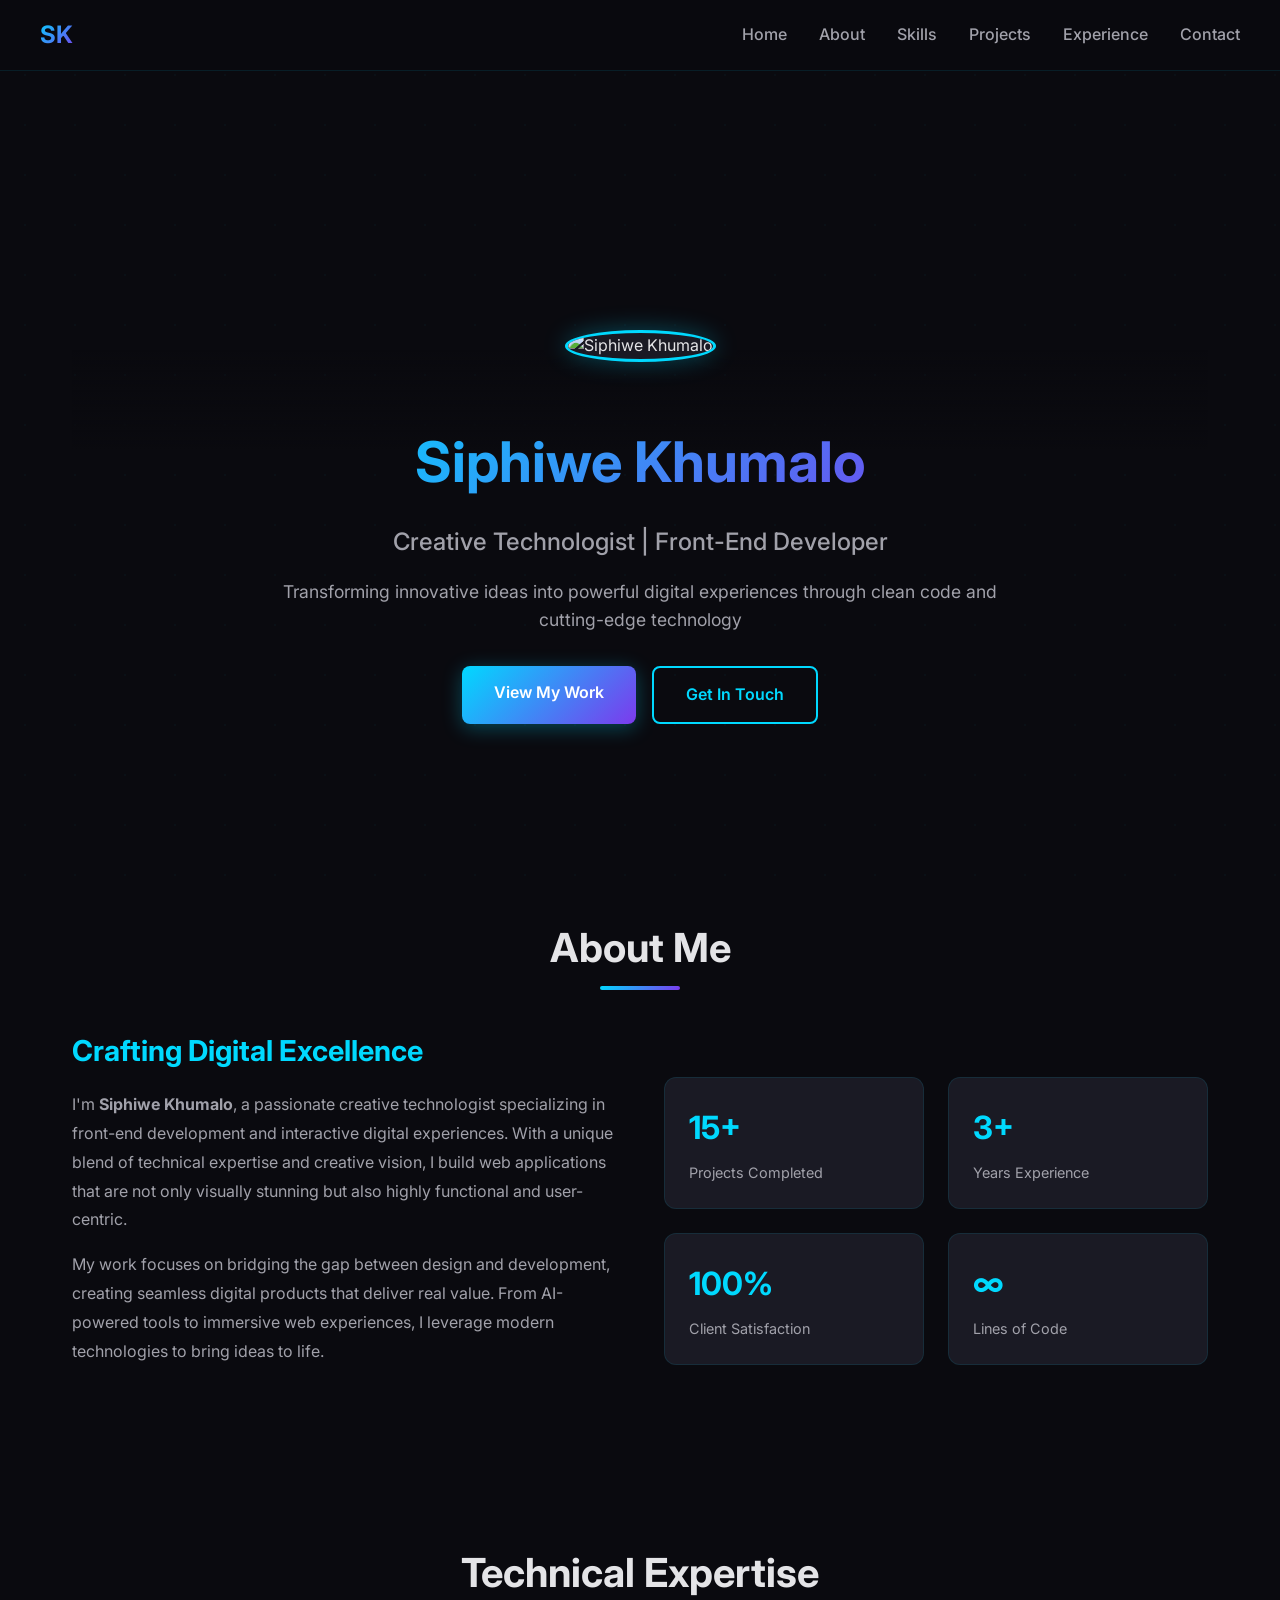
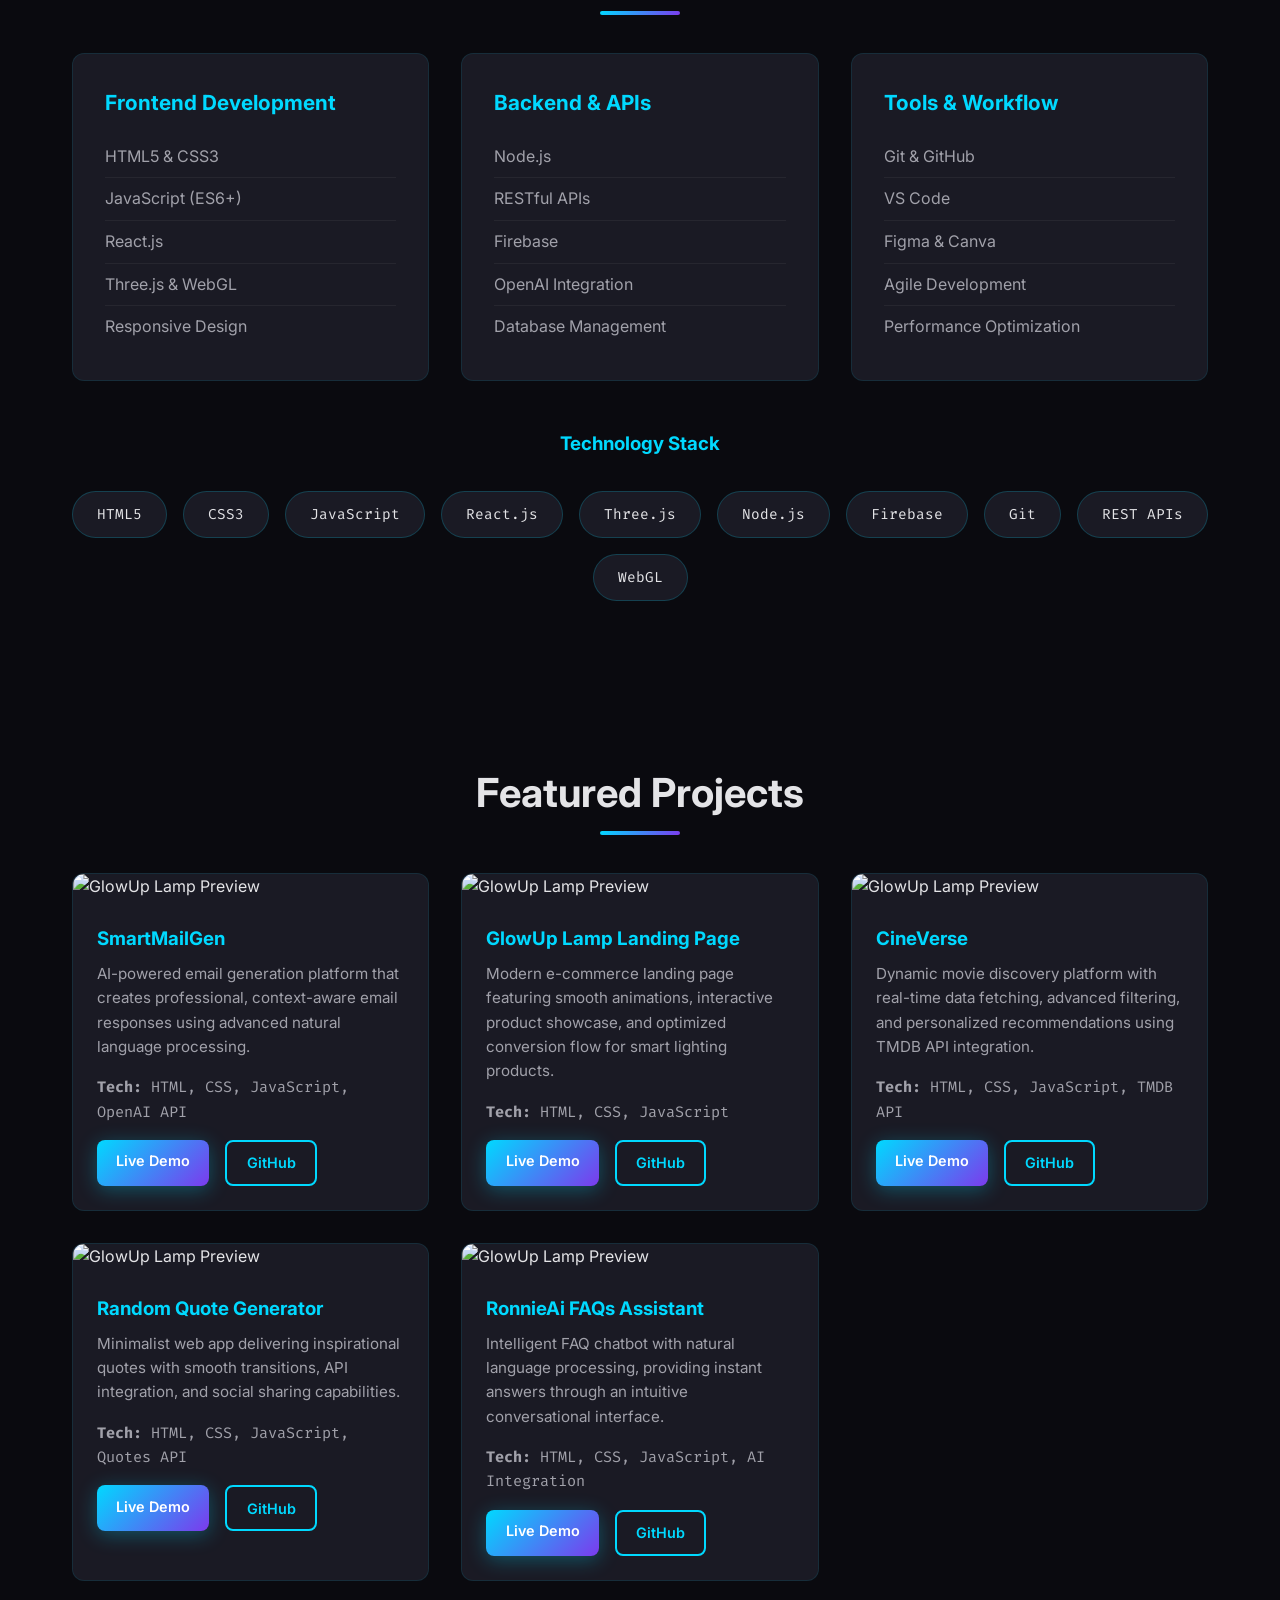
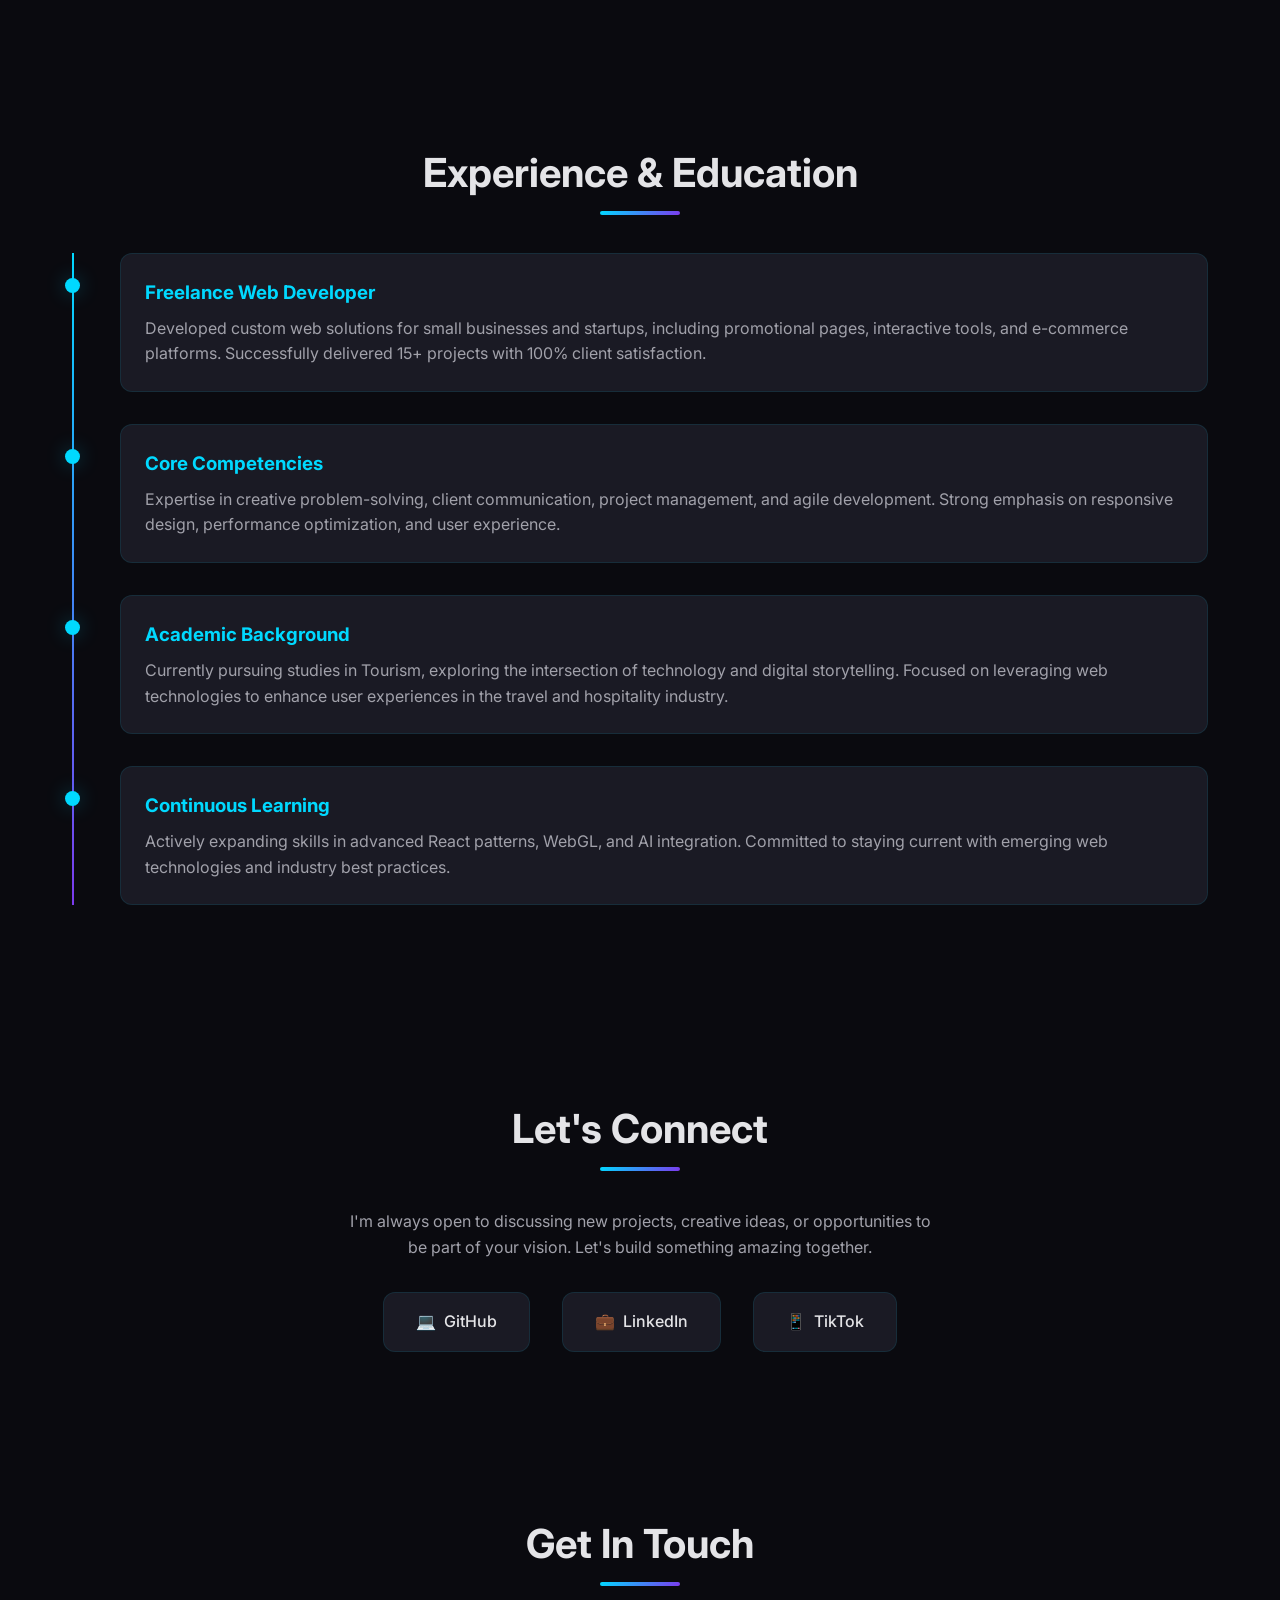
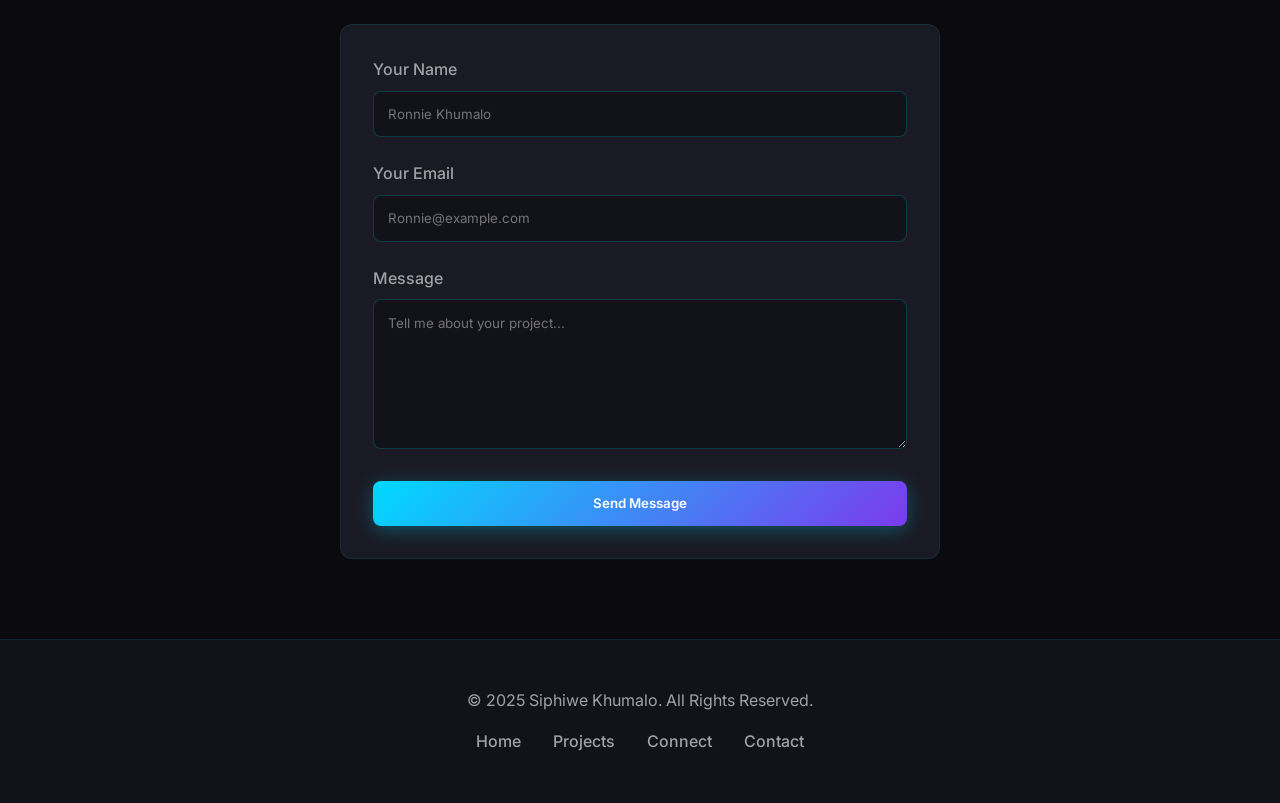
==== index.html @ 6e62359a "Add files via upload" ====
<!DOCTYPE html>
<html lang="en">
<head>
  <meta charset="UTF-8" />
  <meta name="viewport" content="width=device-width, initial-scale=1.0" />
  <title>Siphiwe Khumalo | Creative Technologist</title>
  <style>
    @import url('https://fonts.googleapis.com/css2?family=Inter:wght@300;400;500;600;700&family=Fira+Code:wght@400;500&display=swap');

    :root {
      --primary-bg: #0a0a0f;
      --secondary-bg: #12121a;
      --card-bg: #1a1a24;
      --accent: #00d9ff;
      --accent-glow: rgba(0, 217, 255, 0.3);
      --secondary-accent: #7c3aed;
      --text-primary: #e4e4e7;
      --text-secondary: #a1a1aa;
      --gradient: linear-gradient(135deg, #667eea 0%, #764ba2 100%);
      --tech-gradient: linear-gradient(135deg, #00d9ff 0%, #7c3aed 100%);
    }

    * {
      margin: 0;
      padding: 0;
      box-sizing: border-box;
    }

    body {
      font-family: 'Inter', sans-serif;
      background: var(--primary-bg);
      color: var(--text-primary);
      line-height: 1.6;
      overflow-x: hidden;
    }

    /* Animated Background */
    .bg-animation {
      position: fixed;
      top: 0;
      left: 0;
      width: 100%;
      height: 100%;
      z-index: -1;
      background: var(--primary-bg);
      overflow: hidden;
    }

    .bg-animation::before {
      content: '';
      position: absolute;
      width: 200%;
      height: 200%;
      background: radial-gradient(circle, var(--accent-glow) 1px, transparent 1px);
      background-size: 50px 50px;
      animation: moveGrid 20s linear infinite;
      opacity: 0.1;
    }

    @keyframes moveGrid {
      0% { transform: translate(0, 0); }
      100% { transform: translate(50px, 50px); }
    }

    /* Navigation */
    nav {
      position: fixed;
      top: 0;
      width: 100%;
      background: rgba(10, 10, 15, 0.95);
      backdrop-filter: blur(10px);
      padding: 1rem 2rem;
      z-index: 1000;
      border-bottom: 1px solid rgba(0, 217, 255, 0.1);
    }

    nav .nav-content {
      max-width: 1200px;
      margin: 0 auto;
      display: flex;
      justify-content: space-between;
      align-items: center;
    }

    nav .logo {
      font-size: 1.5rem;
      font-weight: 700;
      background: var(--tech-gradient);
      -webkit-background-clip: text;
      -webkit-text-fill-color: transparent;
      background-clip: text;
    }

    nav ul {
      display: flex;
      list-style: none;
      gap: 2rem;
    }

    nav a {
      color: var(--text-secondary);
      text-decoration: none;
      transition: color 0.3s;
      font-weight: 500;
    }

    nav a:hover {
      color: var(--accent);
    }

    /* Hero Section with Banner */
    .hero-banner {
      width: 100%;
      height: 300px;
      background: url('images/banner.jpg') center/cover no-repeat;
      position: relative;
      overflow: hidden;
    }

    .hero-banner::after {
      content: '';
      position: absolute;
      bottom: 0;
      left: 0;
      right: 0;
      height: 100px;
      background: linear-gradient(to bottom, transparent, var(--primary-bg));
    }

    #hero {
      margin-top: 70px;
      text-align: center;
      position: relative;
    }

    .profile-section {
      margin-top: -120px;
      position: relative;
      z-index: 10;
    }

    .profile-image {
      width: 120px;
      height: 120px;
      border-radius: 50%;
      border: 3px solid var(--accent);
      box-shadow: 0 0 25px var(--accent-glow);
      margin: 0 auto 1.5rem;
      object-fit: cover;
      background: var(--card-bg);
    }

    .hero-content {
      max-width: 800px;
      margin: 0 auto;
      padding: 2rem;
    }

    .hero-content h1 {
      font-size: 3.5rem;
      font-weight: 700;
      margin-bottom: 1rem;
      background: var(--tech-gradient);
      -webkit-background-clip: text;
      -webkit-text-fill-color: transparent;
      background-clip: text;
    }

    .hero-content .subtitle {
      font-size: 1.5rem;
      color: var(--text-secondary);
      margin-bottom: 1rem;
      font-weight: 500;
    }

    .hero-content .tagline {
      font-size: 1.1rem;
      color: var(--text-secondary);
      margin-bottom: 2rem;
    }

    .cta-buttons {
      display: flex;
      gap: 1rem;
      justify-content: center;
      margin-top: 2rem;
    }

    .btn {
      padding: 0.9rem 2rem;
      border: none;
      border-radius: 8px;
      font-weight: 600;
      cursor: pointer;
      transition: all 0.3s;
      text-decoration: none;
      display: inline-block;
      font-family: 'Inter', sans-serif;
    }

    .btn-primary {
      background: var(--tech-gradient);
      color: white;
      box-shadow: 0 4px 20px var(--accent-glow);
    }

    .btn-primary:hover {
      transform: translateY(-2px);
      box-shadow: 0 6px 30px var(--accent-glow);
    }

    .btn-secondary {
      background: transparent;
      color: var(--accent);
      border: 2px solid var(--accent);
    }

    .btn-secondary:hover {
      background: var(--accent);
      color: var(--primary-bg);
    }

    /* Sections */
    section {
      max-width: 1200px;
      margin: 0 auto;
      padding: 5rem 2rem;
    }

    h2 {
      font-size: 2.5rem;
      margin-bottom: 3rem;
      text-align: center;
      position: relative;
    }

    h2::after {
      content: '';
      position: absolute;
      bottom: -10px;
      left: 50%;
      transform: translateX(-50%);
      width: 80px;
      height: 4px;
      background: var(--tech-gradient);
      border-radius: 2px;
    }

    /* About Section */
    .about-grid {
      display: grid;
      grid-template-columns: 1fr 1fr;
      gap: 3rem;
      align-items: center;
    }

    .about-content h3 {
      font-size: 1.8rem;
      margin-bottom: 1rem;
      color: var(--accent);
    }

    .about-content p {
      color: var(--text-secondary);
      margin-bottom: 1rem;
      line-height: 1.8;
    }

    .stats-grid {
      display: grid;
      grid-template-columns: repeat(2, 1fr);
      gap: 1.5rem;
      margin-top: 2rem;
    }

    .stat-card {
      background: var(--card-bg);
      padding: 1.5rem;
      border-radius: 12px;
      border: 1px solid rgba(0, 217, 255, 0.1);
      transition: all 0.3s;
    }

    .stat-card:hover {
      border-color: var(--accent);
      transform: translateY(-5px);
    }

    .stat-card h4 {
      font-size: 2rem;
      color: var(--accent);
      margin-bottom: 0.5rem;
    }

    .stat-card p {
      color: var(--text-secondary);
      font-size: 0.9rem;
    }

    /* Skills Section */
    .skills-container {
      display: grid;
      grid-template-columns: repeat(auto-fit, minmax(250px, 1fr));
      gap: 2rem;
    }

    .skill-card {
      background: var(--card-bg);
      padding: 2rem;
      border-radius: 12px;
      border: 1px solid rgba(0, 217, 255, 0.1);
      transition: all 0.3s;
    }

    .skill-card:hover {
      border-color: var(--accent);
      box-shadow: 0 8px 30px var(--accent-glow);
      transform: translateY(-5px);
    }

    .skill-card h3 {
      color: var(--accent);
      margin-bottom: 1rem;
      font-size: 1.3rem;
    }

    .skill-card ul {
      list-style: none;
    }

    .skill-card li {
      padding: 0.5rem 0;
      color: var(--text-secondary);
      border-bottom: 1px solid rgba(255, 255, 255, 0.05);
    }

    .skill-card li:last-child {
      border-bottom: none;
    }

    .tech-stack {
      margin-top: 3rem;
    }

    .tech-badges {
      display: flex;
      flex-wrap: wrap;
      gap: 1rem;
      justify-content: center;
      margin-top: 2rem;
    }

    .tech-badge {
      background: var(--card-bg);
      padding: 0.7rem 1.5rem;
      border-radius: 25px;
      border: 1px solid rgba(0, 217, 255, 0.2);
      color: var(--text-primary);
      font-family: 'Fira Code', monospace;
      font-size: 0.9rem;
      transition: all 0.3s;
    }

    .tech-badge:hover {
      background: var(--accent);
      color: var(--primary-bg);
      transform: scale(1.05);
    }

    /* Projects Section */
    .projects-grid {
      display: grid;
      grid-template-columns: repeat(auto-fit, minmax(350px, 1fr));
      gap: 2rem;
    }

    .project-card {
      background: var(--card-bg);
      border-radius: 12px;
      overflow: hidden;
      border: 1px solid rgba(0, 217, 255, 0.1);
      transition: all 0.3s;
    }

    .project-card:hover {
      transform: translateY(-10px);
      border-color: var(--accent);
      box-shadow: 0 10px 40px var(--accent-glow);
    }

    .project-image {
      width: 100%;
      height: 200px;
      background: var(--gradient);
      display: flex;
      align-items: center;
      justify-content: center;
      font-size: 3rem;
      position: relative;
      overflow: hidden;
    }

    .project-image::after {
      content: '';
      position: absolute;
      top: 0;
      left: 0;
      right: 0;
      bottom: 0;
      background: linear-gradient(to bottom, transparent, var(--card-bg));
    }

    .project-info {
      padding: 1.5rem;
    }

    .project-info h3 {
      color: var(--accent);
      margin-bottom: 0.5rem;
    }

    .project-info p {
      color: var(--text-secondary);
      margin-bottom: 1rem;
      font-size: 0.95rem;
    }

    .tech-used {
      font-family: 'Fira Code', monospace;
      color: var(--text-secondary);
      font-size: 0.85rem;
      margin-bottom: 1rem;
    }

    .project-links {
      display: flex;
      gap: 1rem;
    }

    .project-links .btn {
      padding: 0.6rem 1.2rem;
      font-size: 0.9rem;
    }

    /* Experience Section */
    .timeline {
      position: relative;
      padding-left: 3rem;
    }

    .timeline::before {
      content: '';
      position: absolute;
      left: 0;
      top: 0;
      bottom: 0;
      width: 2px;
      background: var(--tech-gradient);
    }

    .timeline-item {
      position: relative;
      margin-bottom: 2rem;
      background: var(--card-bg);
      padding: 1.5rem;
      border-radius: 12px;
      border: 1px solid rgba(0, 217, 255, 0.1);
    }

    .timeline-item::before {
      content: '';
      position: absolute;
      left: -3.5rem;
      top: 1.5rem;
      width: 15px;
      height: 15px;
      border-radius: 50%;
      background: var(--accent);
      box-shadow: 0 0 20px var(--accent-glow);
    }

    .timeline-item h3 {
      color: var(--accent);
      margin-bottom: 0.5rem;
    }

    .timeline-item p {
      color: var(--text-secondary);
    }

    /* Connect Section */
    .social-grid {
      display: flex;
      justify-content: center;
      gap: 2rem;
      margin-top: 2rem;
    }

    .social-link {
      display: flex;
      align-items: center;
      gap: 0.5rem;
      padding: 1rem 2rem;
      background: var(--card-bg);
      border: 1px solid rgba(0, 217, 255, 0.1);
      border-radius: 12px;
      color: var(--text-primary);
      text-decoration: none;
      transition: all 0.3s;
      font-weight: 500;
    }

    .social-link:hover {
      border-color: var(--accent);
      background: var(--accent);
      color: var(--primary-bg);
      transform: translateY(-5px);
    }

    /* Contact Section */
    .contact-container {
      max-width: 600px;
      margin: 0 auto;
    }

    .contact-form {
      background: var(--card-bg);
      padding: 2rem;
      border-radius: 12px;
      border: 1px solid rgba(0, 217, 255, 0.1);
    }

    .form-group {
      margin-bottom: 1.5rem;
    }

    .form-group label {
      display: block;
      margin-bottom: 0.5rem;
      color: var(--text-secondary);
      font-weight: 500;
    }

    .form-group input,
    .form-group textarea {
      width: 100%;
      padding: 0.9rem;
      background: var(--secondary-bg);
      border: 1px solid rgba(0, 217, 255, 0.2);
      border-radius: 8px;
      color: var(--text-primary);
      font-family: 'Inter', sans-serif;
      transition: all 0.3s;
    }

    .form-group input:focus,
    .form-group textarea:focus {
      outline: none;
      border-color: var(--accent);
      box-shadow: 0 0 20px var(--accent-glow);
    }

    .form-group textarea {
      min-height: 150px;
      resize: vertical;
    }

    /* Footer */
    footer {
      background: var(--secondary-bg);
      padding: 3rem 2rem;
      text-align: center;
      border-top: 1px solid rgba(0, 217, 255, 0.1);
    }

    footer p {
      color: var(--text-secondary);
      margin-bottom: 1rem;
    }

    footer nav {
      position: static;
      background: transparent;
      backdrop-filter: none;
      padding: 0;
      border: none;
    }

    footer nav ul {
      justify-content: center;
    }

    /* Responsive */
    @media (max-width: 768px) {
      nav ul {
        display: none;
      }

      .hero-content h1 {
        font-size: 2.5rem;
      }

      .about-grid {
        grid-template-columns: 1fr;
      }

      .stats-grid {
        grid-template-columns: 1fr;
      }

      .projects-grid {
        grid-template-columns: 1fr;
      }

      .social-grid {
        flex-direction: column;
      }

      .cta-buttons {
        flex-direction: column;
      }
    }
  </style>
</head>
<body>
  <div class="bg-animation"></div>

  <nav>
    <div class="nav-content">
      <div class="logo">SK</div>
      <ul>
        <li><a href="#hero">Home</a></li>
        <li><a href="#about">About</a></li>
        <li><a href="#skills">Skills</a></li>
        <li><a href="#projects">Projects</a></li>
        <li><a href="#experience">Experience</a></li>
        <li><a href="#contact">Contact</a></li>
      </ul>
    </div>
  </nav>

  <section id="hero">
    <div class="hero-banner"></div>
    <div class="profile-section">
      <img src="images/image.png" alt="Siphiwe Khumalo" class="profile-image" />
      <div class="hero-content">
        <h1>Siphiwe Khumalo</h1>
        <p class="subtitle">Creative Technologist | Front-End Developer</p>
        <p class="tagline">Transforming innovative ideas into powerful digital experiences through clean code and cutting-edge technology</p>
        <div class="cta-buttons">
          <a href="#projects" class="btn btn-primary">View My Work</a>
          <a href="#contact" class="btn btn-secondary">Get In Touch</a>
        </div>
      </div>
    </div>
  </section>

  <section id="about">
    <h2>About Me</h2>
    <div class="about-grid">
      <div class="about-content">
        <h3>Crafting Digital Excellence</h3>
        <p>I'm <strong>Siphiwe Khumalo</strong>, a passionate creative technologist specializing in front-end development and interactive digital experiences. With a unique blend of technical expertise and creative vision, I build web applications that are not only visually stunning but also highly functional and user-centric.</p>
        <p>My work focuses on bridging the gap between design and development, creating seamless digital products that deliver real value. From AI-powered tools to immersive web experiences, I leverage modern technologies to bring ideas to life.</p>
        
      </div>
      <div class="stats-grid">
        <div class="stat-card">
          <h4>15+</h4>
          <p>Projects Completed</p>
        </div>
        <div class="stat-card">
          <h4>3+</h4>
          <p>Years Experience</p>
        </div>
        <div class="stat-card">
          <h4>100%</h4>
          <p>Client Satisfaction</p>
        </div>
        <div class="stat-card">
          <h4>∞</h4>
          <p>Lines of Code</p>
        </div>
      </div>
    </div>
  </section>

  <section id="skills">
    <h2>Technical Expertise</h2>
    <div class="skills-container">
      <div class="skill-card">
        <h3>Frontend Development</h3>
        <ul>
          <li>HTML5 & CSS3</li>
          <li>JavaScript (ES6+)</li>
          <li>React.js</li>
          <li>Three.js & WebGL</li>
          <li>Responsive Design</li>
        </ul>
      </div>
      <div class="skill-card">
        <h3>Backend & APIs</h3>
        <ul>
          <li>Node.js</li>
          <li>RESTful APIs</li>
          <li>Firebase</li>
          <li>OpenAI Integration</li>
          <li>Database Management</li>
        </ul>
      </div>
      <div class="skill-card">
        <h3>Tools & Workflow</h3>
        <ul>
          <li>Git & GitHub</li>
          <li>VS Code</li>
          <li>Figma & Canva</li>
          <li>Agile Development</li>
          <li>Performance Optimization</li>
        </ul>
      </div>
    </div>

    <div class="tech-stack">
      <h3 style="text-align: center; color: var(--accent);">Technology Stack</h3>
      <div class="tech-badges">
        <span class="tech-badge">HTML5</span>
        <span class="tech-badge">CSS3</span>
        <span class="tech-badge">JavaScript</span>
        <span class="tech-badge">React.js</span>
        <span class="tech-badge">Three.js</span>
        <span class="tech-badge">Node.js</span>
        <span class="tech-badge">Firebase</span>
        <span class="tech-badge">Git</span>
        <span class="tech-badge">REST APIs</span>
        <span class="tech-badge">WebGL</span>
      </div>
    </div>
  </section>

  <section id="projects">
    <h2>Featured Projects</h2>
    <div class="projects-grid">
      <div class="project-card">
        <img src="images/smart.jpg" alt="GlowUp Lamp Preview" style="width: 100%; height: 200px; object-fit: cover;" />
        <div class="project-info">
          <h3>SmartMailGen</h3>
          <p>AI-powered email generation platform that creates professional, context-aware email responses using advanced natural language processing.</p>
          <p class="tech-used"><strong>Tech:</strong> HTML, CSS, JavaScript, OpenAI API</p>
          <div class="project-links">
            <a href="https://siphiwe-khumalo.github.io/Smart-Email-Generator/" class="btn btn-primary">Live Demo</a>
            <a href="https://github.com/Siphiwe-Khumalo/Smart-Email-Generator" class="btn btn-secondary">GitHub</a>
          </div>
        </div>
      </div>

      <div class="project-card">
        <img src="images/glowup.jpg" alt="GlowUp Lamp Preview" style="width: 100%; height: 200px; object-fit: cover;" />
        <div class="project-info">
          <h3>GlowUp Lamp Landing Page</h3>
          <p>Modern e-commerce landing page featuring smooth animations, interactive product showcase, and optimized conversion flow for smart lighting products.</p>
          <p class="tech-used"><strong>Tech:</strong> HTML, CSS, JavaScript</p>
          <div class="project-links">
            <a href="https://siphiwe-khumalo.github.io/Glowup-Product-Landing-Page-/" class="btn btn-primary">Live Demo</a>
            <a href="https://github.com/Siphiwe-Khumalo/Glowup-Product-Landing-Page-" class="btn btn-secondary">GitHub</a>
          </div>
        </div>
      </div>

      <div class="project-card">
       <img src="images/verse.jpg" alt="GlowUp Lamp Preview" style="width: 100%; height: 200px; object-fit: cover;" />
        <div class="project-info">
          <h3>CineVerse</h3>
          <p>Dynamic movie discovery platform with real-time data fetching, advanced filtering, and personalized recommendations using TMDB API integration.</p>
          <p class="tech-used"><strong>Tech:</strong> HTML, CSS, JavaScript, TMDB API</p>
          <div class="project-links">
            <a href="https://siphiwe-khumalo.github.io/CineVerse.html/" class="btn btn-primary">Live Demo</a>
            <a href="https://github.com/Siphiwe-Khumalo/CineVerse.html" class="btn btn-secondary">GitHub</a>
          </div>
        </div>
      </div>

      <div class="project-card">
        <img src="images/qoute.jpg" alt="GlowUp Lamp Preview" style="width: 100%; height: 200px; object-fit: cover;" />
        <div class="project-info">
          <h3>Random Quote Generator</h3>
          <p>Minimalist web app delivering inspirational quotes with smooth transitions, API integration, and social sharing capabilities.</p>
          <p class="tech-used"><strong>Tech:</strong> HTML, CSS, JavaScript, Quotes API</p>
          <div class="project-links">
            <a href="https://siphiwe-khumalo.github.io/Random-Quote-Generator-/" class="btn btn-primary">Live Demo</a>
            <a href="https://github.com/Siphiwe-Khumalo/Random-Quote-Generator-" class="btn btn-secondary">GitHub</a>
          </div>
        </div>
      </div>

      <div class="project-card">
       <img src="images/ronnie.jpg" alt="GlowUp Lamp Preview" style="width: 100%; height: 200px; object-fit: cover;" />
        <div class="project-info">
          <h3>RonnieAi FAQs Assistant</h3>
          <p>Intelligent FAQ chatbot with natural language processing, providing instant answers through an intuitive conversational interface.</p>
          <p class="tech-used"><strong>Tech:</strong> HTML, CSS, JavaScript, AI Integration</p>
          <div class="project-links">
            <a href="https://siphiwe-khumalo.github.io/not-so-Smart-Ai-FAQs-Assistant/" class="btn btn-primary">Live Demo</a>
            <a href="https://github.com/Siphiwe-Khumalo/not-so-Smart-Ai-FAQs-Assistant" class="btn btn-secondary">GitHub</a>
          </div>
        </div>
      </div>
    </div>
  </section>

  <section id="experience">
    <h2>Experience & Education</h2>
    <div class="timeline">
      <div class="timeline-item">
        <h3>Freelance Web Developer</h3>
        <p>Developed custom web solutions for small businesses and startups, including promotional pages, interactive tools, and e-commerce platforms. Successfully delivered 15+ projects with 100% client satisfaction.</p>
      </div>
      <div class="timeline-item">
        <h3>Core Competencies</h3>
        <p>Expertise in creative problem-solving, client communication, project management, and agile development. Strong emphasis on responsive design, performance optimization, and user experience.</p>
      </div>
      <div class="timeline-item">
        <h3>Academic Background</h3>
        <p>Currently pursuing studies in Tourism, exploring the intersection of technology and digital storytelling. Focused on leveraging web technologies to enhance user experiences in the travel and hospitality industry.</p>
      </div>
      <div class="timeline-item">
        <h3>Continuous Learning</h3>
        <p>Actively expanding skills in advanced React patterns, WebGL, and AI integration. Committed to staying current with emerging web technologies and industry best practices.</p>
      </div>
    </div>
  </section>

  <section id="connect">
    <h2>Let's Connect</h2>
    <p style="text-align:center; color: var(--text-secondary); max-width: 600px; margin: 0 auto 2rem;">I'm always open to discussing new projects, creative ideas, or opportunities to be part of your vision. Let's build something amazing together.</p>
    <div class="social-grid">
      <a href="https://github.com/Siphiwe-Khumalo" class="social-link" target="_blank">
        <span>💻</span> GitHub
      </a>
      <a href="https://www.linkedin.com/in/siphiwe-khumalo-97a0aa306/" class="social-link" target="_blank">
        <span>💼</span> LinkedIn
      </a>
      <a href="https://vm.tiktok.com/ZSHcW9qoNontj-JoXkq/" class="social-link" target="_blank">
        <span>📱</span> TikTok
      </a>
    </div>
  </section>

  <section id="contact">
    <h2>Get In Touch</h2>
    <div class="contact-container">
      <form class="contact-form">
        <div class="form-group">
          <label>Your Name</label>
          <input type="text" placeholder="Ronnie Khumalo" required />
        </div>
        <div class="form-group">
          <label>Your Email</label>
          <input type="email" placeholder="Ronnie@example.com" required />
        </div>
        <div class="form-group">
          <label>Message</label>
          <textarea placeholder="Tell me about your project..." required></textarea>
        </div>
        <button type="submit" class="btn btn-primary" style="width: 100%;">Send Message</button>
      </form>
    </div>
  </section>

  <footer>
    <p>&copy; 2025 Siphiwe Khumalo. All Rights Reserved.</p>
    <nav>
      <ul>
        <li><a href="#hero">Home</a></li>
        <li><a href="#projects">Projects</a></li>
        <li><a href="#connect">Connect</a></li>
        <li><a href="#contact">Contact</a></li>
      </ul>
    </nav>
  </footer>

  <script>
    document.querySelectorAll('a[href^="#"]').forEach(anchor => {
      anchor.addEventListener('click', function(e) {
        e.preventDefault();
        const target = document.querySelector(this.getAttribute('href'));
        if (target) {
          target.scrollIntoView({ behavior: 'smooth', block: 'start' });
        }
      });
    });

    document.querySelector('.contact-form').addEventListener('submit', function(e) {
      e.preventDefault();
      alert('Message sent! (This is a demo - connect your actual form handler)');
    });
  </script>
</body>
</html>
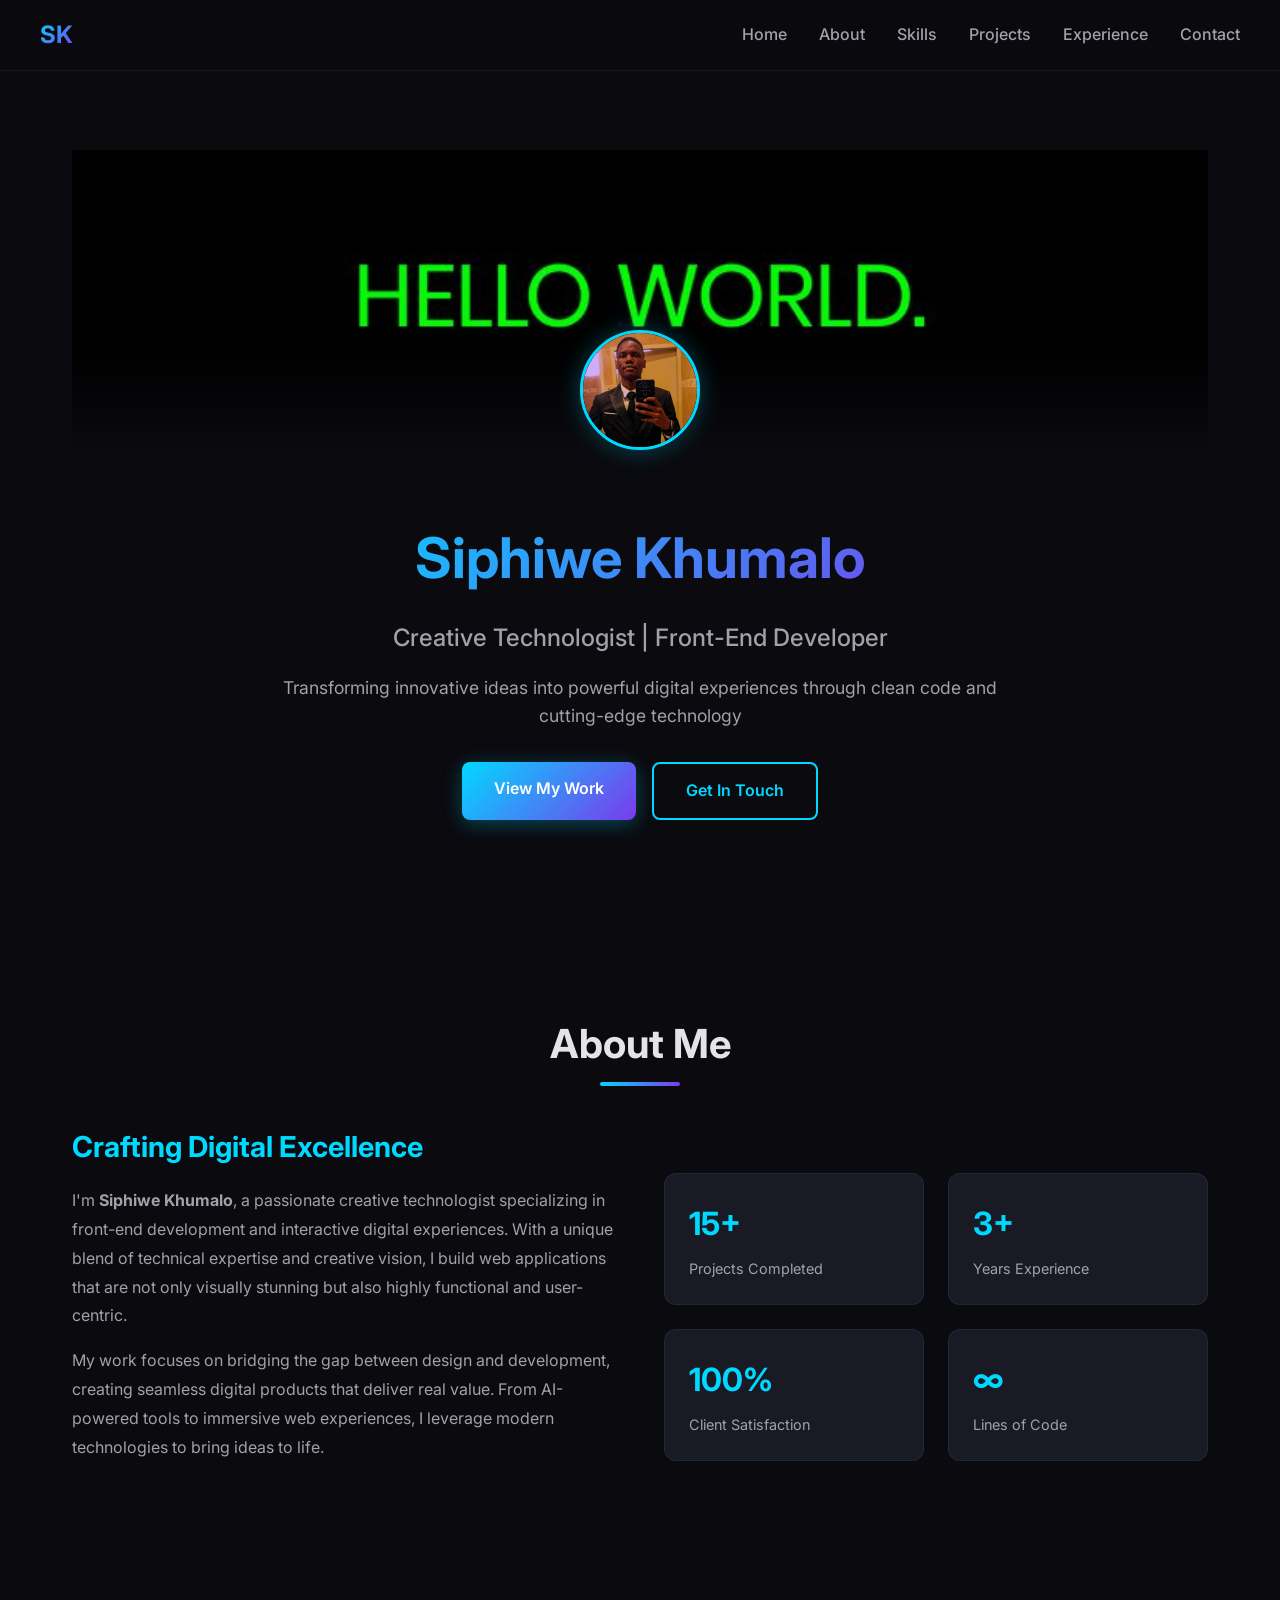
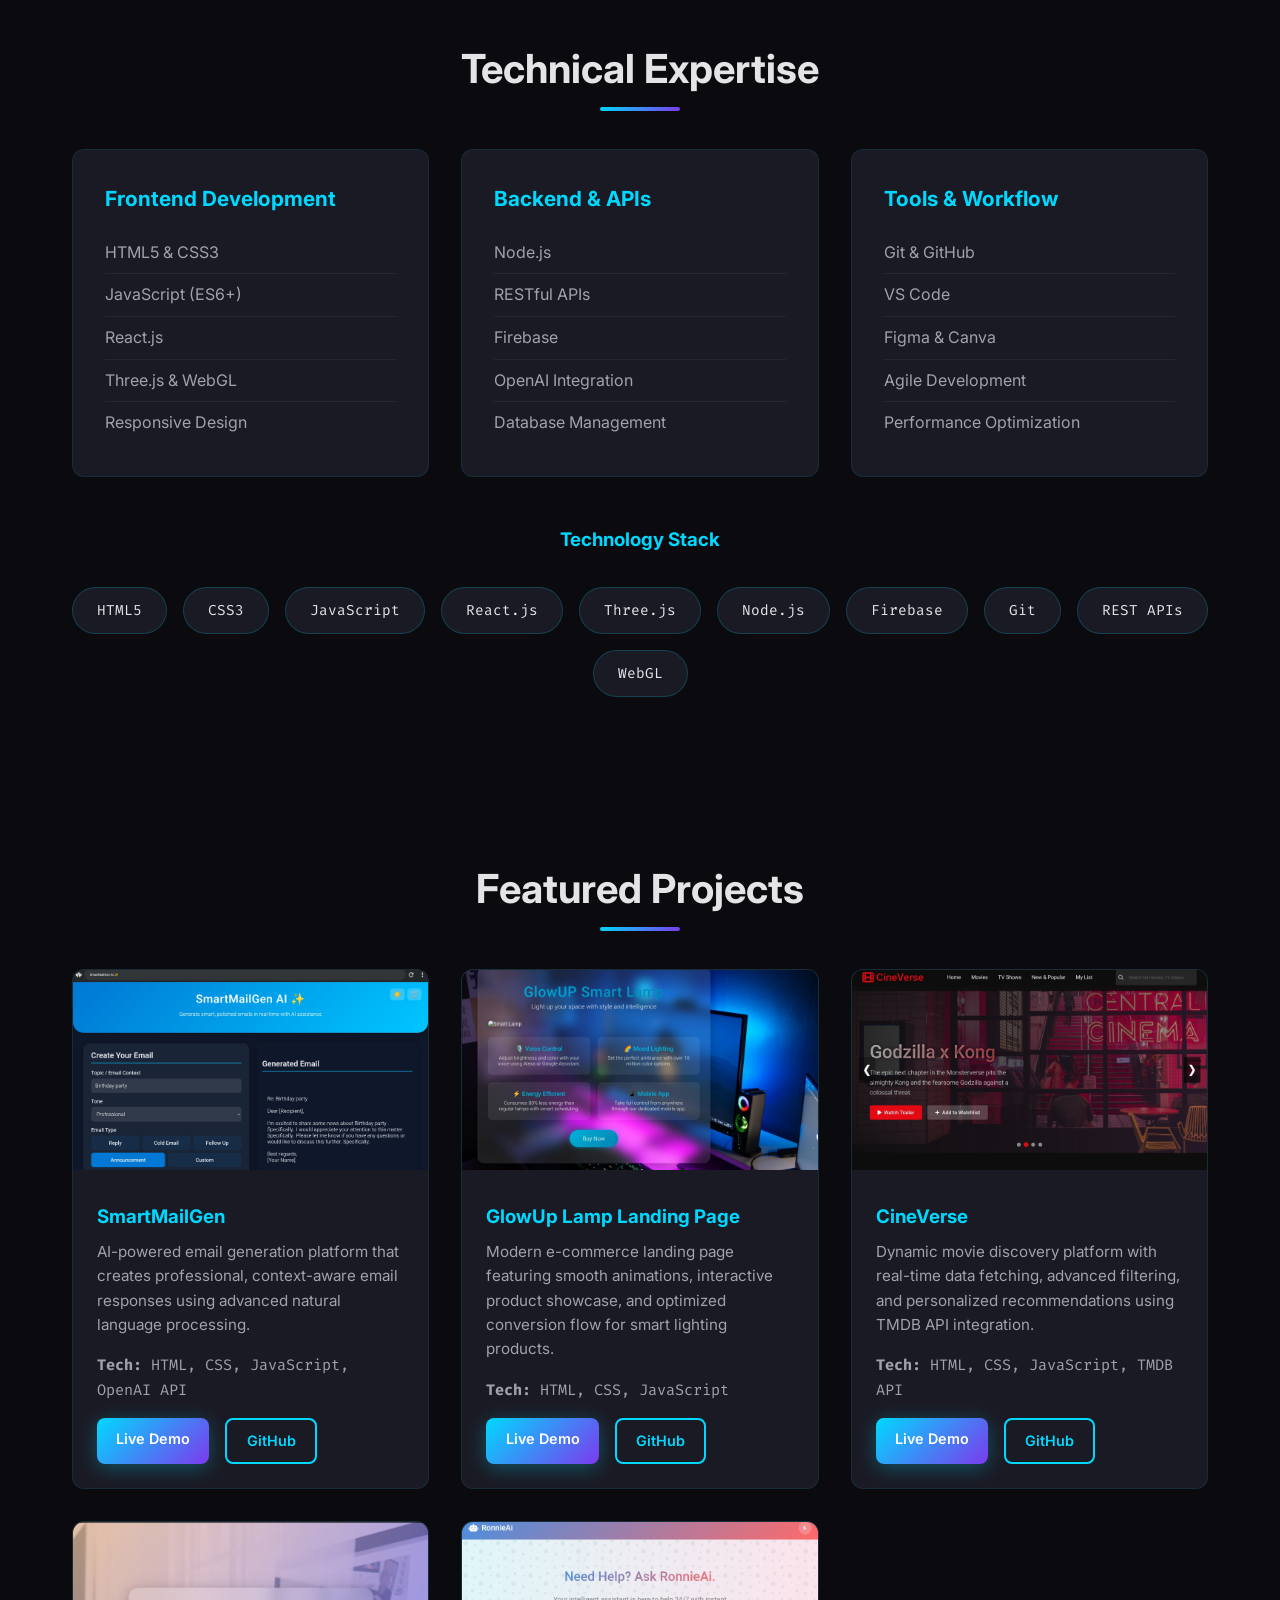
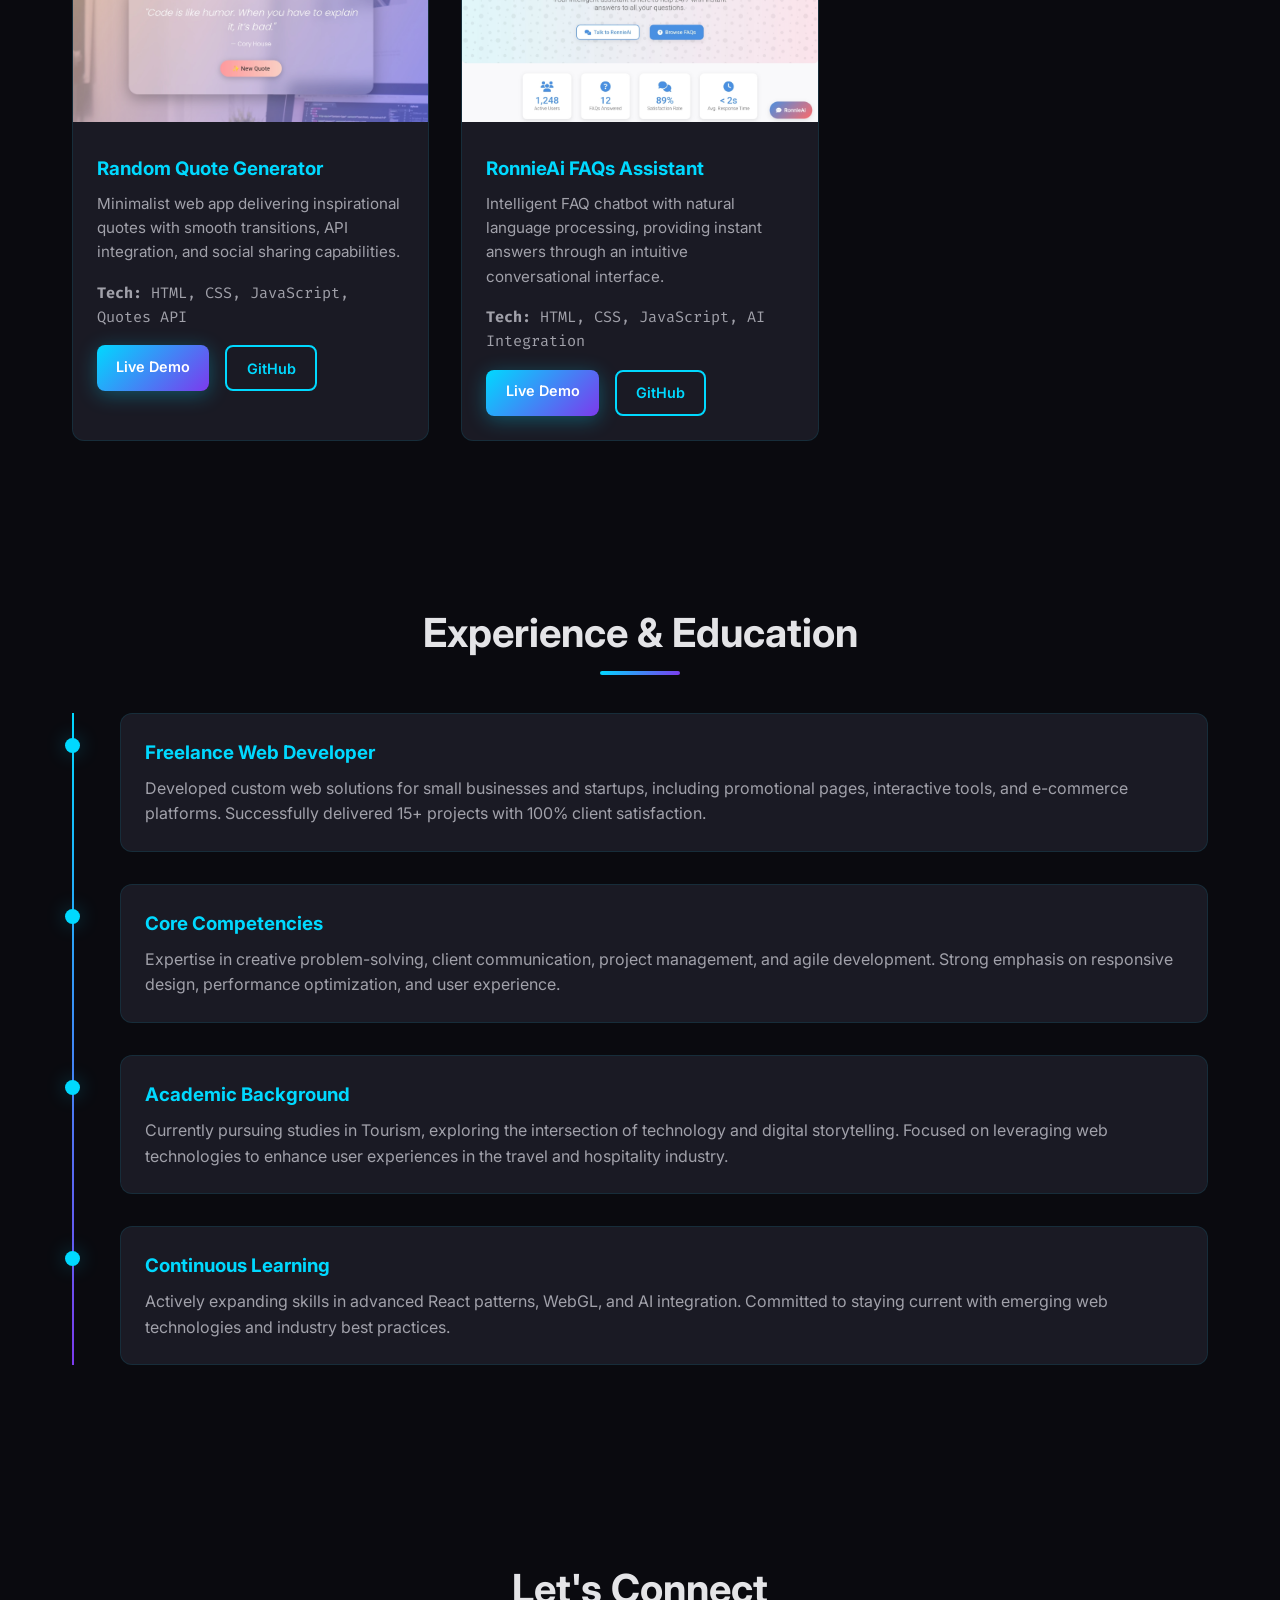
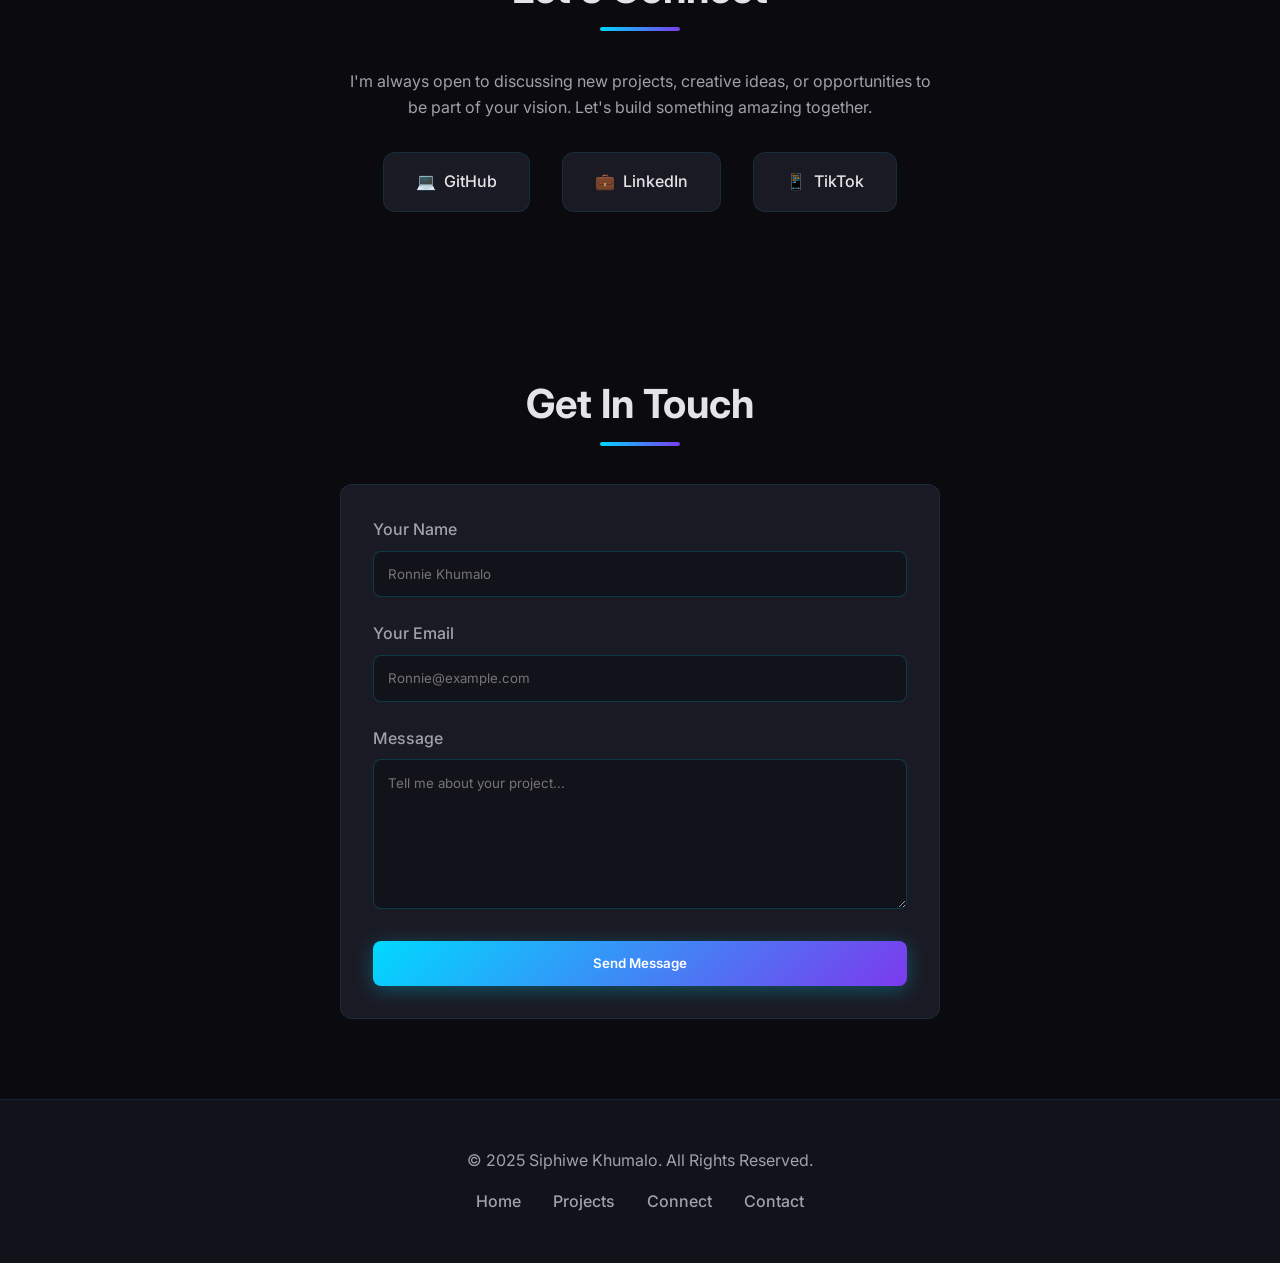
==== commit b425850b: "Add files via upload" ====
--- a/index.html
+++ b/index.html
@@ -112,7 +112,7 @@
     .hero-banner {
       width: 100%;
       height: 300px;
-      background: url('images/banner.jpg') center/cover no-repeat;
+      background: url('banner.jpg') center/cover no-repeat;
       position: relative;
       overflow: hidden;
     }
@@ -642,7 +642,7 @@
   <section id="hero">
     <div class="hero-banner"></div>
     <div class="profile-section">
-      <img src="images/image.png" alt="Siphiwe Khumalo" class="profile-image" />
+      <img src="image.png" alt="Siphiwe Khumalo" class="profile-image" />
       <div class="hero-content">
         <h1>Siphiwe Khumalo</h1>
         <p class="subtitle">Creative Technologist | Front-End Developer</p>
@@ -741,7 +741,7 @@
     <h2>Featured Projects</h2>
     <div class="projects-grid">
       <div class="project-card">
-        <img src="images/smart.jpg" alt="GlowUp Lamp Preview" style="width: 100%; height: 200px; object-fit: cover;" />
+        <img src="smart.jpg" alt="GlowUp Lamp Preview" style="width: 100%; height: 200px; object-fit: cover;" />
         <div class="project-info">
           <h3>SmartMailGen</h3>
           <p>AI-powered email generation platform that creates professional, context-aware email responses using advanced natural language processing.</p>
@@ -754,7 +754,7 @@
       </div>
 
       <div class="project-card">
-        <img src="images/glowup.jpg" alt="GlowUp Lamp Preview" style="width: 100%; height: 200px; object-fit: cover;" />
+        <img src="glowup.jpg" alt="GlowUp Lamp Preview" style="width: 100%; height: 200px; object-fit: cover;" />
         <div class="project-info">
           <h3>GlowUp Lamp Landing Page</h3>
           <p>Modern e-commerce landing page featuring smooth animations, interactive product showcase, and optimized conversion flow for smart lighting products.</p>
@@ -767,7 +767,7 @@
       </div>
 
       <div class="project-card">
-       <img src="images/verse.jpg" alt="GlowUp Lamp Preview" style="width: 100%; height: 200px; object-fit: cover;" />
+       <img src="verse.jpg" alt="GlowUp Lamp Preview" style="width: 100%; height: 200px; object-fit: cover;" />
         <div class="project-info">
           <h3>CineVerse</h3>
           <p>Dynamic movie discovery platform with real-time data fetching, advanced filtering, and personalized recommendations using TMDB API integration.</p>
@@ -780,7 +780,7 @@
       </div>
 
       <div class="project-card">
-        <img src="images/qoute.jpg" alt="GlowUp Lamp Preview" style="width: 100%; height: 200px; object-fit: cover;" />
+        <img src="qoute.jpg" alt="GlowUp Lamp Preview" style="width: 100%; height: 200px; object-fit: cover;" />
         <div class="project-info">
           <h3>Random Quote Generator</h3>
           <p>Minimalist web app delivering inspirational quotes with smooth transitions, API integration, and social sharing capabilities.</p>
@@ -793,7 +793,7 @@
       </div>
 
       <div class="project-card">
-       <img src="images/ronnie.jpg" alt="GlowUp Lamp Preview" style="width: 100%; height: 200px; object-fit: cover;" />
+       <img src="ronnie.jpg" alt="GlowUp Lamp Preview" style="width: 100%; height: 200px; object-fit: cover;" />
         <div class="project-info">
           <h3>RonnieAi FAQs Assistant</h3>
           <p>Intelligent FAQ chatbot with natural language processing, providing instant answers through an intuitive conversational interface.</p>
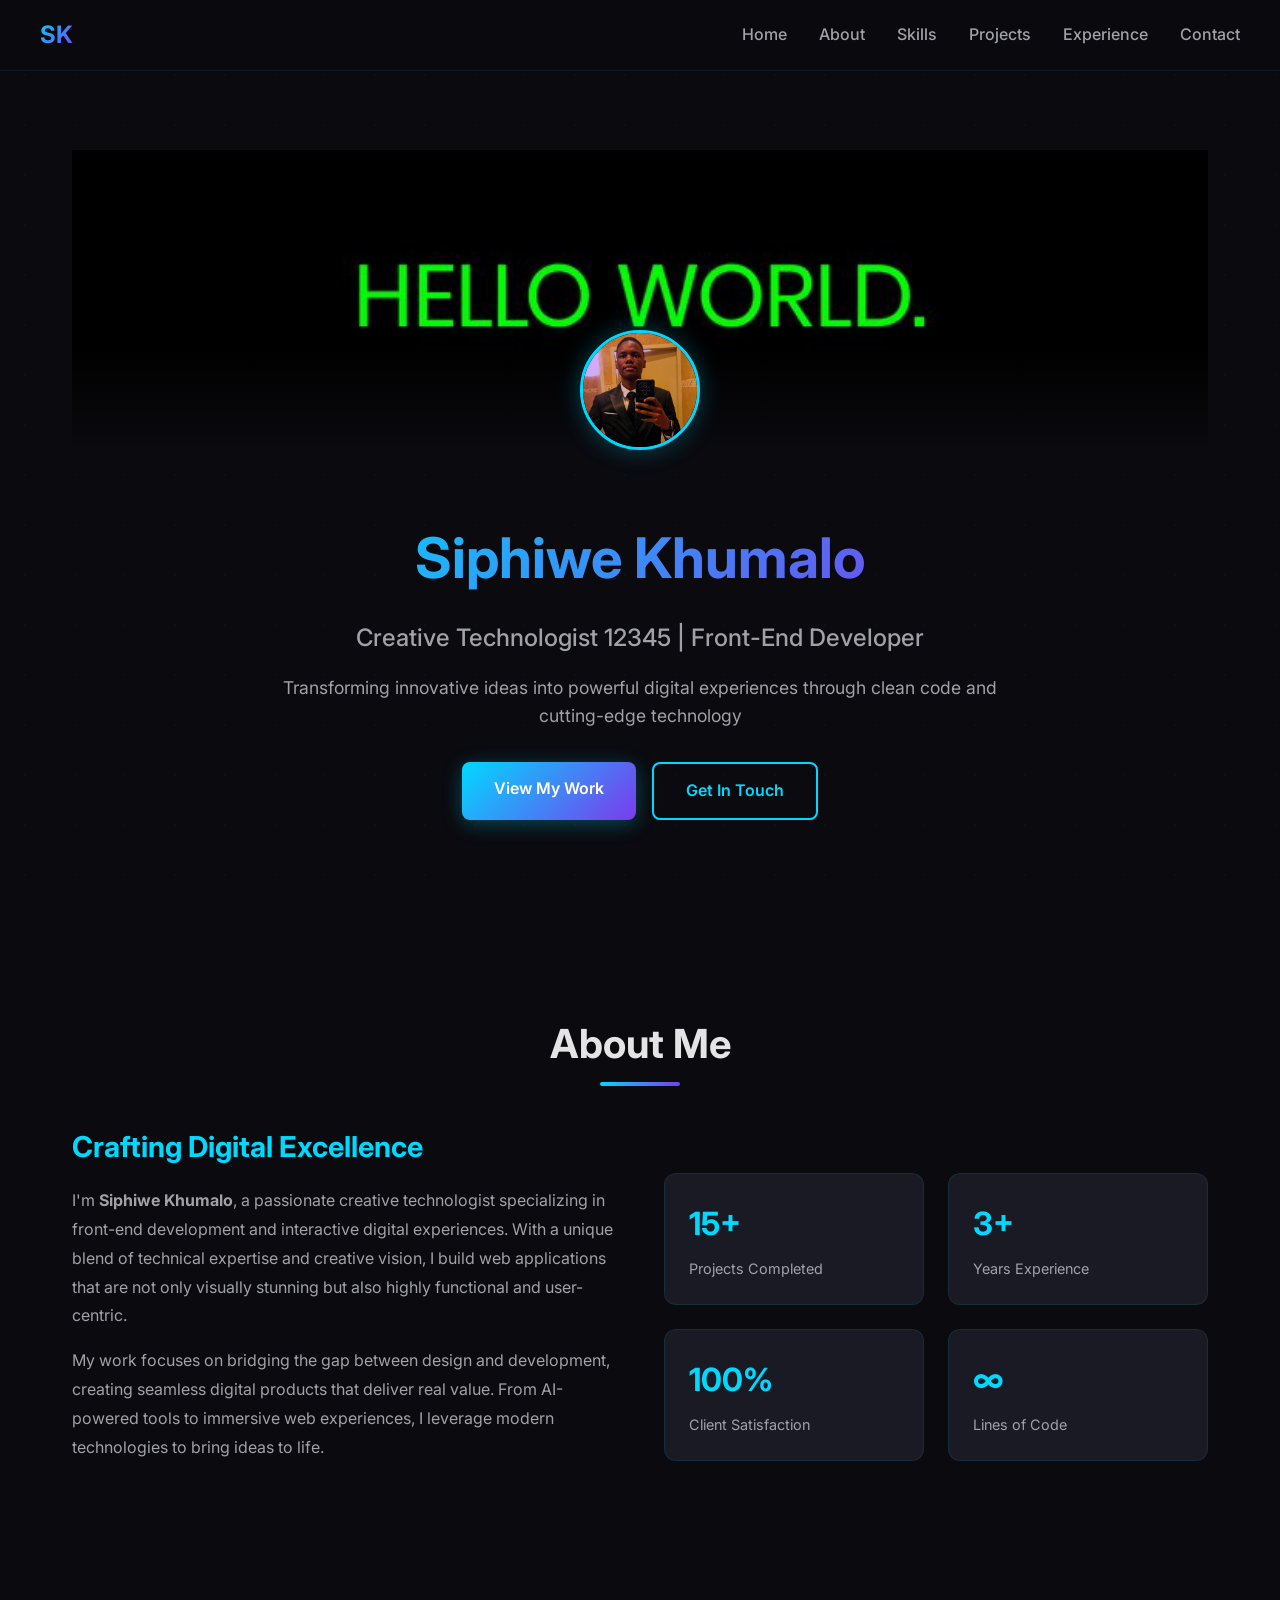
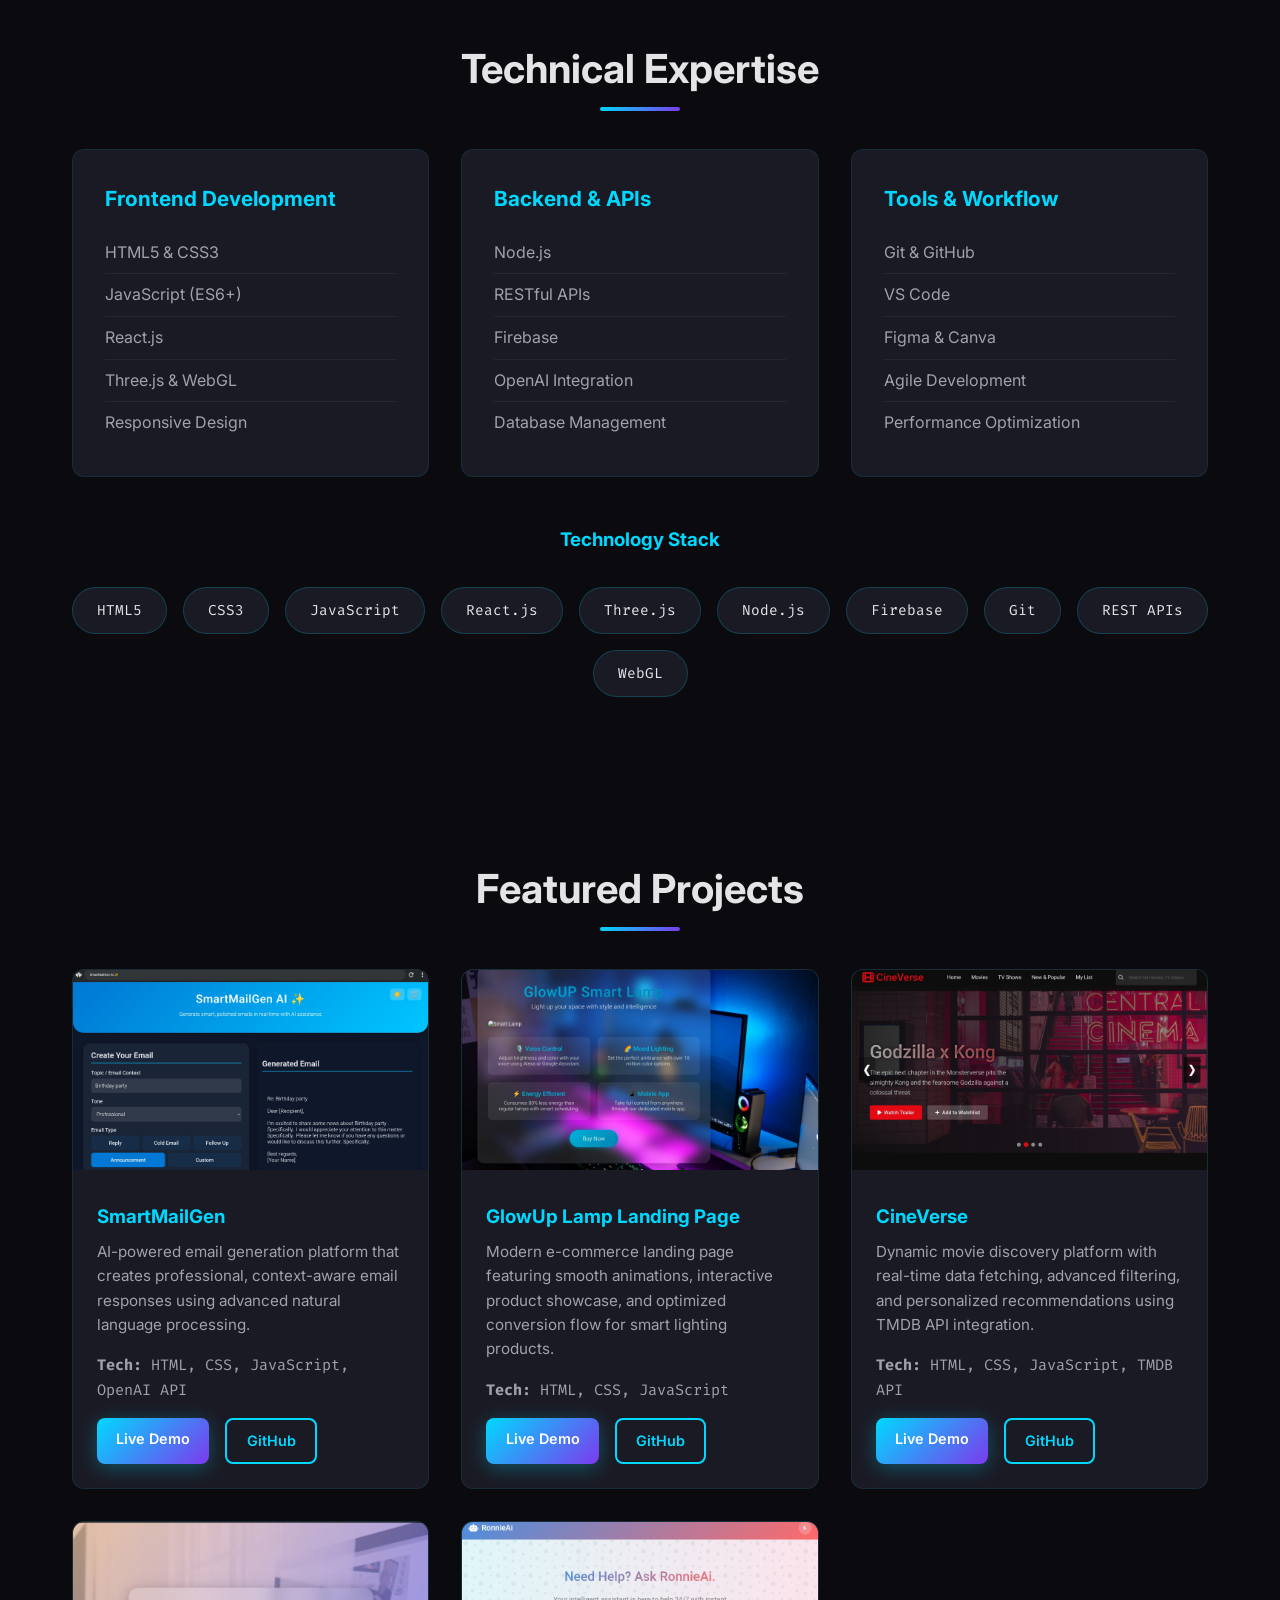
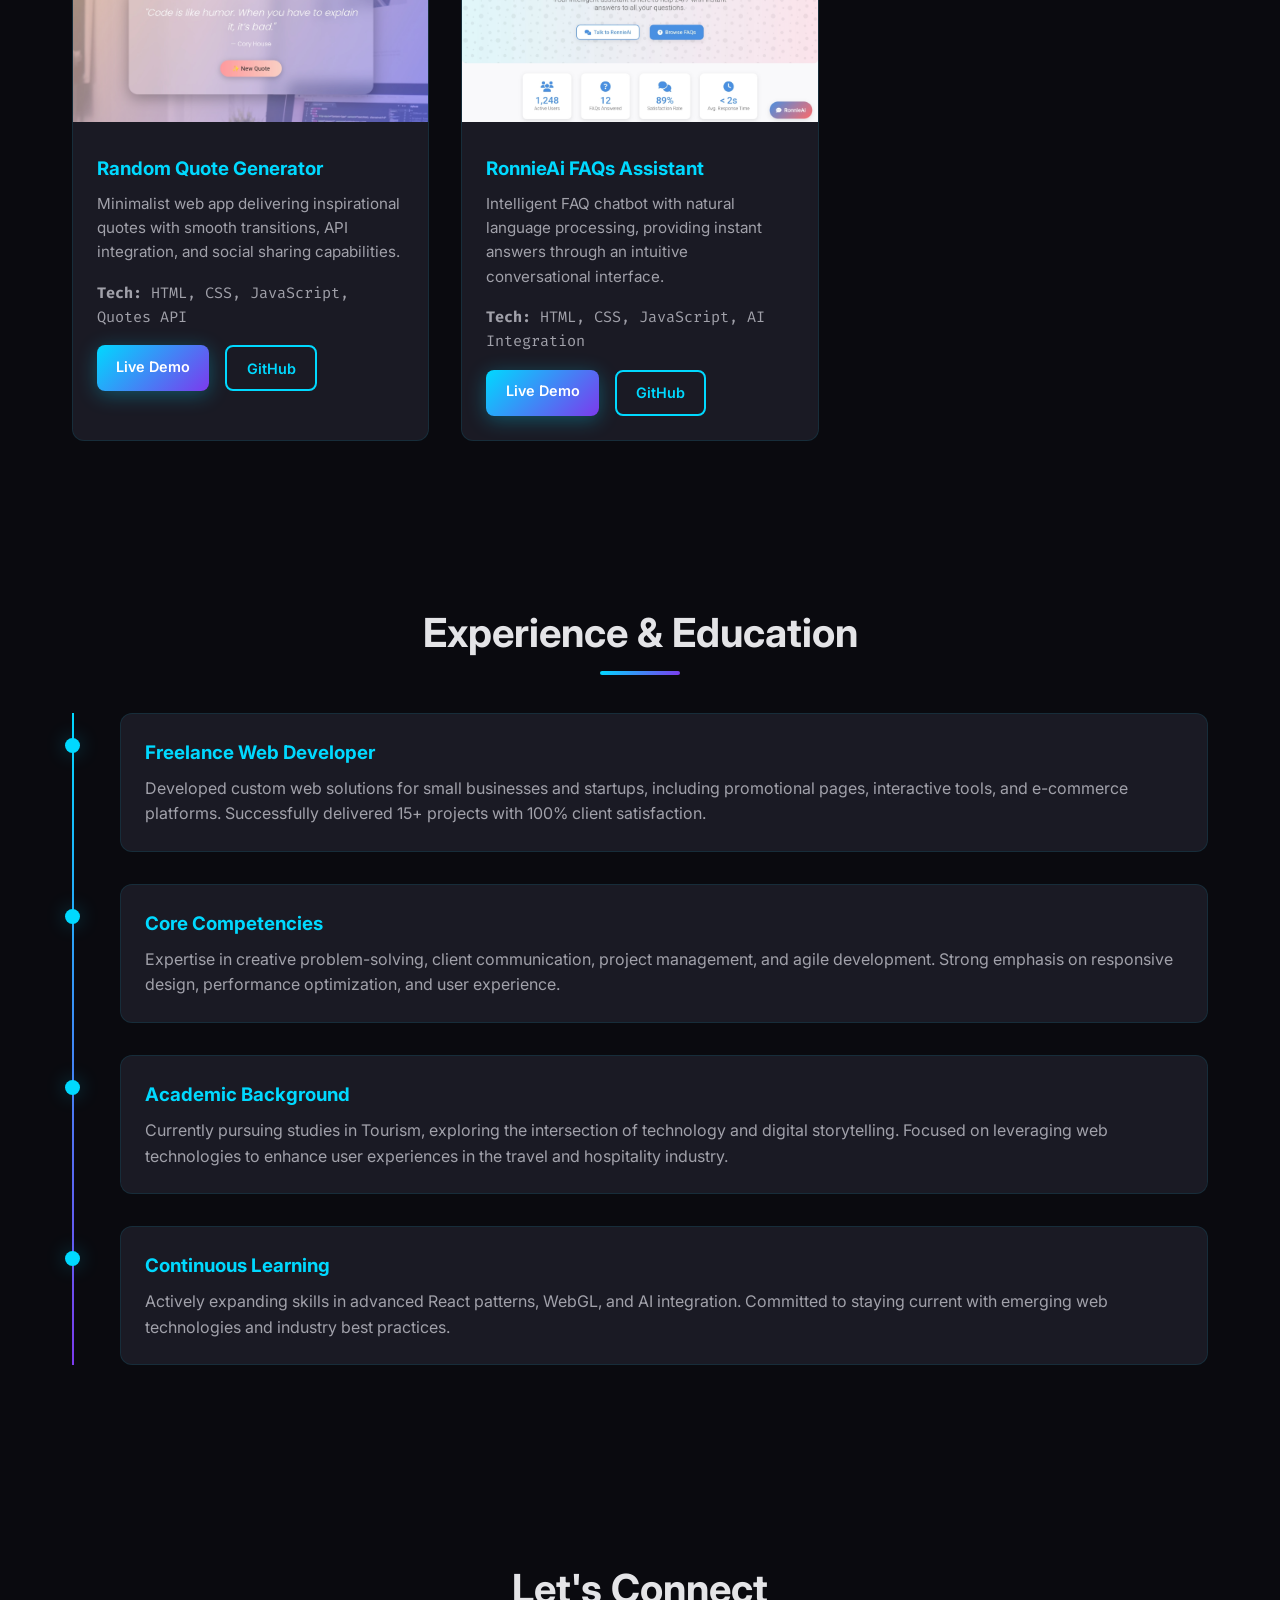
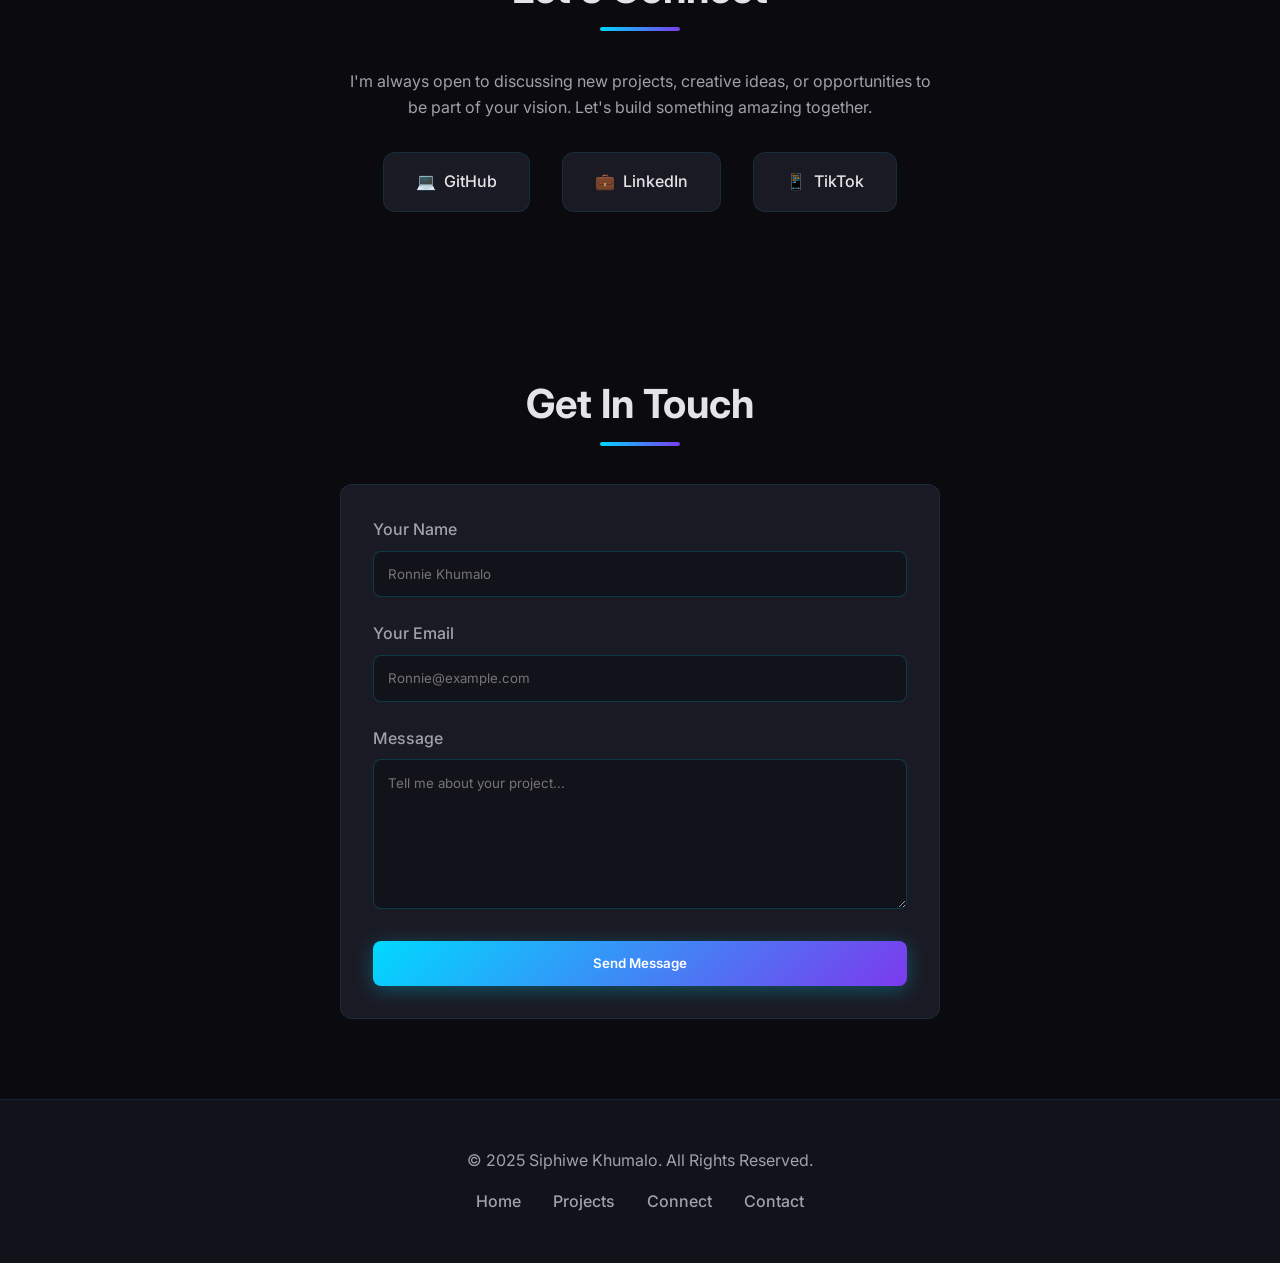
==== commit 2fa53640: "Revise title and subtitle in index.html Updated the title and subtitle in the HTML file." ====
--- a/index.html
+++ b/index.html
@@ -645,7 +645,7 @@
       <img src="image.png" alt="Siphiwe Khumalo" class="profile-image" />
       <div class="hero-content">
         <h1>Siphiwe Khumalo</h1>
-        <p class="subtitle">Creative Technologist | Front-End Developer</p>
+        <p class="subtitle">Creative Technologist 12345 | Front-End Developer</p>
         <p class="tagline">Transforming innovative ideas into powerful digital experiences through clean code and cutting-edge technology</p>
         <div class="cta-buttons">
           <a href="#projects" class="btn btn-primary">View My Work</a>
@@ -895,4 +895,4 @@
     });
   </script>
 </body>
-</html>+</html>
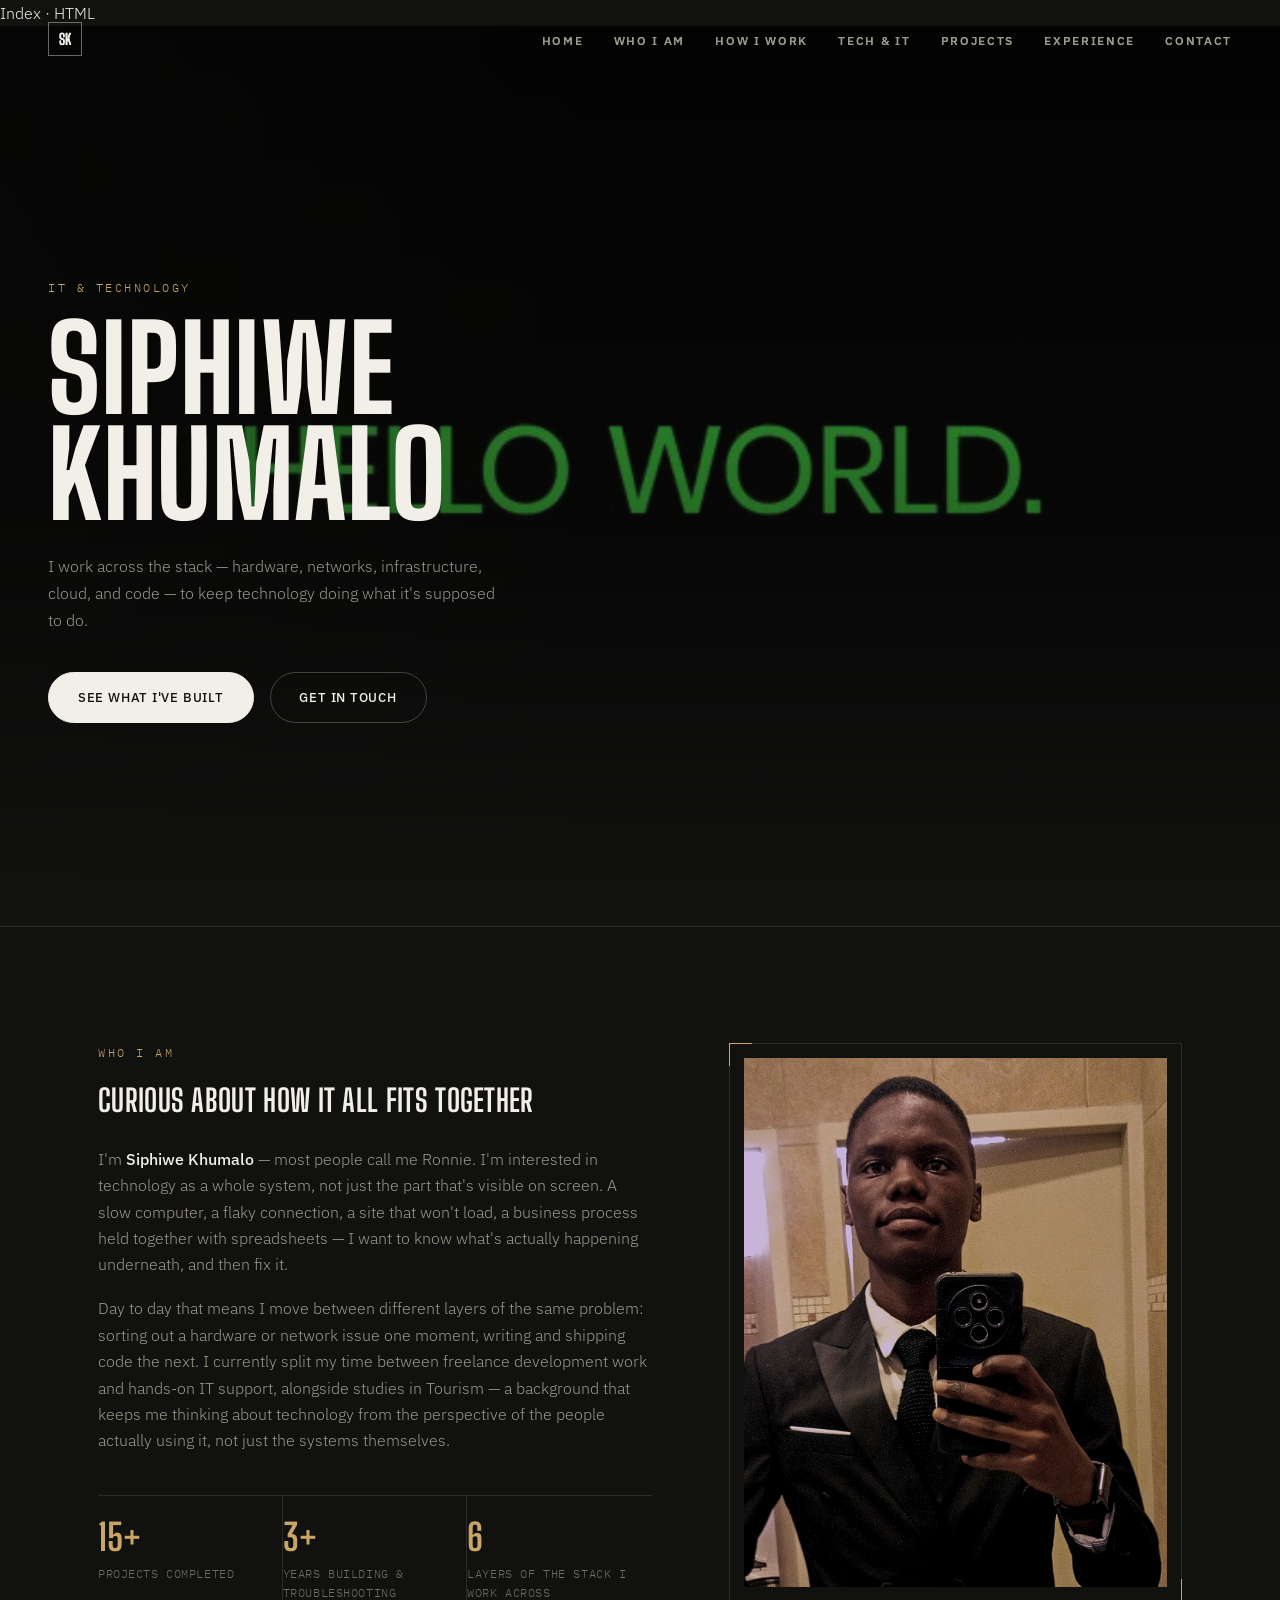
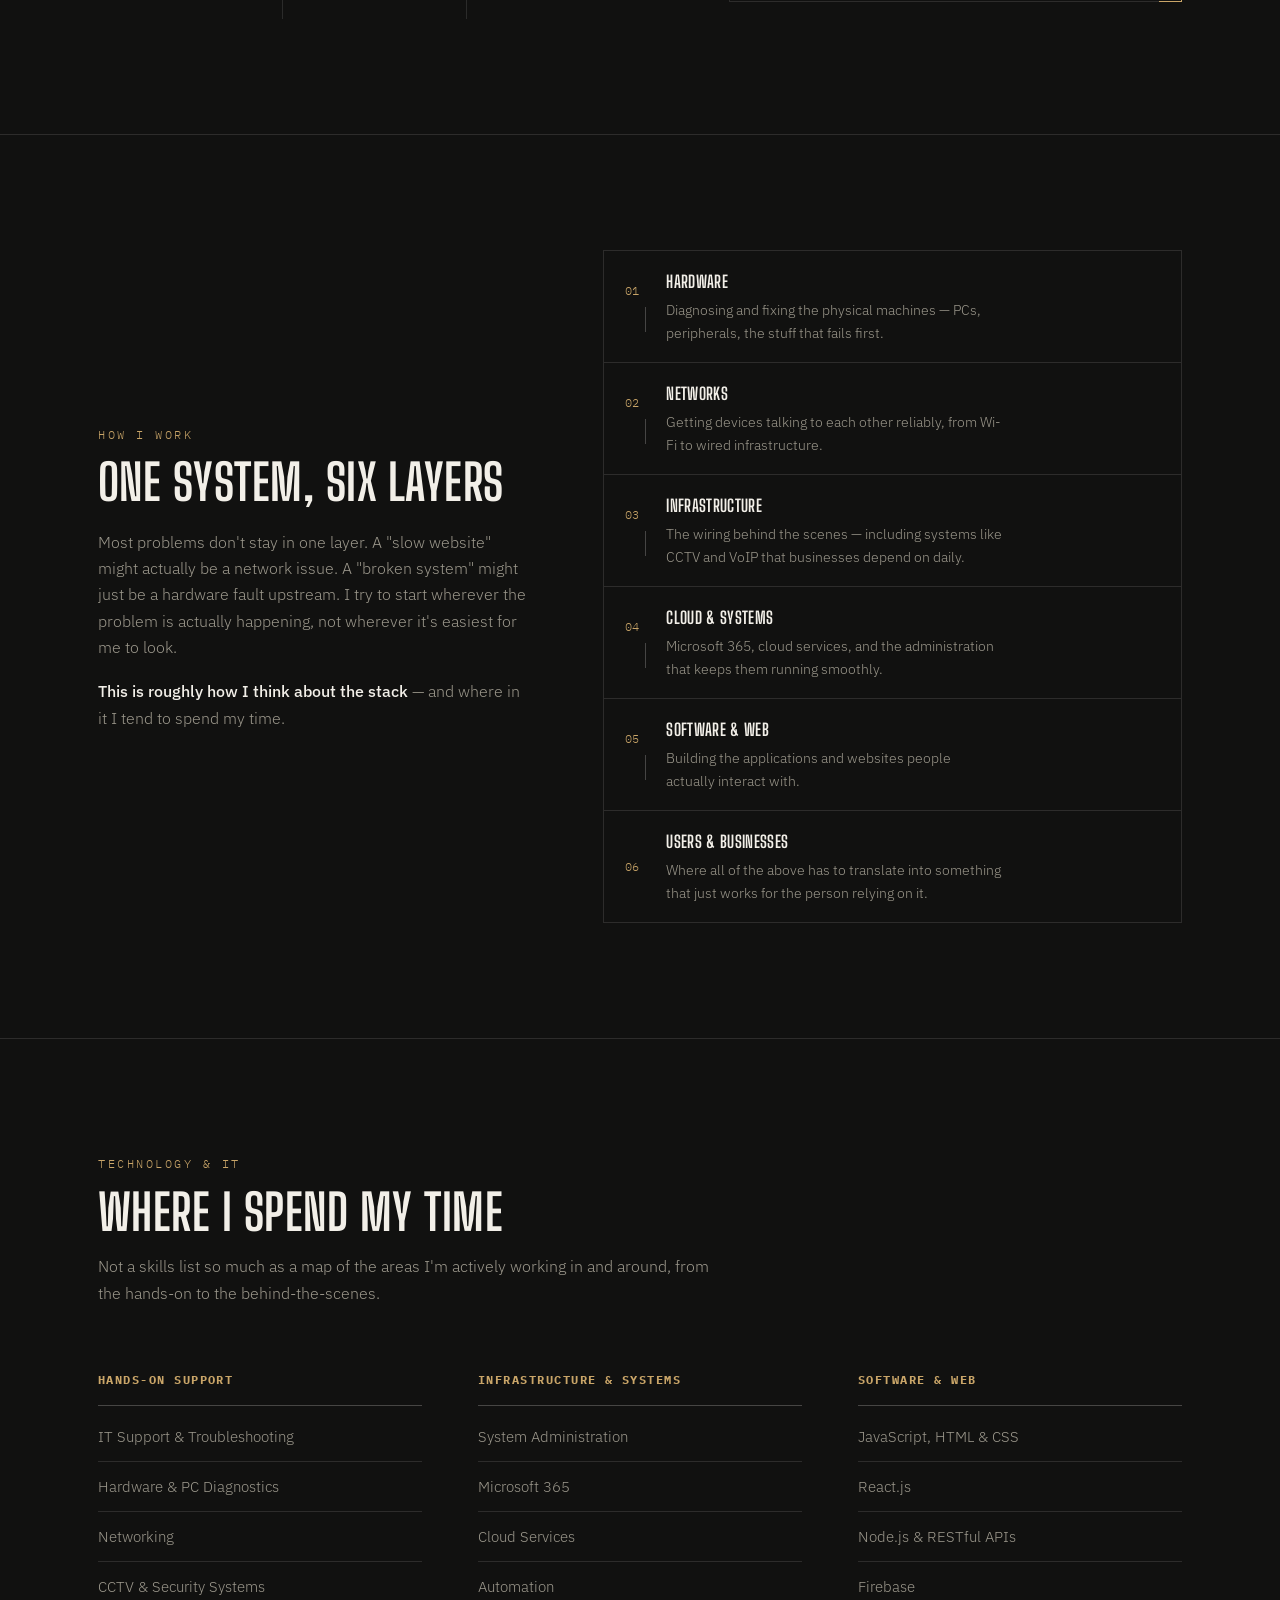
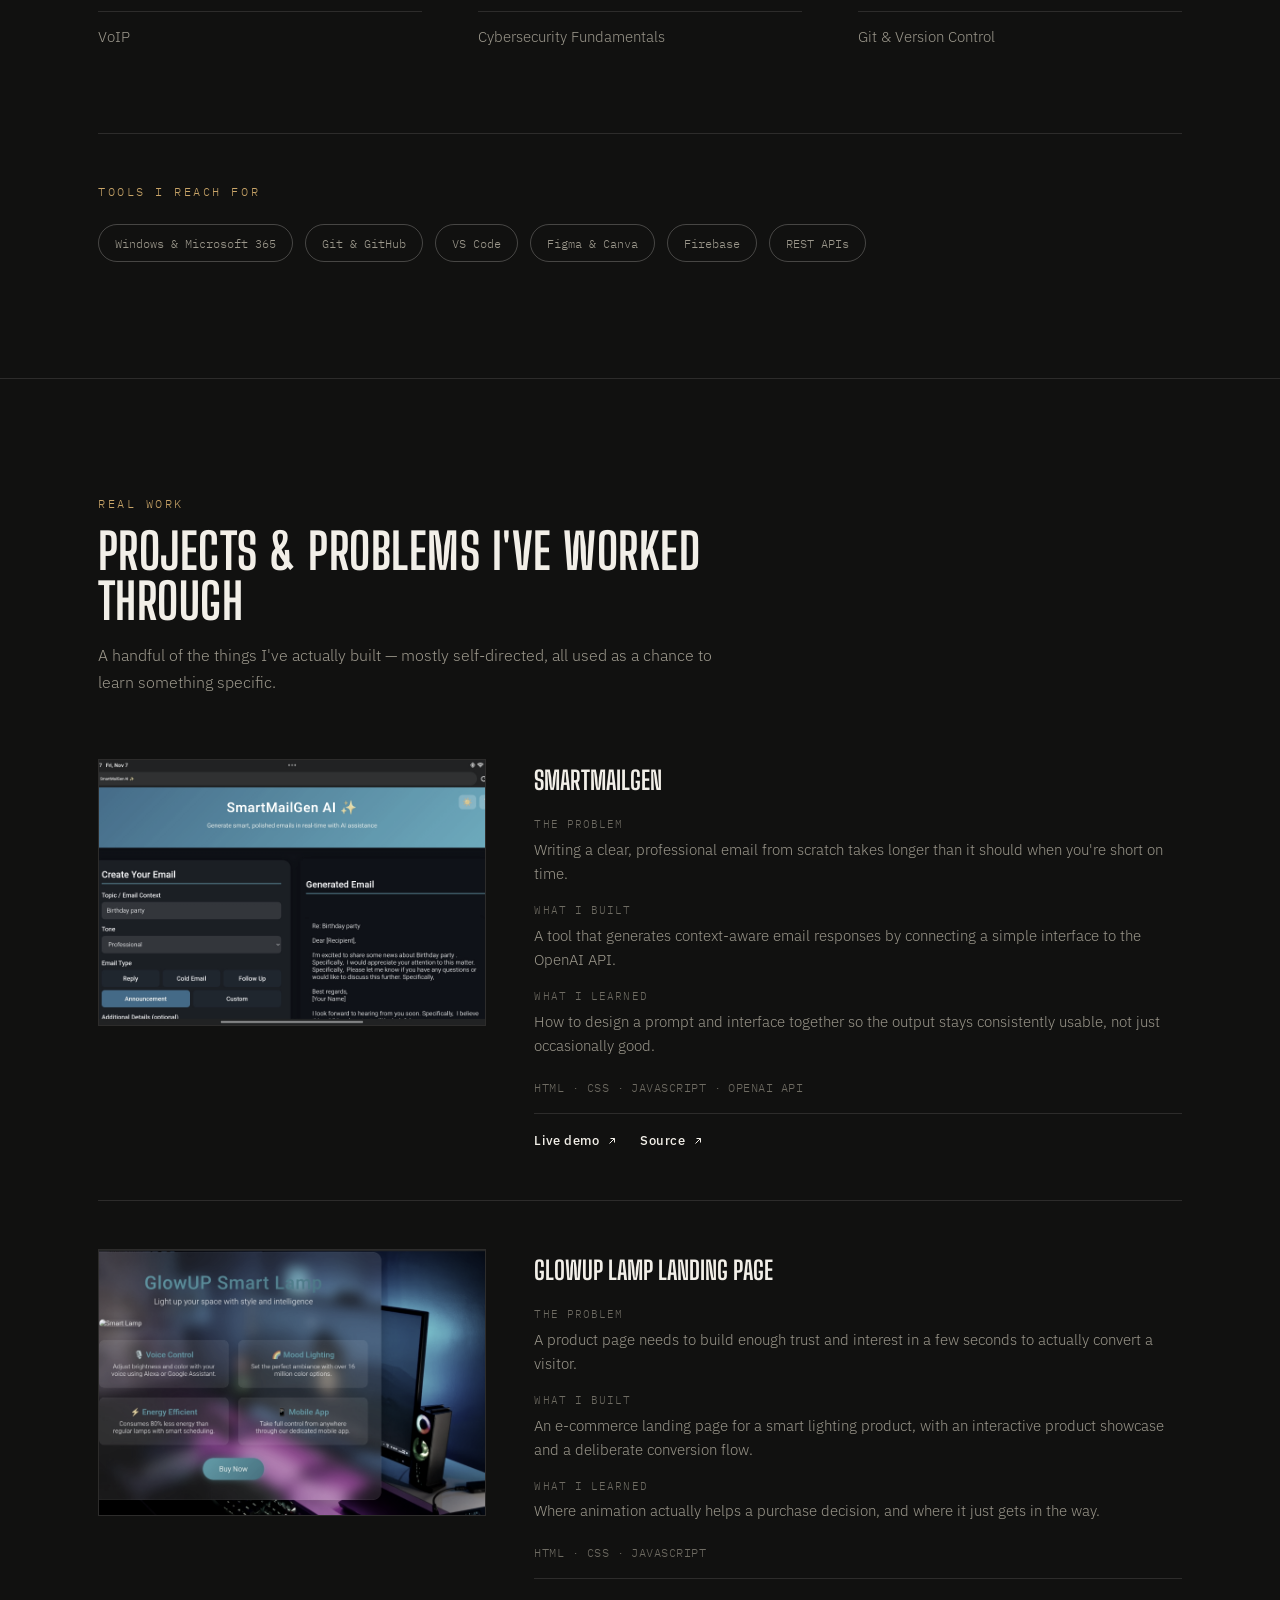
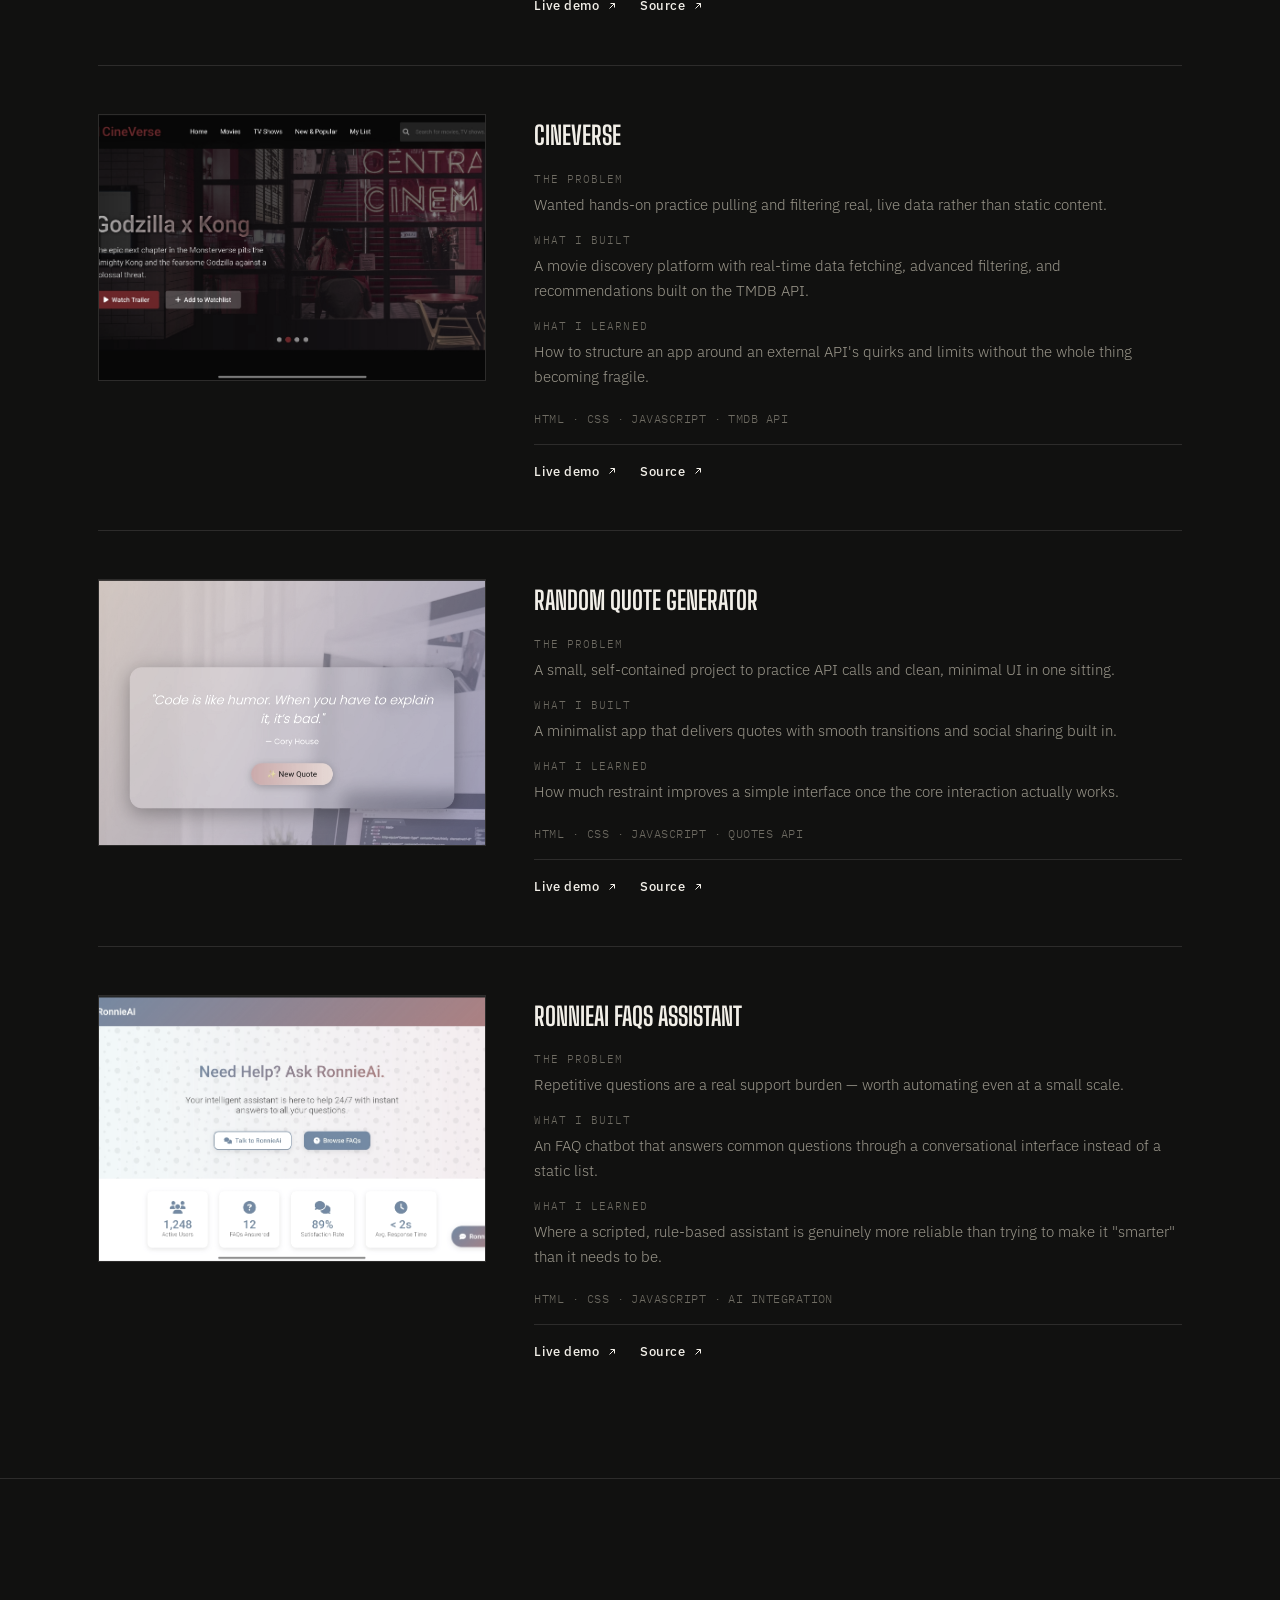
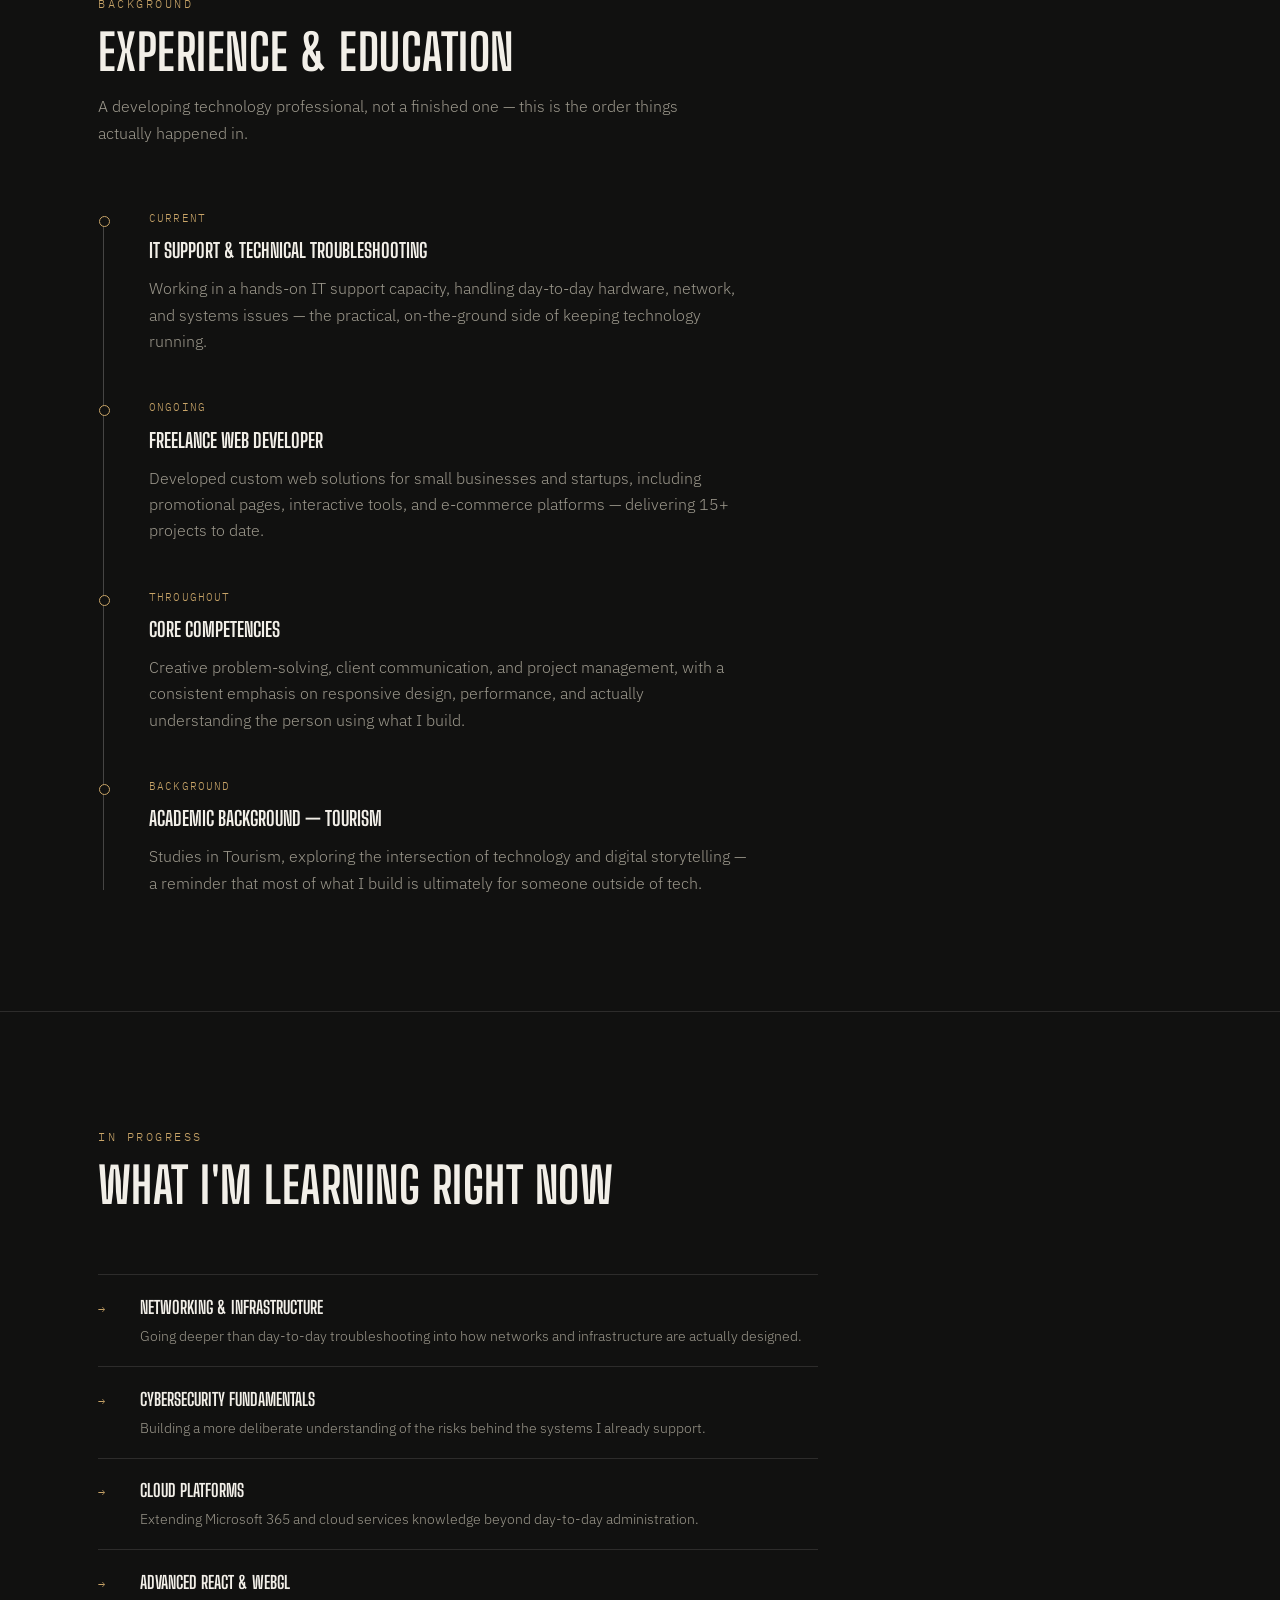
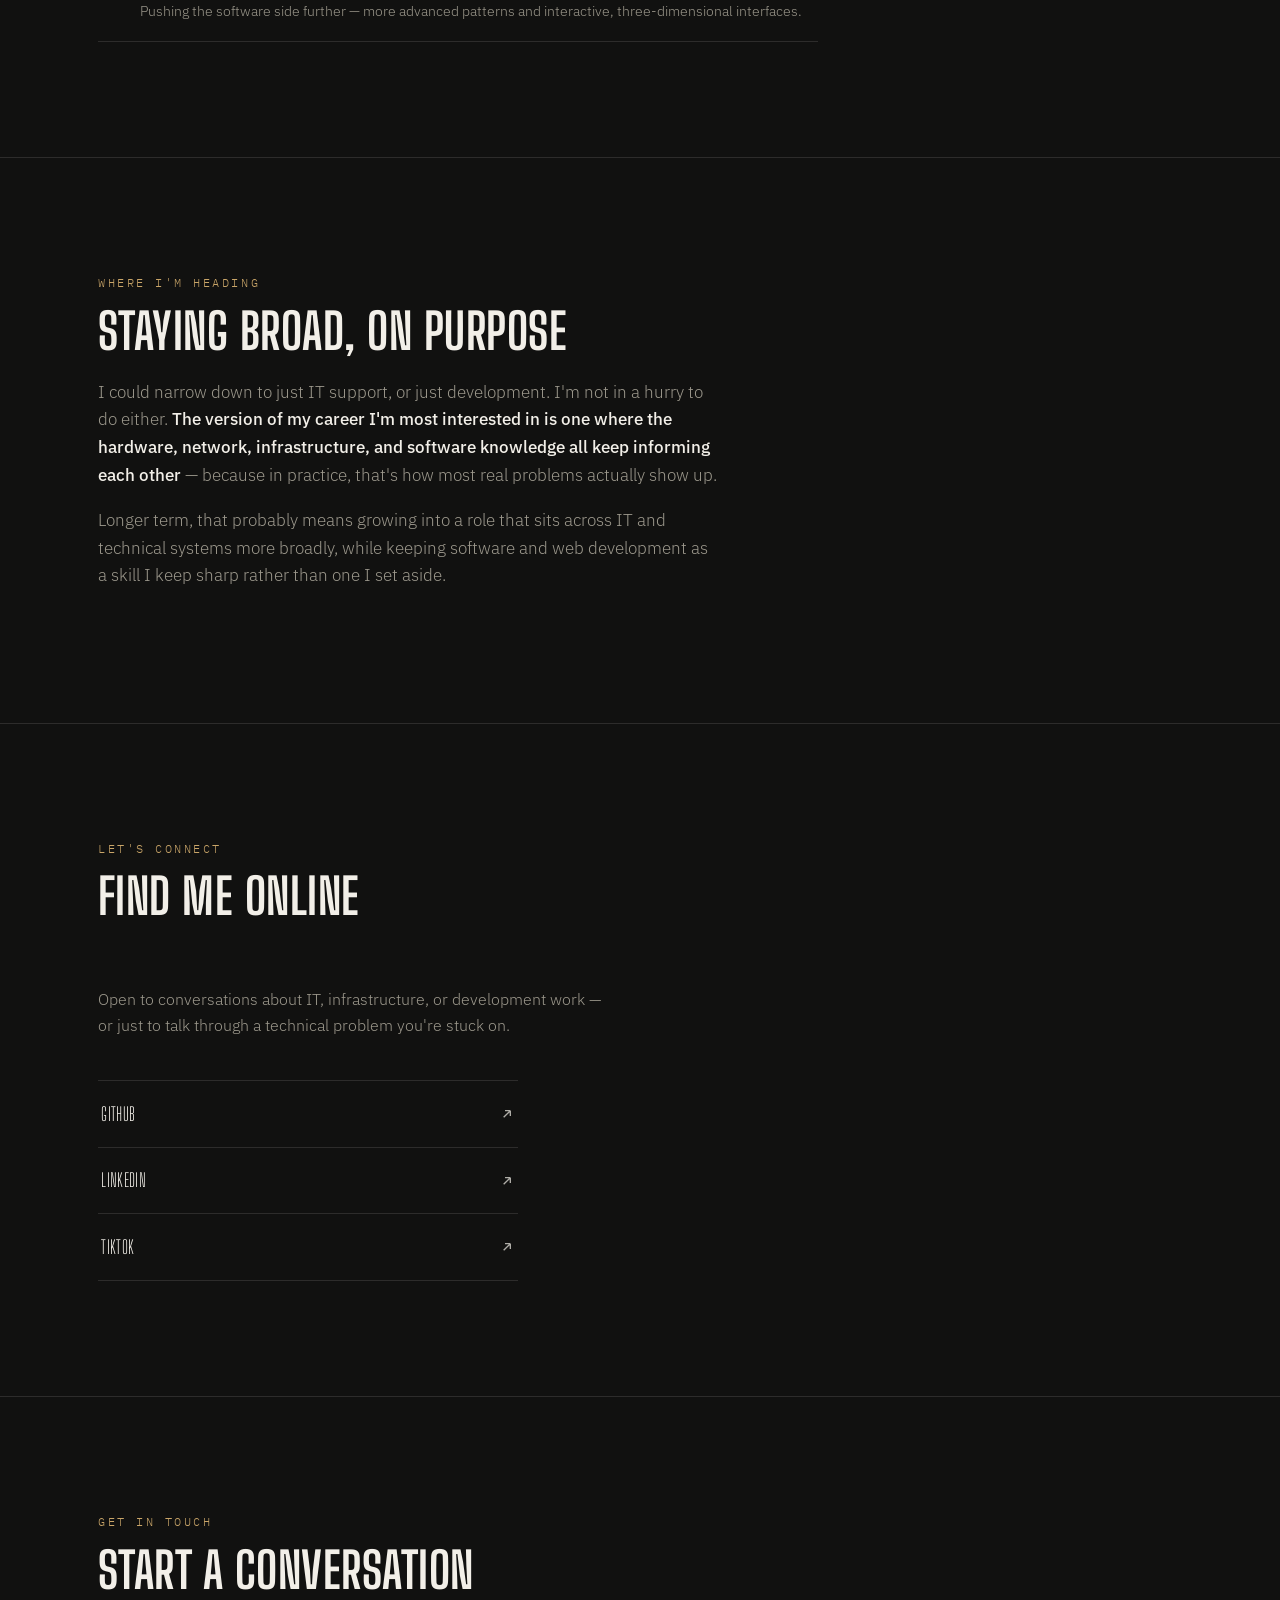
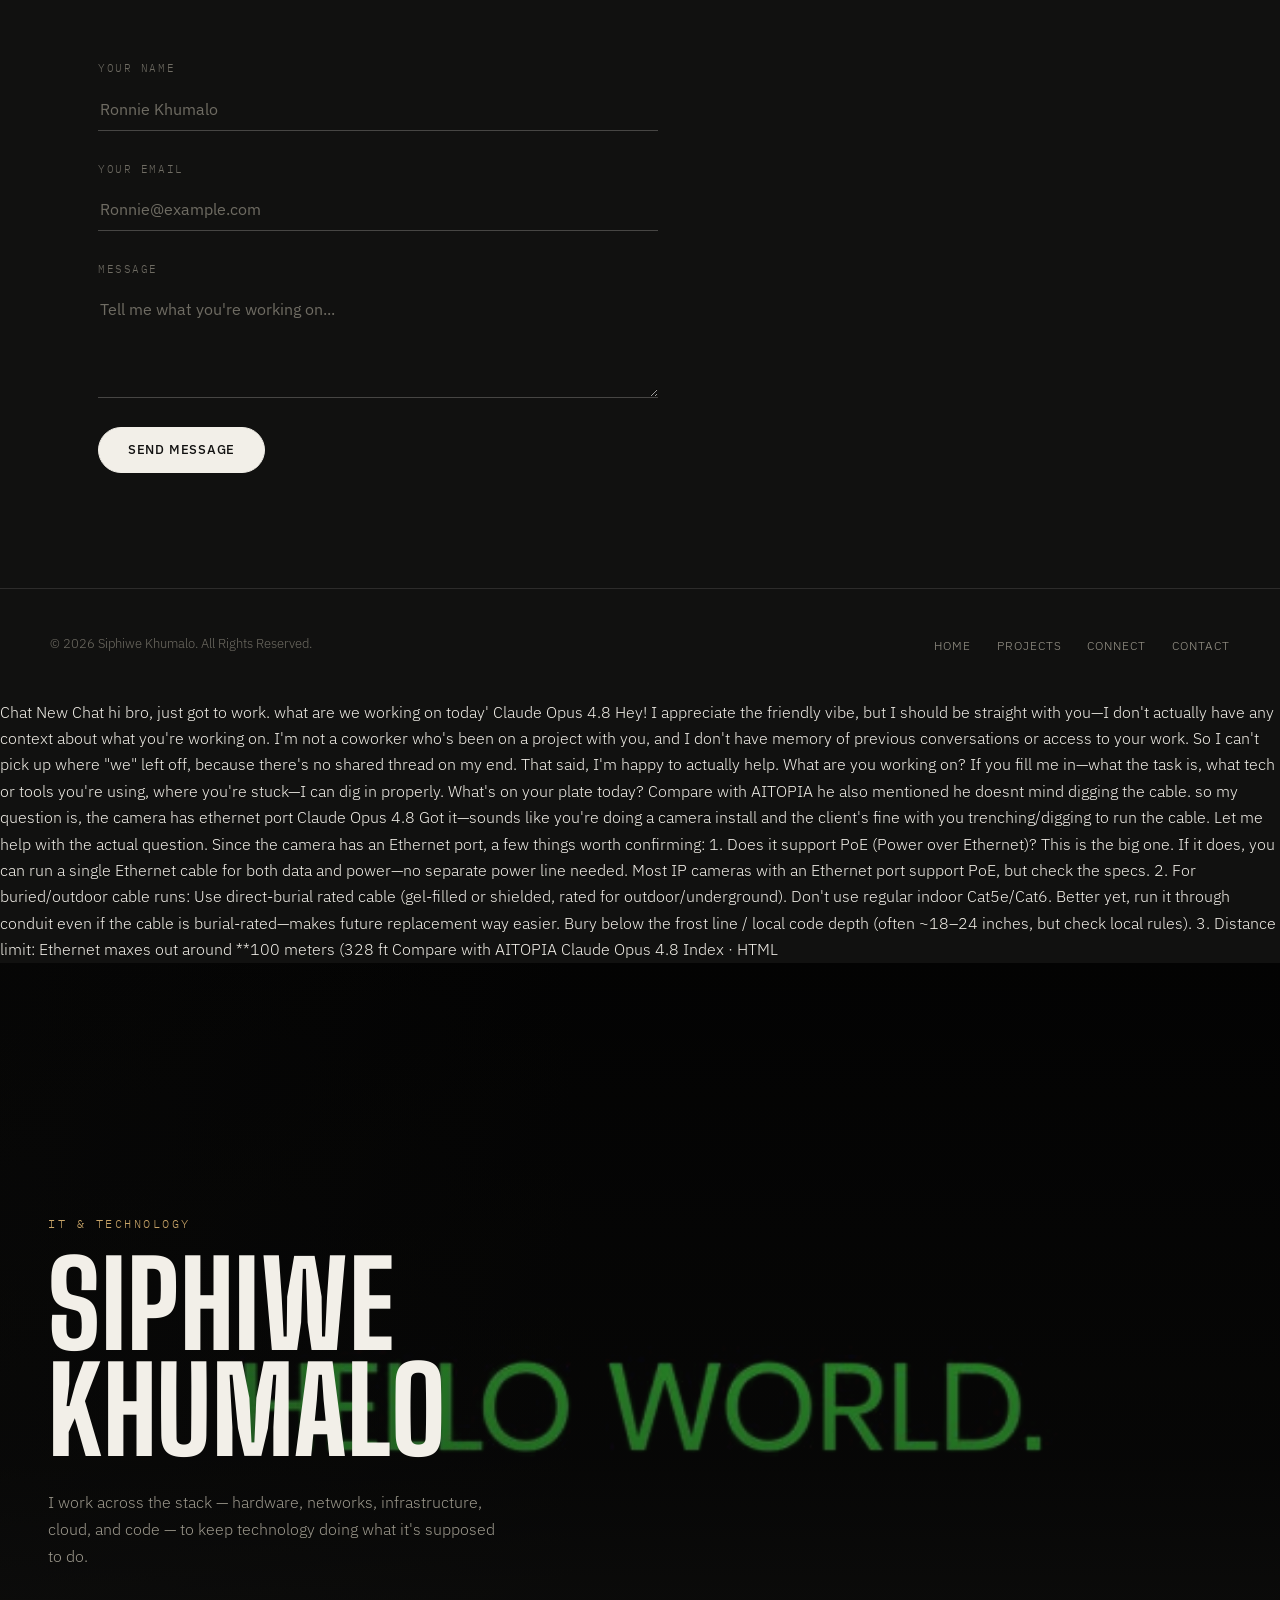
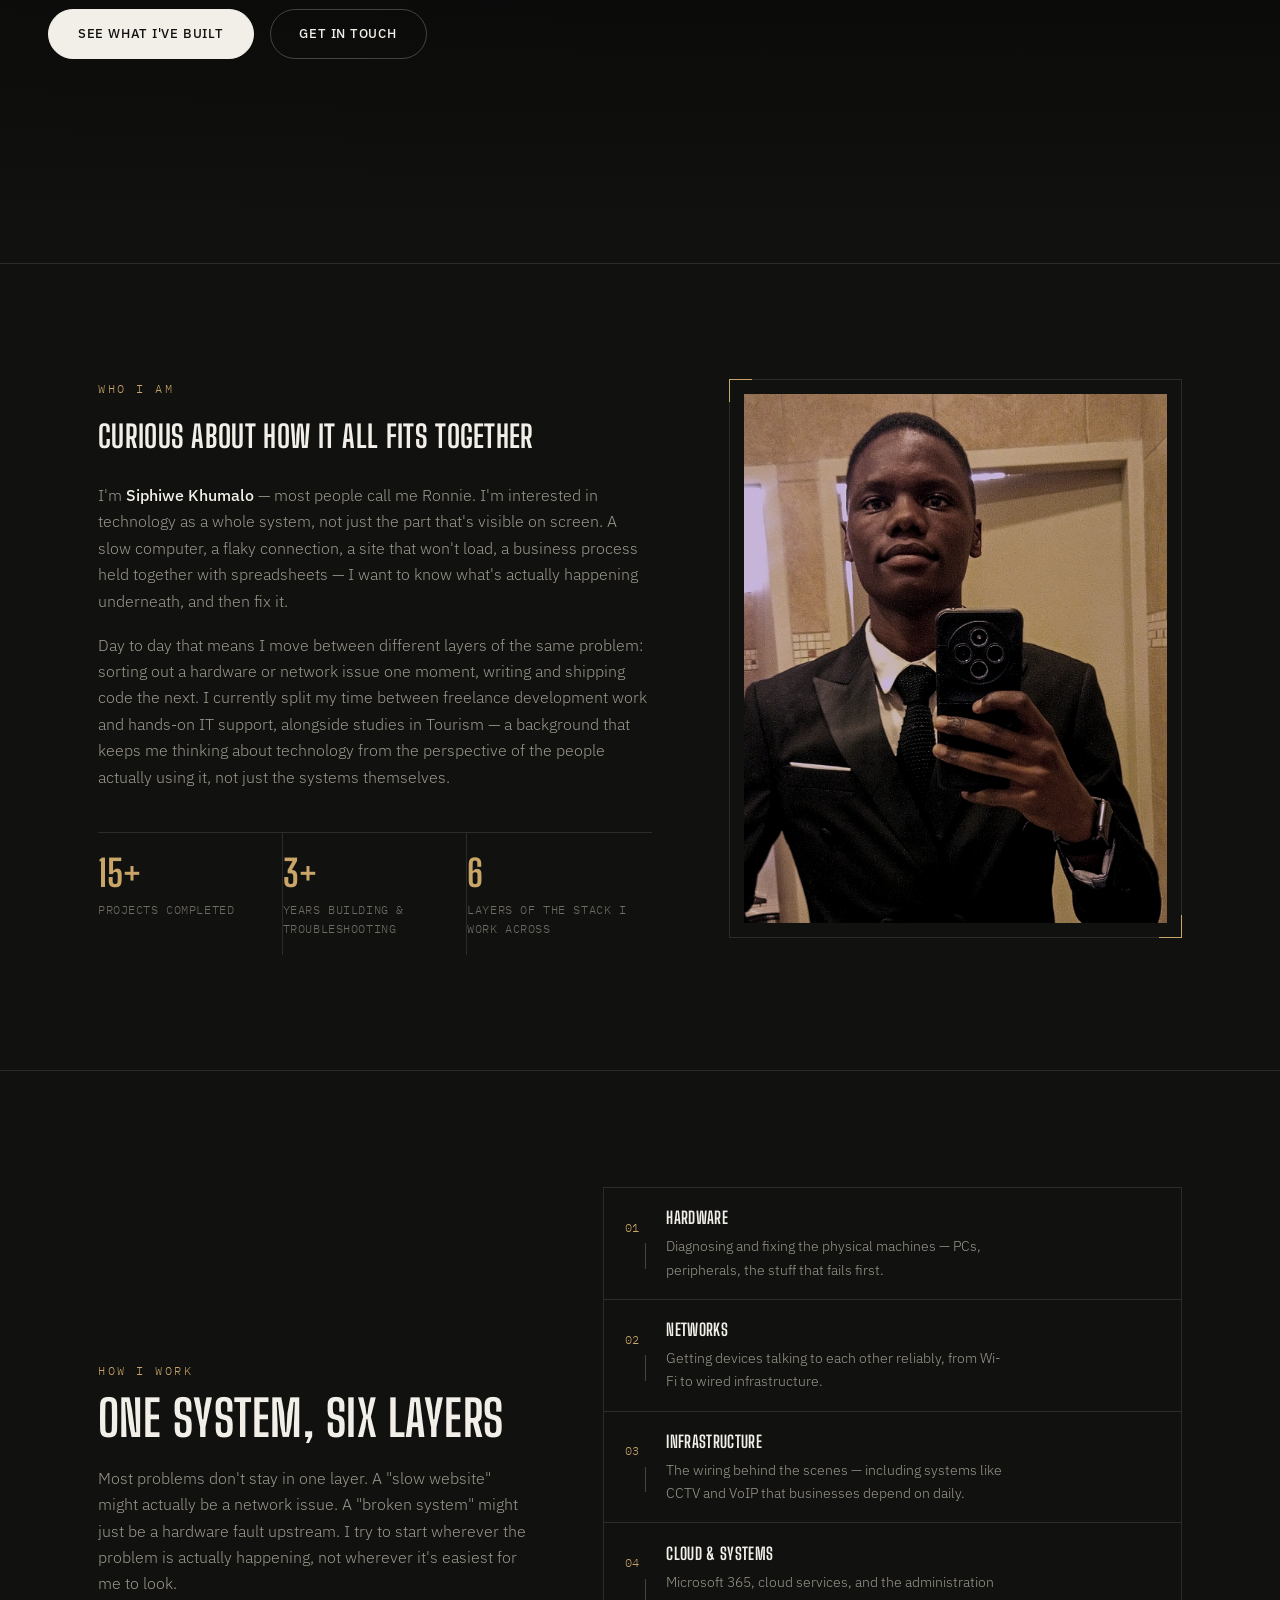
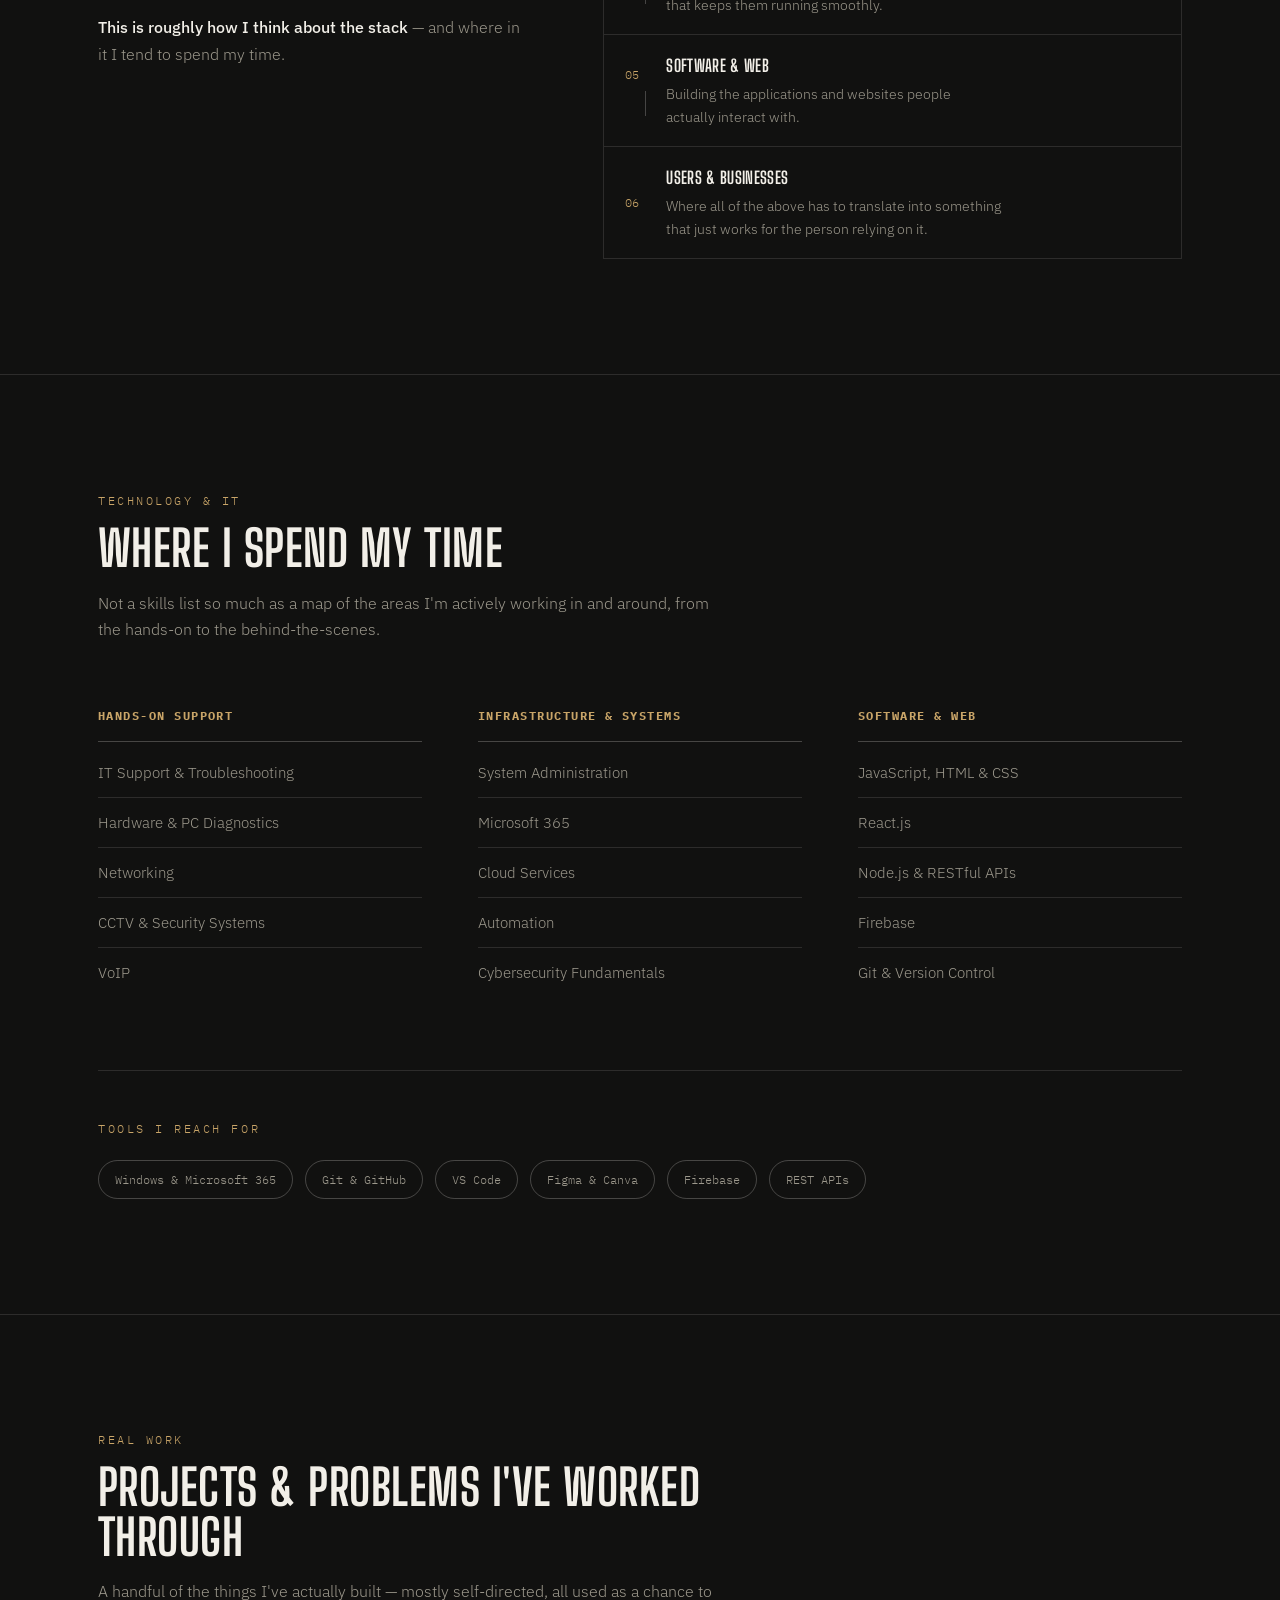
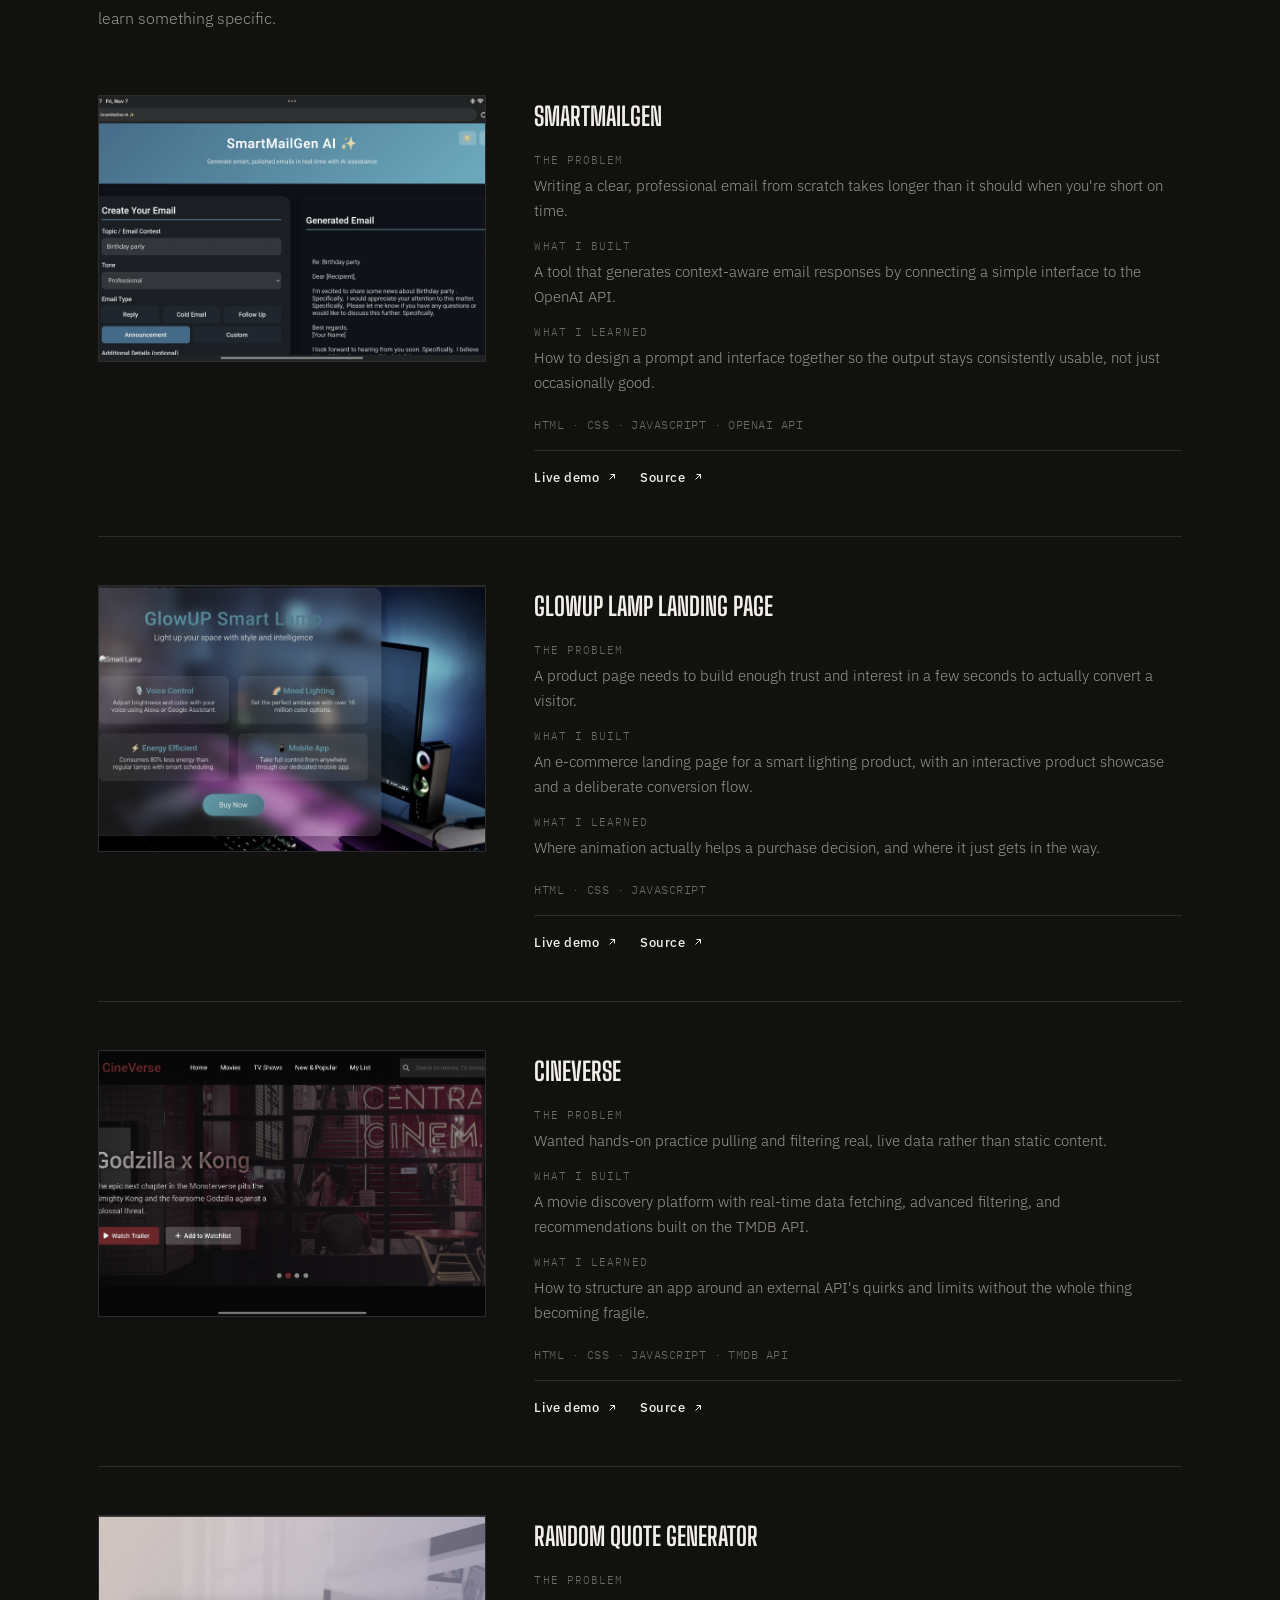
==== commit e5cdff5a: "updated styles and added sheet script" ====
--- a/index.html
+++ b/index.html
@@ -1,898 +1,1708 @@
+
+
+Index · HTML
 <!DOCTYPE html>
 <html lang="en">
 <head>
-  <meta charset="UTF-8" />
-  <meta name="viewport" content="width=device-width, initial-scale=1.0" />
-  <title>Siphiwe Khumalo | Creative Technologist</title>
-  <style>
-    @import url('https://fonts.googleapis.com/css2?family=Inter:wght@300;400;500;600;700&family=Fira+Code:wght@400;500&display=swap');
-
-    :root {
-      --primary-bg: #0a0a0f;
-      --secondary-bg: #12121a;
-      --card-bg: #1a1a24;
-      --accent: #00d9ff;
-      --accent-glow: rgba(0, 217, 255, 0.3);
-      --secondary-accent: #7c3aed;
-      --text-primary: #e4e4e7;
-      --text-secondary: #a1a1aa;
-      --gradient: linear-gradient(135deg, #667eea 0%, #764ba2 100%);
-      --tech-gradient: linear-gradient(135deg, #00d9ff 0%, #7c3aed 100%);
+<meta charset="UTF-8" />
+<meta name="viewport" content="width=device-width, initial-scale=1.0" />
+<title>Siphiwe Khumalo | IT & Technology</title>
+<meta name="description" content="Siphiwe Khumalo — technology professional working across hardware, networks, infrastructure, cloud and software. Portfolio, projects, and contact." />
+<style>
+  @import url('https://fonts.googleapis.com/css2?family=Big+Shoulders+Display:wght@600;700;800&family=IBM+Plex+Sans:wght@300;400;500;600&family=IBM+Plex+Mono:wght@400;500&display=swap');
+ 
+  :root {
+    --bg: #111110;
+    --text: #f2efe8;
+    --text-muted: #9c988c;
+    --text-faint: #6f6c63;
+    --accent: #c9a568;
+    --accent-soft: rgba(201, 165, 104, 0.35);
+    --border: rgba(242, 239, 232, 0.12);
+    --border-strong: rgba(242, 239, 232, 0.24);
+    --max: 1180px;
+    --gap: clamp(1.5rem, 4vw, 3rem);
+    --ease: cubic-bezier(0.4, 0, 0.2, 1);
+  }
+ 
+  * { margin: 0; padding: 0; box-sizing: border-box; }
+  html { scroll-behavior: smooth; }
+ 
+  body {
+    background: var(--bg);
+    color: var(--text);
+    font-family: 'IBM Plex Sans', sans-serif;
+    font-weight: 300;
+    line-height: 1.65;
+    -webkit-font-smoothing: antialiased;
+  }
+ 
+  img { display: block; max-width: 100%; }
+  a { color: inherit; }
+  ::selection { background: var(--accent-soft); color: var(--text); }
+ 
+  a:focus-visible, button:focus-visible, input:focus-visible, textarea:focus-visible {
+    outline: 1px solid var(--accent);
+    outline-offset: 3px;
+  }
+ 
+  .wrap { max-width: var(--max); margin: 0 auto; padding-left: var(--gap); padding-right: var(--gap); }
+ 
+  .eyebrow {
+    font-family: 'IBM Plex Mono', monospace;
+    font-size: 0.72rem;
+    letter-spacing: 0.22em;
+    text-transform: uppercase;
+    color: var(--accent);
+    display: inline-block;
+    margin-bottom: 0.9rem;
+  }
+ 
+  h2 {
+    font-family: 'Big Shoulders Display', sans-serif;
+    font-weight: 700;
+    text-transform: uppercase;
+    font-size: clamp(2rem, 4.2vw, 3.1rem);
+    letter-spacing: 0.01em;
+    line-height: 1;
+  }
+ 
+  section { padding: clamp(4.5rem, 9vw, 7.5rem) 0; }
+  section + section { border-top: 1px solid var(--border); }
+  .section-head { margin-bottom: clamp(2.5rem, 6vw, 4rem); max-width: 62ch; }
+  .section-head p.lede { color: var(--text-muted); margin-top: 1rem; font-size: 1rem; }
+ 
+  /* ---------- Nav ---------- */
+  header.site-nav {
+    position: fixed; top: 0; left: 0; right: 0; z-index: 1000;
+    padding: 1.4rem var(--gap);
+    display: flex; align-items: center; justify-content: space-between;
+    transition: background-color 0.35s var(--ease), border-color 0.35s var(--ease), padding 0.35s var(--ease);
+    border-bottom: 1px solid transparent;
+  }
+  header.site-nav.scrolled {
+    background: rgba(17, 17, 16, 0.92);
+    backdrop-filter: blur(6px);
+    border-bottom-color: var(--border);
+    padding-top: 1rem; padding-bottom: 1rem;
+  }
+  .nav-mark {
+    width: 34px; height: 34px;
+    border: 1px solid var(--border-strong);
+    display: flex; align-items: center; justify-content: center;
+    font-family: 'Big Shoulders Display', sans-serif;
+    font-weight: 700; font-size: 0.95rem; letter-spacing: 0.02em;
+    color: var(--text); text-decoration: none; flex-shrink: 0;
+  }
+  .nav-links { display: flex; gap: 1.9rem; list-style: none; }
+  .nav-links a {
+    text-decoration: none; font-size: 0.74rem; letter-spacing: 0.14em;
+    text-transform: uppercase; color: var(--text-muted); font-weight: 500;
+    position: relative; padding-bottom: 4px;
+  }
+  .nav-links a::after {
+    content: ''; position: absolute; left: 0; bottom: 0; width: 0; height: 1px;
+    background: var(--accent); transition: width 0.25s var(--ease);
+  }
+  .nav-links a:hover { color: var(--text); }
+  .nav-links a:hover::after { width: 100%; }
+ 
+  .nav-toggle {
+    display: none; background: none; border: 1px solid var(--border-strong);
+    width: 40px; height: 40px; align-items: center; justify-content: center;
+    cursor: pointer; flex-direction: column; gap: 5px;
+  }
+  .nav-toggle span { display: block; width: 18px; height: 1px; background: var(--text); transition: transform 0.25s var(--ease), opacity 0.25s var(--ease); }
+  .nav-toggle[aria-expanded="true"] span:nth-child(1) { transform: translateY(6px) rotate(45deg); }
+  .nav-toggle[aria-expanded="true"] span:nth-child(2) { opacity: 0; }
+  .nav-toggle[aria-expanded="true"] span:nth-child(3) { transform: translateY(-6px) rotate(-45deg); }
+ 
+  /* ---------- Hero ---------- */
+  #hero { position: relative; min-height: 100vh; display: flex; align-items: flex-end; background: #0c0c0b; }
+  .hero-media { position: absolute; inset: 0; overflow: hidden; }
+  .hero-media img { width: 100%; height: 100%; object-fit: cover; filter: grayscale(35%) contrast(1.04); }
+  .hero-media::after {
+    content: ''; position: absolute; inset: 0;
+    background: linear-gradient(to bottom, rgba(12,12,11,0.25) 0%, rgba(12,12,11,0.55) 55%, var(--bg) 96%),
+                linear-gradient(to right, rgba(12,12,11,0.35) 0%, transparent 45%);
+  }
+  .hero-content { position: relative; width: 100%; padding: 0 var(--gap) clamp(3rem, 8vw, 5.5rem); }
+  .hero-content .eyebrow { margin-bottom: 1.1rem; }
+  .hero-content h1 {
+    font-family: 'Big Shoulders Display', sans-serif; font-weight: 800; text-transform: uppercase;
+    font-size: clamp(3.1rem, 10vw, 7.4rem); line-height: 0.9; letter-spacing: 0.005em; max-width: 16ch;
+  }
+  .hero-tagline { margin-top: 1.6rem; max-width: 46ch; color: var(--text-muted); font-size: 1.02rem; font-weight: 300; }
+  .hero-cta { display: flex; flex-wrap: wrap; gap: 1rem; margin-top: 2.4rem; }
+ 
+  .btn {
+    display: inline-flex; align-items: center; gap: 0.5rem; padding: 0.85rem 1.8rem;
+    border: 1px solid var(--border-strong); border-radius: 999px;
+    font-family: 'IBM Plex Sans', sans-serif; font-size: 0.82rem; letter-spacing: 0.06em;
+    text-transform: uppercase; font-weight: 500; text-decoration: none; color: var(--text);
+    background: transparent; cursor: pointer; transition: border-color 0.25s var(--ease), color 0.25s var(--ease);
+  }
+  .btn:hover { border-color: var(--accent); color: var(--accent); }
+  .btn-fill { background: var(--text); color: var(--bg); border-color: var(--text); }
+  .btn-fill:hover { background: var(--accent); border-color: var(--accent); color: var(--bg); }
+ 
+  /* ---------- About ---------- */
+  .about-grid { display: grid; grid-template-columns: 1.1fr 0.9fr; gap: clamp(2.5rem, 6vw, 5rem); align-items: start; }
+  .about-copy h3 {
+    font-family: 'Big Shoulders Display', sans-serif; font-size: clamp(1.5rem, 2.4vw, 2rem);
+    text-transform: uppercase; font-weight: 700; margin-bottom: 1.2rem; letter-spacing: 0.01em;
+  }
+  .about-copy p { color: var(--text-muted); margin-bottom: 1.1rem; max-width: 58ch; }
+  .about-copy p strong { color: var(--text); font-weight: 500; }
+ 
+  .stat-row { display: grid; grid-template-columns: repeat(3, 1fr); margin-top: 2.6rem; border-top: 1px solid var(--border); }
+  .stat-row div { padding: 1.4rem 1.2rem 0 0; border-right: 1px solid var(--border); }
+  .stat-row div:last-child { border-right: none; padding-right: 0; }
+  .stat-row h4 {
+    font-family: 'Big Shoulders Display', sans-serif; font-size: clamp(1.6rem, 3vw, 2.3rem);
+    color: var(--accent); font-weight: 700; line-height: 1;
+  }
+  .stat-row p { font-size: 0.72rem; letter-spacing: 0.05em; text-transform: uppercase; color: var(--text-faint); margin-top: 0.5rem; font-family: 'IBM Plex Mono', monospace; }
+ 
+  .about-portrait { position: relative; border: 1px solid var(--border); padding: 14px; }
+  .about-portrait img { width: 100%; aspect-ratio: 4 / 5; object-fit: cover; filter: grayscale(55%) contrast(1.05); }
+  .about-portrait::before, .about-portrait::after { content: ''; position: absolute; width: 22px; height: 22px; border: 1px solid var(--accent); }
+  .about-portrait::before { top: -1px; left: -1px; border-right: none; border-bottom: none; }
+  .about-portrait::after { bottom: -1px; right: -1px; border-left: none; border-top: none; }
+ 
+  /* ---------- How I Work / Stack diagram (signature element) ---------- */
+  .work-grid { display: grid; grid-template-columns: 0.85fr 1.15fr; gap: clamp(2.5rem, 6vw, 5rem); align-items: center; }
+  .work-copy p { color: var(--text-muted); margin-bottom: 1.1rem; max-width: 52ch; }
+  .work-copy p strong { color: var(--text); font-weight: 500; }
+ 
+  .stack {
+    display: flex; flex-direction: column; border: 1px solid var(--border);
+  }
+  .stack-layer {
+    display: grid; grid-template-columns: 2.6rem 1fr; align-items: center;
+    padding: 1.05rem 1.3rem;
+    border-bottom: 1px solid var(--border);
+    position: relative;
+    transition: background-color 0.25s var(--ease), padding-left 0.25s var(--ease);
+  }
+  .stack-layer:last-child { border-bottom: none; }
+  .stack-layer:hover { background: rgba(242,239,232,0.03); padding-left: 1.7rem; }
+  .stack-layer .idx {
+    font-family: 'IBM Plex Mono', monospace; font-size: 0.72rem; color: var(--accent);
+  }
+  .stack-layer h4 {
+    font-family: 'Big Shoulders Display', sans-serif; font-size: 1.05rem; text-transform: uppercase;
+    font-weight: 700; letter-spacing: 0.02em; margin-bottom: 0.2rem;
+  }
+  .stack-layer p { color: var(--text-muted); font-size: 0.88rem; max-width: 42ch; }
+  .stack-layer .idx::after {
+    content: ''; display: block; width: 1px; height: 1.6rem; background: var(--border-strong);
+    margin: 0.4rem auto 0;
+  }
+  .stack-layer:last-child .idx::after { display: none; }
+ 
+  /* ---------- Skills / Tech & IT ---------- */
+  .skills-grid { display: grid; grid-template-columns: repeat(3, 1fr); gap: clamp(2rem, 5vw, 3.5rem); }
+  .skill-col h3 {
+    font-family: 'IBM Plex Mono', monospace; font-size: 0.76rem; letter-spacing: 0.12em; text-transform: uppercase;
+    color: var(--accent); padding-bottom: 0.9rem; border-bottom: 1px solid var(--border-strong); margin-bottom: 0.4rem;
+  }
+  .skill-col p.col-note { color: var(--text-faint); font-size: 0.82rem; margin: 0.7rem 0 0.3rem; }
+  .skill-col ul { list-style: none; }
+  .skill-col li { padding: 0.75rem 0; border-bottom: 1px solid var(--border); color: var(--text-muted); font-size: 0.95rem; }
+  .skill-col li:last-child { border-bottom: none; }
+ 
+  .tools-row { margin-top: clamp(3rem, 6vw, 4.5rem); padding-top: clamp(2rem, 4vw, 3rem); border-top: 1px solid var(--border); }
+  .tools-row .eyebrow { display: block; margin-bottom: 1.4rem; }
+  .tool-badges { display: flex; flex-wrap: wrap; gap: 0.75rem; }
+  .tool-badge {
+    font-family: 'IBM Plex Mono', monospace; font-size: 0.78rem; padding: 0.5rem 1rem;
+    border: 1px solid var(--border-strong); border-radius: 999px; color: var(--text-muted);
+    transition: border-color 0.25s var(--ease), color 0.25s var(--ease);
+  }
+  .tool-badge:hover { border-color: var(--accent); color: var(--accent); }
+ 
+  /* ---------- Projects ---------- */
+  .projects-list { display: flex; flex-direction: column; }
+  .project-row {
+    display: grid; grid-template-columns: 0.9fr 1.5fr; gap: clamp(1.6rem, 4vw, 3rem);
+    padding: clamp(2rem, 4vw, 3rem) 0; border-bottom: 1px solid var(--border); align-items: start;
+  }
+  .project-row:first-child { padding-top: 0; }
+  .project-row:last-child { border-bottom: none; padding-bottom: 0; }
+ 
+  .project-image { position: relative; overflow: hidden; aspect-ratio: 16 / 11; border: 1px solid var(--border); }
+  .project-image img { width: 100%; height: 100%; object-fit: cover; filter: grayscale(70%) contrast(1.05); transition: filter 0.4s var(--ease), transform 0.5s var(--ease); }
+  .project-row:hover .project-image img { filter: grayscale(0%) contrast(1.05); transform: scale(1.03); }
+ 
+  .project-info h3 { font-family: 'Big Shoulders Display', sans-serif; font-size: 1.6rem; text-transform: uppercase; font-weight: 700; margin-bottom: 0.9rem; }
+  .project-info .story dt {
+    font-family: 'IBM Plex Mono', monospace; font-size: 0.68rem; letter-spacing: 0.1em; text-transform: uppercase;
+    color: var(--text-faint); margin-top: 0.9rem;
+  }
+  .project-info .story dt:first-child { margin-top: 0; }
+  .project-info .story dd { color: var(--text-muted); font-size: 0.94rem; margin-top: 0.25rem; }
+ 
+  .tech-used {
+    font-family: 'IBM Plex Mono', monospace; font-size: 0.72rem; letter-spacing: 0.04em; color: var(--text-faint);
+    text-transform: uppercase; margin-top: 1.2rem;
+  }
+  .project-links { display: flex; gap: 1.4rem; padding-top: 1rem; margin-top: 1rem; border-top: 1px solid var(--border); }
+  .project-links a {
+    text-decoration: none; font-size: 0.82rem; letter-spacing: 0.04em; color: var(--text); font-weight: 500;
+    display: inline-flex; align-items: center; gap: 0.4rem; transition: color 0.25s var(--ease);
+  }
+  .project-links a:hover { color: var(--accent); }
+  .project-links a svg { width: 12px; height: 12px; transition: transform 0.25s var(--ease); }
+  .project-links a:hover svg { transform: translate(2px, -2px); }
+ 
+  /* ---------- Experience ---------- */
+  .timeline { position: relative; padding-left: clamp(2rem, 5vw, 3.2rem); max-width: 760px; }
+  .timeline::before { content: ''; position: absolute; left: 5px; top: 6px; bottom: 6px; width: 1px; background: var(--border-strong); }
+  .timeline-item { position: relative; padding-bottom: clamp(2rem, 4vw, 2.8rem); }
+  .timeline-item:last-child { padding-bottom: 0; }
+  .timeline-item::before {
+    content: ''; position: absolute; left: calc(-1 * clamp(2rem, 5vw, 3.2rem) + 1px); top: 6px;
+    width: 9px; height: 9px; border-radius: 50%; background: var(--bg); border: 1px solid var(--accent);
+  }
+  .timeline-item .tag {
+    font-family: 'IBM Plex Mono', monospace; font-size: 0.68rem; letter-spacing: 0.1em; text-transform: uppercase;
+    color: var(--accent); display: block; margin-bottom: 0.4rem;
+  }
+  .timeline-item h3 { font-family: 'Big Shoulders Display', sans-serif; font-size: 1.25rem; text-transform: uppercase; font-weight: 700; margin-bottom: 0.5rem; }
+  .timeline-item p { color: var(--text-muted); max-width: 60ch; }
+ 
+  /* ---------- Learning ---------- */
+  .learning-list { list-style: none; max-width: 720px; }
+  .learning-list li {
+    display: flex; align-items: baseline; gap: 1.2rem; padding: 1.1rem 0; border-bottom: 1px solid var(--border);
+  }
+  .learning-list li:first-child { border-top: 1px solid var(--border); }
+  .learning-list .mark { font-family: 'IBM Plex Mono', monospace; font-size: 0.78rem; color: var(--accent); flex-shrink: 0; width: 1.4rem; }
+  .learning-list .label { font-family: 'Big Shoulders Display', sans-serif; font-size: 1.1rem; text-transform: uppercase; font-weight: 700; }
+  .learning-list .note { color: var(--text-muted); font-size: 0.88rem; margin-top: 0.2rem; }
+ 
+  /* ---------- Heading (where I'm heading) ---------- */
+  .heading-copy { max-width: 62ch; }
+  .heading-copy p { color: var(--text-muted); font-size: 1.05rem; margin-bottom: 1.1rem; }
+  .heading-copy p strong { color: var(--text); font-weight: 500; }
+ 
+  /* ---------- Connect / Contact ---------- */
+  .connect-lead { max-width: 52ch; color: var(--text-muted); margin-bottom: 2.6rem; }
+  .social-list { list-style: none; display: flex; flex-direction: column; max-width: 420px; }
+  .social-list li { border-bottom: 1px solid var(--border); }
+  .social-list li:first-child { border-top: 1px solid var(--border); }
+  .social-list a {
+    display: flex; align-items: center; justify-content: space-between; padding: 1.1rem 0.2rem;
+    text-decoration: none; color: var(--text); font-family: 'Big Shoulders Display', sans-serif;
+    text-transform: uppercase; font-size: 1.15rem; letter-spacing: 0.02em;
+    transition: color 0.25s var(--ease), padding-left 0.25s var(--ease);
+  }
+  .social-list a:hover { color: var(--accent); padding-left: 0.6rem; }
+  .social-list a svg { width: 16px; height: 16px; opacity: 0.7; }
+ 
+  .contact-form { max-width: 560px; }
+  .form-group { margin-bottom: 1.8rem; }
+  .form-group label {
+    display: block; font-family: 'IBM Plex Mono', monospace; font-size: 0.7rem; letter-spacing: 0.14em;
+    text-transform: uppercase; color: var(--text-faint); margin-bottom: 0.6rem;
+  }
+  .form-group input, .form-group textarea {
+    width: 100%; background: transparent; border: none; border-bottom: 1px solid var(--border-strong);
+    padding: 0.7rem 0.1rem; color: var(--text); font-family: 'IBM Plex Sans', sans-serif; font-size: 1rem;
+    transition: border-color 0.25s var(--ease);
+  }
+  .form-group input::placeholder, .form-group textarea::placeholder { color: var(--text-faint); }
+  .form-group input:focus, .form-group textarea:focus { outline: none; border-color: var(--accent); }
+  .form-group textarea { min-height: 110px; resize: vertical; }
+ 
+  /* ---------- Footer ---------- */
+  footer { border-top: 1px solid var(--border); padding: 2.6rem var(--gap); }
+  .footer-inner { max-width: var(--max); margin: 0 auto; display: flex; flex-wrap: wrap; align-items: center; justify-content: space-between; gap: 1.2rem; }
+  footer p { color: var(--text-faint); font-size: 0.82rem; }
+  footer ul { list-style: none; display: flex; gap: 1.6rem; }
+  footer a { text-decoration: none; color: var(--text-muted); font-size: 0.78rem; letter-spacing: 0.08em; text-transform: uppercase; }
+  footer a:hover { color: var(--accent); }
+ 
+  /* ---------- Responsive ---------- */
+  @media (max-width: 860px) {
+    .about-grid, .work-grid { grid-template-columns: 1fr; }
+    .about-portrait { max-width: 340px; }
+    .skills-grid { grid-template-columns: 1fr 1fr; }
+    .project-row { grid-template-columns: 1fr; }
+  }
+ 
+  @media (max-width: 720px) {
+    .nav-links {
+      position: fixed; inset: 0; top: 0; flex-direction: column; justify-content: center; align-items: center;
+      gap: 2.2rem; background: var(--bg); transform: translateX(100%); transition: transform 0.35s var(--ease);
     }
-
-    * {
-      margin: 0;
-      padding: 0;
-      box-sizing: border-box;
-    }
-
-    body {
-      font-family: 'Inter', sans-serif;
-      background: var(--primary-bg);
-      color: var(--text-primary);
-      line-height: 1.6;
-      overflow-x: hidden;
-    }
-
-    /* Animated Background */
-    .bg-animation {
-      position: fixed;
-      top: 0;
-      left: 0;
-      width: 100%;
-      height: 100%;
-      z-index: -1;
-      background: var(--primary-bg);
-      overflow: hidden;
-    }
-
-    .bg-animation::before {
-      content: '';
-      position: absolute;
-      width: 200%;
-      height: 200%;
-      background: radial-gradient(circle, var(--accent-glow) 1px, transparent 1px);
-      background-size: 50px 50px;
-      animation: moveGrid 20s linear infinite;
-      opacity: 0.1;
-    }
-
-    @keyframes moveGrid {
-      0% { transform: translate(0, 0); }
-      100% { transform: translate(50px, 50px); }
-    }
-
-    /* Navigation */
-    nav {
-      position: fixed;
-      top: 0;
-      width: 100%;
-      background: rgba(10, 10, 15, 0.95);
-      backdrop-filter: blur(10px);
-      padding: 1rem 2rem;
-      z-index: 1000;
-      border-bottom: 1px solid rgba(0, 217, 255, 0.1);
-    }
-
-    nav .nav-content {
-      max-width: 1200px;
-      margin: 0 auto;
-      display: flex;
-      justify-content: space-between;
-      align-items: center;
-    }
-
-    nav .logo {
-      font-size: 1.5rem;
-      font-weight: 700;
-      background: var(--tech-gradient);
-      -webkit-background-clip: text;
-      -webkit-text-fill-color: transparent;
-      background-clip: text;
-    }
-
-    nav ul {
-      display: flex;
-      list-style: none;
-      gap: 2rem;
-    }
-
-    nav a {
-      color: var(--text-secondary);
-      text-decoration: none;
-      transition: color 0.3s;
-      font-weight: 500;
-    }
-
-    nav a:hover {
-      color: var(--accent);
-    }
-
-    /* Hero Section with Banner */
-    .hero-banner {
-      width: 100%;
-      height: 300px;
-      background: url('banner.jpg') center/cover no-repeat;
-      position: relative;
-      overflow: hidden;
-    }
-
-    .hero-banner::after {
-      content: '';
-      position: absolute;
-      bottom: 0;
-      left: 0;
-      right: 0;
-      height: 100px;
-      background: linear-gradient(to bottom, transparent, var(--primary-bg));
-    }
-
-    #hero {
-      margin-top: 70px;
-      text-align: center;
-      position: relative;
-    }
-
-    .profile-section {
-      margin-top: -120px;
-      position: relative;
-      z-index: 10;
-    }
-
-    .profile-image {
-      width: 120px;
-      height: 120px;
-      border-radius: 50%;
-      border: 3px solid var(--accent);
-      box-shadow: 0 0 25px var(--accent-glow);
-      margin: 0 auto 1.5rem;
-      object-fit: cover;
-      background: var(--card-bg);
-    }
-
-    .hero-content {
-      max-width: 800px;
-      margin: 0 auto;
-      padding: 2rem;
-    }
-
-    .hero-content h1 {
-      font-size: 3.5rem;
-      font-weight: 700;
-      margin-bottom: 1rem;
-      background: var(--tech-gradient);
-      -webkit-background-clip: text;
-      -webkit-text-fill-color: transparent;
-      background-clip: text;
-    }
-
-    .hero-content .subtitle {
-      font-size: 1.5rem;
-      color: var(--text-secondary);
-      margin-bottom: 1rem;
-      font-weight: 500;
-    }
-
-    .hero-content .tagline {
-      font-size: 1.1rem;
-      color: var(--text-secondary);
-      margin-bottom: 2rem;
-    }
-
-    .cta-buttons {
-      display: flex;
-      gap: 1rem;
-      justify-content: center;
-      margin-top: 2rem;
-    }
-
-    .btn {
-      padding: 0.9rem 2rem;
-      border: none;
-      border-radius: 8px;
-      font-weight: 600;
-      cursor: pointer;
-      transition: all 0.3s;
-      text-decoration: none;
-      display: inline-block;
-      font-family: 'Inter', sans-serif;
-    }
-
-    .btn-primary {
-      background: var(--tech-gradient);
-      color: white;
-      box-shadow: 0 4px 20px var(--accent-glow);
-    }
-
-    .btn-primary:hover {
-      transform: translateY(-2px);
-      box-shadow: 0 6px 30px var(--accent-glow);
-    }
-
-    .btn-secondary {
-      background: transparent;
-      color: var(--accent);
-      border: 2px solid var(--accent);
-    }
-
-    .btn-secondary:hover {
-      background: var(--accent);
-      color: var(--primary-bg);
-    }
-
-    /* Sections */
-    section {
-      max-width: 1200px;
-      margin: 0 auto;
-      padding: 5rem 2rem;
-    }
-
-    h2 {
-      font-size: 2.5rem;
-      margin-bottom: 3rem;
-      text-align: center;
-      position: relative;
-    }
-
-    h2::after {
-      content: '';
-      position: absolute;
-      bottom: -10px;
-      left: 50%;
-      transform: translateX(-50%);
-      width: 80px;
-      height: 4px;
-      background: var(--tech-gradient);
-      border-radius: 2px;
-    }
-
-    /* About Section */
-    .about-grid {
-      display: grid;
-      grid-template-columns: 1fr 1fr;
-      gap: 3rem;
-      align-items: center;
-    }
-
-    .about-content h3 {
-      font-size: 1.8rem;
-      margin-bottom: 1rem;
-      color: var(--accent);
-    }
-
-    .about-content p {
-      color: var(--text-secondary);
-      margin-bottom: 1rem;
-      line-height: 1.8;
-    }
-
-    .stats-grid {
-      display: grid;
-      grid-template-columns: repeat(2, 1fr);
-      gap: 1.5rem;
-      margin-top: 2rem;
-    }
-
-    .stat-card {
-      background: var(--card-bg);
-      padding: 1.5rem;
-      border-radius: 12px;
-      border: 1px solid rgba(0, 217, 255, 0.1);
-      transition: all 0.3s;
-    }
-
-    .stat-card:hover {
-      border-color: var(--accent);
-      transform: translateY(-5px);
-    }
-
-    .stat-card h4 {
-      font-size: 2rem;
-      color: var(--accent);
-      margin-bottom: 0.5rem;
-    }
-
-    .stat-card p {
-      color: var(--text-secondary);
-      font-size: 0.9rem;
-    }
-
-    /* Skills Section */
-    .skills-container {
-      display: grid;
-      grid-template-columns: repeat(auto-fit, minmax(250px, 1fr));
-      gap: 2rem;
-    }
-
-    .skill-card {
-      background: var(--card-bg);
-      padding: 2rem;
-      border-radius: 12px;
-      border: 1px solid rgba(0, 217, 255, 0.1);
-      transition: all 0.3s;
-    }
-
-    .skill-card:hover {
-      border-color: var(--accent);
-      box-shadow: 0 8px 30px var(--accent-glow);
-      transform: translateY(-5px);
-    }
-
-    .skill-card h3 {
-      color: var(--accent);
-      margin-bottom: 1rem;
-      font-size: 1.3rem;
-    }
-
-    .skill-card ul {
-      list-style: none;
-    }
-
-    .skill-card li {
-      padding: 0.5rem 0;
-      color: var(--text-secondary);
-      border-bottom: 1px solid rgba(255, 255, 255, 0.05);
-    }
-
-    .skill-card li:last-child {
-      border-bottom: none;
-    }
-
-    .tech-stack {
-      margin-top: 3rem;
-    }
-
-    .tech-badges {
-      display: flex;
-      flex-wrap: wrap;
-      gap: 1rem;
-      justify-content: center;
-      margin-top: 2rem;
-    }
-
-    .tech-badge {
-      background: var(--card-bg);
-      padding: 0.7rem 1.5rem;
-      border-radius: 25px;
-      border: 1px solid rgba(0, 217, 255, 0.2);
-      color: var(--text-primary);
-      font-family: 'Fira Code', monospace;
-      font-size: 0.9rem;
-      transition: all 0.3s;
-    }
-
-    .tech-badge:hover {
-      background: var(--accent);
-      color: var(--primary-bg);
-      transform: scale(1.05);
-    }
-
-    /* Projects Section */
-    .projects-grid {
-      display: grid;
-      grid-template-columns: repeat(auto-fit, minmax(350px, 1fr));
-      gap: 2rem;
-    }
-
-    .project-card {
-      background: var(--card-bg);
-      border-radius: 12px;
-      overflow: hidden;
-      border: 1px solid rgba(0, 217, 255, 0.1);
-      transition: all 0.3s;
-    }
-
-    .project-card:hover {
-      transform: translateY(-10px);
-      border-color: var(--accent);
-      box-shadow: 0 10px 40px var(--accent-glow);
-    }
-
-    .project-image {
-      width: 100%;
-      height: 200px;
-      background: var(--gradient);
-      display: flex;
-      align-items: center;
-      justify-content: center;
-      font-size: 3rem;
-      position: relative;
-      overflow: hidden;
-    }
-
-    .project-image::after {
-      content: '';
-      position: absolute;
-      top: 0;
-      left: 0;
-      right: 0;
-      bottom: 0;
-      background: linear-gradient(to bottom, transparent, var(--card-bg));
-    }
-
-    .project-info {
-      padding: 1.5rem;
-    }
-
-    .project-info h3 {
-      color: var(--accent);
-      margin-bottom: 0.5rem;
-    }
-
-    .project-info p {
-      color: var(--text-secondary);
-      margin-bottom: 1rem;
-      font-size: 0.95rem;
-    }
-
-    .tech-used {
-      font-family: 'Fira Code', monospace;
-      color: var(--text-secondary);
-      font-size: 0.85rem;
-      margin-bottom: 1rem;
-    }
-
-    .project-links {
-      display: flex;
-      gap: 1rem;
-    }
-
-    .project-links .btn {
-      padding: 0.6rem 1.2rem;
-      font-size: 0.9rem;
-    }
-
-    /* Experience Section */
-    .timeline {
-      position: relative;
-      padding-left: 3rem;
-    }
-
-    .timeline::before {
-      content: '';
-      position: absolute;
-      left: 0;
-      top: 0;
-      bottom: 0;
-      width: 2px;
-      background: var(--tech-gradient);
-    }
-
-    .timeline-item {
-      position: relative;
-      margin-bottom: 2rem;
-      background: var(--card-bg);
-      padding: 1.5rem;
-      border-radius: 12px;
-      border: 1px solid rgba(0, 217, 255, 0.1);
-    }
-
-    .timeline-item::before {
-      content: '';
-      position: absolute;
-      left: -3.5rem;
-      top: 1.5rem;
-      width: 15px;
-      height: 15px;
-      border-radius: 50%;
-      background: var(--accent);
-      box-shadow: 0 0 20px var(--accent-glow);
-    }
-
-    .timeline-item h3 {
-      color: var(--accent);
-      margin-bottom: 0.5rem;
-    }
-
-    .timeline-item p {
-      color: var(--text-secondary);
-    }
-
-    /* Connect Section */
-    .social-grid {
-      display: flex;
-      justify-content: center;
-      gap: 2rem;
-      margin-top: 2rem;
-    }
-
-    .social-link {
-      display: flex;
-      align-items: center;
-      gap: 0.5rem;
-      padding: 1rem 2rem;
-      background: var(--card-bg);
-      border: 1px solid rgba(0, 217, 255, 0.1);
-      border-radius: 12px;
-      color: var(--text-primary);
-      text-decoration: none;
-      transition: all 0.3s;
-      font-weight: 500;
-    }
-
-    .social-link:hover {
-      border-color: var(--accent);
-      background: var(--accent);
-      color: var(--primary-bg);
-      transform: translateY(-5px);
-    }
-
-    /* Contact Section */
-    .contact-container {
-      max-width: 600px;
-      margin: 0 auto;
-    }
-
-    .contact-form {
-      background: var(--card-bg);
-      padding: 2rem;
-      border-radius: 12px;
-      border: 1px solid rgba(0, 217, 255, 0.1);
-    }
-
-    .form-group {
-      margin-bottom: 1.5rem;
-    }
-
-    .form-group label {
-      display: block;
-      margin-bottom: 0.5rem;
-      color: var(--text-secondary);
-      font-weight: 500;
-    }
-
-    .form-group input,
-    .form-group textarea {
-      width: 100%;
-      padding: 0.9rem;
-      background: var(--secondary-bg);
-      border: 1px solid rgba(0, 217, 255, 0.2);
-      border-radius: 8px;
-      color: var(--text-primary);
-      font-family: 'Inter', sans-serif;
-      transition: all 0.3s;
-    }
-
-    .form-group input:focus,
-    .form-group textarea:focus {
-      outline: none;
-      border-color: var(--accent);
-      box-shadow: 0 0 20px var(--accent-glow);
-    }
-
-    .form-group textarea {
-      min-height: 150px;
-      resize: vertical;
-    }
-
-    /* Footer */
-    footer {
-      background: var(--secondary-bg);
-      padding: 3rem 2rem;
-      text-align: center;
-      border-top: 1px solid rgba(0, 217, 255, 0.1);
-    }
-
-    footer p {
-      color: var(--text-secondary);
-      margin-bottom: 1rem;
-    }
-
-    footer nav {
-      position: static;
-      background: transparent;
-      backdrop-filter: none;
-      padding: 0;
-      border: none;
-    }
-
-    footer nav ul {
-      justify-content: center;
-    }
-
-    /* Responsive */
-    @media (max-width: 768px) {
-      nav ul {
-        display: none;
-      }
-
-      .hero-content h1 {
-        font-size: 2.5rem;
-      }
-
-      .about-grid {
-        grid-template-columns: 1fr;
-      }
-
-      .stats-grid {
-        grid-template-columns: 1fr;
-      }
-
-      .projects-grid {
-        grid-template-columns: 1fr;
-      }
-
-      .social-grid {
-        flex-direction: column;
-      }
-
-      .cta-buttons {
-        flex-direction: column;
-      }
-    }
-  </style>
+    .nav-links.open { transform: translateX(0); }
+    .nav-links a { font-size: 1rem; }
+    .nav-toggle { display: flex; }
+ 
+    .stat-row { grid-template-columns: 1fr 1fr; row-gap: 1.6rem; }
+    .stat-row div:nth-child(2n) { border-right: none; }
+ 
+    .skills-grid { grid-template-columns: 1fr; }
+    .about-portrait { max-width: 100%; }
+    .stack-layer { grid-template-columns: 2rem 1fr; padding: 0.9rem 1rem; }
+  }
+ 
+  @media (max-width: 480px) {
+    .hero-content h1 { font-size: clamp(2.6rem, 14vw, 3.4rem); }
+    section { padding: 3.5rem 0; }
+  }
+ 
+  @media (prefers-reduced-motion: reduce) {
+    * { transition: none !important; animation: none !important; scroll-behavior: auto !important; }
+  }
+</style>
 </head>
 <body>
-  <div class="bg-animation"></div>
-
-  <nav>
-    <div class="nav-content">
-      <div class="logo">SK</div>
-      <ul>
-        <li><a href="#hero">Home</a></li>
-        <li><a href="#about">About</a></li>
-        <li><a href="#skills">Skills</a></li>
-        <li><a href="#projects">Projects</a></li>
-        <li><a href="#experience">Experience</a></li>
-        <li><a href="#contact">Contact</a></li>
+ 
+  <header class="site-nav" id="siteNav">
+    <a href="#hero" class="nav-mark" aria-label="Back to top">SK</a>
+    <ul class="nav-links" id="navLinks">
+      <li><a href="#hero">Home</a></li>
+      <li><a href="#about">Who I Am</a></li>
+      <li><a href="#how-i-work">How I Work</a></li>
+      <li><a href="#tech">Tech &amp; IT</a></li>
+      <li><a href="#projects">Projects</a></li>
+      <li><a href="#experience">Experience</a></li>
+      <li><a href="#contact">Contact</a></li>
+    </ul>
+    <button class="nav-toggle" id="navToggle" aria-label="Toggle navigation menu" aria-expanded="false" aria-controls="navLinks">
+      <span></span><span></span><span></span>
+    </button>
+  </header>
+ 
+  <!-- ================= HERO ================= -->
+  <section id="hero">
+    <div class="hero-media">
+      <img src="banner.jpg" alt="" role="presentation" />
+    </div>
+    <div class="hero-content">
+      <span class="eyebrow">IT &amp; Technology</span>
+      <h1>Siphiwe<br />Khumalo</h1>
+      <p class="hero-tagline">I work across the stack — hardware, networks, infrastructure, cloud, and code — to keep technology doing what it's supposed to do.</p>
+      <div class="hero-cta">
+        <a href="#projects" class="btn btn-fill">See what I've built</a>
+        <a href="#contact" class="btn">Get in touch</a>
+      </div>
+    </div>
+  </section>
+ 
+  <!-- ================= WHO I AM ================= -->
+  <section id="about">
+    <div class="wrap">
+      <div class="about-grid">
+        <div class="about-copy">
+          <span class="eyebrow">Who I Am</span>
+          <h3>Curious about how it all fits together</h3>
+          <p>I'm <strong>Siphiwe Khumalo</strong> — most people call me Ronnie. I'm interested in technology as a whole system, not just the part that's visible on screen. A slow computer, a flaky connection, a site that won't load, a business process held together with spreadsheets — I want to know what's actually happening underneath, and then fix it.</p>
+          <p>Day to day that means I move between different layers of the same problem: sorting out a hardware or network issue one moment, writing and shipping code the next. I currently split my time between freelance development work and hands-on IT support, alongside studies in Tourism — a background that keeps me thinking about technology from the perspective of the people actually using it, not just the systems themselves.</p>
+ 
+          <div class="stat-row">
+            <div><h4>15+</h4><p>Projects completed</p></div>
+            <div><h4>3+</h4><p>Years building &amp; troubleshooting</p></div>
+            <div><h4>6</h4><p>Layers of the stack I work across</p></div>
+          </div>
+        </div>
+ 
+        <div class="about-portrait">
+          <img src="image.png" alt="Siphiwe Khumalo" />
+        </div>
+      </div>
+    </div>
+  </section>
+ 
+  <!-- ================= HOW I WORK ================= -->
+  <section id="how-i-work">
+    <div class="wrap">
+      <div class="work-grid">
+        <div class="work-copy">
+          <span class="eyebrow">How I Work</span>
+          <h2 style="margin-bottom:1.3rem;">One system, six layers</h2>
+          <p>Most problems don't stay in one layer. A "slow website" might actually be a network issue. A "broken system" might just be a hardware fault upstream. I try to start wherever the problem is actually happening, not wherever it's easiest for me to look.</p>
+          <p><strong>This is roughly how I think about the stack</strong> — and where in it I tend to spend my time.</p>
+        </div>
+ 
+        <div class="stack">
+          <div class="stack-layer">
+            <span class="idx">01</span>
+            <div><h4>Hardware</h4><p>Diagnosing and fixing the physical machines — PCs, peripherals, the stuff that fails first.</p></div>
+          </div>
+          <div class="stack-layer">
+            <span class="idx">02</span>
+            <div><h4>Networks</h4><p>Getting devices talking to each other reliably, from Wi-Fi to wired infrastructure.</p></div>
+          </div>
+          <div class="stack-layer">
+            <span class="idx">03</span>
+            <div><h4>Infrastructure</h4><p>The wiring behind the scenes — including systems like CCTV and VoIP that businesses depend on daily.</p></div>
+          </div>
+          <div class="stack-layer">
+            <span class="idx">04</span>
+            <div><h4>Cloud &amp; Systems</h4><p>Microsoft 365, cloud services, and the administration that keeps them running smoothly.</p></div>
+          </div>
+          <div class="stack-layer">
+            <span class="idx">05</span>
+            <div><h4>Software &amp; Web</h4><p>Building the applications and websites people actually interact with.</p></div>
+          </div>
+          <div class="stack-layer">
+            <span class="idx">06</span>
+            <div><h4>Users &amp; Businesses</h4><p>Where all of the above has to translate into something that just works for the person relying on it.</p></div>
+          </div>
+        </div>
+      </div>
+    </div>
+  </section>
+ 
+  <!-- ================= TECH & IT ================= -->
+  <section id="tech">
+    <div class="wrap">
+      <div class="section-head">
+        <span class="eyebrow">Technology &amp; IT</span>
+        <h2>Where I Spend My Time</h2>
+        <p class="lede">Not a skills list so much as a map of the areas I'm actively working in and around, from the hands-on to the behind-the-scenes.</p>
+      </div>
+ 
+      <div class="skills-grid">
+        <div class="skill-col">
+          <h3>Hands-On Support</h3>
+          <ul>
+            <li>IT Support &amp; Troubleshooting</li>
+            <li>Hardware &amp; PC Diagnostics</li>
+            <li>Networking</li>
+            <li>CCTV &amp; Security Systems</li>
+            <li>VoIP</li>
+          </ul>
+        </div>
+        <div class="skill-col">
+          <h3>Infrastructure &amp; Systems</h3>
+          <ul>
+            <li>System Administration</li>
+            <li>Microsoft 365</li>
+            <li>Cloud Services</li>
+            <li>Automation</li>
+            <li>Cybersecurity Fundamentals</li>
+          </ul>
+        </div>
+        <div class="skill-col">
+          <h3>Software &amp; Web</h3>
+          <ul>
+            <li>JavaScript, HTML &amp; CSS</li>
+            <li>React.js</li>
+            <li>Node.js &amp; RESTful APIs</li>
+            <li>Firebase</li>
+            <li>Git &amp; Version Control</li>
+          </ul>
+        </div>
+      </div>
+ 
+      <div class="tools-row">
+        <span class="eyebrow">Tools I Reach For</span>
+        <div class="tool-badges">
+          <span class="tool-badge">Windows &amp; Microsoft 365</span>
+          <span class="tool-badge">Git &amp; GitHub</span>
+          <span class="tool-badge">VS Code</span>
+          <span class="tool-badge">Figma &amp; Canva</span>
+          <span class="tool-badge">Firebase</span>
+          <span class="tool-badge">REST APIs</span>
+        </div>
+      </div>
+    </div>
+  </section>
+ 
+  <!-- ================= PROJECTS ================= -->
+  <section id="projects">
+    <div class="wrap">
+      <div class="section-head">
+        <span class="eyebrow">Real Work</span>
+        <h2>Projects &amp; Problems I've Worked Through</h2>
+        <p class="lede">A handful of the things I've actually built — mostly self-directed, all used as a chance to learn something specific.</p>
+      </div>
+ 
+      <div class="projects-list">
+ 
+        <div class="project-row">
+          <div class="project-image"><img src="smart.jpg" alt="SmartMailGen preview" /></div>
+          <div class="project-info">
+            <h3>SmartMailGen</h3>
+            <dl class="story">
+              <dt>The problem</dt>
+              <dd>Writing a clear, professional email from scratch takes longer than it should when you're short on time.</dd>
+              <dt>What I built</dt>
+              <dd>A tool that generates context-aware email responses by connecting a simple interface to the OpenAI API.</dd>
+              <dt>What I learned</dt>
+              <dd>How to design a prompt and interface together so the output stays consistently usable, not just occasionally good.</dd>
+            </dl>
+            <p class="tech-used">HTML · CSS · JavaScript · OpenAI API</p>
+            <div class="project-links">
+              <a href="https://siphiwe-khumalo.github.io/Smart-Email-Generator/" target="_blank" rel="noopener">Live demo <svg viewBox="0 0 24 24" fill="none" stroke="currentColor" stroke-width="2"><path d="M7 17L17 7M17 7H9M17 7v8"/></svg></a>
+              <a href="https://github.com/Siphiwe-Khumalo/Smart-Email-Generator" target="_blank" rel="noopener">Source <svg viewBox="0 0 24 24" fill="none" stroke="currentColor" stroke-width="2"><path d="M7 17L17 7M17 7H9M17 7v8"/></svg></a>
+            </div>
+          </div>
+        </div>
+ 
+        <div class="project-row">
+          <div class="project-image"><img src="glowup.jpg" alt="GlowUp Lamp landing page preview" /></div>
+          <div class="project-info">
+            <h3>GlowUp Lamp Landing Page</h3>
+            <dl class="story">
+              <dt>The problem</dt>
+              <dd>A product page needs to build enough trust and interest in a few seconds to actually convert a visitor.</dd>
+              <dt>What I built</dt>
+              <dd>An e-commerce landing page for a smart lighting product, with an interactive product showcase and a deliberate conversion flow.</dd>
+              <dt>What I learned</dt>
+              <dd>Where animation actually helps a purchase decision, and where it just gets in the way.</dd>
+            </dl>
+            <p class="tech-used">HTML · CSS · JavaScript</p>
+            <div class="project-links">
+              <a href="https://siphiwe-khumalo.github.io/Glowup-Product-Landing-Page-/" target="_blank" rel="noopener">Live demo <svg viewBox="0 0 24 24" fill="none" stroke="currentColor" stroke-width="2"><path d="M7 17L17 7M17 7H9M17 7v8"/></svg></a>
+              <a href="https://github.com/Siphiwe-Khumalo/Glowup-Product-Landing-Page-" target="_blank" rel="noopener">Source <svg viewBox="0 0 24 24" fill="none" stroke="currentColor" stroke-width="2"><path d="M7 17L17 7M17 7H9M17 7v8"/></svg></a>
+            </div>
+          </div>
+        </div>
+ 
+        <div class="project-row">
+          <div class="project-image"><img src="verse.jpg" alt="CineVerse preview" /></div>
+          <div class="project-info">
+            <h3>CineVerse</h3>
+            <dl class="story">
+              <dt>The problem</dt>
+              <dd>Wanted hands-on practice pulling and filtering real, live data rather than static content.</dd>
+              <dt>What I built</dt>
+              <dd>A movie discovery platform with real-time data fetching, advanced filtering, and recommendations built on the TMDB API.</dd>
+              <dt>What I learned</dt>
+              <dd>How to structure an app around an external API's quirks and limits without the whole thing becoming fragile.</dd>
+            </dl>
+            <p class="tech-used">HTML · CSS · JavaScript · TMDB API</p>
+            <div class="project-links">
+              <a href="https://siphiwe-khumalo.github.io/CineVerse.html/" target="_blank" rel="noopener">Live demo <svg viewBox="0 0 24 24" fill="none" stroke="currentColor" stroke-width="2"><path d="M7 17L17 7M17 7H9M17 7v8"/></svg></a>
+              <a href="https://github.com/Siphiwe-Khumalo/CineVerse.html" target="_blank" rel="noopener">Source <svg viewBox="0 0 24 24" fill="none" stroke="currentColor" stroke-width="2"><path d="M7 17L17 7M17 7H9M17 7v8"/></svg></a>
+            </div>
+          </div>
+        </div>
+ 
+        <div class="project-row">
+          <div class="project-image"><img src="qoute.jpg" alt="Random Quote Generator preview" /></div>
+          <div class="project-info">
+            <h3>Random Quote Generator</h3>
+            <dl class="story">
+              <dt>The problem</dt>
+              <dd>A small, self-contained project to practice API calls and clean, minimal UI in one sitting.</dd>
+              <dt>What I built</dt>
+              <dd>A minimalist app that delivers quotes with smooth transitions and social sharing built in.</dd>
+              <dt>What I learned</dt>
+              <dd>How much restraint improves a simple interface once the core interaction actually works.</dd>
+            </dl>
+            <p class="tech-used">HTML · CSS · JavaScript · Quotes API</p>
+            <div class="project-links">
+              <a href="https://siphiwe-khumalo.github.io/Random-Quote-Generator-/" target="_blank" rel="noopener">Live demo <svg viewBox="0 0 24 24" fill="none" stroke="currentColor" stroke-width="2"><path d="M7 17L17 7M17 7H9M17 7v8"/></svg></a>
+              <a href="https://github.com/Siphiwe-Khumalo/Random-Quote-Generator-" target="_blank" rel="noopener">Source <svg viewBox="0 0 24 24" fill="none" stroke="currentColor" stroke-width="2"><path d="M7 17L17 7M17 7H9M17 7v8"/></svg></a>
+            </div>
+          </div>
+        </div>
+ 
+        <div class="project-row">
+          <div class="project-image"><img src="ronnie.jpg" alt="RonnieAi FAQs Assistant preview" /></div>
+          <div class="project-info">
+            <h3>RonnieAi FAQs Assistant</h3>
+            <dl class="story">
+              <dt>The problem</dt>
+              <dd>Repetitive questions are a real support burden — worth automating even at a small scale.</dd>
+              <dt>What I built</dt>
+              <dd>An FAQ chatbot that answers common questions through a conversational interface instead of a static list.</dd>
+              <dt>What I learned</dt>
+              <dd>Where a scripted, rule-based assistant is genuinely more reliable than trying to make it "smarter" than it needs to be.</dd>
+            </dl>
+            <p class="tech-used">HTML · CSS · JavaScript · AI Integration</p>
+            <div class="project-links">
+              <a href="https://siphiwe-khumalo.github.io/not-so-Smart-Ai-FAQs-Assistant/" target="_blank" rel="noopener">Live demo <svg viewBox="0 0 24 24" fill="none" stroke="currentColor" stroke-width="2"><path d="M7 17L17 7M17 7H9M17 7v8"/></svg></a>
+              <a href="https://github.com/Siphiwe-Khumalo/not-so-Smart-Ai-FAQs-Assistant" target="_blank" rel="noopener">Source <svg viewBox="0 0 24 24" fill="none" stroke="currentColor" stroke-width="2"><path d="M7 17L17 7M17 7H9M17 7v8"/></svg></a>
+            </div>
+          </div>
+        </div>
+ 
+      </div>
+    </div>
+  </section>
+ 
+  <!-- ================= EXPERIENCE ================= -->
+  <section id="experience">
+    <div class="wrap">
+      <div class="section-head">
+        <span class="eyebrow">Background</span>
+        <h2>Experience &amp; Education</h2>
+        <p class="lede">A developing technology professional, not a finished one — this is the order things actually happened in.</p>
+      </div>
+ 
+      <div class="timeline">
+        <div class="timeline-item">
+          <span class="tag">Current</span>
+          <h3>IT Support &amp; Technical Troubleshooting</h3>
+          <p>Working in a hands-on IT support capacity, handling day-to-day hardware, network, and systems issues — the practical, on-the-ground side of keeping technology running.</p>
+        </div>
+        <div class="timeline-item">
+          <span class="tag">Ongoing</span>
+          <h3>Freelance Web Developer</h3>
+          <p>Developed custom web solutions for small businesses and startups, including promotional pages, interactive tools, and e-commerce platforms — delivering 15+ projects to date.</p>
+        </div>
+        <div class="timeline-item">
+          <span class="tag">Throughout</span>
+          <h3>Core Competencies</h3>
+          <p>Creative problem-solving, client communication, and project management, with a consistent emphasis on responsive design, performance, and actually understanding the person using what I build.</p>
+        </div>
+        <div class="timeline-item">
+          <span class="tag">Background</span>
+          <h3>Academic Background — Tourism</h3>
+          <p>Studies in Tourism, exploring the intersection of technology and digital storytelling — a reminder that most of what I build is ultimately for someone outside of tech.</p>
+        </div>
+      </div>
+    </div>
+  </section>
+ 
+  <!-- ================= CURRENTLY LEARNING ================= -->
+  <section id="learning">
+    <div class="wrap">
+      <div class="section-head">
+        <span class="eyebrow">In Progress</span>
+        <h2>What I'm Learning Right Now</h2>
+      </div>
+ 
+      <ul class="learning-list">
+        <li>
+          <span class="mark">→</span>
+          <div><span class="label">Networking &amp; Infrastructure</span><p class="note">Going deeper than day-to-day troubleshooting into how networks and infrastructure are actually designed.</p></div>
+        </li>
+        <li>
+          <span class="mark">→</span>
+          <div><span class="label">Cybersecurity Fundamentals</span><p class="note">Building a more deliberate understanding of the risks behind the systems I already support.</p></div>
+        </li>
+        <li>
+          <span class="mark">→</span>
+          <div><span class="label">Cloud Platforms</span><p class="note">Extending Microsoft 365 and cloud services knowledge beyond day-to-day administration.</p></div>
+        </li>
+        <li>
+          <span class="mark">→</span>
+          <div><span class="label">Advanced React &amp; WebGL</span><p class="note">Pushing the software side further — more advanced patterns and interactive, three-dimensional interfaces.</p></div>
+        </li>
       </ul>
     </div>
-  </nav>
-
-  <section id="hero">
-    <div class="hero-banner"></div>
-    <div class="profile-section">
-      <img src="image.png" alt="Siphiwe Khumalo" class="profile-image" />
-      <div class="hero-content">
-        <h1>Siphiwe Khumalo</h1>
-        <p class="subtitle">Creative Technologist 12345 | Front-End Developer</p>
-        <p class="tagline">Transforming innovative ideas into powerful digital experiences through clean code and cutting-edge technology</p>
-        <div class="cta-buttons">
-          <a href="#projects" class="btn btn-primary">View My Work</a>
-          <a href="#contact" class="btn btn-secondary">Get In Touch</a>
-        </div>
-      </div>
-    </div>
-  </section>
-
-  <section id="about">
-    <h2>About Me</h2>
-    <div class="about-grid">
-      <div class="about-content">
-        <h3>Crafting Digital Excellence</h3>
-        <p>I'm <strong>Siphiwe Khumalo</strong>, a passionate creative technologist specializing in front-end development and interactive digital experiences. With a unique blend of technical expertise and creative vision, I build web applications that are not only visually stunning but also highly functional and user-centric.</p>
-        <p>My work focuses on bridging the gap between design and development, creating seamless digital products that deliver real value. From AI-powered tools to immersive web experiences, I leverage modern technologies to bring ideas to life.</p>
-        
-      </div>
-      <div class="stats-grid">
-        <div class="stat-card">
-          <h4>15+</h4>
-          <p>Projects Completed</p>
-        </div>
-        <div class="stat-card">
-          <h4>3+</h4>
-          <p>Years Experience</p>
-        </div>
-        <div class="stat-card">
-          <h4>100%</h4>
-          <p>Client Satisfaction</p>
-        </div>
-        <div class="stat-card">
-          <h4>∞</h4>
-          <p>Lines of Code</p>
-        </div>
-      </div>
-    </div>
-  </section>
-
-  <section id="skills">
-    <h2>Technical Expertise</h2>
-    <div class="skills-container">
-      <div class="skill-card">
-        <h3>Frontend Development</h3>
-        <ul>
-          <li>HTML5 & CSS3</li>
-          <li>JavaScript (ES6+)</li>
-          <li>React.js</li>
-          <li>Three.js & WebGL</li>
-          <li>Responsive Design</li>
-        </ul>
-      </div>
-      <div class="skill-card">
-        <h3>Backend & APIs</h3>
-        <ul>
-          <li>Node.js</li>
-          <li>RESTful APIs</li>
-          <li>Firebase</li>
-          <li>OpenAI Integration</li>
-          <li>Database Management</li>
-        </ul>
-      </div>
-      <div class="skill-card">
-        <h3>Tools & Workflow</h3>
-        <ul>
-          <li>Git & GitHub</li>
-          <li>VS Code</li>
-          <li>Figma & Canva</li>
-          <li>Agile Development</li>
-          <li>Performance Optimization</li>
-        </ul>
-      </div>
-    </div>
-
-    <div class="tech-stack">
-      <h3 style="text-align: center; color: var(--accent);">Technology Stack</h3>
-      <div class="tech-badges">
-        <span class="tech-badge">HTML5</span>
-        <span class="tech-badge">CSS3</span>
-        <span class="tech-badge">JavaScript</span>
-        <span class="tech-badge">React.js</span>
-        <span class="tech-badge">Three.js</span>
-        <span class="tech-badge">Node.js</span>
-        <span class="tech-badge">Firebase</span>
-        <span class="tech-badge">Git</span>
-        <span class="tech-badge">REST APIs</span>
-        <span class="tech-badge">WebGL</span>
-      </div>
-    </div>
-  </section>
-
-  <section id="projects">
-    <h2>Featured Projects</h2>
-    <div class="projects-grid">
-      <div class="project-card">
-        <img src="smart.jpg" alt="GlowUp Lamp Preview" style="width: 100%; height: 200px; object-fit: cover;" />
-        <div class="project-info">
-          <h3>SmartMailGen</h3>
-          <p>AI-powered email generation platform that creates professional, context-aware email responses using advanced natural language processing.</p>
-          <p class="tech-used"><strong>Tech:</strong> HTML, CSS, JavaScript, OpenAI API</p>
-          <div class="project-links">
-            <a href="https://siphiwe-khumalo.github.io/Smart-Email-Generator/" class="btn btn-primary">Live Demo</a>
-            <a href="https://github.com/Siphiwe-Khumalo/Smart-Email-Generator" class="btn btn-secondary">GitHub</a>
-          </div>
-        </div>
-      </div>
-
-      <div class="project-card">
-        <img src="glowup.jpg" alt="GlowUp Lamp Preview" style="width: 100%; height: 200px; object-fit: cover;" />
-        <div class="project-info">
-          <h3>GlowUp Lamp Landing Page</h3>
-          <p>Modern e-commerce landing page featuring smooth animations, interactive product showcase, and optimized conversion flow for smart lighting products.</p>
-          <p class="tech-used"><strong>Tech:</strong> HTML, CSS, JavaScript</p>
-          <div class="project-links">
-            <a href="https://siphiwe-khumalo.github.io/Glowup-Product-Landing-Page-/" class="btn btn-primary">Live Demo</a>
-            <a href="https://github.com/Siphiwe-Khumalo/Glowup-Product-Landing-Page-" class="btn btn-secondary">GitHub</a>
-          </div>
-        </div>
-      </div>
-
-      <div class="project-card">
-       <img src="verse.jpg" alt="GlowUp Lamp Preview" style="width: 100%; height: 200px; object-fit: cover;" />
-        <div class="project-info">
-          <h3>CineVerse</h3>
-          <p>Dynamic movie discovery platform with real-time data fetching, advanced filtering, and personalized recommendations using TMDB API integration.</p>
-          <p class="tech-used"><strong>Tech:</strong> HTML, CSS, JavaScript, TMDB API</p>
-          <div class="project-links">
-            <a href="https://siphiwe-khumalo.github.io/CineVerse.html/" class="btn btn-primary">Live Demo</a>
-            <a href="https://github.com/Siphiwe-Khumalo/CineVerse.html" class="btn btn-secondary">GitHub</a>
-          </div>
-        </div>
-      </div>
-
-      <div class="project-card">
-        <img src="qoute.jpg" alt="GlowUp Lamp Preview" style="width: 100%; height: 200px; object-fit: cover;" />
-        <div class="project-info">
-          <h3>Random Quote Generator</h3>
-          <p>Minimalist web app delivering inspirational quotes with smooth transitions, API integration, and social sharing capabilities.</p>
-          <p class="tech-used"><strong>Tech:</strong> HTML, CSS, JavaScript, Quotes API</p>
-          <div class="project-links">
-            <a href="https://siphiwe-khumalo.github.io/Random-Quote-Generator-/" class="btn btn-primary">Live Demo</a>
-            <a href="https://github.com/Siphiwe-Khumalo/Random-Quote-Generator-" class="btn btn-secondary">GitHub</a>
-          </div>
-        </div>
-      </div>
-
-      <div class="project-card">
-       <img src="ronnie.jpg" alt="GlowUp Lamp Preview" style="width: 100%; height: 200px; object-fit: cover;" />
-        <div class="project-info">
-          <h3>RonnieAi FAQs Assistant</h3>
-          <p>Intelligent FAQ chatbot with natural language processing, providing instant answers through an intuitive conversational interface.</p>
-          <p class="tech-used"><strong>Tech:</strong> HTML, CSS, JavaScript, AI Integration</p>
-          <div class="project-links">
-            <a href="https://siphiwe-khumalo.github.io/not-so-Smart-Ai-FAQs-Assistant/" class="btn btn-primary">Live Demo</a>
-            <a href="https://github.com/Siphiwe-Khumalo/not-so-Smart-Ai-FAQs-Assistant" class="btn btn-secondary">GitHub</a>
-          </div>
-        </div>
-      </div>
-    </div>
-  </section>
-
-  <section id="experience">
-    <h2>Experience & Education</h2>
-    <div class="timeline">
-      <div class="timeline-item">
-        <h3>Freelance Web Developer</h3>
-        <p>Developed custom web solutions for small businesses and startups, including promotional pages, interactive tools, and e-commerce platforms. Successfully delivered 15+ projects with 100% client satisfaction.</p>
-      </div>
-      <div class="timeline-item">
-        <h3>Core Competencies</h3>
-        <p>Expertise in creative problem-solving, client communication, project management, and agile development. Strong emphasis on responsive design, performance optimization, and user experience.</p>
-      </div>
-      <div class="timeline-item">
-        <h3>Academic Background</h3>
-        <p>Currently pursuing studies in Tourism, exploring the intersection of technology and digital storytelling. Focused on leveraging web technologies to enhance user experiences in the travel and hospitality industry.</p>
-      </div>
-      <div class="timeline-item">
-        <h3>Continuous Learning</h3>
-        <p>Actively expanding skills in advanced React patterns, WebGL, and AI integration. Committed to staying current with emerging web technologies and industry best practices.</p>
-      </div>
-    </div>
-  </section>
-
+  </section>
+ 
+  <!-- ================= WHERE I'M HEADING ================= -->
+  <section id="heading">
+    <div class="wrap">
+      <div class="heading-copy">
+        <span class="eyebrow">Where I'm Heading</span>
+        <h2 style="margin-bottom:1.4rem;">Staying broad, on purpose</h2>
+        <p>I could narrow down to just IT support, or just development. I'm not in a hurry to do either. <strong>The version of my career I'm most interested in is one where the hardware, network, infrastructure, and software knowledge all keep informing each other</strong> — because in practice, that's how most real problems actually show up.</p>
+        <p>Longer term, that probably means growing into a role that sits across IT and technical systems more broadly, while keeping software and web development as a skill I keep sharp rather than one I set aside.</p>
+      </div>
+    </div>
+  </section>
+ 
+  <!-- ================= CONNECT ================= -->
   <section id="connect">
-    <h2>Let's Connect</h2>
-    <p style="text-align:center; color: var(--text-secondary); max-width: 600px; margin: 0 auto 2rem;">I'm always open to discussing new projects, creative ideas, or opportunities to be part of your vision. Let's build something amazing together.</p>
-    <div class="social-grid">
-      <a href="https://github.com/Siphiwe-Khumalo" class="social-link" target="_blank">
-        <span>💻</span> GitHub
-      </a>
-      <a href="https://www.linkedin.com/in/siphiwe-khumalo-97a0aa306/" class="social-link" target="_blank">
-        <span>💼</span> LinkedIn
-      </a>
-      <a href="https://vm.tiktok.com/ZSHcW9qoNontj-JoXkq/" class="social-link" target="_blank">
-        <span>📱</span> TikTok
-      </a>
-    </div>
-  </section>
-
+    <div class="wrap">
+      <div class="section-head">
+        <span class="eyebrow">Let's Connect</span>
+        <h2>Find Me Online</h2>
+      </div>
+      <p class="connect-lead">Open to conversations about IT, infrastructure, or development work — or just to talk through a technical problem you're stuck on.</p>
+ 
+      <ul class="social-list">
+        <li>
+          <a href="https://github.com/Siphiwe-Khumalo" target="_blank" rel="noopener">
+            GitHub
+            <svg viewBox="0 0 24 24" fill="none" stroke="currentColor" stroke-width="2"><path d="M7 17L17 7M17 7H9M17 7v8"/></svg>
+          </a>
+        </li>
+        <li>
+          <a href="https://www.linkedin.com/in/siphiwe-khumalo-97a0aa306/" target="_blank" rel="noopener">
+            LinkedIn
+            <svg viewBox="0 0 24 24" fill="none" stroke="currentColor" stroke-width="2"><path d="M7 17L17 7M17 7H9M17 7v8"/></svg>
+          </a>
+        </li>
+        <li>
+          <a href="https://vm.tiktok.com/ZSHcW9qoNontj-JoXkq/" target="_blank" rel="noopener">
+            TikTok
+            <svg viewBox="0 0 24 24" fill="none" stroke="currentColor" stroke-width="2"><path d="M7 17L17 7M17 7H9M17 7v8"/></svg>
+          </a>
+        </li>
+      </ul>
+    </div>
+  </section>
+ 
+  <!-- ================= CONTACT ================= -->
   <section id="contact">
-    <h2>Get In Touch</h2>
-    <div class="contact-container">
+    <div class="wrap">
+      <div class="section-head">
+        <span class="eyebrow">Get In Touch</span>
+        <h2>Start a Conversation</h2>
+      </div>
+ 
       <form class="contact-form">
         <div class="form-group">
-          <label>Your Name</label>
-          <input type="text" placeholder="Ronnie Khumalo" required />
+          <label for="name">Your Name</label>
+          <input id="name" type="text" placeholder="Ronnie Khumalo" required />
         </div>
         <div class="form-group">
-          <label>Your Email</label>
-          <input type="email" placeholder="Ronnie@example.com" required />
+          <label for="email">Your Email</label>
+          <input id="email" type="email" placeholder="Ronnie@example.com" required />
         </div>
         <div class="form-group">
-          <label>Message</label>
-          <textarea placeholder="Tell me about your project..." required></textarea>
-        </div>
-        <button type="submit" class="btn btn-primary" style="width: 100%;">Send Message</button>
+          <label for="message">Message</label>
+          <textarea id="message" placeholder="Tell me what you're working on..." required></textarea>
+        </div>
+        <button type="submit" class="btn btn-fill">Send Message</button>
       </form>
     </div>
   </section>
-
+ 
   <footer>
-    <p>&copy; 2025 Siphiwe Khumalo. All Rights Reserved.</p>
-    <nav>
+    <div class="footer-inner">
+      <p>&copy; 2026 Siphiwe Khumalo. All Rights Reserved.</p>
       <ul>
         <li><a href="#hero">Home</a></li>
         <li><a href="#projects">Projects</a></li>
         <li><a href="#connect">Connect</a></li>
         <li><a href="#contact">Contact</a></li>
       </ul>
-    </nav>
+    </div>
   </footer>
-
+ 
   <script>
-    document.querySelectorAll('a[href^="#"]').forEach(anchor => {
-      anchor.addEventListener('click', function(e) {
-        e.preventDefault();
-        const target = document.querySelector(this.getAttribute('href'));
+    // Smooth scroll for in-page anchors
+    document.querySelectorAll('a[href^="#"]').forEach(function (anchor) {
+      anchor.addEventListener('click', function (e) {
+        var target = document.querySelector(this.getAttribute('href'));
         if (target) {
+          e.preventDefault();
           target.scrollIntoView({ behavior: 'smooth', block: 'start' });
+          var navLinks = document.getElementById('navLinks');
+          var navToggle = document.getElementById('navToggle');
+          if (navLinks.classList.contains('open')) {
+            navLinks.classList.remove('open');
+            navToggle.setAttribute('aria-expanded', 'false');
+          }
         }
       });
     });
-
-    document.querySelector('.contact-form').addEventListener('submit', function(e) {
+ 
+    // Contact form (demo behaviour)
+    document.querySelector('.contact-form').addEventListener('submit', function (e) {
       e.preventDefault();
       alert('Message sent! (This is a demo - connect your actual form handler)');
+    });
+ 
+    // Nav background on scroll
+    var nav = document.getElementById('siteNav');
+    var onScroll = function () {
+      if (window.scrollY > 40) nav.classList.add('scrolled');
+      else nav.classList.remove('scrolled');
+    };
+    window.addEventListener('scroll', onScroll, { passive: true });
+    onScroll();
+ 
+    // Mobile nav toggle
+    var navToggle = document.getElementById('navToggle');
+    var navLinks = document.getElementById('navLinks');
+    navToggle.addEventListener('click', function () {
+      var isOpen = navLinks.classList.toggle('open');
+      navToggle.setAttribute('aria-expanded', isOpen ? 'true' : 'false');
     });
   </script>
 </body>
 </html>
+ 
+
+
+
+
+Chat
+
+New Chat
+hi bro, just got to work. what are we working on today'
+
+
+
+
+Claude Opus 4.8
+Hey! I appreciate the friendly vibe, but I should be straight with you—I don't actually have any context about what you're working on. I'm not a coworker who's been on a project with you, and I don't have memory of previous conversations or access to your work.
+So I can't pick up where "we" left off, because there's no shared thread on my end.
+That said, I'm happy to actually help. What are you working on? If you fill me in—what the task is, what tech or tools you're using, where you're stuck—I can dig in properly.
+What's on your plate today?
+Compare with AITOPIA
+
+
+
+
+he also mentioned he doesnt mind digging the cable. so my question is, the camera has ethernet port
+
+
+
+
+Claude Opus 4.8
+Got it—sounds like you're doing a camera install and the client's fine with you trenching/digging to run the cable. Let me help with the actual question.
+Since the camera has an Ethernet port, a few things worth confirming:
+1. Does it support PoE (Power over Ethernet)?
+This is the big one. If it does, you can run a single Ethernet cable for both data and power—no separate power line needed. Most IP cameras with an Ethernet port support PoE, but check the specs.
+2. For buried/outdoor cable runs:
+
+Use direct-burial rated cable (gel-filled or shielded, rated for outdoor/underground). Don't use regular indoor Cat5e/Cat6.
+
+Better yet, run it through conduit even if the cable is burial-rated—makes future replacement way easier.
+
+Bury below the frost line / local code depth (often ~18–24 inches, but check local rules).
+
+
+3. Distance limit:
+Ethernet maxes out around **100 meters (328 ft
+Compare with AITOPIA
+
+
+
+
+
+Claude Opus 4.8
+
+
+
+
+
+
+
+
+
+Index · HTML
+<!DOCTYPE html>
+<html lang="en">
+<head>
+<meta charset="UTF-8" />
+<meta name="viewport" content="width=device-width, initial-scale=1.0" />
+<title>Siphiwe Khumalo | IT & Technology</title>
+<meta name="description" content="Siphiwe Khumalo — technology professional working across hardware, networks, infrastructure, cloud and software. Portfolio, projects, and contact." />
+<style>
+  @import url('https://fonts.googleapis.com/css2?family=Big+Shoulders+Display:wght@600;700;800&family=IBM+Plex+Sans:wght@300;400;500;600&family=IBM+Plex+Mono:wght@400;500&display=swap');
+ 
+  :root {
+    --bg: #111110;
+    --text: #f2efe8;
+    --text-muted: #9c988c;
+    --text-faint: #6f6c63;
+    --accent: #c9a568;
+    --accent-soft: rgba(201, 165, 104, 0.35);
+    --border: rgba(242, 239, 232, 0.12);
+    --border-strong: rgba(242, 239, 232, 0.24);
+    --max: 1180px;
+    --gap: clamp(1.5rem, 4vw, 3rem);
+    --ease: cubic-bezier(0.4, 0, 0.2, 1);
+  }
+ 
+  * { margin: 0; padding: 0; box-sizing: border-box; }
+  html { scroll-behavior: smooth; }
+ 
+  body {
+    background: var(--bg);
+    color: var(--text);
+    font-family: 'IBM Plex Sans', sans-serif;
+    font-weight: 300;
+    line-height: 1.65;
+    -webkit-font-smoothing: antialiased;
+  }
+ 
+  img { display: block; max-width: 100%; }
+  a { color: inherit; }
+  ::selection { background: var(--accent-soft); color: var(--text); }
+ 
+  a:focus-visible, button:focus-visible, input:focus-visible, textarea:focus-visible {
+    outline: 1px solid var(--accent);
+    outline-offset: 3px;
+  }
+ 
+  .wrap { max-width: var(--max); margin: 0 auto; padding-left: var(--gap); padding-right: var(--gap); }
+ 
+  .eyebrow {
+    font-family: 'IBM Plex Mono', monospace;
+    font-size: 0.72rem;
+    letter-spacing: 0.22em;
+    text-transform: uppercase;
+    color: var(--accent);
+    display: inline-block;
+    margin-bottom: 0.9rem;
+  }
+ 
+  h2 {
+    font-family: 'Big Shoulders Display', sans-serif;
+    font-weight: 700;
+    text-transform: uppercase;
+    font-size: clamp(2rem, 4.2vw, 3.1rem);
+    letter-spacing: 0.01em;
+    line-height: 1;
+  }
+ 
+  section { padding: clamp(4.5rem, 9vw, 7.5rem) 0; }
+  section + section { border-top: 1px solid var(--border); }
+  .section-head { margin-bottom: clamp(2.5rem, 6vw, 4rem); max-width: 62ch; }
+  .section-head p.lede { color: var(--text-muted); margin-top: 1rem; font-size: 1rem; }
+ 
+  /* ---------- Nav ---------- */
+  header.site-nav {
+    position: fixed; top: 0; left: 0; right: 0; z-index: 1000;
+    padding: 1.4rem var(--gap);
+    display: flex; align-items: center; justify-content: space-between;
+    transition: background-color 0.35s var(--ease), border-color 0.35s var(--ease), padding 0.35s var(--ease);
+    border-bottom: 1px solid transparent;
+  }
+  header.site-nav.scrolled {
+    background: rgba(17, 17, 16, 0.92);
+    backdrop-filter: blur(6px);
+    border-bottom-color: var(--border);
+    padding-top: 1rem; padding-bottom: 1rem;
+  }
+  .nav-mark {
+    width: 34px; height: 34px;
+    border: 1px solid var(--border-strong);
+    display: flex; align-items: center; justify-content: center;
+    font-family: 'Big Shoulders Display', sans-serif;
+    font-weight: 700; font-size: 0.95rem; letter-spacing: 0.02em;
+    color: var(--text); text-decoration: none; flex-shrink: 0;
+  }
+  .nav-links { display: flex; gap: 1.9rem; list-style: none; }
+  .nav-links a {
+    text-decoration: none; font-size: 0.74rem; letter-spacing: 0.14em;
+    text-transform: uppercase; color: var(--text-muted); font-weight: 500;
+    position: relative; padding-bottom: 4px;
+  }
+  .nav-links a::after {
+    content: ''; position: absolute; left: 0; bottom: 0; width: 0; height: 1px;
+    background: var(--accent); transition: width 0.25s var(--ease);
+  }
+  .nav-links a:hover { color: var(--text); }
+  .nav-links a:hover::after { width: 100%; }
+ 
+  .nav-toggle {
+    display: none; background: none; border: 1px solid var(--border-strong);
+    width: 40px; height: 40px; align-items: center; justify-content: center;
+    cursor: pointer; flex-direction: column; gap: 5px;
+  }
+  .nav-toggle span { display: block; width: 18px; height: 1px; background: var(--text); transition: transform 0.25s var(--ease), opacity 0.25s var(--ease); }
+  .nav-toggle[aria-expanded="true"] span:nth-child(1) { transform: translateY(6px) rotate(45deg); }
+  .nav-toggle[aria-expanded="true"] span:nth-child(2) { opacity: 0; }
+  .nav-toggle[aria-expanded="true"] span:nth-child(3) { transform: translateY(-6px) rotate(-45deg); }
+ 
+  /* ---------- Hero ---------- */
+  #hero { position: relative; min-height: 100vh; display: flex; align-items: flex-end; background: #0c0c0b; }
+  .hero-media { position: absolute; inset: 0; overflow: hidden; }
+  .hero-media img { width: 100%; height: 100%; object-fit: cover; filter: grayscale(35%) contrast(1.04); }
+  .hero-media::after {
+    content: ''; position: absolute; inset: 0;
+    background: linear-gradient(to bottom, rgba(12,12,11,0.25) 0%, rgba(12,12,11,0.55) 55%, var(--bg) 96%),
+                linear-gradient(to right, rgba(12,12,11,0.35) 0%, transparent 45%);
+  }
+  .hero-content { position: relative; width: 100%; padding: 0 var(--gap) clamp(3rem, 8vw, 5.5rem); }
+  .hero-content .eyebrow { margin-bottom: 1.1rem; }
+  .hero-content h1 {
+    font-family: 'Big Shoulders Display', sans-serif; font-weight: 800; text-transform: uppercase;
+    font-size: clamp(3.1rem, 10vw, 7.4rem); line-height: 0.9; letter-spacing: 0.005em; max-width: 16ch;
+  }
+  .hero-tagline { margin-top: 1.6rem; max-width: 46ch; color: var(--text-muted); font-size: 1.02rem; font-weight: 300; }
+  .hero-cta { display: flex; flex-wrap: wrap; gap: 1rem; margin-top: 2.4rem; }
+ 
+  .btn {
+    display: inline-flex; align-items: center; gap: 0.5rem; padding: 0.85rem 1.8rem;
+    border: 1px solid var(--border-strong); border-radius: 999px;
+    font-family: 'IBM Plex Sans', sans-serif; font-size: 0.82rem; letter-spacing: 0.06em;
+    text-transform: uppercase; font-weight: 500; text-decoration: none; color: var(--text);
+    background: transparent; cursor: pointer; transition: border-color 0.25s var(--ease), color 0.25s var(--ease);
+  }
+  .btn:hover { border-color: var(--accent); color: var(--accent); }
+  .btn-fill { background: var(--text); color: var(--bg); border-color: var(--text); }
+  .btn-fill:hover { background: var(--accent); border-color: var(--accent); color: var(--bg); }
+ 
+  /* ---------- About ---------- */
+  .about-grid { display: grid; grid-template-columns: 1.1fr 0.9fr; gap: clamp(2.5rem, 6vw, 5rem); align-items: start; }
+  .about-copy h3 {
+    font-family: 'Big Shoulders Display', sans-serif; font-size: clamp(1.5rem, 2.4vw, 2rem);
+    text-transform: uppercase; font-weight: 700; margin-bottom: 1.2rem; letter-spacing: 0.01em;
+  }
+  .about-copy p { color: var(--text-muted); margin-bottom: 1.1rem; max-width: 58ch; }
+  .about-copy p strong { color: var(--text); font-weight: 500; }
+ 
+  .stat-row { display: grid; grid-template-columns: repeat(3, 1fr); margin-top: 2.6rem; border-top: 1px solid var(--border); }
+  .stat-row div { padding: 1.4rem 1.2rem 0 0; border-right: 1px solid var(--border); }
+  .stat-row div:last-child { border-right: none; padding-right: 0; }
+  .stat-row h4 {
+    font-family: 'Big Shoulders Display', sans-serif; font-size: clamp(1.6rem, 3vw, 2.3rem);
+    color: var(--accent); font-weight: 700; line-height: 1;
+  }
+  .stat-row p { font-size: 0.72rem; letter-spacing: 0.05em; text-transform: uppercase; color: var(--text-faint); margin-top: 0.5rem; font-family: 'IBM Plex Mono', monospace; }
+ 
+  .about-portrait { position: relative; border: 1px solid var(--border); padding: 14px; }
+  .about-portrait img { width: 100%; aspect-ratio: 4 / 5; object-fit: cover; filter: grayscale(55%) contrast(1.05); }
+  .about-portrait::before, .about-portrait::after { content: ''; position: absolute; width: 22px; height: 22px; border: 1px solid var(--accent); }
+  .about-portrait::before { top: -1px; left: -1px; border-right: none; border-bottom: none; }
+  .about-portrait::after { bottom: -1px; right: -1px; border-left: none; border-top: none; }
+ 
+  /* ---------- How I Work / Stack diagram (signature element) ---------- */
+  .work-grid { display: grid; grid-template-columns: 0.85fr 1.15fr; gap: clamp(2.5rem, 6vw, 5rem); align-items: center; }
+  .work-copy p { color: var(--text-muted); margin-bottom: 1.1rem; max-width: 52ch; }
+  .work-copy p strong { color: var(--text); font-weight: 500; }
+ 
+  .stack {
+    display: flex; flex-direction: column; border: 1px solid var(--border);
+  }
+  .stack-layer {
+    display: grid; grid-template-columns: 2.6rem 1fr; align-items: center;
+    padding: 1.05rem 1.3rem;
+    border-bottom: 1px solid var(--border);
+    position: relative;
+    transition: background-color 0.25s var(--ease), padding-left 0.25s var(--ease);
+  }
+  .stack-layer:last-child { border-bottom: none; }
+  .stack-layer:hover { background: rgba(242,239,232,0.03); padding-left: 1.7rem; }
+  .stack-layer .idx {
+    font-family: 'IBM Plex Mono', monospace; font-size: 0.72rem; color: var(--accent);
+  }
+  .stack-layer h4 {
+    font-family: 'Big Shoulders Display', sans-serif; font-size: 1.05rem; text-transform: uppercase;
+    font-weight: 700; letter-spacing: 0.02em; margin-bottom: 0.2rem;
+  }
+  .stack-layer p { color: var(--text-muted); font-size: 0.88rem; max-width: 42ch; }
+  .stack-layer .idx::after {
+    content: ''; display: block; width: 1px; height: 1.6rem; background: var(--border-strong);
+    margin: 0.4rem auto 0;
+  }
+  .stack-layer:last-child .idx::after { display: none; }
+ 
+  /* ---------- Skills / Tech & IT ---------- */
+  .skills-grid { display: grid; grid-template-columns: repeat(3, 1fr); gap: clamp(2rem, 5vw, 3.5rem); }
+  .skill-col h3 {
+    font-family: 'IBM Plex Mono', monospace; font-size: 0.76rem; letter-spacing: 0.12em; text-transform: uppercase;
+    color: var(--accent); padding-bottom: 0.9rem; border-bottom: 1px solid var(--border-strong); margin-bottom: 0.4rem;
+  }
+  .skill-col p.col-note { color: var(--text-faint); font-size: 0.82rem; margin: 0.7rem 0 0.3rem; }
+  .skill-col ul { list-style: none; }
+  .skill-col li { padding: 0.75rem 0; border-bottom: 1px solid var(--border); color: var(--text-muted); font-size: 0.95rem; }
+  .skill-col li:last-child { border-bottom: none; }
+ 
+  .tools-row { margin-top: clamp(3rem, 6vw, 4.5rem); padding-top: clamp(2rem, 4vw, 3rem); border-top: 1px solid var(--border); }
+  .tools-row .eyebrow { display: block; margin-bottom: 1.4rem; }
+  .tool-badges { display: flex; flex-wrap: wrap; gap: 0.75rem; }
+  .tool-badge {
+    font-family: 'IBM Plex Mono', monospace; font-size: 0.78rem; padding: 0.5rem 1rem;
+    border: 1px solid var(--border-strong); border-radius: 999px; color: var(--text-muted);
+    transition: border-color 0.25s var(--ease), color 0.25s var(--ease);
+  }
+  .tool-badge:hover { border-color: var(--accent); color: var(--accent); }
+ 
+  /* ---------- Projects ---------- */
+  .projects-list { display: flex; flex-direction: column; }
+  .project-row {
+    display: grid; grid-template-columns: 0.9fr 1.5fr; gap: clamp(1.6rem, 4vw, 3rem);
+    padding: clamp(2rem, 4vw, 3rem) 0; border-bottom: 1px solid var(--border); align-items: start;
+  }
+  .project-row:first-child { padding-top: 0; }
+  .project-row:last-child { border-bottom: none; padding-bottom: 0; }
+ 
+  .project-image { position: relative; overflow: hidden; aspect-ratio: 16 / 11; border: 1px solid var(--border); }
+  .project-image img { width: 100%; height: 100%; object-fit: cover; filter: grayscale(70%) contrast(1.05); transition: filter 0.4s var(--ease), transform 0.5s var(--ease); }
+  .project-row:hover .project-image img { filter: grayscale(0%) contrast(1.05); transform: scale(1.03); }
+ 
+  .project-info h3 { font-family: 'Big Shoulders Display', sans-serif; font-size: 1.6rem; text-transform: uppercase; font-weight: 700; margin-bottom: 0.9rem; }
+  .project-info .story dt {
+    font-family: 'IBM Plex Mono', monospace; font-size: 0.68rem; letter-spacing: 0.1em; text-transform: uppercase;
+    color: var(--text-faint); margin-top: 0.9rem;
+  }
+  .project-info .story dt:first-child { margin-top: 0; }
+  .project-info .story dd { color: var(--text-muted); font-size: 0.94rem; margin-top: 0.25rem; }
+ 
+  .tech-used {
+    font-family: 'IBM Plex Mono', monospace; font-size: 0.72rem; letter-spacing: 0.04em; color: var(--text-faint);
+    text-transform: uppercase; margin-top: 1.2rem;
+  }
+  .project-links { display: flex; gap: 1.4rem; padding-top: 1rem; margin-top: 1rem; border-top: 1px solid var(--border); }
+  .project-links a {
+    text-decoration: none; font-size: 0.82rem; letter-spacing: 0.04em; color: var(--text); font-weight: 500;
+    display: inline-flex; align-items: center; gap: 0.4rem; transition: color 0.25s var(--ease);
+  }
+  .project-links a:hover { color: var(--accent); }
+  .project-links a svg { width: 12px; height: 12px; transition: transform 0.25s var(--ease); }
+  .project-links a:hover svg { transform: translate(2px, -2px); }
+ 
+  /* ---------- Experience ---------- */
+  .timeline { position: relative; padding-left: clamp(2rem, 5vw, 3.2rem); max-width: 760px; }
+  .timeline::before { content: ''; position: absolute; left: 5px; top: 6px; bottom: 6px; width: 1px; background: var(--border-strong); }
+  .timeline-item { position: relative; padding-bottom: clamp(2rem, 4vw, 2.8rem); }
+  .timeline-item:last-child { padding-bottom: 0; }
+  .timeline-item::before {
+    content: ''; position: absolute; left: calc(-1 * clamp(2rem, 5vw, 3.2rem) + 1px); top: 6px;
+    width: 9px; height: 9px; border-radius: 50%; background: var(--bg); border: 1px solid var(--accent);
+  }
+  .timeline-item .tag {
+    font-family: 'IBM Plex Mono', monospace; font-size: 0.68rem; letter-spacing: 0.1em; text-transform: uppercase;
+    color: var(--accent); display: block; margin-bottom: 0.4rem;
+  }
+  .timeline-item h3 { font-family: 'Big Shoulders Display', sans-serif; font-size: 1.25rem; text-transform: uppercase; font-weight: 700; margin-bottom: 0.5rem; }
+  .timeline-item p { color: var(--text-muted); max-width: 60ch; }
+ 
+  /* ---------- Learning ---------- */
+  .learning-list { list-style: none; max-width: 720px; }
+  .learning-list li {
+    display: flex; align-items: baseline; gap: 1.2rem; padding: 1.1rem 0; border-bottom: 1px solid var(--border);
+  }
+  .learning-list li:first-child { border-top: 1px solid var(--border); }
+  .learning-list .mark { font-family: 'IBM Plex Mono', monospace; font-size: 0.78rem; color: var(--accent); flex-shrink: 0; width: 1.4rem; }
+  .learning-list .label { font-family: 'Big Shoulders Display', sans-serif; font-size: 1.1rem; text-transform: uppercase; font-weight: 700; }
+  .learning-list .note { color: var(--text-muted); font-size: 0.88rem; margin-top: 0.2rem; }
+ 
+  /* ---------- Heading (where I'm heading) ---------- */
+  .heading-copy { max-width: 62ch; }
+  .heading-copy p { color: var(--text-muted); font-size: 1.05rem; margin-bottom: 1.1rem; }
+  .heading-copy p strong { color: var(--text); font-weight: 500; }
+ 
+  /* ---------- Connect / Contact ---------- */
+  .connect-lead { max-width: 52ch; color: var(--text-muted); margin-bottom: 2.6rem; }
+  .social-list { list-style: none; display: flex; flex-direction: column; max-width: 420px; }
+  .social-list li { border-bottom: 1px solid var(--border); }
+  .social-list li:first-child { border-top: 1px solid var(--border); }
+  .social-list a {
+    display: flex; align-items: center; justify-content: space-between; padding: 1.1rem 0.2rem;
+    text-decoration: none; color: var(--text); font-family: 'Big Shoulders Display', sans-serif;
+    text-transform: uppercase; font-size: 1.15rem; letter-spacing: 0.02em;
+    transition: color 0.25s var(--ease), padding-left 0.25s var(--ease);
+  }
+  .social-list a:hover { color: var(--accent); padding-left: 0.6rem; }
+  .social-list a svg { width: 16px; height: 16px; opacity: 0.7; }
+ 
+  .contact-form { max-width: 560px; }
+  .form-group { margin-bottom: 1.8rem; }
+  .form-group label {
+    display: block; font-family: 'IBM Plex Mono', monospace; font-size: 0.7rem; letter-spacing: 0.14em;
+    text-transform: uppercase; color: var(--text-faint); margin-bottom: 0.6rem;
+  }
+  .form-group input, .form-group textarea {
+    width: 100%; background: transparent; border: none; border-bottom: 1px solid var(--border-strong);
+    padding: 0.7rem 0.1rem; color: var(--text); font-family: 'IBM Plex Sans', sans-serif; font-size: 1rem;
+    transition: border-color 0.25s var(--ease);
+  }
+  .form-group input::placeholder, .form-group textarea::placeholder { color: var(--text-faint); }
+  .form-group input:focus, .form-group textarea:focus { outline: none; border-color: var(--accent); }
+  .form-group textarea { min-height: 110px; resize: vertical; }
+ 
+  /* ---------- Footer ---------- */
+  footer { border-top: 1px solid var(--border); padding: 2.6rem var(--gap); }
+  .footer-inner { max-width: var(--max); margin: 0 auto; display: flex; flex-wrap: wrap; align-items: center; justify-content: space-between; gap: 1.2rem; }
+  footer p { color: var(--text-faint); font-size: 0.82rem; }
+  footer ul { list-style: none; display: flex; gap: 1.6rem; }
+  footer a { text-decoration: none; color: var(--text-muted); font-size: 0.78rem; letter-spacing: 0.08em; text-transform: uppercase; }
+  footer a:hover { color: var(--accent); }
+ 
+  /* ---------- Responsive ---------- */
+  @media (max-width: 860px) {
+    .about-grid, .work-grid { grid-template-columns: 1fr; }
+    .about-portrait { max-width: 340px; }
+    .skills-grid { grid-template-columns: 1fr 1fr; }
+    .project-row { grid-template-columns: 1fr; }
+  }
+ 
+  @media (max-width: 720px) {
+    .nav-links {
+      position: fixed; inset: 0; top: 0; flex-direction: column; justify-content: center; align-items: center;
+      gap: 2.2rem; background: var(--bg); transform: translateX(100%); transition: transform 0.35s var(--ease);
+    }
+    .nav-links.open { transform: translateX(0); }
+    .nav-links a { font-size: 1rem; }
+    .nav-toggle { display: flex; }
+ 
+    .stat-row { grid-template-columns: 1fr 1fr; row-gap: 1.6rem; }
+    .stat-row div:nth-child(2n) { border-right: none; }
+ 
+    .skills-grid { grid-template-columns: 1fr; }
+    .about-portrait { max-width: 100%; }
+    .stack-layer { grid-template-columns: 2rem 1fr; padding: 0.9rem 1rem; }
+  }
+ 
+  @media (max-width: 480px) {
+    .hero-content h1 { font-size: clamp(2.6rem, 14vw, 3.4rem); }
+    section { padding: 3.5rem 0; }
+  }
+ 
+  @media (prefers-reduced-motion: reduce) {
+    * { transition: none !important; animation: none !important; scroll-behavior: auto !important; }
+  }
+</style>
+</head>
+<body>
+ 
+  <header class="site-nav" id="siteNav">
+    <a href="#hero" class="nav-mark" aria-label="Back to top">SK</a>
+    <ul class="nav-links" id="navLinks">
+      <li><a href="#hero">Home</a></li>
+      <li><a href="#about">Who I Am</a></li>
+      <li><a href="#how-i-work">How I Work</a></li>
+      <li><a href="#tech">Tech &amp; IT</a></li>
+      <li><a href="#projects">Projects</a></li>
+      <li><a href="#experience">Experience</a></li>
+      <li><a href="#contact">Contact</a></li>
+    </ul>
+    <button class="nav-toggle" id="navToggle" aria-label="Toggle navigation menu" aria-expanded="false" aria-controls="navLinks">
+      <span></span><span></span><span></span>
+    </button>
+  </header>
+ 
+  <!-- ================= HERO ================= -->
+  <section id="hero">
+    <div class="hero-media">
+      <img src="banner.jpg" alt="" role="presentation" />
+    </div>
+    <div class="hero-content">
+      <span class="eyebrow">IT &amp; Technology</span>
+      <h1>Siphiwe<br />Khumalo</h1>
+      <p class="hero-tagline">I work across the stack — hardware, networks, infrastructure, cloud, and code — to keep technology doing what it's supposed to do.</p>
+      <div class="hero-cta">
+        <a href="#projects" class="btn btn-fill">See what I've built</a>
+        <a href="#contact" class="btn">Get in touch</a>
+      </div>
+    </div>
+  </section>
+ 
+  <!-- ================= WHO I AM ================= -->
+  <section id="about">
+    <div class="wrap">
+      <div class="about-grid">
+        <div class="about-copy">
+          <span class="eyebrow">Who I Am</span>
+          <h3>Curious about how it all fits together</h3>
+          <p>I'm <strong>Siphiwe Khumalo</strong> — most people call me Ronnie. I'm interested in technology as a whole system, not just the part that's visible on screen. A slow computer, a flaky connection, a site that won't load, a business process held together with spreadsheets — I want to know what's actually happening underneath, and then fix it.</p>
+          <p>Day to day that means I move between different layers of the same problem: sorting out a hardware or network issue one moment, writing and shipping code the next. I currently split my time between freelance development work and hands-on IT support, alongside studies in Tourism — a background that keeps me thinking about technology from the perspective of the people actually using it, not just the systems themselves.</p>
+ 
+          <div class="stat-row">
+            <div><h4>15+</h4><p>Projects completed</p></div>
+            <div><h4>3+</h4><p>Years building &amp; troubleshooting</p></div>
+            <div><h4>6</h4><p>Layers of the stack I work across</p></div>
+          </div>
+        </div>
+ 
+        <div class="about-portrait">
+          <img src="image.png" alt="Siphiwe Khumalo" />
+        </div>
+      </div>
+    </div>
+  </section>
+ 
+  <!-- ================= HOW I WORK ================= -->
+  <section id="how-i-work">
+    <div class="wrap">
+      <div class="work-grid">
+        <div class="work-copy">
+          <span class="eyebrow">How I Work</span>
+          <h2 style="margin-bottom:1.3rem;">One system, six layers</h2>
+          <p>Most problems don't stay in one layer. A "slow website" might actually be a network issue. A "broken system" might just be a hardware fault upstream. I try to start wherever the problem is actually happening, not wherever it's easiest for me to look.</p>
+          <p><strong>This is roughly how I think about the stack</strong> — and where in it I tend to spend my time.</p>
+        </div>
+ 
+        <div class="stack">
+          <div class="stack-layer">
+            <span class="idx">01</span>
+            <div><h4>Hardware</h4><p>Diagnosing and fixing the physical machines — PCs, peripherals, the stuff that fails first.</p></div>
+          </div>
+          <div class="stack-layer">
+            <span class="idx">02</span>
+            <div><h4>Networks</h4><p>Getting devices talking to each other reliably, from Wi-Fi to wired infrastructure.</p></div>
+          </div>
+          <div class="stack-layer">
+            <span class="idx">03</span>
+            <div><h4>Infrastructure</h4><p>The wiring behind the scenes — including systems like CCTV and VoIP that businesses depend on daily.</p></div>
+          </div>
+          <div class="stack-layer">
+            <span class="idx">04</span>
+            <div><h4>Cloud &amp; Systems</h4><p>Microsoft 365, cloud services, and the administration that keeps them running smoothly.</p></div>
+          </div>
+          <div class="stack-layer">
+            <span class="idx">05</span>
+            <div><h4>Software &amp; Web</h4><p>Building the applications and websites people actually interact with.</p></div>
+          </div>
+          <div class="stack-layer">
+            <span class="idx">06</span>
+            <div><h4>Users &amp; Businesses</h4><p>Where all of the above has to translate into something that just works for the person relying on it.</p></div>
+          </div>
+        </div>
+      </div>
+    </div>
+  </section>
+ 
+  <!-- ================= TECH & IT ================= -->
+  <section id="tech">
+    <div class="wrap">
+      <div class="section-head">
+        <span class="eyebrow">Technology &amp; IT</span>
+        <h2>Where I Spend My Time</h2>
+        <p class="lede">Not a skills list so much as a map of the areas I'm actively working in and around, from the hands-on to the behind-the-scenes.</p>
+      </div>
+ 
+      <div class="skills-grid">
+        <div class="skill-col">
+          <h3>Hands-On Support</h3>
+          <ul>
+            <li>IT Support &amp; Troubleshooting</li>
+            <li>Hardware &amp; PC Diagnostics</li>
+            <li>Networking</li>
+            <li>CCTV &amp; Security Systems</li>
+            <li>VoIP</li>
+          </ul>
+        </div>
+        <div class="skill-col">
+          <h3>Infrastructure &amp; Systems</h3>
+          <ul>
+            <li>System Administration</li>
+            <li>Microsoft 365</li>
+            <li>Cloud Services</li>
+            <li>Automation</li>
+            <li>Cybersecurity Fundamentals</li>
+          </ul>
+        </div>
+        <div class="skill-col">
+          <h3>Software &amp; Web</h3>
+          <ul>
+            <li>JavaScript, HTML &amp; CSS</li>
+            <li>React.js</li>
+            <li>Node.js &amp; RESTful APIs</li>
+            <li>Firebase</li>
+            <li>Git &amp; Version Control</li>
+          </ul>
+        </div>
+      </div>
+ 
+      <div class="tools-row">
+        <span class="eyebrow">Tools I Reach For</span>
+        <div class="tool-badges">
+          <span class="tool-badge">Windows &amp; Microsoft 365</span>
+          <span class="tool-badge">Git &amp; GitHub</span>
+          <span class="tool-badge">VS Code</span>
+          <span class="tool-badge">Figma &amp; Canva</span>
+          <span class="tool-badge">Firebase</span>
+          <span class="tool-badge">REST APIs</span>
+        </div>
+      </div>
+    </div>
+  </section>
+ 
+  <!-- ================= PROJECTS ================= -->
+  <section id="projects">
+    <div class="wrap">
+      <div class="section-head">
+        <span class="eyebrow">Real Work</span>
+        <h2>Projects &amp; Problems I've Worked Through</h2>
+        <p class="lede">A handful of the things I've actually built — mostly self-directed, all used as a chance to learn something specific.</p>
+      </div>
+ 
+      <div class="projects-list">
+ 
+        <div class="project-row">
+          <div class="project-image"><img src="smart.jpg" alt="SmartMailGen preview" /></div>
+          <div class="project-info">
+            <h3>SmartMailGen</h3>
+            <dl class="story">
+              <dt>The problem</dt>
+              <dd>Writing a clear, professional email from scratch takes longer than it should when you're short on time.</dd>
+              <dt>What I built</dt>
+              <dd>A tool that generates context-aware email responses by connecting a simple interface to the OpenAI API.</dd>
+              <dt>What I learned</dt>
+              <dd>How to design a prompt and interface together so the output stays consistently usable, not just occasionally good.</dd>
+            </dl>
+            <p class="tech-used">HTML · CSS · JavaScript · OpenAI API</p>
+            <div class="project-links">
+              <a href="https://siphiwe-khumalo.github.io/Smart-Email-Generator/" target="_blank" rel="noopener">Live demo <svg viewBox="0 0 24 24" fill="none" stroke="currentColor" stroke-width="2"><path d="M7 17L17 7M17 7H9M17 7v8"/></svg></a>
+              <a href="https://github.com/Siphiwe-Khumalo/Smart-Email-Generator" target="_blank" rel="noopener">Source <svg viewBox="0 0 24 24" fill="none" stroke="currentColor" stroke-width="2"><path d="M7 17L17 7M17 7H9M17 7v8"/></svg></a>
+            </div>
+          </div>
+        </div>
+ 
+        <div class="project-row">
+          <div class="project-image"><img src="glowup.jpg" alt="GlowUp Lamp landing page preview" /></div>
+          <div class="project-info">
+            <h3>GlowUp Lamp Landing Page</h3>
+            <dl class="story">
+              <dt>The problem</dt>
+              <dd>A product page needs to build enough trust and interest in a few seconds to actually convert a visitor.</dd>
+              <dt>What I built</dt>
+              <dd>An e-commerce landing page for a smart lighting product, with an interactive product showcase and a deliberate conversion flow.</dd>
+              <dt>What I learned</dt>
+              <dd>Where animation actually helps a purchase decision, and where it just gets in the way.</dd>
+            </dl>
+            <p class="tech-used">HTML · CSS · JavaScript</p>
+            <div class="project-links">
+              <a href="https://siphiwe-khumalo.github.io/Glowup-Product-Landing-Page-/" target="_blank" rel="noopener">Live demo <svg viewBox="0 0 24 24" fill="none" stroke="currentColor" stroke-width="2"><path d="M7 17L17 7M17 7H9M17 7v8"/></svg></a>
+              <a href="https://github.com/Siphiwe-Khumalo/Glowup-Product-Landing-Page-" target="_blank" rel="noopener">Source <svg viewBox="0 0 24 24" fill="none" stroke="currentColor" stroke-width="2"><path d="M7 17L17 7M17 7H9M17 7v8"/></svg></a>
+            </div>
+          </div>
+        </div>
+ 
+        <div class="project-row">
+          <div class="project-image"><img src="verse.jpg" alt="CineVerse preview" /></div>
+          <div class="project-info">
+            <h3>CineVerse</h3>
+            <dl class="story">
+              <dt>The problem</dt>
+              <dd>Wanted hands-on practice pulling and filtering real, live data rather than static content.</dd>
+              <dt>What I built</dt>
+              <dd>A movie discovery platform with real-time data fetching, advanced filtering, and recommendations built on the TMDB API.</dd>
+              <dt>What I learned</dt>
+              <dd>How to structure an app around an external API's quirks and limits without the whole thing becoming fragile.</dd>
+            </dl>
+            <p class="tech-used">HTML · CSS · JavaScript · TMDB API</p>
+            <div class="project-links">
+              <a href="https://siphiwe-khumalo.github.io/CineVerse.html/" target="_blank" rel="noopener">Live demo <svg viewBox="0 0 24 24" fill="none" stroke="currentColor" stroke-width="2"><path d="M7 17L17 7M17 7H9M17 7v8"/></svg></a>
+              <a href="https://github.com/Siphiwe-Khumalo/CineVerse.html" target="_blank" rel="noopener">Source <svg viewBox="0 0 24 24" fill="none" stroke="currentColor" stroke-width="2"><path d="M7 17L17 7M17 7H9M17 7v8"/></svg></a>
+            </div>
+          </div>
+        </div>
+ 
+        <div class="project-row">
+          <div class="project-image"><img src="qoute.jpg" alt="Random Quote Generator preview" /></div>
+          <div class="project-info">
+            <h3>Random Quote Generator</h3>
+            <dl class="story">
+              <dt>The problem</dt>
+              <dd>A small, self-contained project to practice API calls and clean, minimal UI in one sitting.</dd>
+              <dt>What I built</dt>
+              <dd>A minimalist app that delivers quotes with smooth transitions and social sharing built in.</dd>
+              <dt>What I learned</dt>
+              <dd>How much restraint improves a simple interface once the core interaction actually works.</dd>
+            </dl>
+            <p class="tech-used">HTML · CSS · JavaScript · Quotes API</p>
+            <div class="project-links">
+              <a href="https://siphiwe-khumalo.github.io/Random-Quote-Generator-/" target="_blank" rel="noopener">Live demo <svg viewBox="0 0 24 24" fill="none" stroke="currentColor" stroke-width="2"><path d="M7 17L17 7M17 7H9M17 7v8"/></svg></a>
+              <a href="https://github.com/Siphiwe-Khumalo/Random-Quote-Generator-" target="_blank" rel="noopener">Source <svg viewBox="0 0 24 24" fill="none" stroke="currentColor" stroke-width="2"><path d="M7 17L17 7M17 7H9M17 7v8"/></svg></a>
+            </div>
+          </div>
+        </div>
+ 
+        <div class="project-row">
+          <div class="project-image"><img src="ronnie.jpg" alt="RonnieAi FAQs Assistant preview" /></div>
+          <div class="project-info">
+            <h3>RonnieAi FAQs Assistant</h3>
+            <dl class="story">
+              <dt>The problem</dt>
+              <dd>Repetitive questions are a real support burden — worth automating even at a small scale.</dd>
+              <dt>What I built</dt>
+              <dd>An FAQ chatbot that answers common questions through a conversational interface instead of a static list.</dd>
+              <dt>What I learned</dt>
+              <dd>Where a scripted, rule-based assistant is genuinely more reliable than trying to make it "smarter" than it needs to be.</dd>
+            </dl>
+            <p class="tech-used">HTML · CSS · JavaScript · AI Integration</p>
+            <div class="project-links">
+              <a href="https://siphiwe-khumalo.github.io/not-so-Smart-Ai-FAQs-Assistant/" target="_blank" rel="noopener">Live demo <svg viewBox="0 0 24 24" fill="none" stroke="currentColor" stroke-width="2"><path d="M7 17L17 7M17 7H9M17 7v8"/></svg></a>
+              <a href="https://github.com/Siphiwe-Khumalo/not-so-Smart-Ai-FAQs-Assistant" target="_blank" rel="noopener">Source <svg viewBox="0 0 24 24" fill="none" stroke="currentColor" stroke-width="2"><path d="M7 17L17 7M17 7H9M17 7v8"/></svg></a>
+            </div>
+          </div>
+        </div>
+ 
+      </div>
+    </div>
+  </section>
+ 
+  <!-- ================= EXPERIENCE ================= -->
+  <section id="experience">
+    <div class="wrap">
+      <div class="section-head">
+        <span class="eyebrow">Background</span>
+        <h2>Experience &amp; Education</h2>
+        <p class="lede">A developing technology professional, not a finished one — this is the order things actually happened in.</p>
+      </div>
+ 
+      <div class="timeline">
+        <div class="timeline-item">
+          <span class="tag">Current</span>
+          <h3>IT Support &amp; Technical Troubleshooting</h3>
+          <p>Working in a hands-on IT support capacity, handling day-to-day hardware, network, and systems issues — the practical, on-the-ground side of keeping technology running.</p>
+        </div>
+        <div class="timeline-item">
+          <span class="tag">Ongoing</span>
+          <h3>Freelance Web Developer</h3>
+          <p>Developed custom web solutions for small businesses and startups, including promotional pages, interactive tools, and e-commerce platforms — delivering 15+ projects to date.</p>
+        </div>
+        <div class="timeline-item">
+          <span class="tag">Throughout</span>
+          <h3>Core Competencies</h3>
+          <p>Creative problem-solving, client communication, and project management, with a consistent emphasis on responsive design, performance, and actually understanding the person using what I build.</p>
+        </div>
+        <div class="timeline-item">
+          <span class="tag">Background</span>
+          <h3>Academic Background — Tourism</h3>
+          <p>Studies in Tourism, exploring the intersection of technology and digital storytelling — a reminder that most of what I build is ultimately for someone outside of tech.</p>
+        </div>
+      </div>
+    </div>
+  </section>
+ 
+  <!-- ================= CURRENTLY LEARNING ================= -->
+  <section id="learning">
+    <div class="wrap">
+      <div class="section-head">
+        <span class="eyebrow">In Progress</span>
+        <h2>What I'm Learning Right Now</h2>
+      </div>
+ 
+      <ul class="learning-list">
+        <li>
+          <span class="mark">→</span>
+          <div><span class="label">Networking &amp; Infrastructure</span><p class="note">Going deeper than day-to-day troubleshooting into how networks and infrastructure are actually designed.</p></div>
+        </li>
+        <li>
+          <span class="mark">→</span>
+          <div><span class="label">Cybersecurity Fundamentals</span><p class="note">Building a more deliberate understanding of the risks behind the systems I already support.</p></div>
+        </li>
+        <li>
+          <span class="mark">→</span>
+          <div><span class="label">Cloud Platforms</span><p class="note">Extending Microsoft 365 and cloud services knowledge beyond day-to-day administration.</p></div>
+        </li>
+        <li>
+          <span class="mark">→</span>
+          <div><span class="label">Advanced React &amp; WebGL</span><p class="note">Pushing the software side further — more advanced patterns and interactive, three-dimensional interfaces.</p></div>
+        </li>
+      </ul>
+    </div>
+  </section>
+ 
+  <!-- ================= WHERE I'M HEADING ================= -->
+  <section id="heading">
+    <div class="wrap">
+      <div class="heading-copy">
+        <span class="eyebrow">Where I'm Heading</span>
+        <h2 style="margin-bottom:1.4rem;">Staying broad, on purpose</h2>
+        <p>I could narrow down to just IT support, or just development. I'm not in a hurry to do either. <strong>The version of my career I'm most interested in is one where the hardware, network, infrastructure, and software knowledge all keep informing each other</strong> — because in practice, that's how most real problems actually show up.</p>
+        <p>Longer term, that probably means growing into a role that sits across IT and technical systems more broadly, while keeping software and web development as a skill I keep sharp rather than one I set aside.</p>
+      </div>
+    </div>
+  </section>
+ 
+  <!-- ================= CONNECT ================= -->
+  <section id="connect">
+    <div class="wrap">
+      <div class="section-head">
+        <span class="eyebrow">Let's Connect</span>
+        <h2>Find Me Online</h2>
+      </div>
+      <p class="connect-lead">Open to conversations about IT, infrastructure, or development work — or just to talk through a technical problem you're stuck on.</p>
+ 
+      <ul class="social-list">
+        <li>
+          <a href="https://github.com/Siphiwe-Khumalo" target="_blank" rel="noopener">
+            GitHub
+            <svg viewBox="0 0 24 24" fill="none" stroke="currentColor" stroke-width="2"><path d="M7 17L17 7M17 7H9M17 7v8"/></svg>
+          </a>
+        </li>
+        <li>
+          <a href="https://www.linkedin.com/in/siphiwe-khumalo-97a0aa306/" target="_blank" rel="noopener">
+            LinkedIn
+            <svg viewBox="0 0 24 24" fill="none" stroke="currentColor" stroke-width="2"><path d="M7 17L17 7M17 7H9M17 7v8"/></svg>
+          </a>
+        </li>
+        <li>
+          <a href="https://vm.tiktok.com/ZSHcW9qoNontj-JoXkq/" target="_blank" rel="noopener">
+            TikTok
+            <svg viewBox="0 0 24 24" fill="none" stroke="currentColor" stroke-width="2"><path d="M7 17L17 7M17 7H9M17 7v8"/></svg>
+          </a>
+        </li>
+      </ul>
+    </div>
+  </section>
+ 
+  <!-- ================= CONTACT ================= -->
+  <section id="contact">
+    <div class="wrap">
+      <div class="section-head">
+        <span class="eyebrow">Get In Touch</span>
+        <h2>Start a Conversation</h2>
+      </div>
+ 
+      <form class="contact-form">
+        <div class="form-group">
+          <label for="name">Your Name</label>
+          <input id="name" type="text" placeholder="Ronnie Khumalo" required />
+        </div>
+        <div class="form-group">
+          <label for="email">Your Email</label>
+          <input id="email" type="email" placeholder="Ronnie@example.com" required />
+        </div>
+        <div class="form-group">
+          <label for="message">Message</label>
+          <textarea id="message" placeholder="Tell me what you're working on..." required></textarea>
+        </div>
+        <button type="submit" class="btn btn-fill">Send Message</button>
+      </form>
+    </div>
+  </section>
+ 
+  <footer>
+    <div class="footer-inner">
+      <p>&copy; 2026 Siphiwe Khumalo. All Rights Reserved.</p>
+      <ul>
+        <li><a href="#hero">Home</a></li>
+        <li><a href="#projects">Projects</a></li>
+        <li><a href="#connect">Connect</a></li>
+        <li><a href="#contact">Contact</a></li>
+      </ul>
+    </div>
+  </footer>
+ 
+  <script>
+    // Smooth scroll for in-page anchors
+    document.querySelectorAll('a[href^="#"]').forEach(function (anchor) {
+      anchor.addEventListener('click', function (e) {
+        var target = document.querySelector(this.getAttribute('href'));
+        if (target) {
+          e.preventDefault();
+          target.scrollIntoView({ behavior: 'smooth', block: 'start' });
+          var navLinks = document.getElementById('navLinks');
+          var navToggle = document.getElementById('navToggle');
+          if (navLinks.classList.contains('open')) {
+            navLinks.classList.remove('open');
+            navToggle.setAttribute('aria-expanded', 'false');
+          }
+        }
+      });
+    });
+ 
+    // Contact form (demo behaviour)
+    document.querySelector('.contact-form').addEventListener('submit', function (e) {
+      e.preventDefault();
+      alert('Message sent! (This is a demo - connect your actual form handler)');
+    });
+ 
+    // Nav background on scroll
+    var nav = document.getElementById('siteNav');
+    var onScroll = function () {
+      if (window.scrollY > 40) nav.classList.add('scrolled');
+      else nav.classList.remove('scrolled');
+    };
+    window.addEventListener('scroll', onScroll, { passive: true });
+    onScroll();
+ 
+    // Mobile nav toggle
+    var navToggle = document.getElementById('navToggle');
+    var navLinks = document.getElementById('navLinks');
+    navToggle.addEventListener('click', function () {
+      var isOpen = navLinks.classList.toggle('open');
+      navToggle.setAttribute('aria-expanded', isOpen ? 'true' : 'false');
+    });
+  </script>
+</body>
+</html>
+ 
+
+
+
+
+
+
+
+
+
+
+
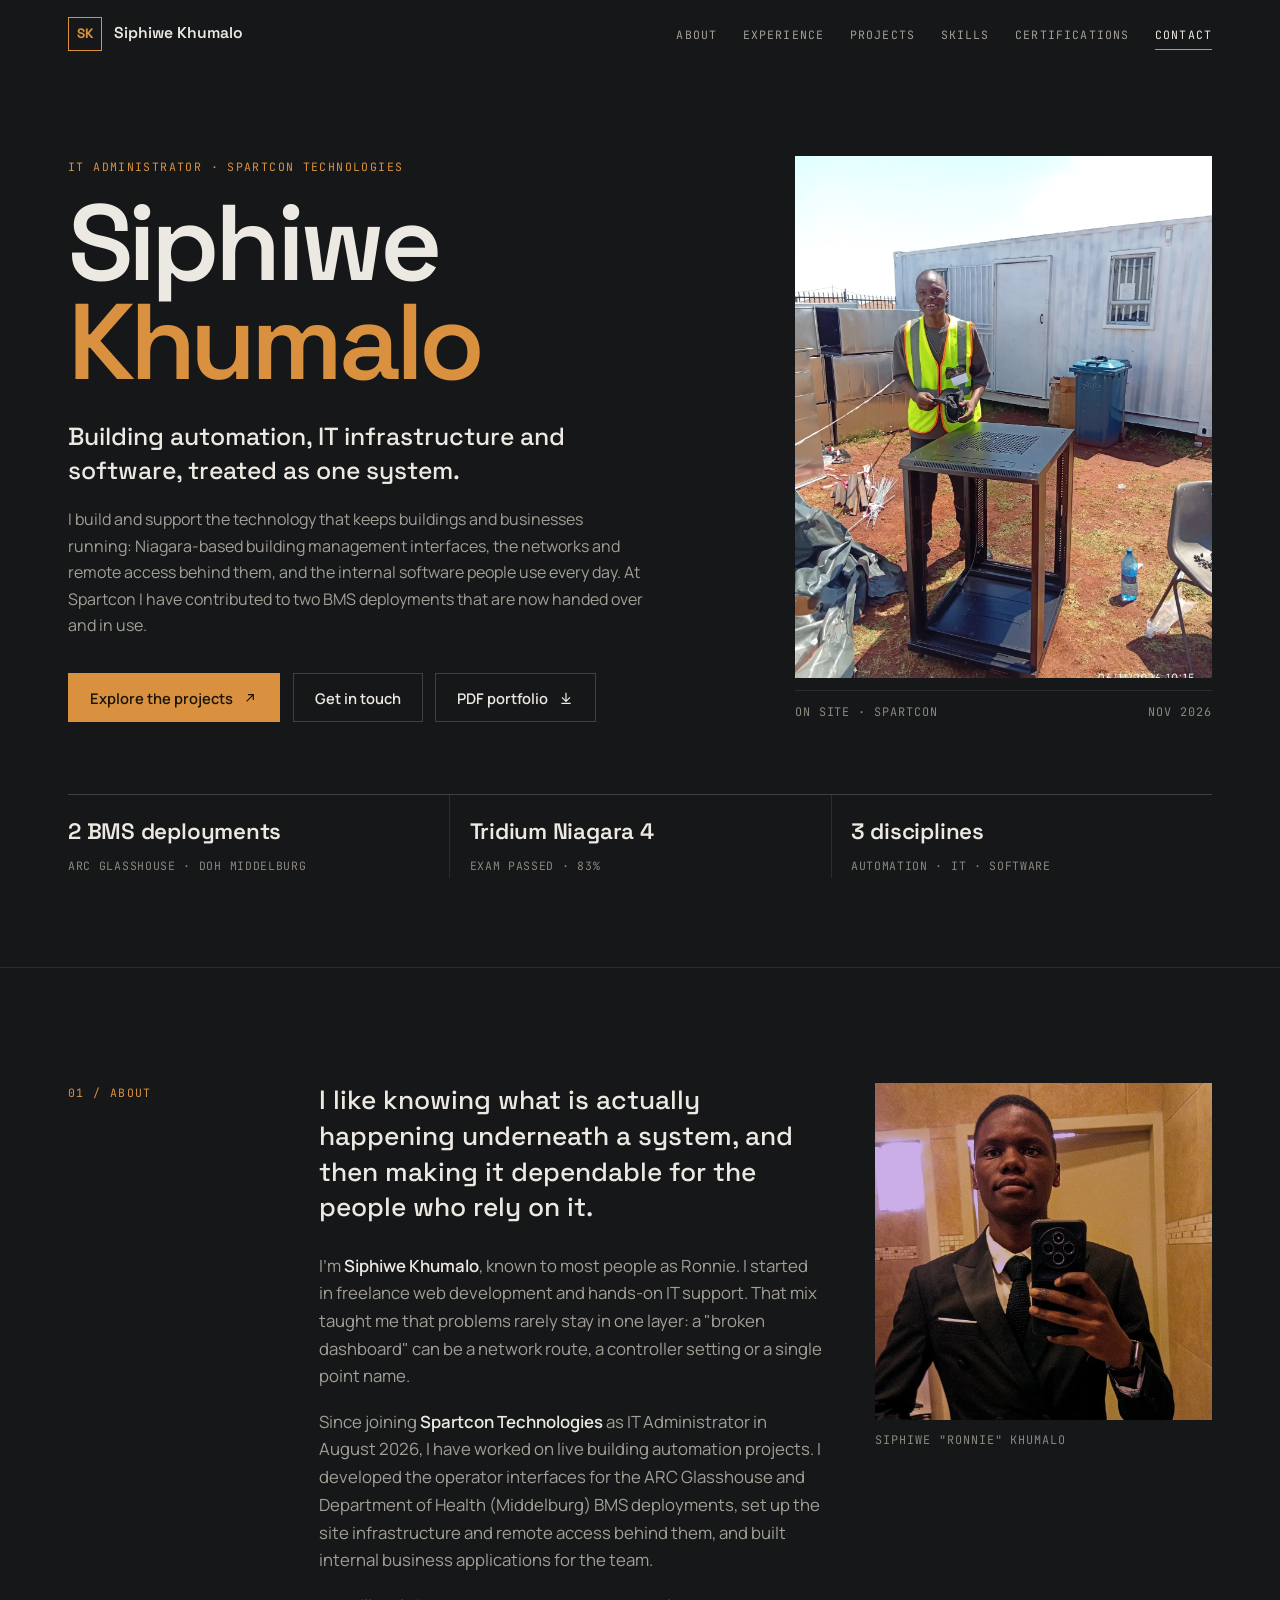
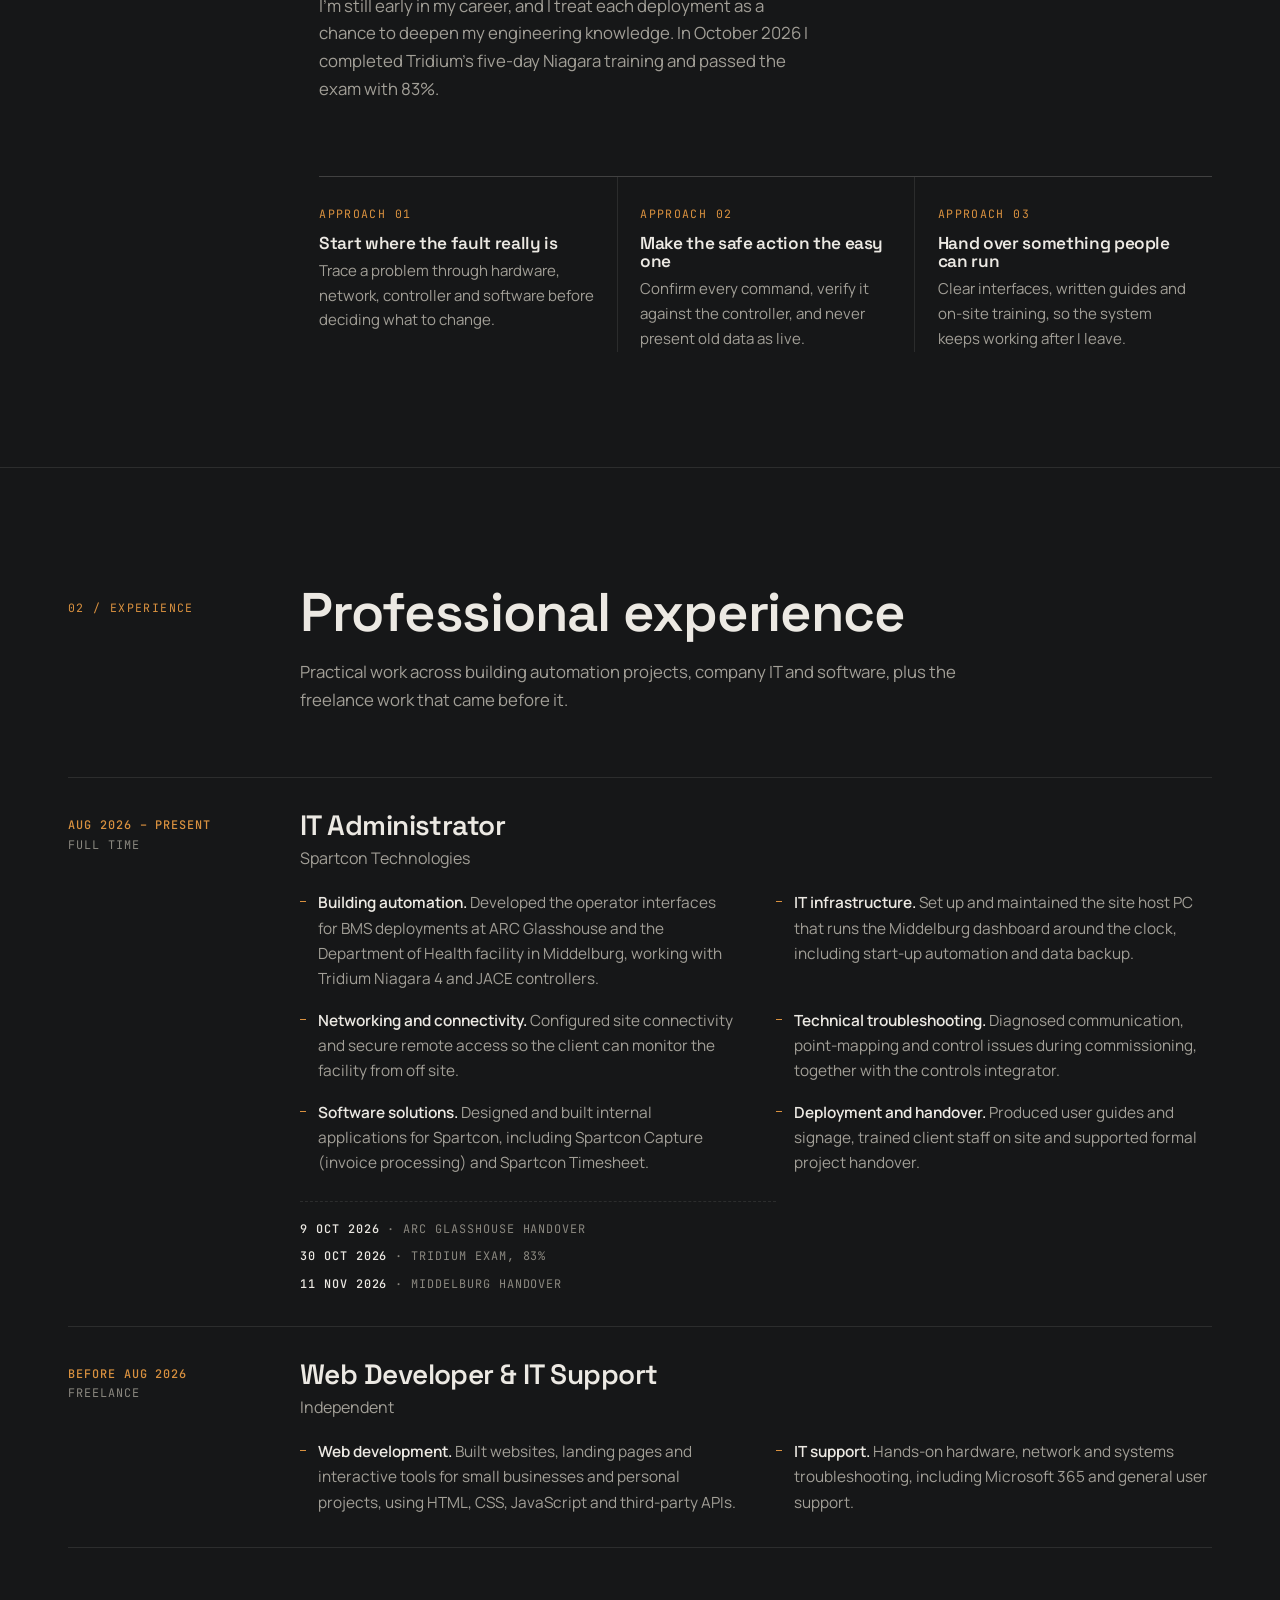
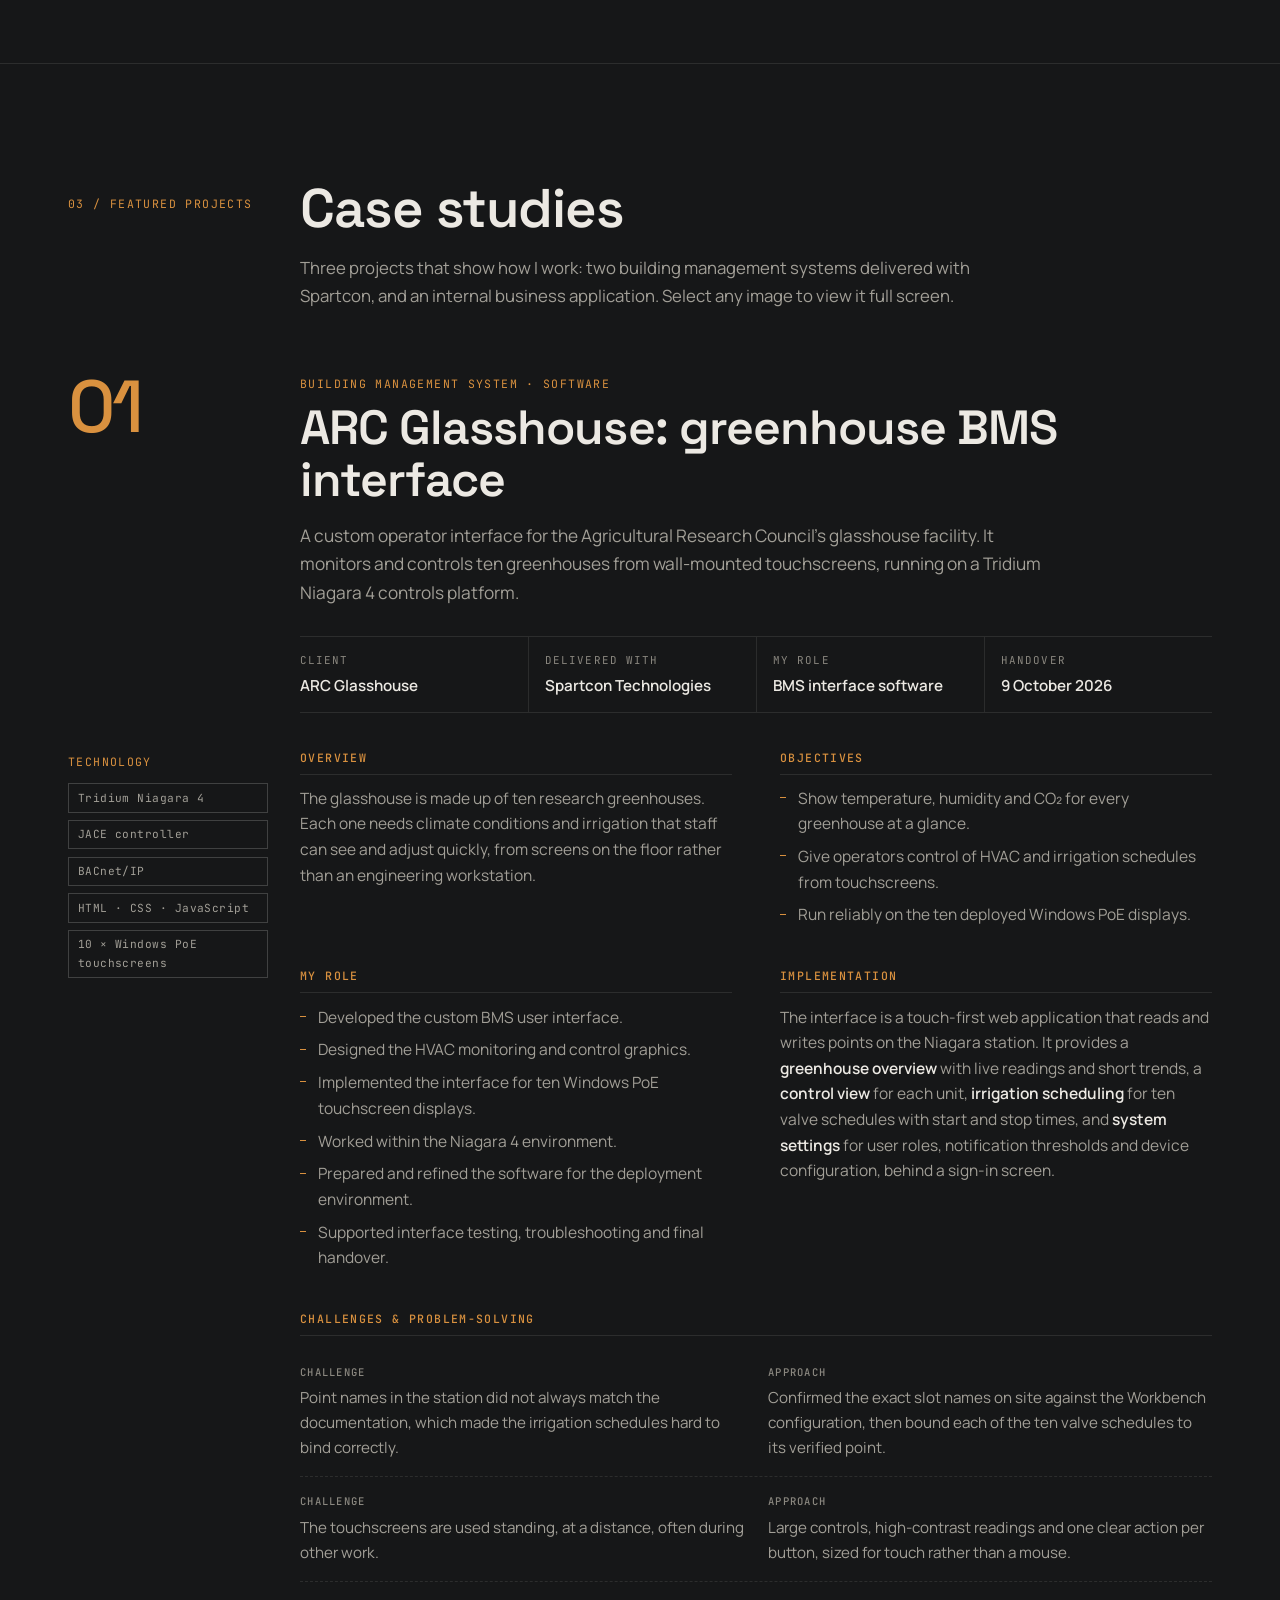
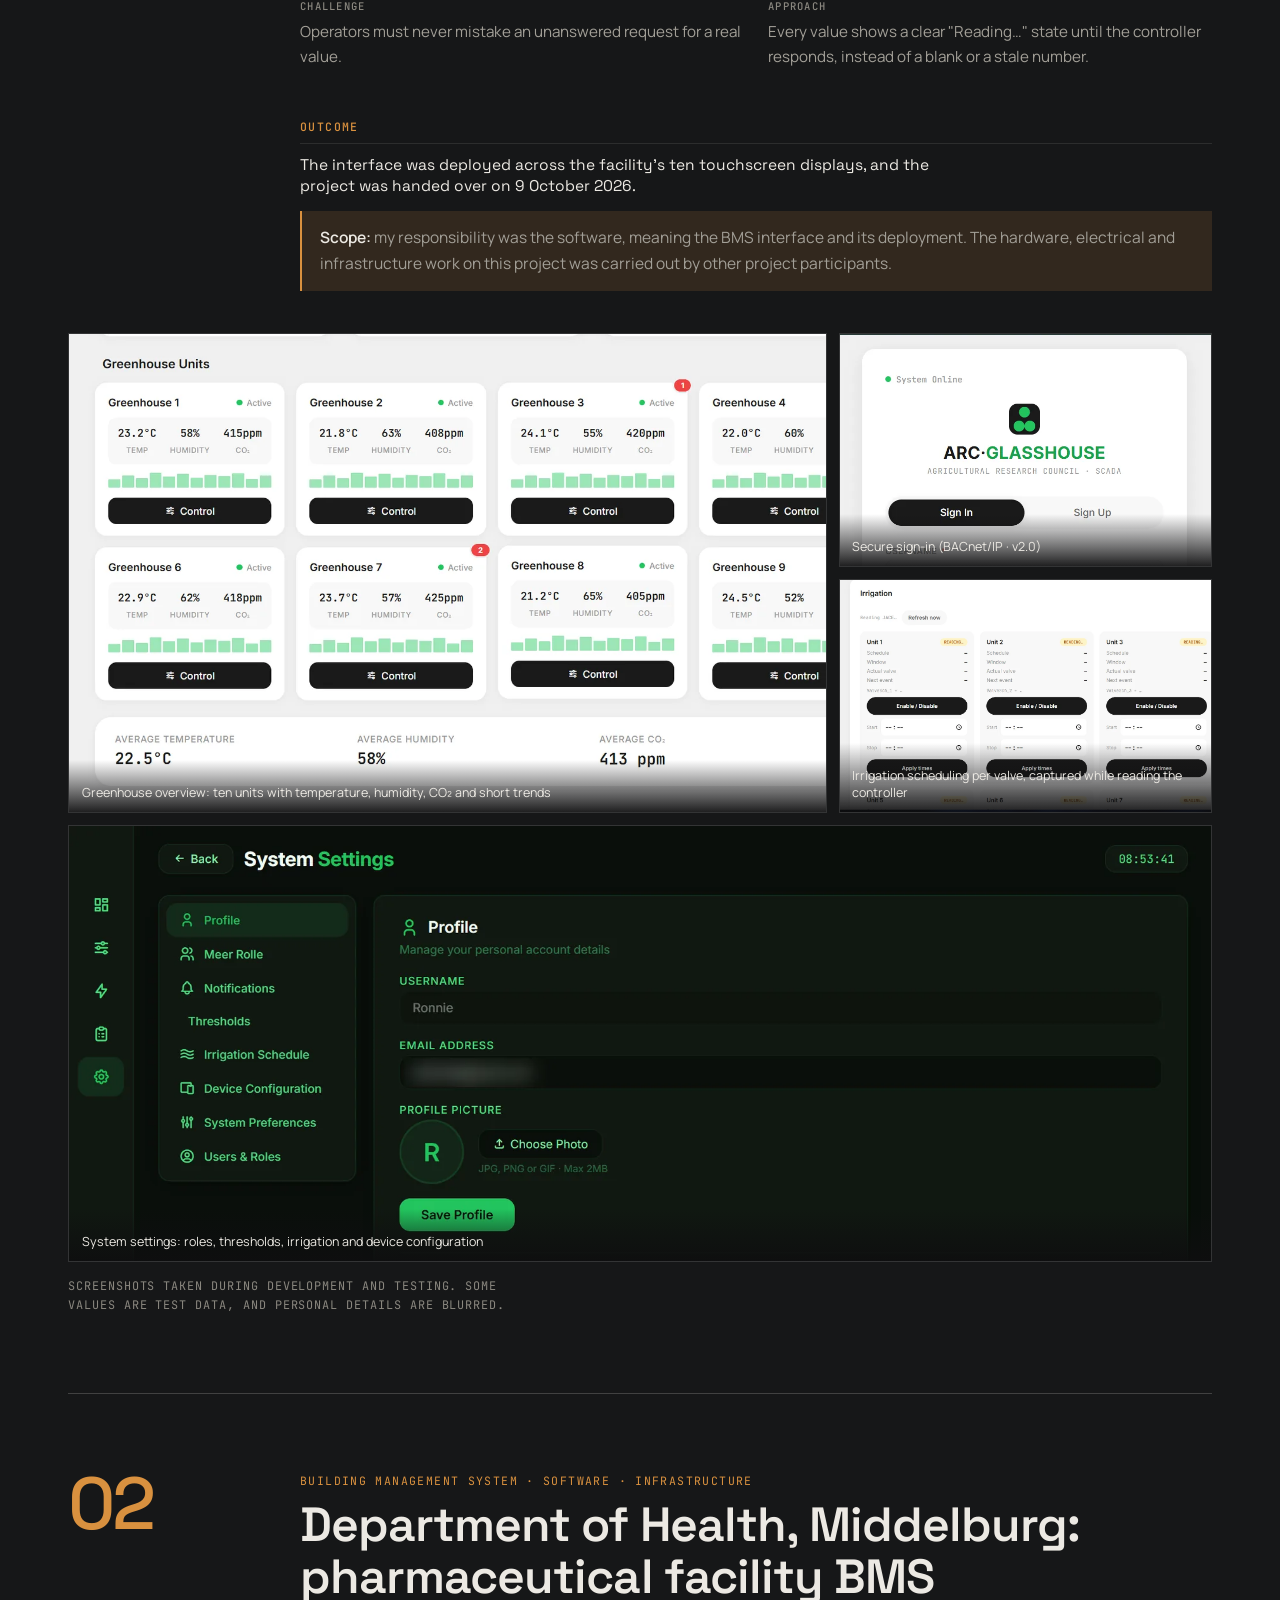
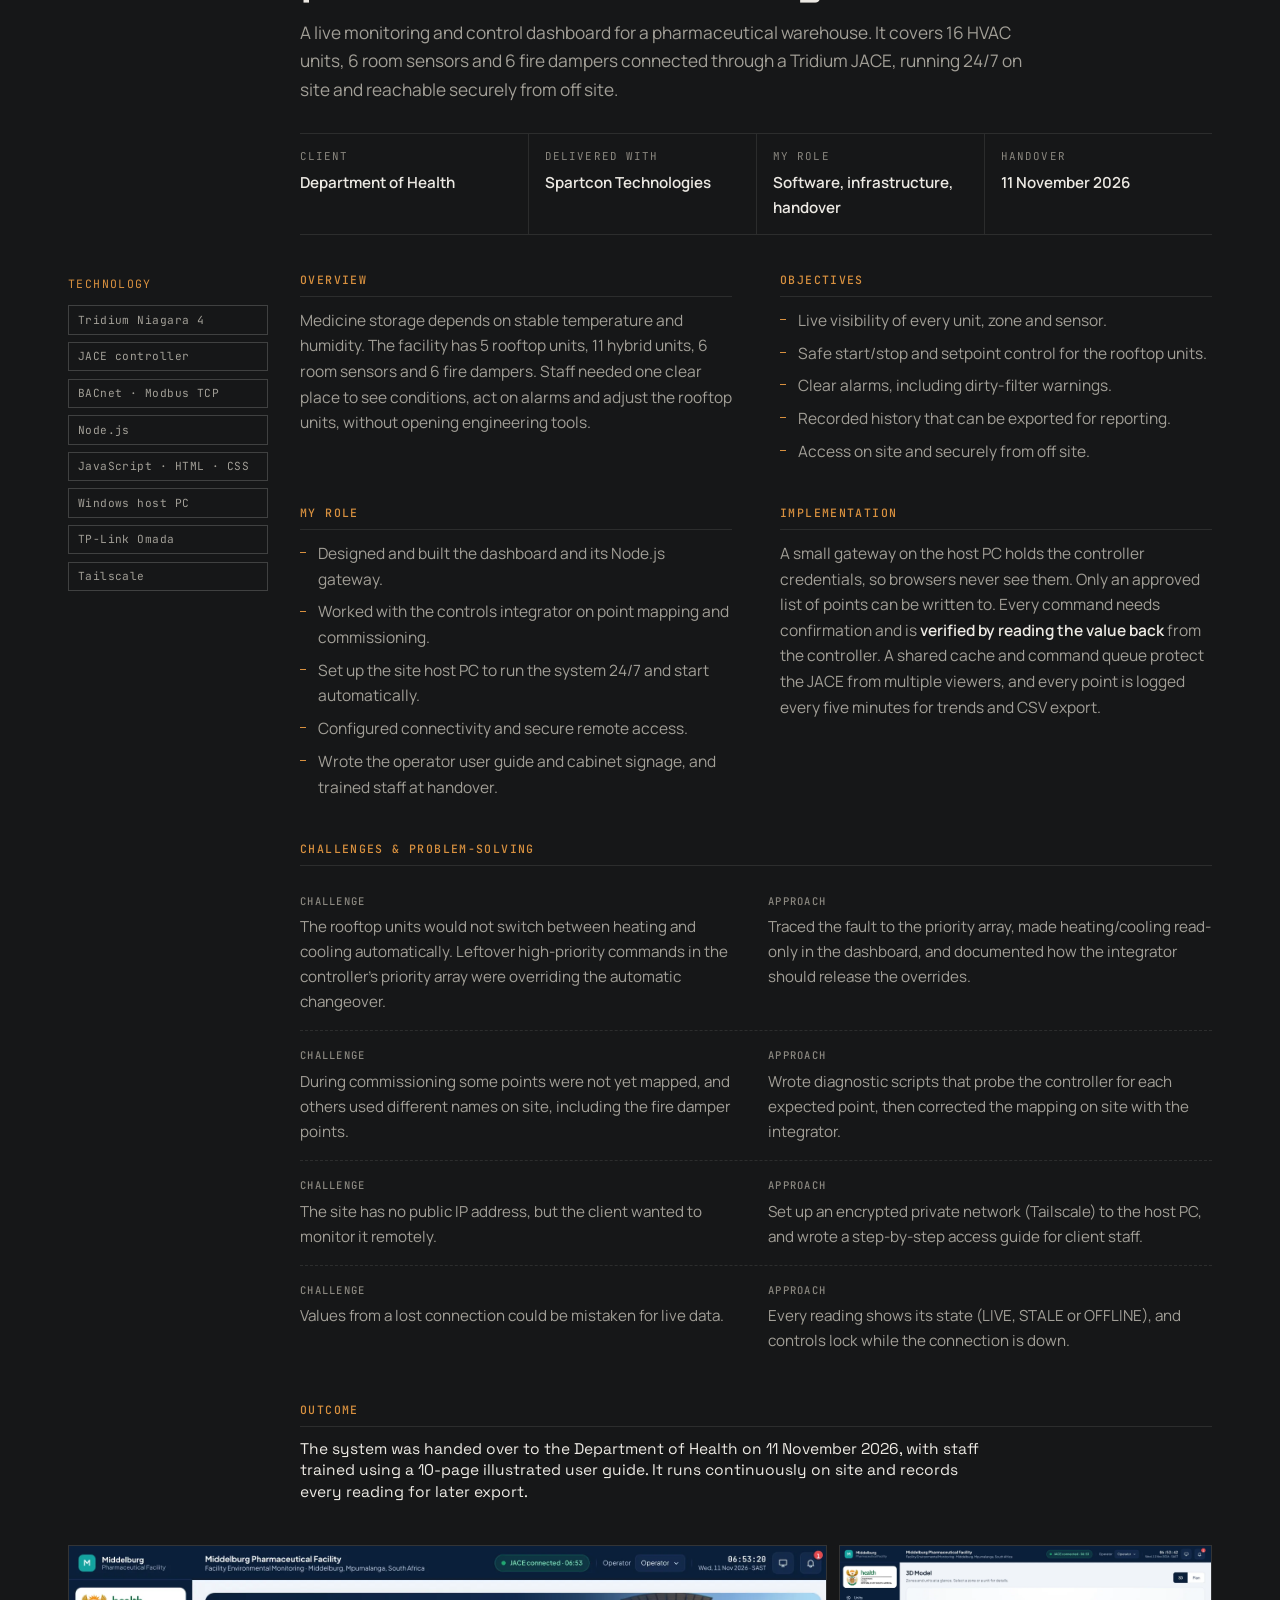
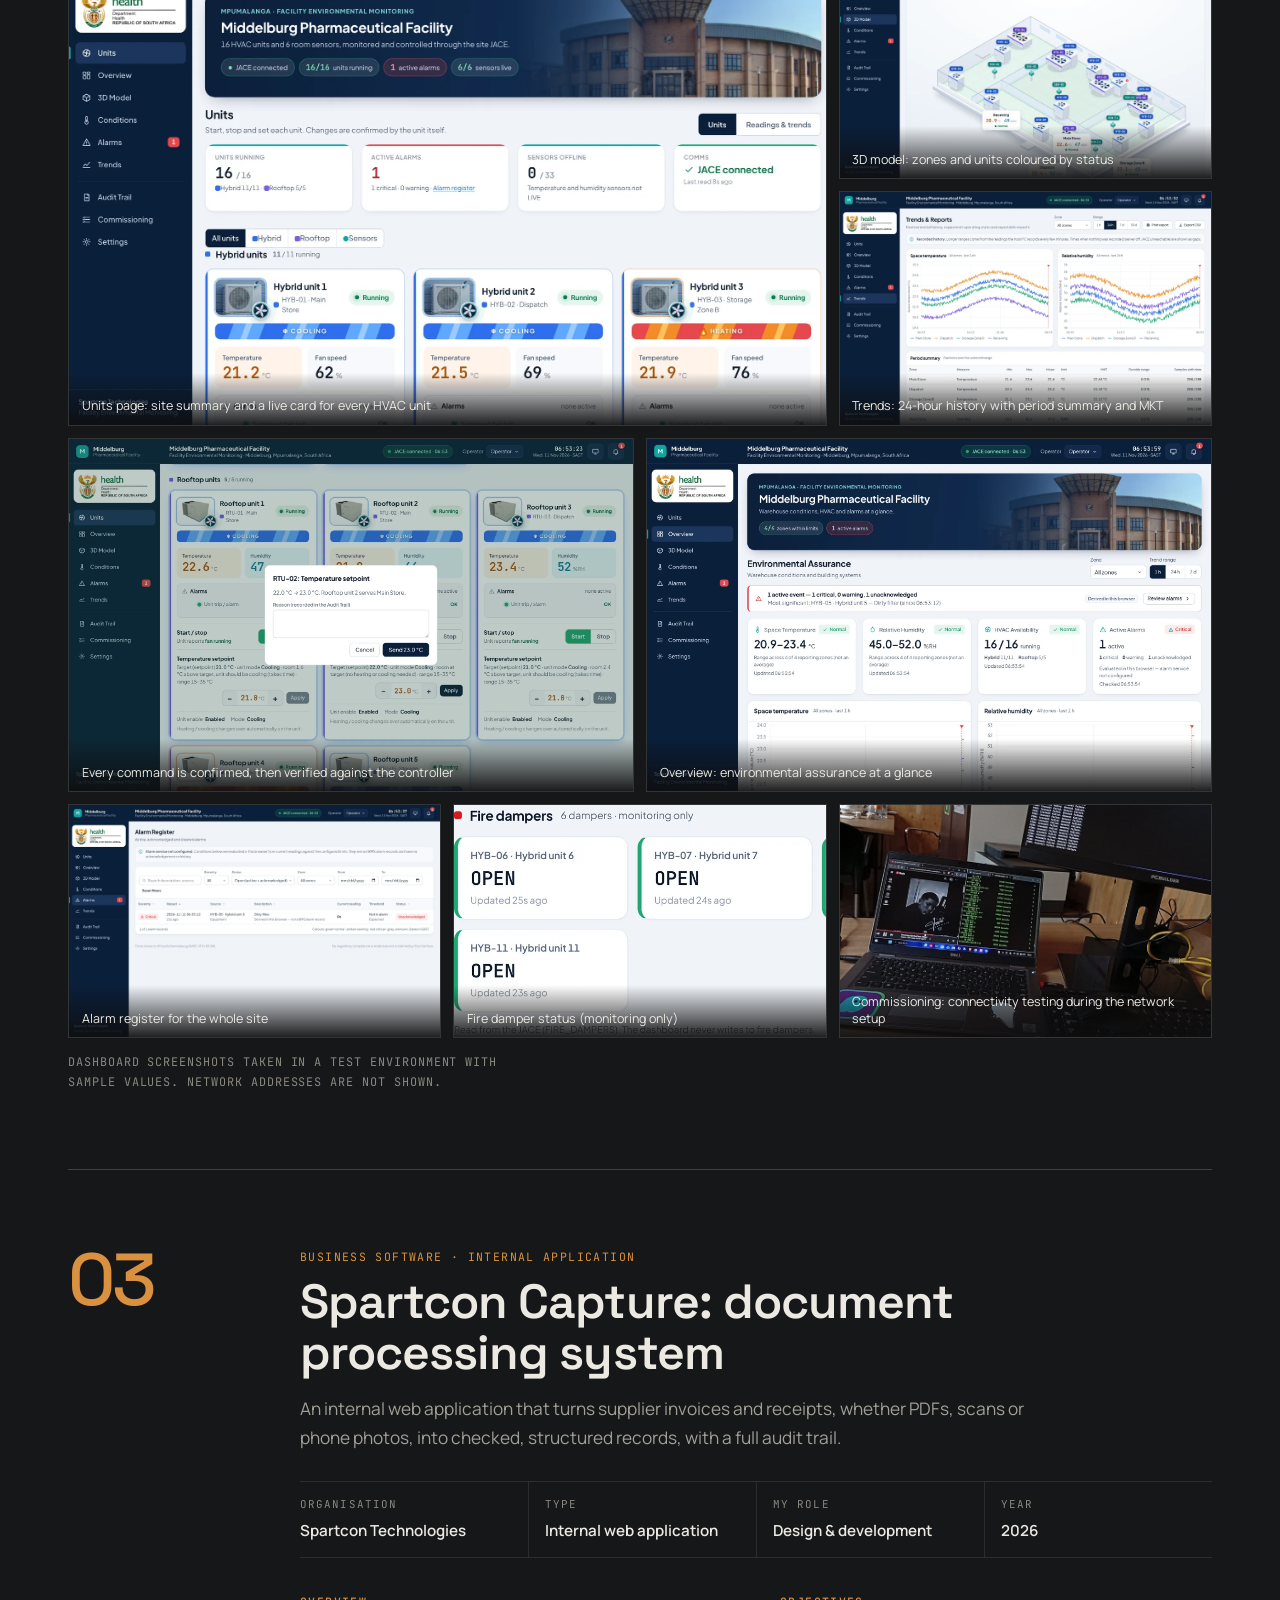
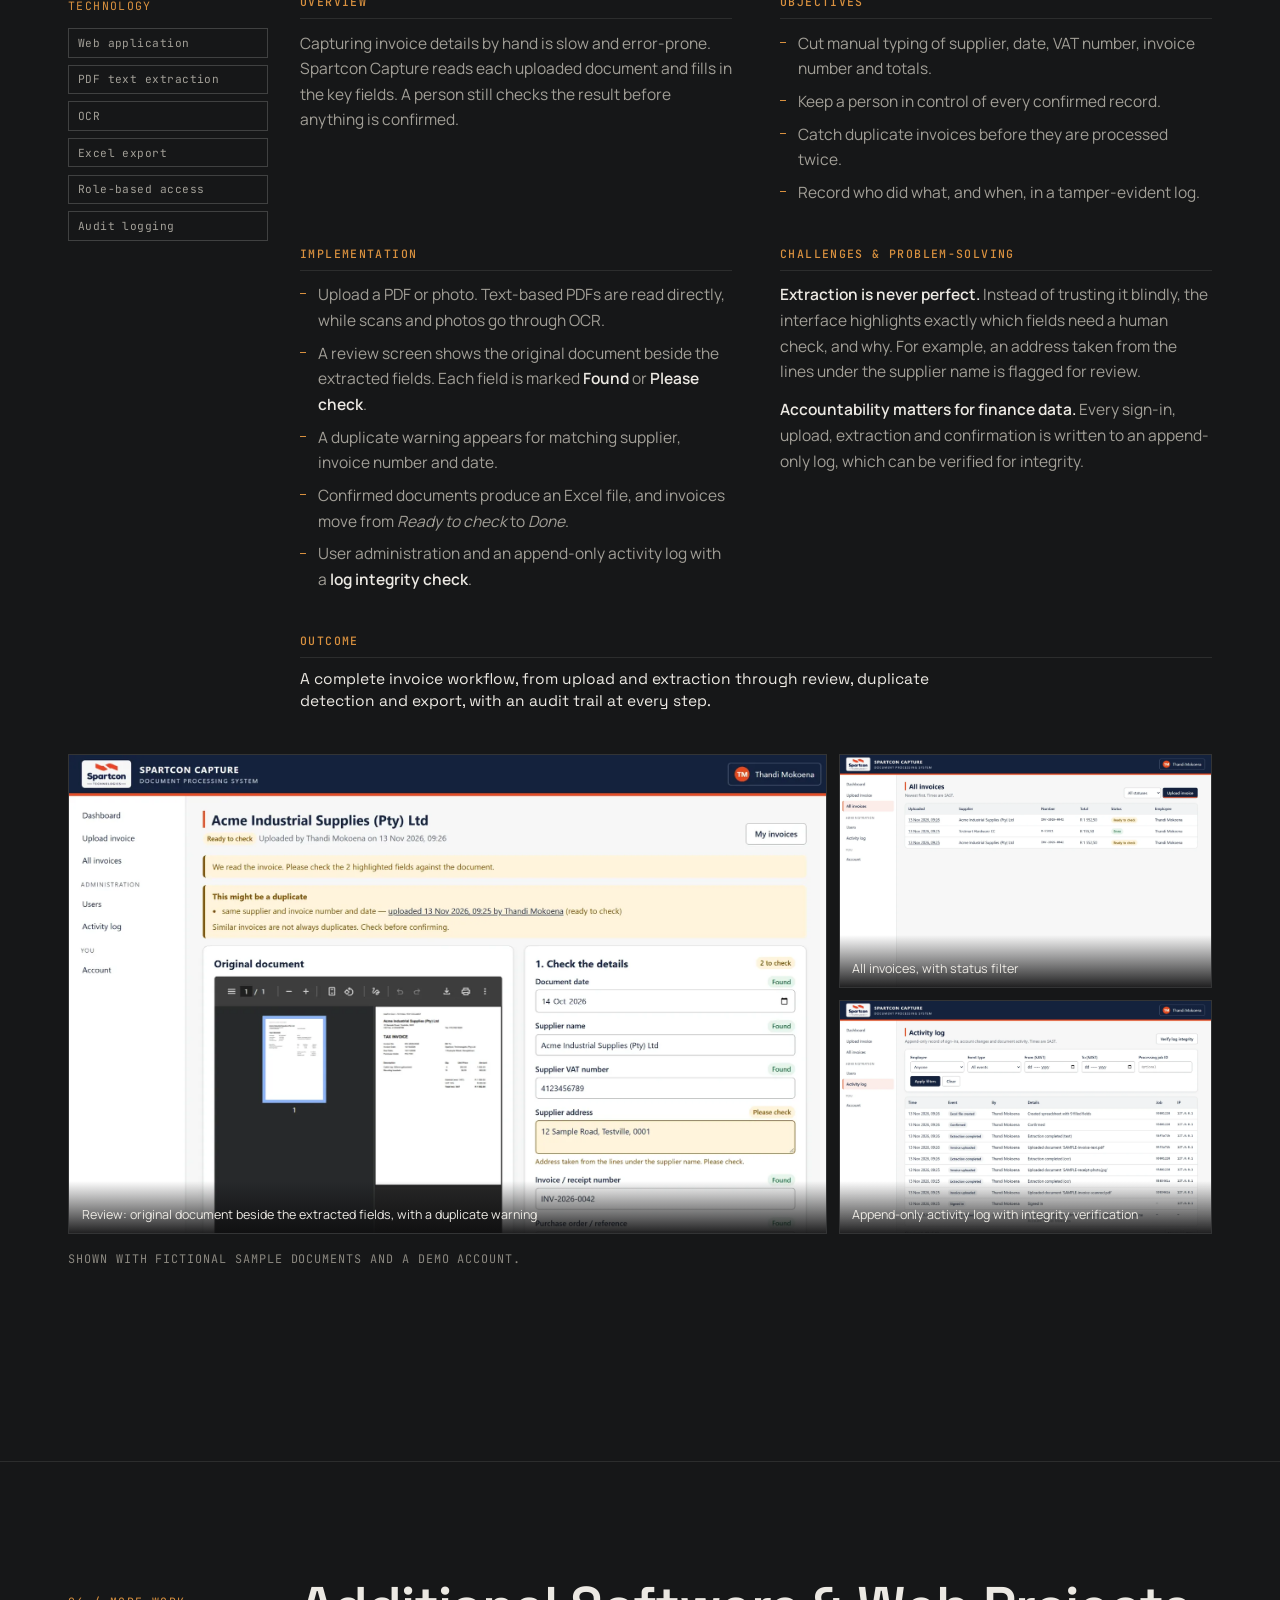
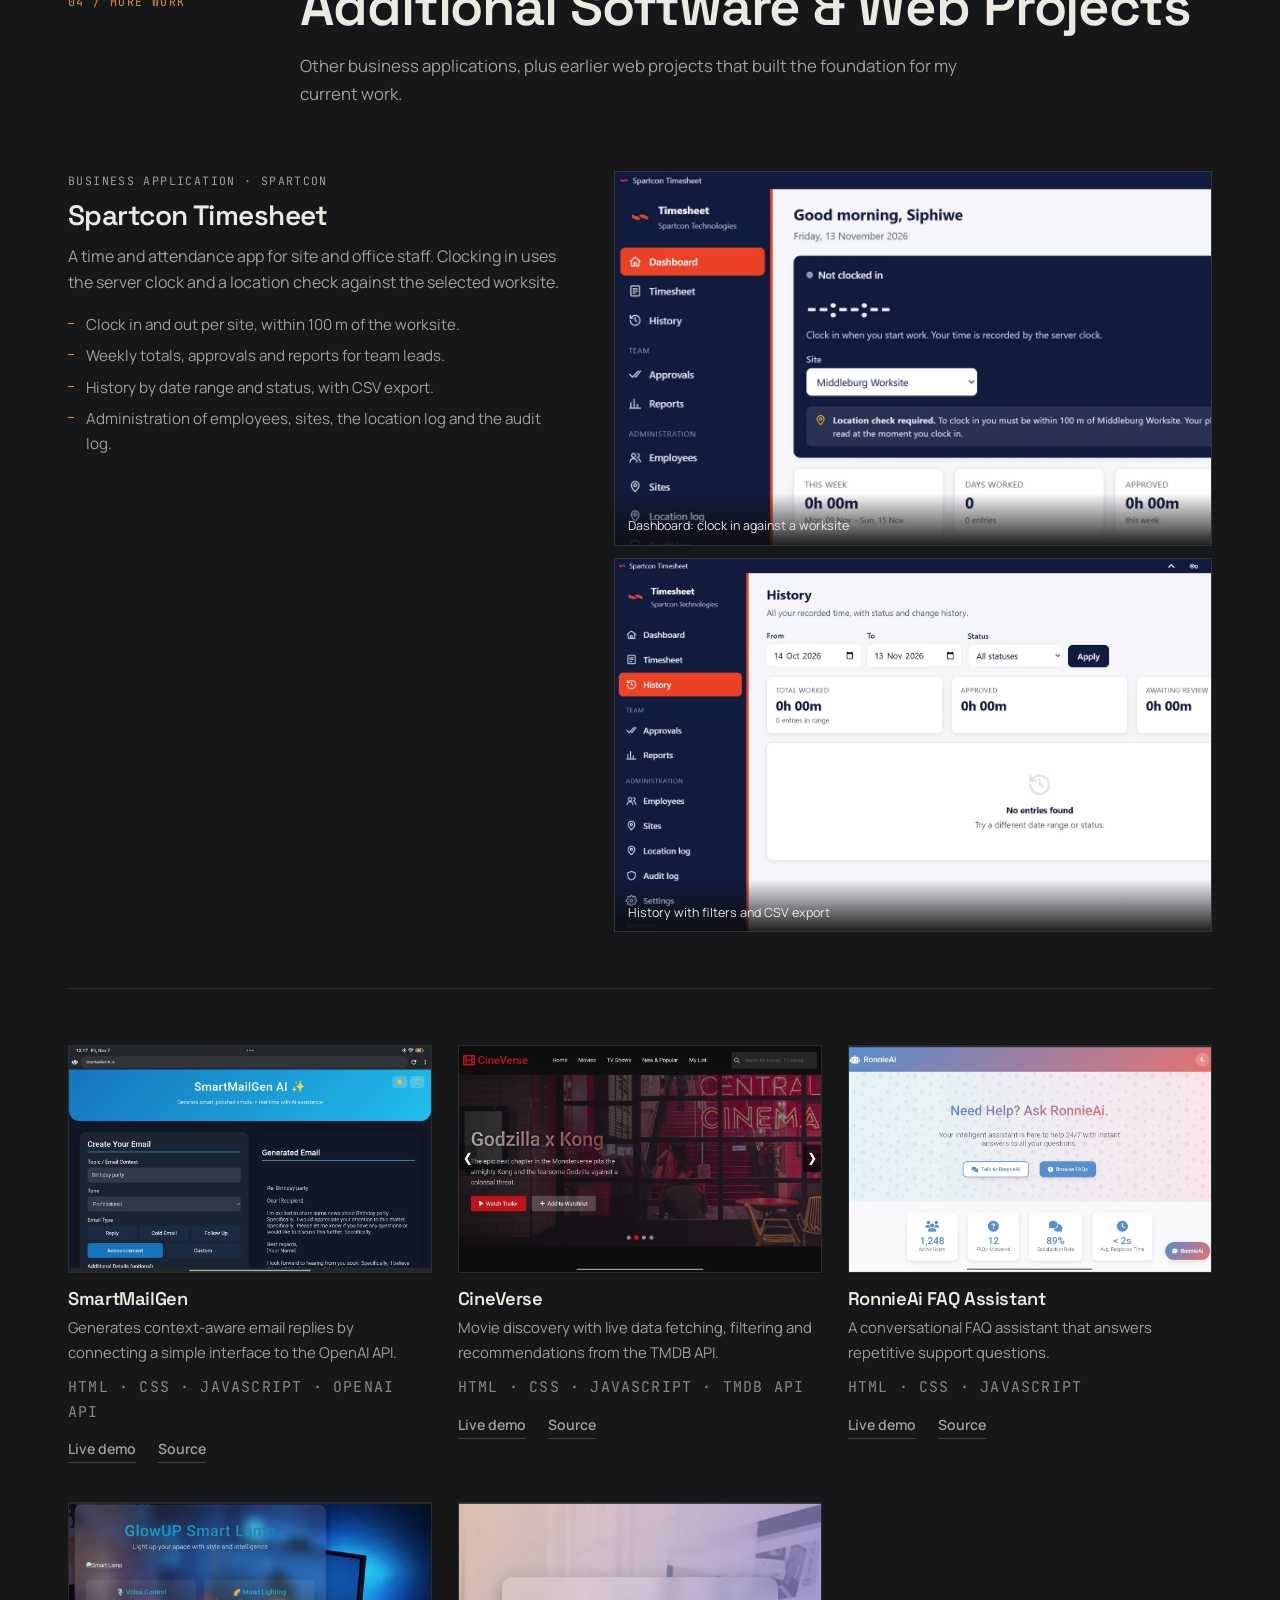
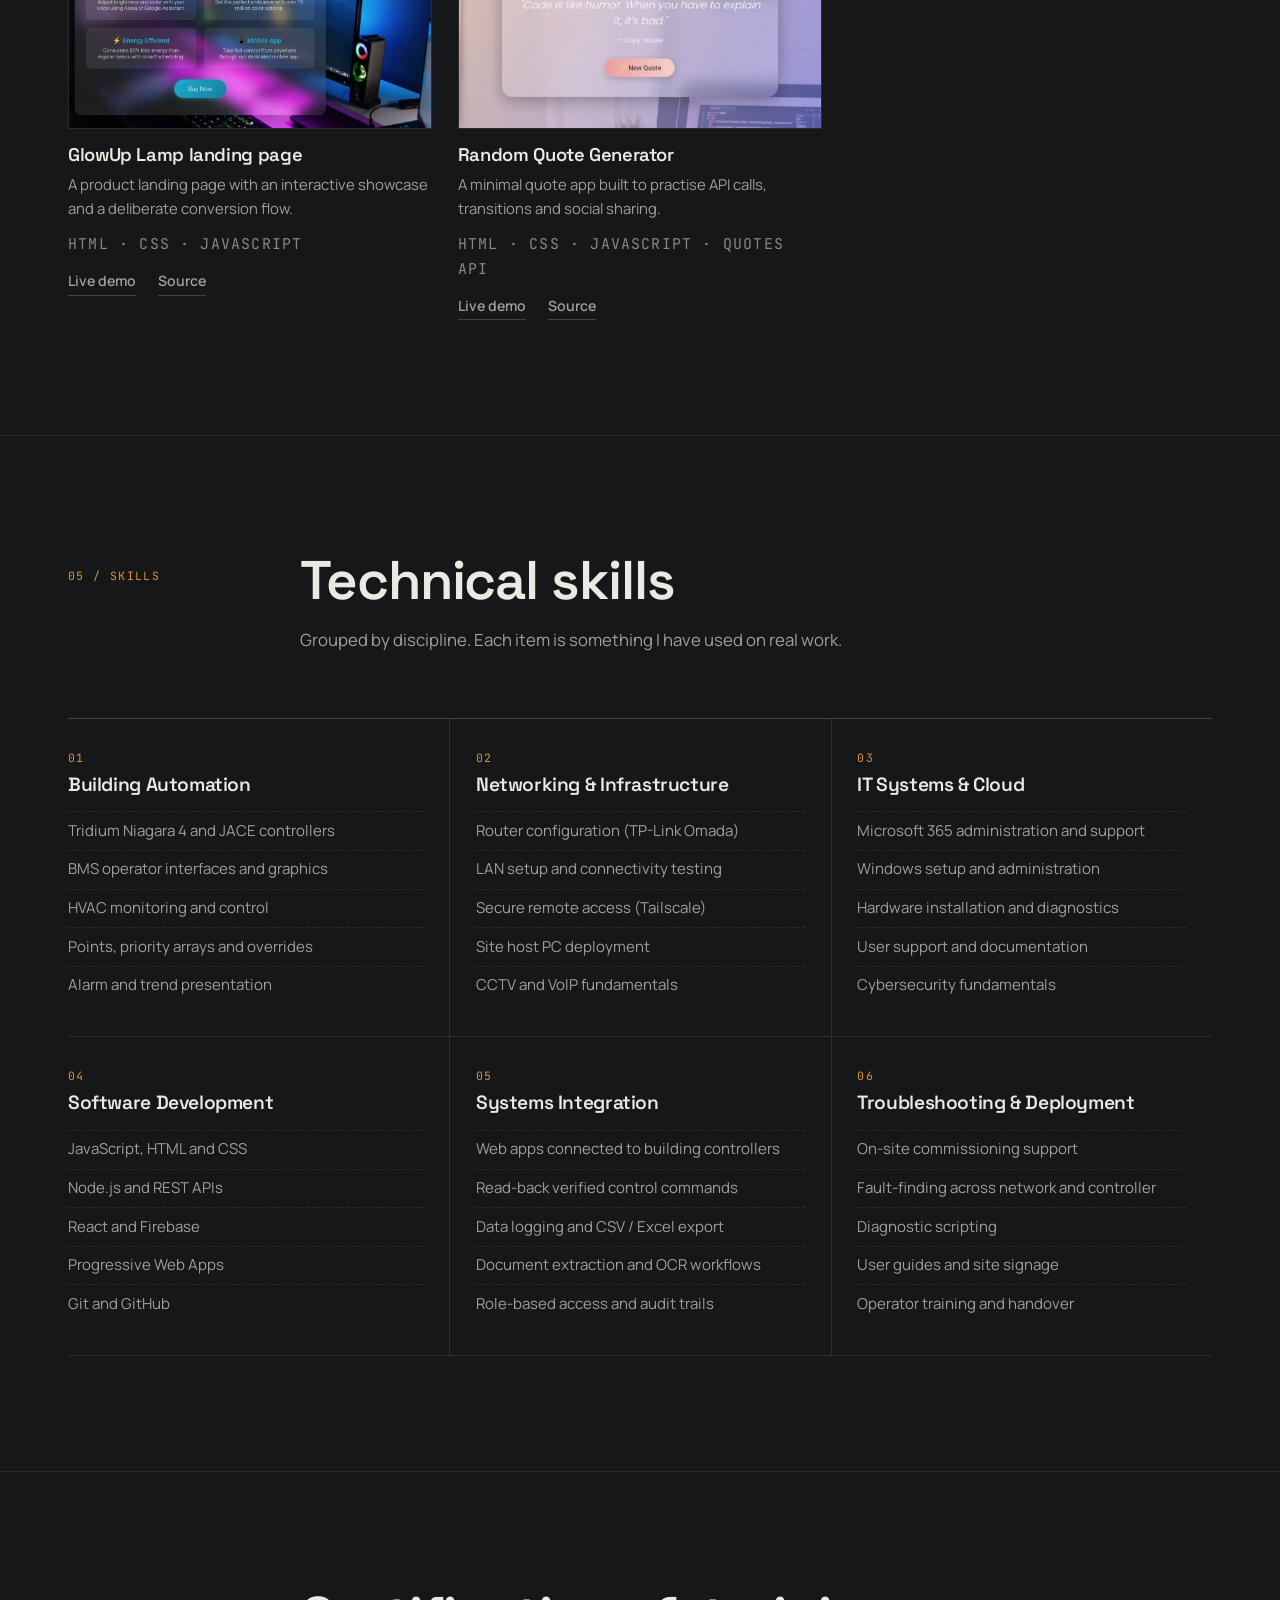
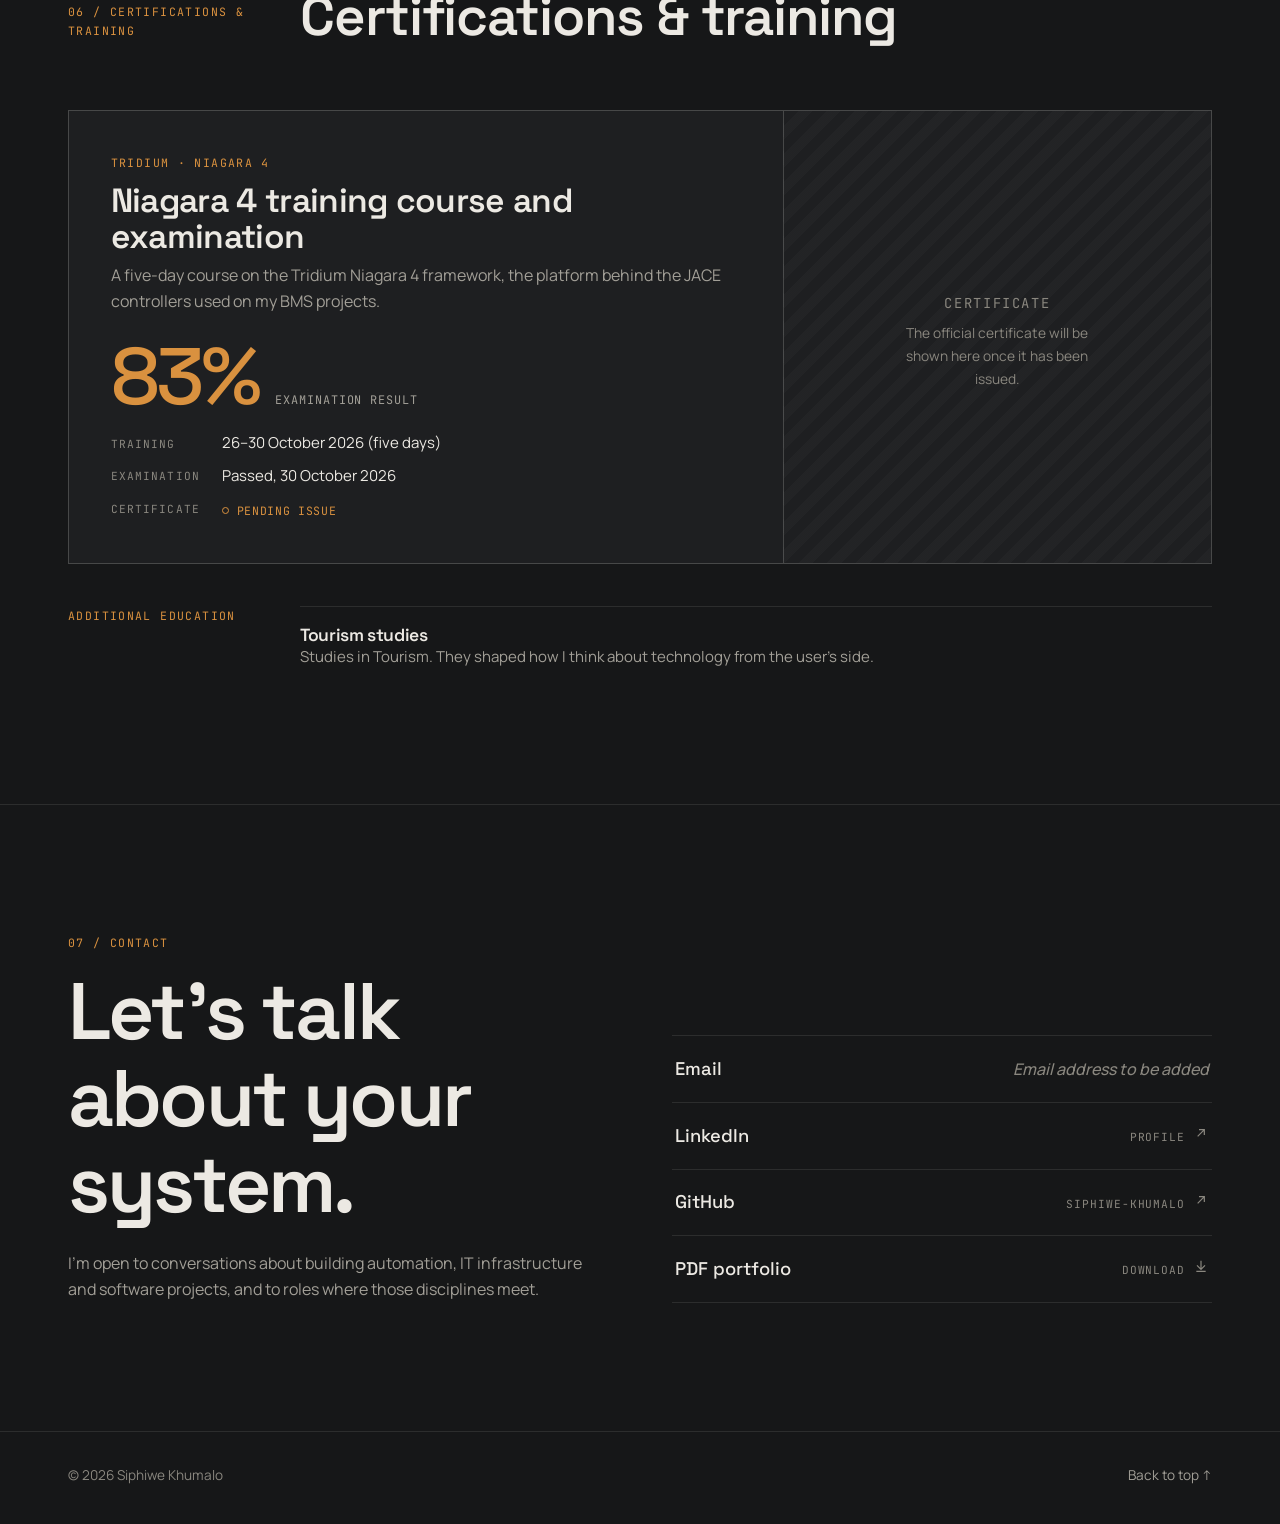
==== commit 7ac2743d: "Rebuild portfolio: engineering case studies, new design and PDF portfolio - New editorial graphite/a" ====
--- a/index.html
+++ b/index.html
@@ -1,1708 +1,430 @@
-
-
-Index · HTML
-<!DOCTYPE html>
-<html lang="en">
+<!doctype html>
+<html lang="en-ZA">
 <head>
-<meta charset="UTF-8" />
-<meta name="viewport" content="width=device-width, initial-scale=1.0" />
-<title>Siphiwe Khumalo | IT & Technology</title>
-<meta name="description" content="Siphiwe Khumalo — technology professional working across hardware, networks, infrastructure, cloud and software. Portfolio, projects, and contact." />
-<style>
-  @import url('https://fonts.googleapis.com/css2?family=Big+Shoulders+Display:wght@600;700;800&family=IBM+Plex+Sans:wght@300;400;500;600&family=IBM+Plex+Mono:wght@400;500&display=swap');
- 
-  :root {
-    --bg: #111110;
-    --text: #f2efe8;
-    --text-muted: #9c988c;
-    --text-faint: #6f6c63;
-    --accent: #c9a568;
-    --accent-soft: rgba(201, 165, 104, 0.35);
-    --border: rgba(242, 239, 232, 0.12);
-    --border-strong: rgba(242, 239, 232, 0.24);
-    --max: 1180px;
-    --gap: clamp(1.5rem, 4vw, 3rem);
-    --ease: cubic-bezier(0.4, 0, 0.2, 1);
-  }
- 
-  * { margin: 0; padding: 0; box-sizing: border-box; }
-  html { scroll-behavior: smooth; }
- 
-  body {
-    background: var(--bg);
-    color: var(--text);
-    font-family: 'IBM Plex Sans', sans-serif;
-    font-weight: 300;
-    line-height: 1.65;
-    -webkit-font-smoothing: antialiased;
-  }
- 
-  img { display: block; max-width: 100%; }
-  a { color: inherit; }
-  ::selection { background: var(--accent-soft); color: var(--text); }
- 
-  a:focus-visible, button:focus-visible, input:focus-visible, textarea:focus-visible {
-    outline: 1px solid var(--accent);
-    outline-offset: 3px;
-  }
- 
-  .wrap { max-width: var(--max); margin: 0 auto; padding-left: var(--gap); padding-right: var(--gap); }
- 
-  .eyebrow {
-    font-family: 'IBM Plex Mono', monospace;
-    font-size: 0.72rem;
-    letter-spacing: 0.22em;
-    text-transform: uppercase;
-    color: var(--accent);
-    display: inline-block;
-    margin-bottom: 0.9rem;
-  }
- 
-  h2 {
-    font-family: 'Big Shoulders Display', sans-serif;
-    font-weight: 700;
-    text-transform: uppercase;
-    font-size: clamp(2rem, 4.2vw, 3.1rem);
-    letter-spacing: 0.01em;
-    line-height: 1;
-  }
- 
-  section { padding: clamp(4.5rem, 9vw, 7.5rem) 0; }
-  section + section { border-top: 1px solid var(--border); }
-  .section-head { margin-bottom: clamp(2.5rem, 6vw, 4rem); max-width: 62ch; }
-  .section-head p.lede { color: var(--text-muted); margin-top: 1rem; font-size: 1rem; }
- 
-  /* ---------- Nav ---------- */
-  header.site-nav {
-    position: fixed; top: 0; left: 0; right: 0; z-index: 1000;
-    padding: 1.4rem var(--gap);
-    display: flex; align-items: center; justify-content: space-between;
-    transition: background-color 0.35s var(--ease), border-color 0.35s var(--ease), padding 0.35s var(--ease);
-    border-bottom: 1px solid transparent;
-  }
-  header.site-nav.scrolled {
-    background: rgba(17, 17, 16, 0.92);
-    backdrop-filter: blur(6px);
-    border-bottom-color: var(--border);
-    padding-top: 1rem; padding-bottom: 1rem;
-  }
-  .nav-mark {
-    width: 34px; height: 34px;
-    border: 1px solid var(--border-strong);
-    display: flex; align-items: center; justify-content: center;
-    font-family: 'Big Shoulders Display', sans-serif;
-    font-weight: 700; font-size: 0.95rem; letter-spacing: 0.02em;
-    color: var(--text); text-decoration: none; flex-shrink: 0;
-  }
-  .nav-links { display: flex; gap: 1.9rem; list-style: none; }
-  .nav-links a {
-    text-decoration: none; font-size: 0.74rem; letter-spacing: 0.14em;
-    text-transform: uppercase; color: var(--text-muted); font-weight: 500;
-    position: relative; padding-bottom: 4px;
-  }
-  .nav-links a::after {
-    content: ''; position: absolute; left: 0; bottom: 0; width: 0; height: 1px;
-    background: var(--accent); transition: width 0.25s var(--ease);
-  }
-  .nav-links a:hover { color: var(--text); }
-  .nav-links a:hover::after { width: 100%; }
- 
-  .nav-toggle {
-    display: none; background: none; border: 1px solid var(--border-strong);
-    width: 40px; height: 40px; align-items: center; justify-content: center;
-    cursor: pointer; flex-direction: column; gap: 5px;
-  }
-  .nav-toggle span { display: block; width: 18px; height: 1px; background: var(--text); transition: transform 0.25s var(--ease), opacity 0.25s var(--ease); }
-  .nav-toggle[aria-expanded="true"] span:nth-child(1) { transform: translateY(6px) rotate(45deg); }
-  .nav-toggle[aria-expanded="true"] span:nth-child(2) { opacity: 0; }
-  .nav-toggle[aria-expanded="true"] span:nth-child(3) { transform: translateY(-6px) rotate(-45deg); }
- 
-  /* ---------- Hero ---------- */
-  #hero { position: relative; min-height: 100vh; display: flex; align-items: flex-end; background: #0c0c0b; }
-  .hero-media { position: absolute; inset: 0; overflow: hidden; }
-  .hero-media img { width: 100%; height: 100%; object-fit: cover; filter: grayscale(35%) contrast(1.04); }
-  .hero-media::after {
-    content: ''; position: absolute; inset: 0;
-    background: linear-gradient(to bottom, rgba(12,12,11,0.25) 0%, rgba(12,12,11,0.55) 55%, var(--bg) 96%),
-                linear-gradient(to right, rgba(12,12,11,0.35) 0%, transparent 45%);
-  }
-  .hero-content { position: relative; width: 100%; padding: 0 var(--gap) clamp(3rem, 8vw, 5.5rem); }
-  .hero-content .eyebrow { margin-bottom: 1.1rem; }
-  .hero-content h1 {
-    font-family: 'Big Shoulders Display', sans-serif; font-weight: 800; text-transform: uppercase;
-    font-size: clamp(3.1rem, 10vw, 7.4rem); line-height: 0.9; letter-spacing: 0.005em; max-width: 16ch;
-  }
-  .hero-tagline { margin-top: 1.6rem; max-width: 46ch; color: var(--text-muted); font-size: 1.02rem; font-weight: 300; }
-  .hero-cta { display: flex; flex-wrap: wrap; gap: 1rem; margin-top: 2.4rem; }
- 
-  .btn {
-    display: inline-flex; align-items: center; gap: 0.5rem; padding: 0.85rem 1.8rem;
-    border: 1px solid var(--border-strong); border-radius: 999px;
-    font-family: 'IBM Plex Sans', sans-serif; font-size: 0.82rem; letter-spacing: 0.06em;
-    text-transform: uppercase; font-weight: 500; text-decoration: none; color: var(--text);
-    background: transparent; cursor: pointer; transition: border-color 0.25s var(--ease), color 0.25s var(--ease);
-  }
-  .btn:hover { border-color: var(--accent); color: var(--accent); }
-  .btn-fill { background: var(--text); color: var(--bg); border-color: var(--text); }
-  .btn-fill:hover { background: var(--accent); border-color: var(--accent); color: var(--bg); }
- 
-  /* ---------- About ---------- */
-  .about-grid { display: grid; grid-template-columns: 1.1fr 0.9fr; gap: clamp(2.5rem, 6vw, 5rem); align-items: start; }
-  .about-copy h3 {
-    font-family: 'Big Shoulders Display', sans-serif; font-size: clamp(1.5rem, 2.4vw, 2rem);
-    text-transform: uppercase; font-weight: 700; margin-bottom: 1.2rem; letter-spacing: 0.01em;
-  }
-  .about-copy p { color: var(--text-muted); margin-bottom: 1.1rem; max-width: 58ch; }
-  .about-copy p strong { color: var(--text); font-weight: 500; }
- 
-  .stat-row { display: grid; grid-template-columns: repeat(3, 1fr); margin-top: 2.6rem; border-top: 1px solid var(--border); }
-  .stat-row div { padding: 1.4rem 1.2rem 0 0; border-right: 1px solid var(--border); }
-  .stat-row div:last-child { border-right: none; padding-right: 0; }
-  .stat-row h4 {
-    font-family: 'Big Shoulders Display', sans-serif; font-size: clamp(1.6rem, 3vw, 2.3rem);
-    color: var(--accent); font-weight: 700; line-height: 1;
-  }
-  .stat-row p { font-size: 0.72rem; letter-spacing: 0.05em; text-transform: uppercase; color: var(--text-faint); margin-top: 0.5rem; font-family: 'IBM Plex Mono', monospace; }
- 
-  .about-portrait { position: relative; border: 1px solid var(--border); padding: 14px; }
-  .about-portrait img { width: 100%; aspect-ratio: 4 / 5; object-fit: cover; filter: grayscale(55%) contrast(1.05); }
-  .about-portrait::before, .about-portrait::after { content: ''; position: absolute; width: 22px; height: 22px; border: 1px solid var(--accent); }
-  .about-portrait::before { top: -1px; left: -1px; border-right: none; border-bottom: none; }
-  .about-portrait::after { bottom: -1px; right: -1px; border-left: none; border-top: none; }
- 
-  /* ---------- How I Work / Stack diagram (signature element) ---------- */
-  .work-grid { display: grid; grid-template-columns: 0.85fr 1.15fr; gap: clamp(2.5rem, 6vw, 5rem); align-items: center; }
-  .work-copy p { color: var(--text-muted); margin-bottom: 1.1rem; max-width: 52ch; }
-  .work-copy p strong { color: var(--text); font-weight: 500; }
- 
-  .stack {
-    display: flex; flex-direction: column; border: 1px solid var(--border);
-  }
-  .stack-layer {
-    display: grid; grid-template-columns: 2.6rem 1fr; align-items: center;
-    padding: 1.05rem 1.3rem;
-    border-bottom: 1px solid var(--border);
-    position: relative;
-    transition: background-color 0.25s var(--ease), padding-left 0.25s var(--ease);
-  }
-  .stack-layer:last-child { border-bottom: none; }
-  .stack-layer:hover { background: rgba(242,239,232,0.03); padding-left: 1.7rem; }
-  .stack-layer .idx {
-    font-family: 'IBM Plex Mono', monospace; font-size: 0.72rem; color: var(--accent);
-  }
-  .stack-layer h4 {
-    font-family: 'Big Shoulders Display', sans-serif; font-size: 1.05rem; text-transform: uppercase;
-    font-weight: 700; letter-spacing: 0.02em; margin-bottom: 0.2rem;
-  }
-  .stack-layer p { color: var(--text-muted); font-size: 0.88rem; max-width: 42ch; }
-  .stack-layer .idx::after {
-    content: ''; display: block; width: 1px; height: 1.6rem; background: var(--border-strong);
-    margin: 0.4rem auto 0;
-  }
-  .stack-layer:last-child .idx::after { display: none; }
- 
-  /* ---------- Skills / Tech & IT ---------- */
-  .skills-grid { display: grid; grid-template-columns: repeat(3, 1fr); gap: clamp(2rem, 5vw, 3.5rem); }
-  .skill-col h3 {
-    font-family: 'IBM Plex Mono', monospace; font-size: 0.76rem; letter-spacing: 0.12em; text-transform: uppercase;
-    color: var(--accent); padding-bottom: 0.9rem; border-bottom: 1px solid var(--border-strong); margin-bottom: 0.4rem;
-  }
-  .skill-col p.col-note { color: var(--text-faint); font-size: 0.82rem; margin: 0.7rem 0 0.3rem; }
-  .skill-col ul { list-style: none; }
-  .skill-col li { padding: 0.75rem 0; border-bottom: 1px solid var(--border); color: var(--text-muted); font-size: 0.95rem; }
-  .skill-col li:last-child { border-bottom: none; }
- 
-  .tools-row { margin-top: clamp(3rem, 6vw, 4.5rem); padding-top: clamp(2rem, 4vw, 3rem); border-top: 1px solid var(--border); }
-  .tools-row .eyebrow { display: block; margin-bottom: 1.4rem; }
-  .tool-badges { display: flex; flex-wrap: wrap; gap: 0.75rem; }
-  .tool-badge {
-    font-family: 'IBM Plex Mono', monospace; font-size: 0.78rem; padding: 0.5rem 1rem;
-    border: 1px solid var(--border-strong); border-radius: 999px; color: var(--text-muted);
-    transition: border-color 0.25s var(--ease), color 0.25s var(--ease);
-  }
-  .tool-badge:hover { border-color: var(--accent); color: var(--accent); }
- 
-  /* ---------- Projects ---------- */
-  .projects-list { display: flex; flex-direction: column; }
-  .project-row {
-    display: grid; grid-template-columns: 0.9fr 1.5fr; gap: clamp(1.6rem, 4vw, 3rem);
-    padding: clamp(2rem, 4vw, 3rem) 0; border-bottom: 1px solid var(--border); align-items: start;
-  }
-  .project-row:first-child { padding-top: 0; }
-  .project-row:last-child { border-bottom: none; padding-bottom: 0; }
- 
-  .project-image { position: relative; overflow: hidden; aspect-ratio: 16 / 11; border: 1px solid var(--border); }
-  .project-image img { width: 100%; height: 100%; object-fit: cover; filter: grayscale(70%) contrast(1.05); transition: filter 0.4s var(--ease), transform 0.5s var(--ease); }
-  .project-row:hover .project-image img { filter: grayscale(0%) contrast(1.05); transform: scale(1.03); }
- 
-  .project-info h3 { font-family: 'Big Shoulders Display', sans-serif; font-size: 1.6rem; text-transform: uppercase; font-weight: 700; margin-bottom: 0.9rem; }
-  .project-info .story dt {
-    font-family: 'IBM Plex Mono', monospace; font-size: 0.68rem; letter-spacing: 0.1em; text-transform: uppercase;
-    color: var(--text-faint); margin-top: 0.9rem;
-  }
-  .project-info .story dt:first-child { margin-top: 0; }
-  .project-info .story dd { color: var(--text-muted); font-size: 0.94rem; margin-top: 0.25rem; }
- 
-  .tech-used {
-    font-family: 'IBM Plex Mono', monospace; font-size: 0.72rem; letter-spacing: 0.04em; color: var(--text-faint);
-    text-transform: uppercase; margin-top: 1.2rem;
-  }
-  .project-links { display: flex; gap: 1.4rem; padding-top: 1rem; margin-top: 1rem; border-top: 1px solid var(--border); }
-  .project-links a {
-    text-decoration: none; font-size: 0.82rem; letter-spacing: 0.04em; color: var(--text); font-weight: 500;
-    display: inline-flex; align-items: center; gap: 0.4rem; transition: color 0.25s var(--ease);
-  }
-  .project-links a:hover { color: var(--accent); }
-  .project-links a svg { width: 12px; height: 12px; transition: transform 0.25s var(--ease); }
-  .project-links a:hover svg { transform: translate(2px, -2px); }
- 
-  /* ---------- Experience ---------- */
-  .timeline { position: relative; padding-left: clamp(2rem, 5vw, 3.2rem); max-width: 760px; }
-  .timeline::before { content: ''; position: absolute; left: 5px; top: 6px; bottom: 6px; width: 1px; background: var(--border-strong); }
-  .timeline-item { position: relative; padding-bottom: clamp(2rem, 4vw, 2.8rem); }
-  .timeline-item:last-child { padding-bottom: 0; }
-  .timeline-item::before {
-    content: ''; position: absolute; left: calc(-1 * clamp(2rem, 5vw, 3.2rem) + 1px); top: 6px;
-    width: 9px; height: 9px; border-radius: 50%; background: var(--bg); border: 1px solid var(--accent);
-  }
-  .timeline-item .tag {
-    font-family: 'IBM Plex Mono', monospace; font-size: 0.68rem; letter-spacing: 0.1em; text-transform: uppercase;
-    color: var(--accent); display: block; margin-bottom: 0.4rem;
-  }
-  .timeline-item h3 { font-family: 'Big Shoulders Display', sans-serif; font-size: 1.25rem; text-transform: uppercase; font-weight: 700; margin-bottom: 0.5rem; }
-  .timeline-item p { color: var(--text-muted); max-width: 60ch; }
- 
-  /* ---------- Learning ---------- */
-  .learning-list { list-style: none; max-width: 720px; }
-  .learning-list li {
-    display: flex; align-items: baseline; gap: 1.2rem; padding: 1.1rem 0; border-bottom: 1px solid var(--border);
-  }
-  .learning-list li:first-child { border-top: 1px solid var(--border); }
-  .learning-list .mark { font-family: 'IBM Plex Mono', monospace; font-size: 0.78rem; color: var(--accent); flex-shrink: 0; width: 1.4rem; }
-  .learning-list .label { font-family: 'Big Shoulders Display', sans-serif; font-size: 1.1rem; text-transform: uppercase; font-weight: 700; }
-  .learning-list .note { color: var(--text-muted); font-size: 0.88rem; margin-top: 0.2rem; }
- 
-  /* ---------- Heading (where I'm heading) ---------- */
-  .heading-copy { max-width: 62ch; }
-  .heading-copy p { color: var(--text-muted); font-size: 1.05rem; margin-bottom: 1.1rem; }
-  .heading-copy p strong { color: var(--text); font-weight: 500; }
- 
-  /* ---------- Connect / Contact ---------- */
-  .connect-lead { max-width: 52ch; color: var(--text-muted); margin-bottom: 2.6rem; }
-  .social-list { list-style: none; display: flex; flex-direction: column; max-width: 420px; }
-  .social-list li { border-bottom: 1px solid var(--border); }
-  .social-list li:first-child { border-top: 1px solid var(--border); }
-  .social-list a {
-    display: flex; align-items: center; justify-content: space-between; padding: 1.1rem 0.2rem;
-    text-decoration: none; color: var(--text); font-family: 'Big Shoulders Display', sans-serif;
-    text-transform: uppercase; font-size: 1.15rem; letter-spacing: 0.02em;
-    transition: color 0.25s var(--ease), padding-left 0.25s var(--ease);
-  }
-  .social-list a:hover { color: var(--accent); padding-left: 0.6rem; }
-  .social-list a svg { width: 16px; height: 16px; opacity: 0.7; }
- 
-  .contact-form { max-width: 560px; }
-  .form-group { margin-bottom: 1.8rem; }
-  .form-group label {
-    display: block; font-family: 'IBM Plex Mono', monospace; font-size: 0.7rem; letter-spacing: 0.14em;
-    text-transform: uppercase; color: var(--text-faint); margin-bottom: 0.6rem;
-  }
-  .form-group input, .form-group textarea {
-    width: 100%; background: transparent; border: none; border-bottom: 1px solid var(--border-strong);
-    padding: 0.7rem 0.1rem; color: var(--text); font-family: 'IBM Plex Sans', sans-serif; font-size: 1rem;
-    transition: border-color 0.25s var(--ease);
-  }
-  .form-group input::placeholder, .form-group textarea::placeholder { color: var(--text-faint); }
-  .form-group input:focus, .form-group textarea:focus { outline: none; border-color: var(--accent); }
-  .form-group textarea { min-height: 110px; resize: vertical; }
- 
-  /* ---------- Footer ---------- */
-  footer { border-top: 1px solid var(--border); padding: 2.6rem var(--gap); }
-  .footer-inner { max-width: var(--max); margin: 0 auto; display: flex; flex-wrap: wrap; align-items: center; justify-content: space-between; gap: 1.2rem; }
-  footer p { color: var(--text-faint); font-size: 0.82rem; }
-  footer ul { list-style: none; display: flex; gap: 1.6rem; }
-  footer a { text-decoration: none; color: var(--text-muted); font-size: 0.78rem; letter-spacing: 0.08em; text-transform: uppercase; }
-  footer a:hover { color: var(--accent); }
- 
-  /* ---------- Responsive ---------- */
-  @media (max-width: 860px) {
-    .about-grid, .work-grid { grid-template-columns: 1fr; }
-    .about-portrait { max-width: 340px; }
-    .skills-grid { grid-template-columns: 1fr 1fr; }
-    .project-row { grid-template-columns: 1fr; }
-  }
- 
-  @media (max-width: 720px) {
-    .nav-links {
-      position: fixed; inset: 0; top: 0; flex-direction: column; justify-content: center; align-items: center;
-      gap: 2.2rem; background: var(--bg); transform: translateX(100%); transition: transform 0.35s var(--ease);
-    }
-    .nav-links.open { transform: translateX(0); }
-    .nav-links a { font-size: 1rem; }
-    .nav-toggle { display: flex; }
- 
-    .stat-row { grid-template-columns: 1fr 1fr; row-gap: 1.6rem; }
-    .stat-row div:nth-child(2n) { border-right: none; }
- 
-    .skills-grid { grid-template-columns: 1fr; }
-    .about-portrait { max-width: 100%; }
-    .stack-layer { grid-template-columns: 2rem 1fr; padding: 0.9rem 1rem; }
-  }
- 
-  @media (max-width: 480px) {
-    .hero-content h1 { font-size: clamp(2.6rem, 14vw, 3.4rem); }
-    section { padding: 3.5rem 0; }
-  }
- 
-  @media (prefers-reduced-motion: reduce) {
-    * { transition: none !important; animation: none !important; scroll-behavior: auto !important; }
-  }
-</style>
+<meta charset="utf-8">
+<meta name="viewport" content="width=device-width, initial-scale=1">
+<title>Siphiwe Khumalo · Building Automation, IT Infrastructure &amp; Software</title>
+<meta name="description" content="Portfolio of Siphiwe Khumalo, IT Administrator at Spartcon Technologies, working across building automation (Tridium Niagara 4), IT infrastructure and software development. Case studies: ARC Glasshouse BMS, Department of Health Middelburg BMS, Spartcon Capture.">
+<meta name="author" content="Siphiwe Khumalo">
+<meta name="theme-color" content="#161718">
+<link rel="canonical" href="https://siphiwe-khumalo.github.io/Portfolio-Website-/">
+<meta property="og:type" content="website">
+<meta property="og:title" content="Siphiwe Khumalo · Building Automation, IT Infrastructure & Software">
+<meta property="og:description" content="BMS deployments for ARC Glasshouse and the Department of Health (Middelburg), IT infrastructure and business software, delivered at Spartcon Technologies.">
+<meta property="og:url" content="https://siphiwe-khumalo.github.io/Portfolio-Website-/">
+<meta property="og:image" content="https://siphiwe-khumalo.github.io/Portfolio-Website-/assets/img/og-card.jpg">
+<meta property="og:image:width" content="1200">
+<meta property="og:image:height" content="630">
+<meta name="twitter:card" content="summary_large_image">
+<link rel="icon" href="assets/favicon.svg" type="image/svg+xml">
+<link rel="preconnect" href="https://fonts.googleapis.com">
+<link rel="preconnect" href="https://fonts.gstatic.com" crossorigin>
+<link href="https://fonts.googleapis.com/css2?family=JetBrains+Mono:wght@400;500&family=Manrope:wght@400;500;600;700&family=Space+Grotesk:wght@400;500;600;700&display=swap" rel="stylesheet">
+<link rel="stylesheet" href="css/site.css">
+<script>document.documentElement.classList.add('js');</script>
+<script type="application/ld+json">
+{"@context":"https://schema.org","@type":"Person","name":"Siphiwe Khumalo","alternateName":"Ronnie","jobTitle":"IT Administrator","worksFor":{"@type":"Organization","name":"Spartcon Technologies"},"url":"https://siphiwe-khumalo.github.io/Portfolio-Website-/","sameAs":["https://github.com/Siphiwe-Khumalo","https://www.linkedin.com/in/siphiwe-khumalo-97a0aa306/"]}
+</script>
 </head>
 <body>
- 
-  <header class="site-nav" id="siteNav">
-    <a href="#hero" class="nav-mark" aria-label="Back to top">SK</a>
-    <ul class="nav-links" id="navLinks">
-      <li><a href="#hero">Home</a></li>
-      <li><a href="#about">Who I Am</a></li>
-      <li><a href="#how-i-work">How I Work</a></li>
-      <li><a href="#tech">Tech &amp; IT</a></li>
-      <li><a href="#projects">Projects</a></li>
-      <li><a href="#experience">Experience</a></li>
-      <li><a href="#contact">Contact</a></li>
-    </ul>
-    <button class="nav-toggle" id="navToggle" aria-label="Toggle navigation menu" aria-expanded="false" aria-controls="navLinks">
-      <span></span><span></span><span></span>
-    </button>
-  </header>
- 
-  <!-- ================= HERO ================= -->
-  <section id="hero">
-    <div class="hero-media">
-      <img src="banner.jpg" alt="" role="presentation" />
-    </div>
-    <div class="hero-content">
-      <span class="eyebrow">IT &amp; Technology</span>
-      <h1>Siphiwe<br />Khumalo</h1>
-      <p class="hero-tagline">I work across the stack — hardware, networks, infrastructure, cloud, and code — to keep technology doing what it's supposed to do.</p>
-      <div class="hero-cta">
-        <a href="#projects" class="btn btn-fill">See what I've built</a>
-        <a href="#contact" class="btn">Get in touch</a>
-      </div>
-    </div>
-  </section>
- 
-  <!-- ================= WHO I AM ================= -->
-  <section id="about">
-    <div class="wrap">
-      <div class="about-grid">
-        <div class="about-copy">
-          <span class="eyebrow">Who I Am</span>
-          <h3>Curious about how it all fits together</h3>
-          <p>I'm <strong>Siphiwe Khumalo</strong> — most people call me Ronnie. I'm interested in technology as a whole system, not just the part that's visible on screen. A slow computer, a flaky connection, a site that won't load, a business process held together with spreadsheets — I want to know what's actually happening underneath, and then fix it.</p>
-          <p>Day to day that means I move between different layers of the same problem: sorting out a hardware or network issue one moment, writing and shipping code the next. I currently split my time between freelance development work and hands-on IT support, alongside studies in Tourism — a background that keeps me thinking about technology from the perspective of the people actually using it, not just the systems themselves.</p>
- 
-          <div class="stat-row">
-            <div><h4>15+</h4><p>Projects completed</p></div>
-            <div><h4>3+</h4><p>Years building &amp; troubleshooting</p></div>
-            <div><h4>6</h4><p>Layers of the stack I work across</p></div>
-          </div>
-        </div>
- 
-        <div class="about-portrait">
-          <img src="image.png" alt="Siphiwe Khumalo" />
-        </div>
-      </div>
-    </div>
-  </section>
- 
-  <!-- ================= HOW I WORK ================= -->
-  <section id="how-i-work">
-    <div class="wrap">
-      <div class="work-grid">
-        <div class="work-copy">
-          <span class="eyebrow">How I Work</span>
-          <h2 style="margin-bottom:1.3rem;">One system, six layers</h2>
-          <p>Most problems don't stay in one layer. A "slow website" might actually be a network issue. A "broken system" might just be a hardware fault upstream. I try to start wherever the problem is actually happening, not wherever it's easiest for me to look.</p>
-          <p><strong>This is roughly how I think about the stack</strong> — and where in it I tend to spend my time.</p>
-        </div>
- 
-        <div class="stack">
-          <div class="stack-layer">
-            <span class="idx">01</span>
-            <div><h4>Hardware</h4><p>Diagnosing and fixing the physical machines — PCs, peripherals, the stuff that fails first.</p></div>
-          </div>
-          <div class="stack-layer">
-            <span class="idx">02</span>
-            <div><h4>Networks</h4><p>Getting devices talking to each other reliably, from Wi-Fi to wired infrastructure.</p></div>
-          </div>
-          <div class="stack-layer">
-            <span class="idx">03</span>
-            <div><h4>Infrastructure</h4><p>The wiring behind the scenes — including systems like CCTV and VoIP that businesses depend on daily.</p></div>
-          </div>
-          <div class="stack-layer">
-            <span class="idx">04</span>
-            <div><h4>Cloud &amp; Systems</h4><p>Microsoft 365, cloud services, and the administration that keeps them running smoothly.</p></div>
-          </div>
-          <div class="stack-layer">
-            <span class="idx">05</span>
-            <div><h4>Software &amp; Web</h4><p>Building the applications and websites people actually interact with.</p></div>
-          </div>
-          <div class="stack-layer">
-            <span class="idx">06</span>
-            <div><h4>Users &amp; Businesses</h4><p>Where all of the above has to translate into something that just works for the person relying on it.</p></div>
-          </div>
-        </div>
-      </div>
-    </div>
-  </section>
- 
-  <!-- ================= TECH & IT ================= -->
-  <section id="tech">
-    <div class="wrap">
-      <div class="section-head">
-        <span class="eyebrow">Technology &amp; IT</span>
-        <h2>Where I Spend My Time</h2>
-        <p class="lede">Not a skills list so much as a map of the areas I'm actively working in and around, from the hands-on to the behind-the-scenes.</p>
-      </div>
- 
-      <div class="skills-grid">
-        <div class="skill-col">
-          <h3>Hands-On Support</h3>
-          <ul>
-            <li>IT Support &amp; Troubleshooting</li>
-            <li>Hardware &amp; PC Diagnostics</li>
-            <li>Networking</li>
-            <li>CCTV &amp; Security Systems</li>
-            <li>VoIP</li>
-          </ul>
-        </div>
-        <div class="skill-col">
-          <h3>Infrastructure &amp; Systems</h3>
-          <ul>
-            <li>System Administration</li>
-            <li>Microsoft 365</li>
-            <li>Cloud Services</li>
-            <li>Automation</li>
-            <li>Cybersecurity Fundamentals</li>
-          </ul>
-        </div>
-        <div class="skill-col">
-          <h3>Software &amp; Web</h3>
-          <ul>
-            <li>JavaScript, HTML &amp; CSS</li>
-            <li>React.js</li>
-            <li>Node.js &amp; RESTful APIs</li>
-            <li>Firebase</li>
-            <li>Git &amp; Version Control</li>
-          </ul>
-        </div>
-      </div>
- 
-      <div class="tools-row">
-        <span class="eyebrow">Tools I Reach For</span>
-        <div class="tool-badges">
-          <span class="tool-badge">Windows &amp; Microsoft 365</span>
-          <span class="tool-badge">Git &amp; GitHub</span>
-          <span class="tool-badge">VS Code</span>
-          <span class="tool-badge">Figma &amp; Canva</span>
-          <span class="tool-badge">Firebase</span>
-          <span class="tool-badge">REST APIs</span>
-        </div>
-      </div>
-    </div>
-  </section>
- 
-  <!-- ================= PROJECTS ================= -->
-  <section id="projects">
-    <div class="wrap">
-      <div class="section-head">
-        <span class="eyebrow">Real Work</span>
-        <h2>Projects &amp; Problems I've Worked Through</h2>
-        <p class="lede">A handful of the things I've actually built — mostly self-directed, all used as a chance to learn something specific.</p>
-      </div>
- 
-      <div class="projects-list">
- 
-        <div class="project-row">
-          <div class="project-image"><img src="smart.jpg" alt="SmartMailGen preview" /></div>
-          <div class="project-info">
-            <h3>SmartMailGen</h3>
-            <dl class="story">
-              <dt>The problem</dt>
-              <dd>Writing a clear, professional email from scratch takes longer than it should when you're short on time.</dd>
-              <dt>What I built</dt>
-              <dd>A tool that generates context-aware email responses by connecting a simple interface to the OpenAI API.</dd>
-              <dt>What I learned</dt>
-              <dd>How to design a prompt and interface together so the output stays consistently usable, not just occasionally good.</dd>
-            </dl>
-            <p class="tech-used">HTML · CSS · JavaScript · OpenAI API</p>
-            <div class="project-links">
-              <a href="https://siphiwe-khumalo.github.io/Smart-Email-Generator/" target="_blank" rel="noopener">Live demo <svg viewBox="0 0 24 24" fill="none" stroke="currentColor" stroke-width="2"><path d="M7 17L17 7M17 7H9M17 7v8"/></svg></a>
-              <a href="https://github.com/Siphiwe-Khumalo/Smart-Email-Generator" target="_blank" rel="noopener">Source <svg viewBox="0 0 24 24" fill="none" stroke="currentColor" stroke-width="2"><path d="M7 17L17 7M17 7H9M17 7v8"/></svg></a>
-            </div>
-          </div>
-        </div>
- 
-        <div class="project-row">
-          <div class="project-image"><img src="glowup.jpg" alt="GlowUp Lamp landing page preview" /></div>
-          <div class="project-info">
-            <h3>GlowUp Lamp Landing Page</h3>
-            <dl class="story">
-              <dt>The problem</dt>
-              <dd>A product page needs to build enough trust and interest in a few seconds to actually convert a visitor.</dd>
-              <dt>What I built</dt>
-              <dd>An e-commerce landing page for a smart lighting product, with an interactive product showcase and a deliberate conversion flow.</dd>
-              <dt>What I learned</dt>
-              <dd>Where animation actually helps a purchase decision, and where it just gets in the way.</dd>
-            </dl>
-            <p class="tech-used">HTML · CSS · JavaScript</p>
-            <div class="project-links">
-              <a href="https://siphiwe-khumalo.github.io/Glowup-Product-Landing-Page-/" target="_blank" rel="noopener">Live demo <svg viewBox="0 0 24 24" fill="none" stroke="currentColor" stroke-width="2"><path d="M7 17L17 7M17 7H9M17 7v8"/></svg></a>
-              <a href="https://github.com/Siphiwe-Khumalo/Glowup-Product-Landing-Page-" target="_blank" rel="noopener">Source <svg viewBox="0 0 24 24" fill="none" stroke="currentColor" stroke-width="2"><path d="M7 17L17 7M17 7H9M17 7v8"/></svg></a>
-            </div>
-          </div>
-        </div>
- 
-        <div class="project-row">
-          <div class="project-image"><img src="verse.jpg" alt="CineVerse preview" /></div>
-          <div class="project-info">
-            <h3>CineVerse</h3>
-            <dl class="story">
-              <dt>The problem</dt>
-              <dd>Wanted hands-on practice pulling and filtering real, live data rather than static content.</dd>
-              <dt>What I built</dt>
-              <dd>A movie discovery platform with real-time data fetching, advanced filtering, and recommendations built on the TMDB API.</dd>
-              <dt>What I learned</dt>
-              <dd>How to structure an app around an external API's quirks and limits without the whole thing becoming fragile.</dd>
-            </dl>
-            <p class="tech-used">HTML · CSS · JavaScript · TMDB API</p>
-            <div class="project-links">
-              <a href="https://siphiwe-khumalo.github.io/CineVerse.html/" target="_blank" rel="noopener">Live demo <svg viewBox="0 0 24 24" fill="none" stroke="currentColor" stroke-width="2"><path d="M7 17L17 7M17 7H9M17 7v8"/></svg></a>
-              <a href="https://github.com/Siphiwe-Khumalo/CineVerse.html" target="_blank" rel="noopener">Source <svg viewBox="0 0 24 24" fill="none" stroke="currentColor" stroke-width="2"><path d="M7 17L17 7M17 7H9M17 7v8"/></svg></a>
-            </div>
-          </div>
-        </div>
- 
-        <div class="project-row">
-          <div class="project-image"><img src="qoute.jpg" alt="Random Quote Generator preview" /></div>
-          <div class="project-info">
-            <h3>Random Quote Generator</h3>
-            <dl class="story">
-              <dt>The problem</dt>
-              <dd>A small, self-contained project to practice API calls and clean, minimal UI in one sitting.</dd>
-              <dt>What I built</dt>
-              <dd>A minimalist app that delivers quotes with smooth transitions and social sharing built in.</dd>
-              <dt>What I learned</dt>
-              <dd>How much restraint improves a simple interface once the core interaction actually works.</dd>
-            </dl>
-            <p class="tech-used">HTML · CSS · JavaScript · Quotes API</p>
-            <div class="project-links">
-              <a href="https://siphiwe-khumalo.github.io/Random-Quote-Generator-/" target="_blank" rel="noopener">Live demo <svg viewBox="0 0 24 24" fill="none" stroke="currentColor" stroke-width="2"><path d="M7 17L17 7M17 7H9M17 7v8"/></svg></a>
-              <a href="https://github.com/Siphiwe-Khumalo/Random-Quote-Generator-" target="_blank" rel="noopener">Source <svg viewBox="0 0 24 24" fill="none" stroke="currentColor" stroke-width="2"><path d="M7 17L17 7M17 7H9M17 7v8"/></svg></a>
-            </div>
-          </div>
-        </div>
- 
-        <div class="project-row">
-          <div class="project-image"><img src="ronnie.jpg" alt="RonnieAi FAQs Assistant preview" /></div>
-          <div class="project-info">
-            <h3>RonnieAi FAQs Assistant</h3>
-            <dl class="story">
-              <dt>The problem</dt>
-              <dd>Repetitive questions are a real support burden — worth automating even at a small scale.</dd>
-              <dt>What I built</dt>
-              <dd>An FAQ chatbot that answers common questions through a conversational interface instead of a static list.</dd>
-              <dt>What I learned</dt>
-              <dd>Where a scripted, rule-based assistant is genuinely more reliable than trying to make it "smarter" than it needs to be.</dd>
-            </dl>
-            <p class="tech-used">HTML · CSS · JavaScript · AI Integration</p>
-            <div class="project-links">
-              <a href="https://siphiwe-khumalo.github.io/not-so-Smart-Ai-FAQs-Assistant/" target="_blank" rel="noopener">Live demo <svg viewBox="0 0 24 24" fill="none" stroke="currentColor" stroke-width="2"><path d="M7 17L17 7M17 7H9M17 7v8"/></svg></a>
-              <a href="https://github.com/Siphiwe-Khumalo/not-so-Smart-Ai-FAQs-Assistant" target="_blank" rel="noopener">Source <svg viewBox="0 0 24 24" fill="none" stroke="currentColor" stroke-width="2"><path d="M7 17L17 7M17 7H9M17 7v8"/></svg></a>
-            </div>
-          </div>
-        </div>
- 
-      </div>
-    </div>
-  </section>
- 
-  <!-- ================= EXPERIENCE ================= -->
-  <section id="experience">
-    <div class="wrap">
-      <div class="section-head">
-        <span class="eyebrow">Background</span>
-        <h2>Experience &amp; Education</h2>
-        <p class="lede">A developing technology professional, not a finished one — this is the order things actually happened in.</p>
-      </div>
- 
-      <div class="timeline">
-        <div class="timeline-item">
-          <span class="tag">Current</span>
-          <h3>IT Support &amp; Technical Troubleshooting</h3>
-          <p>Working in a hands-on IT support capacity, handling day-to-day hardware, network, and systems issues — the practical, on-the-ground side of keeping technology running.</p>
-        </div>
-        <div class="timeline-item">
-          <span class="tag">Ongoing</span>
-          <h3>Freelance Web Developer</h3>
-          <p>Developed custom web solutions for small businesses and startups, including promotional pages, interactive tools, and e-commerce platforms — delivering 15+ projects to date.</p>
-        </div>
-        <div class="timeline-item">
-          <span class="tag">Throughout</span>
-          <h3>Core Competencies</h3>
-          <p>Creative problem-solving, client communication, and project management, with a consistent emphasis on responsive design, performance, and actually understanding the person using what I build.</p>
-        </div>
-        <div class="timeline-item">
-          <span class="tag">Background</span>
-          <h3>Academic Background — Tourism</h3>
-          <p>Studies in Tourism, exploring the intersection of technology and digital storytelling — a reminder that most of what I build is ultimately for someone outside of tech.</p>
-        </div>
-      </div>
-    </div>
-  </section>
- 
-  <!-- ================= CURRENTLY LEARNING ================= -->
-  <section id="learning">
-    <div class="wrap">
-      <div class="section-head">
-        <span class="eyebrow">In Progress</span>
-        <h2>What I'm Learning Right Now</h2>
-      </div>
- 
-      <ul class="learning-list">
-        <li>
-          <span class="mark">→</span>
-          <div><span class="label">Networking &amp; Infrastructure</span><p class="note">Going deeper than day-to-day troubleshooting into how networks and infrastructure are actually designed.</p></div>
-        </li>
-        <li>
-          <span class="mark">→</span>
-          <div><span class="label">Cybersecurity Fundamentals</span><p class="note">Building a more deliberate understanding of the risks behind the systems I already support.</p></div>
-        </li>
-        <li>
-          <span class="mark">→</span>
-          <div><span class="label">Cloud Platforms</span><p class="note">Extending Microsoft 365 and cloud services knowledge beyond day-to-day administration.</p></div>
-        </li>
-        <li>
-          <span class="mark">→</span>
-          <div><span class="label">Advanced React &amp; WebGL</span><p class="note">Pushing the software side further — more advanced patterns and interactive, three-dimensional interfaces.</p></div>
-        </li>
-      </ul>
-    </div>
-  </section>
- 
-  <!-- ================= WHERE I'M HEADING ================= -->
-  <section id="heading">
-    <div class="wrap">
-      <div class="heading-copy">
-        <span class="eyebrow">Where I'm Heading</span>
-        <h2 style="margin-bottom:1.4rem;">Staying broad, on purpose</h2>
-        <p>I could narrow down to just IT support, or just development. I'm not in a hurry to do either. <strong>The version of my career I'm most interested in is one where the hardware, network, infrastructure, and software knowledge all keep informing each other</strong> — because in practice, that's how most real problems actually show up.</p>
-        <p>Longer term, that probably means growing into a role that sits across IT and technical systems more broadly, while keeping software and web development as a skill I keep sharp rather than one I set aside.</p>
-      </div>
-    </div>
-  </section>
- 
-  <!-- ================= CONNECT ================= -->
-  <section id="connect">
-    <div class="wrap">
-      <div class="section-head">
-        <span class="eyebrow">Let's Connect</span>
-        <h2>Find Me Online</h2>
-      </div>
-      <p class="connect-lead">Open to conversations about IT, infrastructure, or development work — or just to talk through a technical problem you're stuck on.</p>
- 
-      <ul class="social-list">
-        <li>
-          <a href="https://github.com/Siphiwe-Khumalo" target="_blank" rel="noopener">
-            GitHub
-            <svg viewBox="0 0 24 24" fill="none" stroke="currentColor" stroke-width="2"><path d="M7 17L17 7M17 7H9M17 7v8"/></svg>
-          </a>
-        </li>
-        <li>
-          <a href="https://www.linkedin.com/in/siphiwe-khumalo-97a0aa306/" target="_blank" rel="noopener">
-            LinkedIn
-            <svg viewBox="0 0 24 24" fill="none" stroke="currentColor" stroke-width="2"><path d="M7 17L17 7M17 7H9M17 7v8"/></svg>
-          </a>
-        </li>
-        <li>
-          <a href="https://vm.tiktok.com/ZSHcW9qoNontj-JoXkq/" target="_blank" rel="noopener">
-            TikTok
-            <svg viewBox="0 0 24 24" fill="none" stroke="currentColor" stroke-width="2"><path d="M7 17L17 7M17 7H9M17 7v8"/></svg>
-          </a>
-        </li>
-      </ul>
-    </div>
-  </section>
- 
-  <!-- ================= CONTACT ================= -->
-  <section id="contact">
-    <div class="wrap">
-      <div class="section-head">
-        <span class="eyebrow">Get In Touch</span>
-        <h2>Start a Conversation</h2>
-      </div>
- 
-      <form class="contact-form">
-        <div class="form-group">
-          <label for="name">Your Name</label>
-          <input id="name" type="text" placeholder="Ronnie Khumalo" required />
-        </div>
-        <div class="form-group">
-          <label for="email">Your Email</label>
-          <input id="email" type="email" placeholder="Ronnie@example.com" required />
-        </div>
-        <div class="form-group">
-          <label for="message">Message</label>
-          <textarea id="message" placeholder="Tell me what you're working on..." required></textarea>
-        </div>
-        <button type="submit" class="btn btn-fill">Send Message</button>
-      </form>
-    </div>
-  </section>
- 
-  <footer>
-    <div class="footer-inner">
-      <p>&copy; 2026 Siphiwe Khumalo. All Rights Reserved.</p>
-      <ul>
-        <li><a href="#hero">Home</a></li>
+<svg width="0" height="0" style="position:absolute" aria-hidden="true">
+  <symbol id="i-arrow" viewBox="0 0 24 24"><path d="M7 17 17 7M9 7h8v8" fill="none" stroke="currentColor" stroke-width="1.8"/></symbol>
+  <symbol id="i-down" viewBox="0 0 24 24"><path d="M12 4v13m-6-6 6 6 6-6M5 20h14" fill="none" stroke="currentColor" stroke-width="1.8"/></symbol>
+  <symbol id="i-left" viewBox="0 0 24 24"><path d="M15 5l-7 7 7 7" fill="none" stroke="currentColor" stroke-width="1.8"/></symbol>
+  <symbol id="i-right" viewBox="0 0 24 24"><path d="M9 5l7 7-7 7" fill="none" stroke="currentColor" stroke-width="1.8"/></symbol>
+  <symbol id="i-x" viewBox="0 0 24 24"><path d="M6 6l12 12M18 6 6 18" fill="none" stroke="currentColor" stroke-width="1.8"/></symbol>
+  <symbol id="i-menu" viewBox="0 0 24 24"><path d="M4 7h16M4 12h16M4 17h16" fill="none" stroke="currentColor" stroke-width="1.6"/></symbol>
+</svg>
+<a class="skip" href="#main">Skip to content</a>
+
+<header class="site-header" id="top">
+  <div class="wrap">
+    <a class="brand" href="#main" aria-label="Siphiwe Khumalo, back to top"><span class="brand-mark" aria-hidden="true">SK</span><span class="brand-name">Siphiwe Khumalo</span></a>
+    <nav aria-label="Main">
+      <button class="nav-toggle" type="button" aria-expanded="false" aria-controls="nav-list" aria-label="Open menu"><svg aria-hidden="true"><use href="#i-menu"/></svg></button>
+      <ul class="nav-list" id="nav-list">
+        <li><a href="#about">About</a></li>
+        <li><a href="#experience">Experience</a></li>
         <li><a href="#projects">Projects</a></li>
-        <li><a href="#connect">Connect</a></li>
+        <li><a href="#skills">Skills</a></li>
+        <li><a href="#certifications">Certifications</a></li>
         <li><a href="#contact">Contact</a></li>
       </ul>
-    </div>
-  </footer>
- 
-  <script>
-    // Smooth scroll for in-page anchors
-    document.querySelectorAll('a[href^="#"]').forEach(function (anchor) {
-      anchor.addEventListener('click', function (e) {
-        var target = document.querySelector(this.getAttribute('href'));
-        if (target) {
-          e.preventDefault();
-          target.scrollIntoView({ behavior: 'smooth', block: 'start' });
-          var navLinks = document.getElementById('navLinks');
-          var navToggle = document.getElementById('navToggle');
-          if (navLinks.classList.contains('open')) {
-            navLinks.classList.remove('open');
-            navToggle.setAttribute('aria-expanded', 'false');
-          }
-        }
-      });
-    });
- 
-    // Contact form (demo behaviour)
-    document.querySelector('.contact-form').addEventListener('submit', function (e) {
-      e.preventDefault();
-      alert('Message sent! (This is a demo - connect your actual form handler)');
-    });
- 
-    // Nav background on scroll
-    var nav = document.getElementById('siteNav');
-    var onScroll = function () {
-      if (window.scrollY > 40) nav.classList.add('scrolled');
-      else nav.classList.remove('scrolled');
-    };
-    window.addEventListener('scroll', onScroll, { passive: true });
-    onScroll();
- 
-    // Mobile nav toggle
-    var navToggle = document.getElementById('navToggle');
-    var navLinks = document.getElementById('navLinks');
-    navToggle.addEventListener('click', function () {
-      var isOpen = navLinks.classList.toggle('open');
-      navToggle.setAttribute('aria-expanded', isOpen ? 'true' : 'false');
-    });
-  </script>
+    </nav>
+  </div>
+</header>
+
+<main id="main">
+<!-- ========== HERO ========== -->
+<section class="hero">
+  <div class="wrap">
+    <div class="hero-grid">
+      <div>
+        <p class="label">IT Administrator · Spartcon Technologies</p>
+        <h1>Siphiwe<span>Khumalo</span></h1>
+        <p class="hero-statement">Building automation, IT infrastructure and software, treated as one system.</p>
+        <p class="hero-intro">I build and support the technology that keeps buildings and businesses running: Niagara-based building management interfaces, the networks and remote access behind them, and the internal software people use every day. At Spartcon I have contributed to two BMS deployments that are now handed over and in use.</p>
+        <div class="hero-actions">
+          <a class="btn btn--primary" href="#projects">Explore the projects <svg aria-hidden="true"><use href="#i-arrow"/></svg></a>
+          <a class="btn" href="#contact">Get in touch</a>
+          <a class="btn" href="Siphiwe-Khumalo-Portfolio.pdf" download>PDF portfolio <svg aria-hidden="true"><use href="#i-down"/></svg></a>
+        </div>
+      </div>
+      <figure class="hero-figure">
+        <img src="assets/img/profile/on-site.webp" width="1400" height="1859" alt="Siphiwe Khumalo in a high-visibility vest beside a floor-standing equipment cabinet on a Spartcon site" fetchpriority="high">
+        <figcaption class="mono"><span>On site · Spartcon</span><span>Nov 2026</span></figcaption>
+      </figure>
+    </div>
+    <ul class="hero-facts">
+      <li><strong>2 BMS deployments</strong><span>ARC Glasshouse · DoH Middelburg</span></li>
+      <li><strong>Tridium Niagara 4</strong><span>Exam passed · 83%</span></li>
+      <li><strong>3 disciplines</strong><span>Automation · IT · Software</span></li>
+    </ul>
+  </div>
+</section>
+
+<!-- ========== ABOUT ========== -->
+<section class="section" id="about">
+  <div class="wrap about-grid">
+    <p class="label reveal">01 / About</p>
+    <div class="about-copy reveal">
+      <p class="big">I like knowing what is actually happening underneath a system, and then making it dependable for the people who rely on it.</p>
+      <p>I'm <strong>Siphiwe Khumalo</strong>, known to most people as Ronnie. I started in freelance web development and hands-on IT support. That mix taught me that problems rarely stay in one layer: a "broken dashboard" can be a network route, a controller setting or a single point name.</p>
+      <p>Since joining <strong>Spartcon Technologies</strong> as IT Administrator in August 2026, I have worked on live building automation projects. I developed the operator interfaces for the ARC Glasshouse and Department of Health (Middelburg) BMS deployments, set up the site infrastructure and remote access behind them, and built internal business applications for the team.</p>
+      <p>I'm still early in my career, and I treat each deployment as a chance to deepen my engineering knowledge. In October 2026 I completed Tridium's five-day Niagara training and passed the exam with 83%.</p>
+    </div>
+    <figure class="about-figure reveal">
+      <img src="assets/img/profile/portrait.webp" width="1100" height="1100" alt="Portrait of Siphiwe Khumalo in a dark suit" loading="lazy">
+      <figcaption class="mono">Siphiwe "Ronnie" Khumalo</figcaption>
+    </figure>
+    <ul class="principles reveal">
+      <li><span class="label">Approach 01</span><h4>Start where the fault really is</h4><p>Trace a problem through hardware, network, controller and software before deciding what to change.</p></li>
+      <li><span class="label">Approach 02</span><h4>Make the safe action the easy one</h4><p>Confirm every command, verify it against the controller, and never present old data as live.</p></li>
+      <li><span class="label">Approach 03</span><h4>Hand over something people can run</h4><p>Clear interfaces, written guides and on-site training, so the system keeps working after I leave.</p></li>
+    </ul>
+  </div>
+</section>
+
+<!-- ========== EXPERIENCE ========== -->
+<section class="section" id="experience">
+  <div class="wrap">
+    <div class="section-head reveal">
+      <p class="label">02 / Experience</p>
+      <div><h2>Professional experience</h2><p class="lede">Practical work across building automation projects, company IT and software, plus the freelance work that came before it.</p></div>
+    </div>
+    <div class="roles">
+      <article class="role reveal">
+        <p class="role-when mono"><b>Aug 2026 – Present</b>Full time</p>
+        <div>
+          <h3>IT Administrator</h3>
+          <p class="org">Spartcon Technologies</p>
+          <ul class="duty-list">
+            <li><b>Building automation.</b> Developed the operator interfaces for BMS deployments at ARC Glasshouse and the Department of Health facility in Middelburg, working with Tridium Niagara 4 and JACE controllers.</li>
+            <li><b>IT infrastructure.</b> Set up and maintained the site host PC that runs the Middelburg dashboard around the clock, including start-up automation and data backup.</li>
+            <li><b>Networking and connectivity.</b> Configured site connectivity and secure remote access so the client can monitor the facility from off site.</li>
+            <li><b>Technical troubleshooting.</b> Diagnosed communication, point-mapping and control issues during commissioning, together with the controls integrator.</li>
+            <li><b>Software solutions.</b> Designed and built internal applications for Spartcon, including Spartcon Capture (invoice processing) and Spartcon Timesheet.</li>
+            <li><b>Deployment and handover.</b> Produced user guides and signage, trained client staff on site and supported formal project handover.</li>
+          </ul>
+          <p class="milestones mono"><span><b>9 Oct 2026</b> · ARC Glasshouse handover</span><span><b>30 Oct 2026</b> · Tridium exam, 83%</span><span><b>11 Nov 2026</b> · Middelburg handover</span></p>
+        </div>
+      </article>
+      <article class="role reveal">
+        <p class="role-when mono"><b>Before Aug 2026</b>Freelance</p>
+        <div>
+          <h3>Web Developer &amp; IT Support</h3>
+          <p class="org">Independent</p>
+          <ul class="duty-list">
+            <li><b>Web development.</b> Built websites, landing pages and interactive tools for small businesses and personal projects, using HTML, CSS, JavaScript and third-party APIs.</li>
+            <li><b>IT support.</b> Hands-on hardware, network and systems troubleshooting, including Microsoft 365 and general user support.</li>
+          </ul>
+        </div>
+      </article>
+    </div>
+  </div>
+</section>
+
+<!-- ========== PROJECTS ========== -->
+<section class="section" id="projects">
+  <div class="wrap">
+    <div class="section-head reveal">
+      <p class="label">03 / Featured projects</p>
+      <div><h2>Case studies</h2><p class="lede">Three projects that show how I work: two building management systems delivered with Spartcon, and an internal business application. Select any image to view it full screen.</p></div>
+    </div>
+
+    <!-- ===== ARC ===== -->
+    <article class="case" id="arc-glasshouse">
+      <header class="case-head reveal">
+        <p class="case-index">01</p>
+        <div>
+          <p class="label">Building Management System · Software</p>
+          <h3>ARC Glasshouse: greenhouse BMS interface</h3>
+          <p class="summary">A custom operator interface for the Agricultural Research Council's glasshouse facility. It monitors and controls ten greenhouses from wall-mounted touchscreens, running on a Tridium Niagara 4 controls platform.</p>
+          <dl class="case-meta">
+            <div><dt>Client</dt><dd>ARC Glasshouse</dd></div>
+            <div><dt>Delivered with</dt><dd>Spartcon Technologies</dd></div>
+            <div><dt>My role</dt><dd>BMS interface software</dd></div>
+            <div><dt>Handover</dt><dd>9 October 2026</dd></div>
+          </dl>
+        </div>
+      </header>
+      <div class="case-body">
+        <aside class="reveal" aria-label="Technologies and equipment">
+          <p class="label" style="margin-bottom:.8rem">Technology</p>
+          <ul><li class="chip">Tridium Niagara 4</li><li class="chip">JACE controller</li><li class="chip">BACnet/IP</li><li class="chip">HTML · CSS · JavaScript</li><li class="chip">10 × Windows PoE touchscreens</li></ul>
+        </aside>
+        <div class="case-cols reveal">
+          <section><h4>Overview</h4><p>The glasshouse is made up of ten research greenhouses. Each one needs climate conditions and irrigation that staff can see and adjust quickly, from screens on the floor rather than an engineering workstation.</p></section>
+          <section><h4>Objectives</h4><ul><li>Show temperature, humidity and CO₂ for every greenhouse at a glance.</li><li>Give operators control of HVAC and irrigation schedules from touchscreens.</li><li>Run reliably on the ten deployed Windows PoE displays.</li></ul></section>
+          <section><h4>My role</h4><ul><li>Developed the custom BMS user interface.</li><li>Designed the HVAC monitoring and control graphics.</li><li>Implemented the interface for ten Windows PoE touchscreen displays.</li><li>Worked within the Niagara 4 environment.</li><li>Prepared and refined the software for the deployment environment.</li><li>Supported interface testing, troubleshooting and final handover.</li></ul></section>
+          <section><h4>Implementation</h4><p>The interface is a touch-first web application that reads and writes points on the Niagara station. It provides a <strong>greenhouse overview</strong> with live readings and short trends, a <strong>control view</strong> for each unit, <strong>irrigation scheduling</strong> for ten valve schedules with start and stop times, and <strong>system settings</strong> for user roles, notification thresholds and device configuration, behind a sign-in screen.</p></section>
+          <section class="wide"><h4>Challenges &amp; problem-solving</h4>
+            <div class="challenge"><p><b>Challenge</b>Point names in the station did not always match the documentation, which made the irrigation schedules hard to bind correctly.</p><p><b>Approach</b>Confirmed the exact slot names on site against the Workbench configuration, then bound each of the ten valve schedules to its verified point.</p></div>
+            <div class="challenge"><p><b>Challenge</b>The touchscreens are used standing, at a distance, often during other work.</p><p><b>Approach</b>Large controls, high-contrast readings and one clear action per button, sized for touch rather than a mouse.</p></div>
+            <div class="challenge"><p><b>Challenge</b>Operators must never mistake an unanswered request for a real value.</p><p><b>Approach</b>Every value shows a clear "Reading…" state until the controller responds, instead of a blank or a stale number.</p></div>
+          </section>
+          <section class="wide"><h4>Outcome</h4><p class="outcome">The interface was deployed across the facility's ten touchscreen displays, and the project was handed over on 9 October 2026.</p>
+            <p class="scope-note"><strong>Scope:</strong> my responsibility was the software, meaning the BMS interface and its deployment. The hardware, electrical and infrastructure work on this project was carried out by other project participants.</p></section>
+        </div>
+      </div>
+      <div class="gallery reveal" data-gallery="ARC Glasshouse">
+        <a class="g-item g-lg" href="assets/img/arc/greenhouses.webp"><img src="assets/img/arc/greenhouses.webp" width="1800" height="812" loading="lazy" alt="Greenhouse overview showing ten greenhouse cards with temperature, humidity and CO2 readings"><figcaption>Greenhouse overview: ten units with temperature, humidity, CO₂ and short trends</figcaption></a>
+        <a class="g-item g-tall" href="assets/img/arc/sign-in.webp"><img src="assets/img/arc/sign-in.webp" width="720" height="867" loading="lazy" alt="ARC Glasshouse sign-in screen"><figcaption>Secure sign-in (BACnet/IP · v2.0)</figcaption></a>
+        <a class="g-item" href="assets/img/arc/irrigation.webp"><img src="assets/img/arc/irrigation.webp" width="1800" height="805" loading="lazy" alt="Irrigation schedule cards for units 1 to 8 with start and stop times"><figcaption>Irrigation scheduling per valve, captured while reading the controller</figcaption></a>
+        <a class="g-item g-wide" href="assets/img/arc/settings.webp"><img src="assets/img/arc/settings.webp" width="1800" height="803" loading="lazy" alt="System settings page with profile, roles, thresholds and device configuration"><figcaption>System settings: roles, thresholds, irrigation and device configuration</figcaption></a>
+        <p class="gallery-note mono">Screenshots taken during development and testing. Some values are test data, and personal details are blurred.</p>
+      </div>
+    </article>
+
+    <!-- ===== MIDDELBURG ===== -->
+    <article class="case" id="middelburg">
+      <header class="case-head reveal">
+        <p class="case-index">02</p>
+        <div>
+          <p class="label">Building Management System · Software · Infrastructure</p>
+          <h3>Department of Health, Middelburg: pharmaceutical facility BMS</h3>
+          <p class="summary">A live monitoring and control dashboard for a pharmaceutical warehouse. It covers 16 HVAC units, 6 room sensors and 6 fire dampers connected through a Tridium JACE, running 24/7 on site and reachable securely from off site.</p>
+          <dl class="case-meta">
+            <div><dt>Client</dt><dd>Department of Health</dd></div>
+            <div><dt>Delivered with</dt><dd>Spartcon Technologies</dd></div>
+            <div><dt>My role</dt><dd>Software, infrastructure, handover</dd></div>
+            <div><dt>Handover</dt><dd>11 November 2026</dd></div>
+          </dl>
+        </div>
+      </header>
+      <div class="case-body">
+        <aside class="reveal" aria-label="Technologies and equipment">
+          <p class="label" style="margin-bottom:.8rem">Technology</p>
+          <ul><li class="chip">Tridium Niagara 4</li><li class="chip">JACE controller</li><li class="chip">BACnet · Modbus TCP</li><li class="chip">Node.js</li><li class="chip">JavaScript · HTML · CSS</li><li class="chip">Windows host PC</li><li class="chip">TP-Link Omada</li><li class="chip">Tailscale</li></ul>
+        </aside>
+        <div class="case-cols reveal">
+          <section><h4>Overview</h4><p>Medicine storage depends on stable temperature and humidity. The facility has 5 rooftop units, 11 hybrid units, 6 room sensors and 6 fire dampers. Staff needed one clear place to see conditions, act on alarms and adjust the rooftop units, without opening engineering tools.</p></section>
+          <section><h4>Objectives</h4><ul><li>Live visibility of every unit, zone and sensor.</li><li>Safe start/stop and setpoint control for the rooftop units.</li><li>Clear alarms, including dirty-filter warnings.</li><li>Recorded history that can be exported for reporting.</li><li>Access on site and securely from off site.</li></ul></section>
+          <section><h4>My role</h4><ul><li>Designed and built the dashboard and its Node.js gateway.</li><li>Worked with the controls integrator on point mapping and commissioning.</li><li>Set up the site host PC to run the system 24/7 and start automatically.</li><li>Configured connectivity and secure remote access.</li><li>Wrote the operator user guide and cabinet signage, and trained staff at handover.</li></ul></section>
+          <section><h4>Implementation</h4><p>A small gateway on the host PC holds the controller credentials, so browsers never see them. Only an approved list of points can be written to. Every command needs confirmation and is <strong>verified by reading the value back</strong> from the controller. A shared cache and command queue protect the JACE from multiple viewers, and every point is logged every five minutes for trends and CSV export.</p></section>
+          <section class="wide"><h4>Challenges &amp; problem-solving</h4>
+            <div class="challenge"><p><b>Challenge</b>The rooftop units would not switch between heating and cooling automatically. Leftover high-priority commands in the controller's priority array were overriding the automatic changeover.</p><p><b>Approach</b>Traced the fault to the priority array, made heating/cooling read-only in the dashboard, and documented how the integrator should release the overrides.</p></div>
+            <div class="challenge"><p><b>Challenge</b>During commissioning some points were not yet mapped, and others used different names on site, including the fire damper points.</p><p><b>Approach</b>Wrote diagnostic scripts that probe the controller for each expected point, then corrected the mapping on site with the integrator.</p></div>
+            <div class="challenge"><p><b>Challenge</b>The site has no public IP address, but the client wanted to monitor it remotely.</p><p><b>Approach</b>Set up an encrypted private network (Tailscale) to the host PC, and wrote a step-by-step access guide for client staff.</p></div>
+            <div class="challenge"><p><b>Challenge</b>Values from a lost connection could be mistaken for live data.</p><p><b>Approach</b>Every reading shows its state (LIVE, STALE or OFFLINE), and controls lock while the connection is down.</p></div>
+          </section>
+          <section class="wide"><h4>Outcome</h4><p class="outcome">The system was handed over to the Department of Health on 11 November 2026, with staff trained using a 10-page illustrated user guide. It runs continuously on site and records every reading for later export.</p></section>
+        </div>
+      </div>
+      <div class="gallery reveal" data-gallery="Middelburg BMS">
+        <a class="g-item g-lg" href="assets/img/middelburg/units-top.webp"><img src="assets/img/middelburg/units-top.webp" width="1800" height="1125" loading="lazy" alt="Units page of the Middelburg dashboard with summary tiles and hybrid unit cards"><figcaption>Units page: site summary and a live card for every HVAC unit</figcaption></a>
+        <a class="g-item" href="assets/img/middelburg/model.webp"><img src="assets/img/middelburg/model.webp" width="1800" height="1125" loading="lazy" alt="3D model of the warehouse with units and zones coloured by status"><figcaption>3D model: zones and units coloured by status</figcaption></a>
+        <a class="g-item" href="assets/img/middelburg/trends.webp"><img src="assets/img/middelburg/trends.webp" width="1800" height="1125" loading="lazy" alt="Trends page with 24 hour temperature and humidity charts"><figcaption>Trends: 24-hour history with period summary and MKT</figcaption></a>
+        <a class="g-item g-md" href="assets/img/middelburg/setpoint-dialog.webp"><img src="assets/img/middelburg/setpoint-dialog.webp" width="1800" height="1125" loading="lazy" alt="Confirmation dialog for a setpoint change from 22 to 23 degrees"><figcaption>Every command is confirmed, then verified against the controller</figcaption></a>
+        <a class="g-item g-md" href="assets/img/middelburg/overview.webp"><img src="assets/img/middelburg/overview.webp" width="1800" height="1125" loading="lazy" alt="Overview page with environmental assurance figures"><figcaption>Overview: environmental assurance at a glance</figcaption></a>
+        <a class="g-item" href="assets/img/middelburg/alarms.webp"><img src="assets/img/middelburg/alarms.webp" width="1800" height="1125" loading="lazy" alt="Alarm register listing an active dirty filter alarm"><figcaption>Alarm register for the whole site</figcaption></a>
+        <a class="g-item" href="assets/img/middelburg/dampers.webp"><img src="assets/img/middelburg/dampers.webp" width="1800" height="459" loading="lazy" alt="Fire damper status cards showing open state"><figcaption>Fire damper status (monitoring only)</figcaption></a>
+        <a class="g-item" href="assets/img/middelburg/commissioning.webp"><img src="assets/img/middelburg/commissioning.webp" width="1800" height="1012" loading="lazy" alt="Laptop and monitor running connectivity tests next to an Omada router box"><figcaption>Commissioning: connectivity testing during the network setup</figcaption></a>
+        <p class="gallery-note mono">Dashboard screenshots taken in a test environment with sample values. Network addresses are not shown.</p>
+      </div>
+    </article>
+
+    <!-- ===== CAPTURE ===== -->
+    <article class="case" id="spartcon-capture">
+      <header class="case-head reveal">
+        <p class="case-index">03</p>
+        <div>
+          <p class="label">Business software · Internal application</p>
+          <h3>Spartcon Capture: document processing system</h3>
+          <p class="summary">An internal web application that turns supplier invoices and receipts, whether PDFs, scans or phone photos, into checked, structured records, with a full audit trail.</p>
+          <dl class="case-meta">
+            <div><dt>Organisation</dt><dd>Spartcon Technologies</dd></div>
+            <div><dt>Type</dt><dd>Internal web application</dd></div>
+            <div><dt>My role</dt><dd>Design &amp; development</dd></div>
+            <div><dt>Year</dt><dd>2026</dd></div>
+          </dl>
+        </div>
+      </header>
+      <div class="case-body">
+        <aside class="reveal" aria-label="Technologies">
+          <p class="label" style="margin-bottom:.8rem">Technology</p>
+          <ul><li class="chip">Web application</li><li class="chip">PDF text extraction</li><li class="chip">OCR</li><li class="chip">Excel export</li><li class="chip">Role-based access</li><li class="chip">Audit logging</li></ul>
+        </aside>
+        <div class="case-cols reveal">
+          <section><h4>Overview</h4><p>Capturing invoice details by hand is slow and error-prone. Spartcon Capture reads each uploaded document and fills in the key fields. A person still checks the result before anything is confirmed.</p></section>
+          <section><h4>Objectives</h4><ul><li>Cut manual typing of supplier, date, VAT number, invoice number and totals.</li><li>Keep a person in control of every confirmed record.</li><li>Catch duplicate invoices before they are processed twice.</li><li>Record who did what, and when, in a tamper-evident log.</li></ul></section>
+          <section><h4>Implementation</h4><ul><li>Upload a PDF or photo. Text-based PDFs are read directly, while scans and photos go through OCR.</li><li>A review screen shows the original document beside the extracted fields. Each field is marked <strong>Found</strong> or <strong>Please check</strong>.</li><li>A duplicate warning appears for matching supplier, invoice number and date.</li><li>Confirmed documents produce an Excel file, and invoices move from <em>Ready to check</em> to <em>Done</em>.</li><li>User administration and an append-only activity log with a <strong>log integrity check</strong>.</li></ul></section>
+          <section><h4>Challenges &amp; problem-solving</h4><p><strong>Extraction is never perfect.</strong> Instead of trusting it blindly, the interface highlights exactly which fields need a human check, and why. For example, an address taken from the lines under the supplier name is flagged for review.</p><p><strong>Accountability matters for finance data.</strong> Every sign-in, upload, extraction and confirmation is written to an append-only log, which can be verified for integrity.</p></section>
+          <section class="wide"><h4>Outcome</h4><p class="outcome">A complete invoice workflow, from upload and extraction through review, duplicate detection and export, with an audit trail at every step.</p></section>
+        </div>
+      </div>
+      <div class="gallery reveal" data-gallery="Spartcon Capture">
+        <a class="g-item g-lg" href="assets/img/capture/review.webp"><img src="assets/img/capture/review.webp" width="1800" height="1125" loading="lazy" alt="Invoice review screen with original document beside extracted fields and a duplicate warning"><figcaption>Review: original document beside the extracted fields, with a duplicate warning</figcaption></a>
+        <a class="g-item" href="assets/img/capture/invoices.webp"><img src="assets/img/capture/invoices.webp" width="1800" height="1125" loading="lazy" alt="All invoices list with status and totals"><figcaption>All invoices, with status filter</figcaption></a>
+        <a class="g-item" href="assets/img/capture/activity-log.webp"><img src="assets/img/capture/activity-log.webp" width="1800" height="1125" loading="lazy" alt="Activity log with filters and integrity verification"><figcaption>Append-only activity log with integrity verification</figcaption></a>
+        <p class="gallery-note mono">Shown with fictional sample documents and a demo account.</p>
+      </div>
+    </article>
+  </div>
+</section>
+
+<!-- ========== ADDITIONAL ========== -->
+<section class="section" id="more-projects">
+  <div class="wrap">
+    <div class="section-head reveal">
+      <p class="label">04 / More work</p>
+      <div><h2>Additional Software &amp; Web Projects</h2><p class="lede">Other business applications, plus earlier web projects that built the foundation for my current work.</p></div>
+    </div>
+    <article class="feature-sub reveal">
+      <div>
+        <p class="label">Business application · Spartcon</p>
+        <h3>Spartcon Timesheet</h3>
+        <p>A time and attendance app for site and office staff. Clocking in uses the server clock and a location check against the selected worksite.</p>
+        <ul>
+          <li>Clock in and out per site, within 100 m of the worksite.</li>
+          <li>Weekly totals, approvals and reports for team leads.</li>
+          <li>History by date range and status, with CSV export.</li>
+          <li>Administration of employees, sites, the location log and the audit log.</li>
+        </ul>
+      </div>
+      <div class="gallery" data-gallery="Spartcon Timesheet">
+        <a class="g-item" href="assets/img/timesheet/dashboard.webp"><img src="assets/img/timesheet/dashboard.webp" width="1800" height="798" loading="lazy" alt="Timesheet dashboard with clock-in panel and weekly totals"><figcaption>Dashboard: clock in against a worksite</figcaption></a>
+        <a class="g-item" href="assets/img/timesheet/history.webp"><img src="assets/img/timesheet/history.webp" width="1800" height="942" loading="lazy" alt="Timesheet history page with date filters and CSV export"><figcaption>History with filters and CSV export</figcaption></a>
+      </div>
+    </article>
+    <div class="web-grid">
+      <article class="web-card reveal">
+        <img src="assets/img/web/smartmailgen.webp" width="1200" height="750" loading="lazy" alt="SmartMailGen interface">
+        <h4>SmartMailGen</h4>
+        <p>Generates context-aware email replies by connecting a simple interface to the OpenAI API.</p>
+        <p class="stack mono">HTML · CSS · JavaScript · OpenAI API</p>
+        <p class="web-links"><a href="https://siphiwe-khumalo.github.io/Smart-Email-Generator/" target="_blank" rel="noopener">Live demo</a><a href="https://github.com/Siphiwe-Khumalo/Smart-Email-Generator" target="_blank" rel="noopener">Source</a></p>
+      </article>
+      <article class="web-card reveal">
+        <img src="assets/img/web/cineverse.webp" width="1200" height="721" loading="lazy" alt="CineVerse movie discovery interface">
+        <h4>CineVerse</h4>
+        <p>Movie discovery with live data fetching, filtering and recommendations from the TMDB API.</p>
+        <p class="stack mono">HTML · CSS · JavaScript · TMDB API</p>
+        <p class="web-links"><a href="https://siphiwe-khumalo.github.io/CineVerse.html/" target="_blank" rel="noopener">Live demo</a><a href="https://github.com/Siphiwe-Khumalo/CineVerse.html" target="_blank" rel="noopener">Source</a></p>
+      </article>
+      <article class="web-card reveal">
+        <img src="assets/img/web/ronnieai.webp" width="1200" height="726" loading="lazy" alt="RonnieAi FAQ assistant interface">
+        <h4>RonnieAi FAQ Assistant</h4>
+        <p>A conversational FAQ assistant that answers repetitive support questions.</p>
+        <p class="stack mono">HTML · CSS · JavaScript</p>
+        <p class="web-links"><a href="https://siphiwe-khumalo.github.io/not-so-Smart-Ai-FAQs-Assistant/" target="_blank" rel="noopener">Live demo</a><a href="https://github.com/Siphiwe-Khumalo/not-so-Smart-Ai-FAQs-Assistant" target="_blank" rel="noopener">Source</a></p>
+      </article>
+      <article class="web-card reveal">
+        <img src="assets/img/web/glowup.webp" width="1200" height="704" loading="lazy" alt="GlowUp Lamp landing page">
+        <h4>GlowUp Lamp landing page</h4>
+        <p>A product landing page with an interactive showcase and a deliberate conversion flow.</p>
+        <p class="stack mono">HTML · CSS · JavaScript</p>
+        <p class="web-links"><a href="https://siphiwe-khumalo.github.io/Glowup-Product-Landing-Page-/" target="_blank" rel="noopener">Live demo</a><a href="https://github.com/Siphiwe-Khumalo/Glowup-Product-Landing-Page-" target="_blank" rel="noopener">Source</a></p>
+      </article>
+      <article class="web-card reveal">
+        <img src="assets/img/web/quote-generator.webp" width="1200" height="594" loading="lazy" alt="Random quote generator interface">
+        <h4>Random Quote Generator</h4>
+        <p>A minimal quote app built to practise API calls, transitions and social sharing.</p>
+        <p class="stack mono">HTML · CSS · JavaScript · Quotes API</p>
+        <p class="web-links"><a href="https://siphiwe-khumalo.github.io/Random-Quote-Generator-/" target="_blank" rel="noopener">Live demo</a><a href="https://github.com/Siphiwe-Khumalo/Random-Quote-Generator-" target="_blank" rel="noopener">Source</a></p>
+      </article>
+    </div>
+  </div>
+</section>
+
+<!-- ========== SKILLS ========== -->
+<section class="section" id="skills">
+  <div class="wrap">
+    <div class="section-head reveal">
+      <p class="label">05 / Skills</p>
+      <div><h2>Technical skills</h2><p class="lede">Grouped by discipline. Each item is something I have used on real work.</p></div>
+    </div>
+    <div class="skills">
+      <div class="skill reveal"><p class="label">01</p><h3>Building Automation</h3><ul><li>Tridium Niagara 4 and JACE controllers</li><li>BMS operator interfaces and graphics</li><li>HVAC monitoring and control</li><li>Points, priority arrays and overrides</li><li>Alarm and trend presentation</li></ul></div>
+      <div class="skill reveal"><p class="label">02</p><h3>Networking &amp; Infrastructure</h3><ul><li>Router configuration (TP-Link Omada)</li><li>LAN setup and connectivity testing</li><li>Secure remote access (Tailscale)</li><li>Site host PC deployment</li><li>CCTV and VoIP fundamentals</li></ul></div>
+      <div class="skill reveal"><p class="label">03</p><h3>IT Systems &amp; Cloud</h3><ul><li>Microsoft 365 administration and support</li><li>Windows setup and administration</li><li>Hardware installation and diagnostics</li><li>User support and documentation</li><li>Cybersecurity fundamentals</li></ul></div>
+      <div class="skill reveal"><p class="label">04</p><h3>Software Development</h3><ul><li>JavaScript, HTML and CSS</li><li>Node.js and REST APIs</li><li>React and Firebase</li><li>Progressive Web Apps</li><li>Git and GitHub</li></ul></div>
+      <div class="skill reveal"><p class="label">05</p><h3>Systems Integration</h3><ul><li>Web apps connected to building controllers</li><li>Read-back verified control commands</li><li>Data logging and CSV / Excel export</li><li>Document extraction and OCR workflows</li><li>Role-based access and audit trails</li></ul></div>
+      <div class="skill reveal"><p class="label">06</p><h3>Troubleshooting &amp; Deployment</h3><ul><li>On-site commissioning support</li><li>Fault-finding across network and controller</li><li>Diagnostic scripting</li><li>User guides and site signage</li><li>Operator training and handover</li></ul></div>
+    </div>
+  </div>
+</section>
+
+<!-- ========== CERTIFICATIONS ========== -->
+<section class="section" id="certifications">
+  <div class="wrap">
+    <div class="section-head reveal">
+      <p class="label">06 / Certifications &amp; training</p>
+      <div><h2>Certifications &amp; training</h2></div>
+    </div>
+    <article class="cert reveal">
+      <div class="cert-main">
+        <p class="label">Tridium · Niagara 4</p>
+        <h3>Niagara 4 training course and examination</h3>
+        <p class="muted">A five-day course on the Tridium Niagara 4 framework, the platform behind the JACE controllers used on my BMS projects.</p>
+        <div class="cert-score"><strong>83%</strong><span class="mono muted">Examination result</span></div>
+        <dl class="cert-dl">
+          <dt>Training</dt><dd>26–30 October 2026 (five days)</dd>
+          <dt>Examination</dt><dd>Passed, 30 October 2026</dd>
+          <dt>Certificate</dt><dd><span class="status">Pending issue</span></dd>
+        </dl>
+      </div>
+      <div class="cert-slot">
+        <div><p class="label">Certificate</p><p>The official certificate will be shown here once it has been issued.</p></div>
+      </div>
+    </article>
+    <div class="edu reveal">
+      <p class="label">Additional education</p>
+      <div>
+        <div class="edu-item"><div><h4>Tourism studies</h4><p>Studies in Tourism. They shaped how I think about technology from the user's side.</p></div></div>
+      </div>
+    </div>
+  </div>
+</section>
+
+<!-- ========== CONTACT ========== -->
+<section class="contact" id="contact">
+  <div class="wrap contact-grid">
+    <div class="reveal">
+      <p class="label">07 / Contact</p>
+      <h2>Let's talk about your system.</h2>
+      <p class="muted">I'm open to conversations about building automation, IT infrastructure and software projects, and to roles where those disciplines meet.</p>
+    </div>
+    <ul class="contact-list reveal">
+      <li><div class="row"><span>Email</span><span class="placeholder">Email address to be added</span></div></li>
+      <li><a href="https://www.linkedin.com/in/siphiwe-khumalo-97a0aa306/" target="_blank" rel="noopener"><span>LinkedIn</span><small>Profile <svg aria-hidden="true"><use href="#i-arrow"/></svg></small></a></li>
+      <li><a href="https://github.com/Siphiwe-Khumalo" target="_blank" rel="noopener"><span>GitHub</span><small>Siphiwe-Khumalo <svg aria-hidden="true"><use href="#i-arrow"/></svg></small></a></li>
+      <li><a href="Siphiwe-Khumalo-Portfolio.pdf" download><span>PDF portfolio</span><small>Download <svg aria-hidden="true"><use href="#i-down"/></svg></small></a></li>
+    </ul>
+  </div>
+</section>
+</main>
+
+<footer class="site-footer">
+  <div class="wrap"><p>© 2026 Siphiwe Khumalo</p><p><a href="#main">Back to top ↑</a></p></div>
+</footer>
+
+<dialog class="lightbox" aria-label="Image viewer">
+  <div class="lb-top"><span class="mono lb-count"></span><button class="lb-btn" type="button" data-lb="close" aria-label="Close"><svg aria-hidden="true"><use href="#i-x"/></svg></button></div>
+  <div class="lb-stage"><img alt=""></div>
+  <div class="lb-bottom"><p class="lb-caption"></p><div class="lb-nav"><button class="lb-btn" type="button" data-lb="prev" aria-label="Previous image"><svg aria-hidden="true"><use href="#i-left"/></svg></button><button class="lb-btn" type="button" data-lb="next" aria-label="Next image"><svg aria-hidden="true"><use href="#i-right"/></svg></button></div></div>
+</dialog>
+
+<script src="js/site.js" defer></script>
 </body>
 </html>
- 
-
-
-
-
-Chat
-
-New Chat
-hi bro, just got to work. what are we working on today'
-
-
-
-
-Claude Opus 4.8
-Hey! I appreciate the friendly vibe, but I should be straight with you—I don't actually have any context about what you're working on. I'm not a coworker who's been on a project with you, and I don't have memory of previous conversations or access to your work.
-So I can't pick up where "we" left off, because there's no shared thread on my end.
-That said, I'm happy to actually help. What are you working on? If you fill me in—what the task is, what tech or tools you're using, where you're stuck—I can dig in properly.
-What's on your plate today?
-Compare with AITOPIA
-
-
-
-
-he also mentioned he doesnt mind digging the cable. so my question is, the camera has ethernet port
-
-
-
-
-Claude Opus 4.8
-Got it—sounds like you're doing a camera install and the client's fine with you trenching/digging to run the cable. Let me help with the actual question.
-Since the camera has an Ethernet port, a few things worth confirming:
-1. Does it support PoE (Power over Ethernet)?
-This is the big one. If it does, you can run a single Ethernet cable for both data and power—no separate power line needed. Most IP cameras with an Ethernet port support PoE, but check the specs.
-2. For buried/outdoor cable runs:
-
-Use direct-burial rated cable (gel-filled or shielded, rated for outdoor/underground). Don't use regular indoor Cat5e/Cat6.
-
-Better yet, run it through conduit even if the cable is burial-rated—makes future replacement way easier.
-
-Bury below the frost line / local code depth (often ~18–24 inches, but check local rules).
-
-
-3. Distance limit:
-Ethernet maxes out around **100 meters (328 ft
-Compare with AITOPIA
-
-
-
-
-
-Claude Opus 4.8
-
-
-
-
-
-
-
-
-
-Index · HTML
-<!DOCTYPE html>
-<html lang="en">
-<head>
-<meta charset="UTF-8" />
-<meta name="viewport" content="width=device-width, initial-scale=1.0" />
-<title>Siphiwe Khumalo | IT & Technology</title>
-<meta name="description" content="Siphiwe Khumalo — technology professional working across hardware, networks, infrastructure, cloud and software. Portfolio, projects, and contact." />
-<style>
-  @import url('https://fonts.googleapis.com/css2?family=Big+Shoulders+Display:wght@600;700;800&family=IBM+Plex+Sans:wght@300;400;500;600&family=IBM+Plex+Mono:wght@400;500&display=swap');
- 
-  :root {
-    --bg: #111110;
-    --text: #f2efe8;
-    --text-muted: #9c988c;
-    --text-faint: #6f6c63;
-    --accent: #c9a568;
-    --accent-soft: rgba(201, 165, 104, 0.35);
-    --border: rgba(242, 239, 232, 0.12);
-    --border-strong: rgba(242, 239, 232, 0.24);
-    --max: 1180px;
-    --gap: clamp(1.5rem, 4vw, 3rem);
-    --ease: cubic-bezier(0.4, 0, 0.2, 1);
-  }
- 
-  * { margin: 0; padding: 0; box-sizing: border-box; }
-  html { scroll-behavior: smooth; }
- 
-  body {
-    background: var(--bg);
-    color: var(--text);
-    font-family: 'IBM Plex Sans', sans-serif;
-    font-weight: 300;
-    line-height: 1.65;
-    -webkit-font-smoothing: antialiased;
-  }
- 
-  img { display: block; max-width: 100%; }
-  a { color: inherit; }
-  ::selection { background: var(--accent-soft); color: var(--text); }
- 
-  a:focus-visible, button:focus-visible, input:focus-visible, textarea:focus-visible {
-    outline: 1px solid var(--accent);
-    outline-offset: 3px;
-  }
- 
-  .wrap { max-width: var(--max); margin: 0 auto; padding-left: var(--gap); padding-right: var(--gap); }
- 
-  .eyebrow {
-    font-family: 'IBM Plex Mono', monospace;
-    font-size: 0.72rem;
-    letter-spacing: 0.22em;
-    text-transform: uppercase;
-    color: var(--accent);
-    display: inline-block;
-    margin-bottom: 0.9rem;
-  }
- 
-  h2 {
-    font-family: 'Big Shoulders Display', sans-serif;
-    font-weight: 700;
-    text-transform: uppercase;
-    font-size: clamp(2rem, 4.2vw, 3.1rem);
-    letter-spacing: 0.01em;
-    line-height: 1;
-  }
- 
-  section { padding: clamp(4.5rem, 9vw, 7.5rem) 0; }
-  section + section { border-top: 1px solid var(--border); }
-  .section-head { margin-bottom: clamp(2.5rem, 6vw, 4rem); max-width: 62ch; }
-  .section-head p.lede { color: var(--text-muted); margin-top: 1rem; font-size: 1rem; }
- 
-  /* ---------- Nav ---------- */
-  header.site-nav {
-    position: fixed; top: 0; left: 0; right: 0; z-index: 1000;
-    padding: 1.4rem var(--gap);
-    display: flex; align-items: center; justify-content: space-between;
-    transition: background-color 0.35s var(--ease), border-color 0.35s var(--ease), padding 0.35s var(--ease);
-    border-bottom: 1px solid transparent;
-  }
-  header.site-nav.scrolled {
-    background: rgba(17, 17, 16, 0.92);
-    backdrop-filter: blur(6px);
-    border-bottom-color: var(--border);
-    padding-top: 1rem; padding-bottom: 1rem;
-  }
-  .nav-mark {
-    width: 34px; height: 34px;
-    border: 1px solid var(--border-strong);
-    display: flex; align-items: center; justify-content: center;
-    font-family: 'Big Shoulders Display', sans-serif;
-    font-weight: 700; font-size: 0.95rem; letter-spacing: 0.02em;
-    color: var(--text); text-decoration: none; flex-shrink: 0;
-  }
-  .nav-links { display: flex; gap: 1.9rem; list-style: none; }
-  .nav-links a {
-    text-decoration: none; font-size: 0.74rem; letter-spacing: 0.14em;
-    text-transform: uppercase; color: var(--text-muted); font-weight: 500;
-    position: relative; padding-bottom: 4px;
-  }
-  .nav-links a::after {
-    content: ''; position: absolute; left: 0; bottom: 0; width: 0; height: 1px;
-    background: var(--accent); transition: width 0.25s var(--ease);
-  }
-  .nav-links a:hover { color: var(--text); }
-  .nav-links a:hover::after { width: 100%; }
- 
-  .nav-toggle {
-    display: none; background: none; border: 1px solid var(--border-strong);
-    width: 40px; height: 40px; align-items: center; justify-content: center;
-    cursor: pointer; flex-direction: column; gap: 5px;
-  }
-  .nav-toggle span { display: block; width: 18px; height: 1px; background: var(--text); transition: transform 0.25s var(--ease), opacity 0.25s var(--ease); }
-  .nav-toggle[aria-expanded="true"] span:nth-child(1) { transform: translateY(6px) rotate(45deg); }
-  .nav-toggle[aria-expanded="true"] span:nth-child(2) { opacity: 0; }
-  .nav-toggle[aria-expanded="true"] span:nth-child(3) { transform: translateY(-6px) rotate(-45deg); }
- 
-  /* ---------- Hero ---------- */
-  #hero { position: relative; min-height: 100vh; display: flex; align-items: flex-end; background: #0c0c0b; }
-  .hero-media { position: absolute; inset: 0; overflow: hidden; }
-  .hero-media img { width: 100%; height: 100%; object-fit: cover; filter: grayscale(35%) contrast(1.04); }
-  .hero-media::after {
-    content: ''; position: absolute; inset: 0;
-    background: linear-gradient(to bottom, rgba(12,12,11,0.25) 0%, rgba(12,12,11,0.55) 55%, var(--bg) 96%),
-                linear-gradient(to right, rgba(12,12,11,0.35) 0%, transparent 45%);
-  }
-  .hero-content { position: relative; width: 100%; padding: 0 var(--gap) clamp(3rem, 8vw, 5.5rem); }
-  .hero-content .eyebrow { margin-bottom: 1.1rem; }
-  .hero-content h1 {
-    font-family: 'Big Shoulders Display', sans-serif; font-weight: 800; text-transform: uppercase;
-    font-size: clamp(3.1rem, 10vw, 7.4rem); line-height: 0.9; letter-spacing: 0.005em; max-width: 16ch;
-  }
-  .hero-tagline { margin-top: 1.6rem; max-width: 46ch; color: var(--text-muted); font-size: 1.02rem; font-weight: 300; }
-  .hero-cta { display: flex; flex-wrap: wrap; gap: 1rem; margin-top: 2.4rem; }
- 
-  .btn {
-    display: inline-flex; align-items: center; gap: 0.5rem; padding: 0.85rem 1.8rem;
-    border: 1px solid var(--border-strong); border-radius: 999px;
-    font-family: 'IBM Plex Sans', sans-serif; font-size: 0.82rem; letter-spacing: 0.06em;
-    text-transform: uppercase; font-weight: 500; text-decoration: none; color: var(--text);
-    background: transparent; cursor: pointer; transition: border-color 0.25s var(--ease), color 0.25s var(--ease);
-  }
-  .btn:hover { border-color: var(--accent); color: var(--accent); }
-  .btn-fill { background: var(--text); color: var(--bg); border-color: var(--text); }
-  .btn-fill:hover { background: var(--accent); border-color: var(--accent); color: var(--bg); }
- 
-  /* ---------- About ---------- */
-  .about-grid { display: grid; grid-template-columns: 1.1fr 0.9fr; gap: clamp(2.5rem, 6vw, 5rem); align-items: start; }
-  .about-copy h3 {
-    font-family: 'Big Shoulders Display', sans-serif; font-size: clamp(1.5rem, 2.4vw, 2rem);
-    text-transform: uppercase; font-weight: 700; margin-bottom: 1.2rem; letter-spacing: 0.01em;
-  }
-  .about-copy p { color: var(--text-muted); margin-bottom: 1.1rem; max-width: 58ch; }
-  .about-copy p strong { color: var(--text); font-weight: 500; }
- 
-  .stat-row { display: grid; grid-template-columns: repeat(3, 1fr); margin-top: 2.6rem; border-top: 1px solid var(--border); }
-  .stat-row div { padding: 1.4rem 1.2rem 0 0; border-right: 1px solid var(--border); }
-  .stat-row div:last-child { border-right: none; padding-right: 0; }
-  .stat-row h4 {
-    font-family: 'Big Shoulders Display', sans-serif; font-size: clamp(1.6rem, 3vw, 2.3rem);
-    color: var(--accent); font-weight: 700; line-height: 1;
-  }
-  .stat-row p { font-size: 0.72rem; letter-spacing: 0.05em; text-transform: uppercase; color: var(--text-faint); margin-top: 0.5rem; font-family: 'IBM Plex Mono', monospace; }
- 
-  .about-portrait { position: relative; border: 1px solid var(--border); padding: 14px; }
-  .about-portrait img { width: 100%; aspect-ratio: 4 / 5; object-fit: cover; filter: grayscale(55%) contrast(1.05); }
-  .about-portrait::before, .about-portrait::after { content: ''; position: absolute; width: 22px; height: 22px; border: 1px solid var(--accent); }
-  .about-portrait::before { top: -1px; left: -1px; border-right: none; border-bottom: none; }
-  .about-portrait::after { bottom: -1px; right: -1px; border-left: none; border-top: none; }
- 
-  /* ---------- How I Work / Stack diagram (signature element) ---------- */
-  .work-grid { display: grid; grid-template-columns: 0.85fr 1.15fr; gap: clamp(2.5rem, 6vw, 5rem); align-items: center; }
-  .work-copy p { color: var(--text-muted); margin-bottom: 1.1rem; max-width: 52ch; }
-  .work-copy p strong { color: var(--text); font-weight: 500; }
- 
-  .stack {
-    display: flex; flex-direction: column; border: 1px solid var(--border);
-  }
-  .stack-layer {
-    display: grid; grid-template-columns: 2.6rem 1fr; align-items: center;
-    padding: 1.05rem 1.3rem;
-    border-bottom: 1px solid var(--border);
-    position: relative;
-    transition: background-color 0.25s var(--ease), padding-left 0.25s var(--ease);
-  }
-  .stack-layer:last-child { border-bottom: none; }
-  .stack-layer:hover { background: rgba(242,239,232,0.03); padding-left: 1.7rem; }
-  .stack-layer .idx {
-    font-family: 'IBM Plex Mono', monospace; font-size: 0.72rem; color: var(--accent);
-  }
-  .stack-layer h4 {
-    font-family: 'Big Shoulders Display', sans-serif; font-size: 1.05rem; text-transform: uppercase;
-    font-weight: 700; letter-spacing: 0.02em; margin-bottom: 0.2rem;
-  }
-  .stack-layer p { color: var(--text-muted); font-size: 0.88rem; max-width: 42ch; }
-  .stack-layer .idx::after {
-    content: ''; display: block; width: 1px; height: 1.6rem; background: var(--border-strong);
-    margin: 0.4rem auto 0;
-  }
-  .stack-layer:last-child .idx::after { display: none; }
- 
-  /* ---------- Skills / Tech & IT ---------- */
-  .skills-grid { display: grid; grid-template-columns: repeat(3, 1fr); gap: clamp(2rem, 5vw, 3.5rem); }
-  .skill-col h3 {
-    font-family: 'IBM Plex Mono', monospace; font-size: 0.76rem; letter-spacing: 0.12em; text-transform: uppercase;
-    color: var(--accent); padding-bottom: 0.9rem; border-bottom: 1px solid var(--border-strong); margin-bottom: 0.4rem;
-  }
-  .skill-col p.col-note { color: var(--text-faint); font-size: 0.82rem; margin: 0.7rem 0 0.3rem; }
-  .skill-col ul { list-style: none; }
-  .skill-col li { padding: 0.75rem 0; border-bottom: 1px solid var(--border); color: var(--text-muted); font-size: 0.95rem; }
-  .skill-col li:last-child { border-bottom: none; }
- 
-  .tools-row { margin-top: clamp(3rem, 6vw, 4.5rem); padding-top: clamp(2rem, 4vw, 3rem); border-top: 1px solid var(--border); }
-  .tools-row .eyebrow { display: block; margin-bottom: 1.4rem; }
-  .tool-badges { display: flex; flex-wrap: wrap; gap: 0.75rem; }
-  .tool-badge {
-    font-family: 'IBM Plex Mono', monospace; font-size: 0.78rem; padding: 0.5rem 1rem;
-    border: 1px solid var(--border-strong); border-radius: 999px; color: var(--text-muted);
-    transition: border-color 0.25s var(--ease), color 0.25s var(--ease);
-  }
-  .tool-badge:hover { border-color: var(--accent); color: var(--accent); }
- 
-  /* ---------- Projects ---------- */
-  .projects-list { display: flex; flex-direction: column; }
-  .project-row {
-    display: grid; grid-template-columns: 0.9fr 1.5fr; gap: clamp(1.6rem, 4vw, 3rem);
-    padding: clamp(2rem, 4vw, 3rem) 0; border-bottom: 1px solid var(--border); align-items: start;
-  }
-  .project-row:first-child { padding-top: 0; }
-  .project-row:last-child { border-bottom: none; padding-bottom: 0; }
- 
-  .project-image { position: relative; overflow: hidden; aspect-ratio: 16 / 11; border: 1px solid var(--border); }
-  .project-image img { width: 100%; height: 100%; object-fit: cover; filter: grayscale(70%) contrast(1.05); transition: filter 0.4s var(--ease), transform 0.5s var(--ease); }
-  .project-row:hover .project-image img { filter: grayscale(0%) contrast(1.05); transform: scale(1.03); }
- 
-  .project-info h3 { font-family: 'Big Shoulders Display', sans-serif; font-size: 1.6rem; text-transform: uppercase; font-weight: 700; margin-bottom: 0.9rem; }
-  .project-info .story dt {
-    font-family: 'IBM Plex Mono', monospace; font-size: 0.68rem; letter-spacing: 0.1em; text-transform: uppercase;
-    color: var(--text-faint); margin-top: 0.9rem;
-  }
-  .project-info .story dt:first-child { margin-top: 0; }
-  .project-info .story dd { color: var(--text-muted); font-size: 0.94rem; margin-top: 0.25rem; }
- 
-  .tech-used {
-    font-family: 'IBM Plex Mono', monospace; font-size: 0.72rem; letter-spacing: 0.04em; color: var(--text-faint);
-    text-transform: uppercase; margin-top: 1.2rem;
-  }
-  .project-links { display: flex; gap: 1.4rem; padding-top: 1rem; margin-top: 1rem; border-top: 1px solid var(--border); }
-  .project-links a {
-    text-decoration: none; font-size: 0.82rem; letter-spacing: 0.04em; color: var(--text); font-weight: 500;
-    display: inline-flex; align-items: center; gap: 0.4rem; transition: color 0.25s var(--ease);
-  }
-  .project-links a:hover { color: var(--accent); }
-  .project-links a svg { width: 12px; height: 12px; transition: transform 0.25s var(--ease); }
-  .project-links a:hover svg { transform: translate(2px, -2px); }
- 
-  /* ---------- Experience ---------- */
-  .timeline { position: relative; padding-left: clamp(2rem, 5vw, 3.2rem); max-width: 760px; }
-  .timeline::before { content: ''; position: absolute; left: 5px; top: 6px; bottom: 6px; width: 1px; background: var(--border-strong); }
-  .timeline-item { position: relative; padding-bottom: clamp(2rem, 4vw, 2.8rem); }
-  .timeline-item:last-child { padding-bottom: 0; }
-  .timeline-item::before {
-    content: ''; position: absolute; left: calc(-1 * clamp(2rem, 5vw, 3.2rem) + 1px); top: 6px;
-    width: 9px; height: 9px; border-radius: 50%; background: var(--bg); border: 1px solid var(--accent);
-  }
-  .timeline-item .tag {
-    font-family: 'IBM Plex Mono', monospace; font-size: 0.68rem; letter-spacing: 0.1em; text-transform: uppercase;
-    color: var(--accent); display: block; margin-bottom: 0.4rem;
-  }
-  .timeline-item h3 { font-family: 'Big Shoulders Display', sans-serif; font-size: 1.25rem; text-transform: uppercase; font-weight: 700; margin-bottom: 0.5rem; }
-  .timeline-item p { color: var(--text-muted); max-width: 60ch; }
- 
-  /* ---------- Learning ---------- */
-  .learning-list { list-style: none; max-width: 720px; }
-  .learning-list li {
-    display: flex; align-items: baseline; gap: 1.2rem; padding: 1.1rem 0; border-bottom: 1px solid var(--border);
-  }
-  .learning-list li:first-child { border-top: 1px solid var(--border); }
-  .learning-list .mark { font-family: 'IBM Plex Mono', monospace; font-size: 0.78rem; color: var(--accent); flex-shrink: 0; width: 1.4rem; }
-  .learning-list .label { font-family: 'Big Shoulders Display', sans-serif; font-size: 1.1rem; text-transform: uppercase; font-weight: 700; }
-  .learning-list .note { color: var(--text-muted); font-size: 0.88rem; margin-top: 0.2rem; }
- 
-  /* ---------- Heading (where I'm heading) ---------- */
-  .heading-copy { max-width: 62ch; }
-  .heading-copy p { color: var(--text-muted); font-size: 1.05rem; margin-bottom: 1.1rem; }
-  .heading-copy p strong { color: var(--text); font-weight: 500; }
- 
-  /* ---------- Connect / Contact ---------- */
-  .connect-lead { max-width: 52ch; color: var(--text-muted); margin-bottom: 2.6rem; }
-  .social-list { list-style: none; display: flex; flex-direction: column; max-width: 420px; }
-  .social-list li { border-bottom: 1px solid var(--border); }
-  .social-list li:first-child { border-top: 1px solid var(--border); }
-  .social-list a {
-    display: flex; align-items: center; justify-content: space-between; padding: 1.1rem 0.2rem;
-    text-decoration: none; color: var(--text); font-family: 'Big Shoulders Display', sans-serif;
-    text-transform: uppercase; font-size: 1.15rem; letter-spacing: 0.02em;
-    transition: color 0.25s var(--ease), padding-left 0.25s var(--ease);
-  }
-  .social-list a:hover { color: var(--accent); padding-left: 0.6rem; }
-  .social-list a svg { width: 16px; height: 16px; opacity: 0.7; }
- 
-  .contact-form { max-width: 560px; }
-  .form-group { margin-bottom: 1.8rem; }
-  .form-group label {
-    display: block; font-family: 'IBM Plex Mono', monospace; font-size: 0.7rem; letter-spacing: 0.14em;
-    text-transform: uppercase; color: var(--text-faint); margin-bottom: 0.6rem;
-  }
-  .form-group input, .form-group textarea {
-    width: 100%; background: transparent; border: none; border-bottom: 1px solid var(--border-strong);
-    padding: 0.7rem 0.1rem; color: var(--text); font-family: 'IBM Plex Sans', sans-serif; font-size: 1rem;
-    transition: border-color 0.25s var(--ease);
-  }
-  .form-group input::placeholder, .form-group textarea::placeholder { color: var(--text-faint); }
-  .form-group input:focus, .form-group textarea:focus { outline: none; border-color: var(--accent); }
-  .form-group textarea { min-height: 110px; resize: vertical; }
- 
-  /* ---------- Footer ---------- */
-  footer { border-top: 1px solid var(--border); padding: 2.6rem var(--gap); }
-  .footer-inner { max-width: var(--max); margin: 0 auto; display: flex; flex-wrap: wrap; align-items: center; justify-content: space-between; gap: 1.2rem; }
-  footer p { color: var(--text-faint); font-size: 0.82rem; }
-  footer ul { list-style: none; display: flex; gap: 1.6rem; }
-  footer a { text-decoration: none; color: var(--text-muted); font-size: 0.78rem; letter-spacing: 0.08em; text-transform: uppercase; }
-  footer a:hover { color: var(--accent); }
- 
-  /* ---------- Responsive ---------- */
-  @media (max-width: 860px) {
-    .about-grid, .work-grid { grid-template-columns: 1fr; }
-    .about-portrait { max-width: 340px; }
-    .skills-grid { grid-template-columns: 1fr 1fr; }
-    .project-row { grid-template-columns: 1fr; }
-  }
- 
-  @media (max-width: 720px) {
-    .nav-links {
-      position: fixed; inset: 0; top: 0; flex-direction: column; justify-content: center; align-items: center;
-      gap: 2.2rem; background: var(--bg); transform: translateX(100%); transition: transform 0.35s var(--ease);
-    }
-    .nav-links.open { transform: translateX(0); }
-    .nav-links a { font-size: 1rem; }
-    .nav-toggle { display: flex; }
- 
-    .stat-row { grid-template-columns: 1fr 1fr; row-gap: 1.6rem; }
-    .stat-row div:nth-child(2n) { border-right: none; }
- 
-    .skills-grid { grid-template-columns: 1fr; }
-    .about-portrait { max-width: 100%; }
-    .stack-layer { grid-template-columns: 2rem 1fr; padding: 0.9rem 1rem; }
-  }
- 
-  @media (max-width: 480px) {
-    .hero-content h1 { font-size: clamp(2.6rem, 14vw, 3.4rem); }
-    section { padding: 3.5rem 0; }
-  }
- 
-  @media (prefers-reduced-motion: reduce) {
-    * { transition: none !important; animation: none !important; scroll-behavior: auto !important; }
-  }
-</style>
-</head>
-<body>
- 
-  <header class="site-nav" id="siteNav">
-    <a href="#hero" class="nav-mark" aria-label="Back to top">SK</a>
-    <ul class="nav-links" id="navLinks">
-      <li><a href="#hero">Home</a></li>
-      <li><a href="#about">Who I Am</a></li>
-      <li><a href="#how-i-work">How I Work</a></li>
-      <li><a href="#tech">Tech &amp; IT</a></li>
-      <li><a href="#projects">Projects</a></li>
-      <li><a href="#experience">Experience</a></li>
-      <li><a href="#contact">Contact</a></li>
-    </ul>
-    <button class="nav-toggle" id="navToggle" aria-label="Toggle navigation menu" aria-expanded="false" aria-controls="navLinks">
-      <span></span><span></span><span></span>
-    </button>
-  </header>
- 
-  <!-- ================= HERO ================= -->
-  <section id="hero">
-    <div class="hero-media">
-      <img src="banner.jpg" alt="" role="presentation" />
-    </div>
-    <div class="hero-content">
-      <span class="eyebrow">IT &amp; Technology</span>
-      <h1>Siphiwe<br />Khumalo</h1>
-      <p class="hero-tagline">I work across the stack — hardware, networks, infrastructure, cloud, and code — to keep technology doing what it's supposed to do.</p>
-      <div class="hero-cta">
-        <a href="#projects" class="btn btn-fill">See what I've built</a>
-        <a href="#contact" class="btn">Get in touch</a>
-      </div>
-    </div>
-  </section>
- 
-  <!-- ================= WHO I AM ================= -->
-  <section id="about">
-    <div class="wrap">
-      <div class="about-grid">
-        <div class="about-copy">
-          <span class="eyebrow">Who I Am</span>
-          <h3>Curious about how it all fits together</h3>
-          <p>I'm <strong>Siphiwe Khumalo</strong> — most people call me Ronnie. I'm interested in technology as a whole system, not just the part that's visible on screen. A slow computer, a flaky connection, a site that won't load, a business process held together with spreadsheets — I want to know what's actually happening underneath, and then fix it.</p>
-          <p>Day to day that means I move between different layers of the same problem: sorting out a hardware or network issue one moment, writing and shipping code the next. I currently split my time between freelance development work and hands-on IT support, alongside studies in Tourism — a background that keeps me thinking about technology from the perspective of the people actually using it, not just the systems themselves.</p>
- 
-          <div class="stat-row">
-            <div><h4>15+</h4><p>Projects completed</p></div>
-            <div><h4>3+</h4><p>Years building &amp; troubleshooting</p></div>
-            <div><h4>6</h4><p>Layers of the stack I work across</p></div>
-          </div>
-        </div>
- 
-        <div class="about-portrait">
-          <img src="image.png" alt="Siphiwe Khumalo" />
-        </div>
-      </div>
-    </div>
-  </section>
- 
-  <!-- ================= HOW I WORK ================= -->
-  <section id="how-i-work">
-    <div class="wrap">
-      <div class="work-grid">
-        <div class="work-copy">
-          <span class="eyebrow">How I Work</span>
-          <h2 style="margin-bottom:1.3rem;">One system, six layers</h2>
-          <p>Most problems don't stay in one layer. A "slow website" might actually be a network issue. A "broken system" might just be a hardware fault upstream. I try to start wherever the problem is actually happening, not wherever it's easiest for me to look.</p>
-          <p><strong>This is roughly how I think about the stack</strong> — and where in it I tend to spend my time.</p>
-        </div>
- 
-        <div class="stack">
-          <div class="stack-layer">
-            <span class="idx">01</span>
-            <div><h4>Hardware</h4><p>Diagnosing and fixing the physical machines — PCs, peripherals, the stuff that fails first.</p></div>
-          </div>
-          <div class="stack-layer">
-            <span class="idx">02</span>
-            <div><h4>Networks</h4><p>Getting devices talking to each other reliably, from Wi-Fi to wired infrastructure.</p></div>
-          </div>
-          <div class="stack-layer">
-            <span class="idx">03</span>
-            <div><h4>Infrastructure</h4><p>The wiring behind the scenes — including systems like CCTV and VoIP that businesses depend on daily.</p></div>
-          </div>
-          <div class="stack-layer">
-            <span class="idx">04</span>
-            <div><h4>Cloud &amp; Systems</h4><p>Microsoft 365, cloud services, and the administration that keeps them running smoothly.</p></div>
-          </div>
-          <div class="stack-layer">
-            <span class="idx">05</span>
-            <div><h4>Software &amp; Web</h4><p>Building the applications and websites people actually interact with.</p></div>
-          </div>
-          <div class="stack-layer">
-            <span class="idx">06</span>
-            <div><h4>Users &amp; Businesses</h4><p>Where all of the above has to translate into something that just works for the person relying on it.</p></div>
-          </div>
-        </div>
-      </div>
-    </div>
-  </section>
- 
-  <!-- ================= TECH & IT ================= -->
-  <section id="tech">
-    <div class="wrap">
-      <div class="section-head">
-        <span class="eyebrow">Technology &amp; IT</span>
-        <h2>Where I Spend My Time</h2>
-        <p class="lede">Not a skills list so much as a map of the areas I'm actively working in and around, from the hands-on to the behind-the-scenes.</p>
-      </div>
- 
-      <div class="skills-grid">
-        <div class="skill-col">
-          <h3>Hands-On Support</h3>
-          <ul>
-            <li>IT Support &amp; Troubleshooting</li>
-            <li>Hardware &amp; PC Diagnostics</li>
-            <li>Networking</li>
-            <li>CCTV &amp; Security Systems</li>
-            <li>VoIP</li>
-          </ul>
-        </div>
-        <div class="skill-col">
-          <h3>Infrastructure &amp; Systems</h3>
-          <ul>
-            <li>System Administration</li>
-            <li>Microsoft 365</li>
-            <li>Cloud Services</li>
-            <li>Automation</li>
-            <li>Cybersecurity Fundamentals</li>
-          </ul>
-        </div>
-        <div class="skill-col">
-          <h3>Software &amp; Web</h3>
-          <ul>
-            <li>JavaScript, HTML &amp; CSS</li>
-            <li>React.js</li>
-            <li>Node.js &amp; RESTful APIs</li>
-            <li>Firebase</li>
-            <li>Git &amp; Version Control</li>
-          </ul>
-        </div>
-      </div>
- 
-      <div class="tools-row">
-        <span class="eyebrow">Tools I Reach For</span>
-        <div class="tool-badges">
-          <span class="tool-badge">Windows &amp; Microsoft 365</span>
-          <span class="tool-badge">Git &amp; GitHub</span>
-          <span class="tool-badge">VS Code</span>
-          <span class="tool-badge">Figma &amp; Canva</span>
-          <span class="tool-badge">Firebase</span>
-          <span class="tool-badge">REST APIs</span>
-        </div>
-      </div>
-    </div>
-  </section>
- 
-  <!-- ================= PROJECTS ================= -->
-  <section id="projects">
-    <div class="wrap">
-      <div class="section-head">
-        <span class="eyebrow">Real Work</span>
-        <h2>Projects &amp; Problems I've Worked Through</h2>
-        <p class="lede">A handful of the things I've actually built — mostly self-directed, all used as a chance to learn something specific.</p>
-      </div>
- 
-      <div class="projects-list">
- 
-        <div class="project-row">
-          <div class="project-image"><img src="smart.jpg" alt="SmartMailGen preview" /></div>
-          <div class="project-info">
-            <h3>SmartMailGen</h3>
-            <dl class="story">
-              <dt>The problem</dt>
-              <dd>Writing a clear, professional email from scratch takes longer than it should when you're short on time.</dd>
-              <dt>What I built</dt>
-              <dd>A tool that generates context-aware email responses by connecting a simple interface to the OpenAI API.</dd>
-              <dt>What I learned</dt>
-              <dd>How to design a prompt and interface together so the output stays consistently usable, not just occasionally good.</dd>
-            </dl>
-            <p class="tech-used">HTML · CSS · JavaScript · OpenAI API</p>
-            <div class="project-links">
-              <a href="https://siphiwe-khumalo.github.io/Smart-Email-Generator/" target="_blank" rel="noopener">Live demo <svg viewBox="0 0 24 24" fill="none" stroke="currentColor" stroke-width="2"><path d="M7 17L17 7M17 7H9M17 7v8"/></svg></a>
-              <a href="https://github.com/Siphiwe-Khumalo/Smart-Email-Generator" target="_blank" rel="noopener">Source <svg viewBox="0 0 24 24" fill="none" stroke="currentColor" stroke-width="2"><path d="M7 17L17 7M17 7H9M17 7v8"/></svg></a>
-            </div>
-          </div>
-        </div>
- 
-        <div class="project-row">
-          <div class="project-image"><img src="glowup.jpg" alt="GlowUp Lamp landing page preview" /></div>
-          <div class="project-info">
-            <h3>GlowUp Lamp Landing Page</h3>
-            <dl class="story">
-              <dt>The problem</dt>
-              <dd>A product page needs to build enough trust and interest in a few seconds to actually convert a visitor.</dd>
-              <dt>What I built</dt>
-              <dd>An e-commerce landing page for a smart lighting product, with an interactive product showcase and a deliberate conversion flow.</dd>
-              <dt>What I learned</dt>
-              <dd>Where animation actually helps a purchase decision, and where it just gets in the way.</dd>
-            </dl>
-            <p class="tech-used">HTML · CSS · JavaScript</p>
-            <div class="project-links">
-              <a href="https://siphiwe-khumalo.github.io/Glowup-Product-Landing-Page-/" target="_blank" rel="noopener">Live demo <svg viewBox="0 0 24 24" fill="none" stroke="currentColor" stroke-width="2"><path d="M7 17L17 7M17 7H9M17 7v8"/></svg></a>
-              <a href="https://github.com/Siphiwe-Khumalo/Glowup-Product-Landing-Page-" target="_blank" rel="noopener">Source <svg viewBox="0 0 24 24" fill="none" stroke="currentColor" stroke-width="2"><path d="M7 17L17 7M17 7H9M17 7v8"/></svg></a>
-            </div>
-          </div>
-        </div>
- 
-        <div class="project-row">
-          <div class="project-image"><img src="verse.jpg" alt="CineVerse preview" /></div>
-          <div class="project-info">
-            <h3>CineVerse</h3>
-            <dl class="story">
-              <dt>The problem</dt>
-              <dd>Wanted hands-on practice pulling and filtering real, live data rather than static content.</dd>
-              <dt>What I built</dt>
-              <dd>A movie discovery platform with real-time data fetching, advanced filtering, and recommendations built on the TMDB API.</dd>
-              <dt>What I learned</dt>
-              <dd>How to structure an app around an external API's quirks and limits without the whole thing becoming fragile.</dd>
-            </dl>
-            <p class="tech-used">HTML · CSS · JavaScript · TMDB API</p>
-            <div class="project-links">
-              <a href="https://siphiwe-khumalo.github.io/CineVerse.html/" target="_blank" rel="noopener">Live demo <svg viewBox="0 0 24 24" fill="none" stroke="currentColor" stroke-width="2"><path d="M7 17L17 7M17 7H9M17 7v8"/></svg></a>
-              <a href="https://github.com/Siphiwe-Khumalo/CineVerse.html" target="_blank" rel="noopener">Source <svg viewBox="0 0 24 24" fill="none" stroke="currentColor" stroke-width="2"><path d="M7 17L17 7M17 7H9M17 7v8"/></svg></a>
-            </div>
-          </div>
-        </div>
- 
-        <div class="project-row">
-          <div class="project-image"><img src="qoute.jpg" alt="Random Quote Generator preview" /></div>
-          <div class="project-info">
-            <h3>Random Quote Generator</h3>
-            <dl class="story">
-              <dt>The problem</dt>
-              <dd>A small, self-contained project to practice API calls and clean, minimal UI in one sitting.</dd>
-              <dt>What I built</dt>
-              <dd>A minimalist app that delivers quotes with smooth transitions and social sharing built in.</dd>
-              <dt>What I learned</dt>
-              <dd>How much restraint improves a simple interface once the core interaction actually works.</dd>
-            </dl>
-            <p class="tech-used">HTML · CSS · JavaScript · Quotes API</p>
-            <div class="project-links">
-              <a href="https://siphiwe-khumalo.github.io/Random-Quote-Generator-/" target="_blank" rel="noopener">Live demo <svg viewBox="0 0 24 24" fill="none" stroke="currentColor" stroke-width="2"><path d="M7 17L17 7M17 7H9M17 7v8"/></svg></a>
-              <a href="https://github.com/Siphiwe-Khumalo/Random-Quote-Generator-" target="_blank" rel="noopener">Source <svg viewBox="0 0 24 24" fill="none" stroke="currentColor" stroke-width="2"><path d="M7 17L17 7M17 7H9M17 7v8"/></svg></a>
-            </div>
-          </div>
-        </div>
- 
-        <div class="project-row">
-          <div class="project-image"><img src="ronnie.jpg" alt="RonnieAi FAQs Assistant preview" /></div>
-          <div class="project-info">
-            <h3>RonnieAi FAQs Assistant</h3>
-            <dl class="story">
-              <dt>The problem</dt>
-              <dd>Repetitive questions are a real support burden — worth automating even at a small scale.</dd>
-              <dt>What I built</dt>
-              <dd>An FAQ chatbot that answers common questions through a conversational interface instead of a static list.</dd>
-              <dt>What I learned</dt>
-              <dd>Where a scripted, rule-based assistant is genuinely more reliable than trying to make it "smarter" than it needs to be.</dd>
-            </dl>
-            <p class="tech-used">HTML · CSS · JavaScript · AI Integration</p>
-            <div class="project-links">
-              <a href="https://siphiwe-khumalo.github.io/not-so-Smart-Ai-FAQs-Assistant/" target="_blank" rel="noopener">Live demo <svg viewBox="0 0 24 24" fill="none" stroke="currentColor" stroke-width="2"><path d="M7 17L17 7M17 7H9M17 7v8"/></svg></a>
-              <a href="https://github.com/Siphiwe-Khumalo/not-so-Smart-Ai-FAQs-Assistant" target="_blank" rel="noopener">Source <svg viewBox="0 0 24 24" fill="none" stroke="currentColor" stroke-width="2"><path d="M7 17L17 7M17 7H9M17 7v8"/></svg></a>
-            </div>
-          </div>
-        </div>
- 
-      </div>
-    </div>
-  </section>
- 
-  <!-- ================= EXPERIENCE ================= -->
-  <section id="experience">
-    <div class="wrap">
-      <div class="section-head">
-        <span class="eyebrow">Background</span>
-        <h2>Experience &amp; Education</h2>
-        <p class="lede">A developing technology professional, not a finished one — this is the order things actually happened in.</p>
-      </div>
- 
-      <div class="timeline">
-        <div class="timeline-item">
-          <span class="tag">Current</span>
-          <h3>IT Support &amp; Technical Troubleshooting</h3>
-          <p>Working in a hands-on IT support capacity, handling day-to-day hardware, network, and systems issues — the practical, on-the-ground side of keeping technology running.</p>
-        </div>
-        <div class="timeline-item">
-          <span class="tag">Ongoing</span>
-          <h3>Freelance Web Developer</h3>
-          <p>Developed custom web solutions for small businesses and startups, including promotional pages, interactive tools, and e-commerce platforms — delivering 15+ projects to date.</p>
-        </div>
-        <div class="timeline-item">
-          <span class="tag">Throughout</span>
-          <h3>Core Competencies</h3>
-          <p>Creative problem-solving, client communication, and project management, with a consistent emphasis on responsive design, performance, and actually understanding the person using what I build.</p>
-        </div>
-        <div class="timeline-item">
-          <span class="tag">Background</span>
-          <h3>Academic Background — Tourism</h3>
-          <p>Studies in Tourism, exploring the intersection of technology and digital storytelling — a reminder that most of what I build is ultimately for someone outside of tech.</p>
-        </div>
-      </div>
-    </div>
-  </section>
- 
-  <!-- ================= CURRENTLY LEARNING ================= -->
-  <section id="learning">
-    <div class="wrap">
-      <div class="section-head">
-        <span class="eyebrow">In Progress</span>
-        <h2>What I'm Learning Right Now</h2>
-      </div>
- 
-      <ul class="learning-list">
-        <li>
-          <span class="mark">→</span>
-          <div><span class="label">Networking &amp; Infrastructure</span><p class="note">Going deeper than day-to-day troubleshooting into how networks and infrastructure are actually designed.</p></div>
-        </li>
-        <li>
-          <span class="mark">→</span>
-          <div><span class="label">Cybersecurity Fundamentals</span><p class="note">Building a more deliberate understanding of the risks behind the systems I already support.</p></div>
-        </li>
-        <li>
-          <span class="mark">→</span>
-          <div><span class="label">Cloud Platforms</span><p class="note">Extending Microsoft 365 and cloud services knowledge beyond day-to-day administration.</p></div>
-        </li>
-        <li>
-          <span class="mark">→</span>
-          <div><span class="label">Advanced React &amp; WebGL</span><p class="note">Pushing the software side further — more advanced patterns and interactive, three-dimensional interfaces.</p></div>
-        </li>
-      </ul>
-    </div>
-  </section>
- 
-  <!-- ================= WHERE I'M HEADING ================= -->
-  <section id="heading">
-    <div class="wrap">
-      <div class="heading-copy">
-        <span class="eyebrow">Where I'm Heading</span>
-        <h2 style="margin-bottom:1.4rem;">Staying broad, on purpose</h2>
-        <p>I could narrow down to just IT support, or just development. I'm not in a hurry to do either. <strong>The version of my career I'm most interested in is one where the hardware, network, infrastructure, and software knowledge all keep informing each other</strong> — because in practice, that's how most real problems actually show up.</p>
-        <p>Longer term, that probably means growing into a role that sits across IT and technical systems more broadly, while keeping software and web development as a skill I keep sharp rather than one I set aside.</p>
-      </div>
-    </div>
-  </section>
- 
-  <!-- ================= CONNECT ================= -->
-  <section id="connect">
-    <div class="wrap">
-      <div class="section-head">
-        <span class="eyebrow">Let's Connect</span>
-        <h2>Find Me Online</h2>
-      </div>
-      <p class="connect-lead">Open to conversations about IT, infrastructure, or development work — or just to talk through a technical problem you're stuck on.</p>
- 
-      <ul class="social-list">
-        <li>
-          <a href="https://github.com/Siphiwe-Khumalo" target="_blank" rel="noopener">
-            GitHub
-            <svg viewBox="0 0 24 24" fill="none" stroke="currentColor" stroke-width="2"><path d="M7 17L17 7M17 7H9M17 7v8"/></svg>
-          </a>
-        </li>
-        <li>
-          <a href="https://www.linkedin.com/in/siphiwe-khumalo-97a0aa306/" target="_blank" rel="noopener">
-            LinkedIn
-            <svg viewBox="0 0 24 24" fill="none" stroke="currentColor" stroke-width="2"><path d="M7 17L17 7M17 7H9M17 7v8"/></svg>
-          </a>
-        </li>
-        <li>
-          <a href="https://vm.tiktok.com/ZSHcW9qoNontj-JoXkq/" target="_blank" rel="noopener">
-            TikTok
-            <svg viewBox="0 0 24 24" fill="none" stroke="currentColor" stroke-width="2"><path d="M7 17L17 7M17 7H9M17 7v8"/></svg>
-          </a>
-        </li>
-      </ul>
-    </div>
-  </section>
- 
-  <!-- ================= CONTACT ================= -->
-  <section id="contact">
-    <div class="wrap">
-      <div class="section-head">
-        <span class="eyebrow">Get In Touch</span>
-        <h2>Start a Conversation</h2>
-      </div>
- 
-      <form class="contact-form">
-        <div class="form-group">
-          <label for="name">Your Name</label>
-          <input id="name" type="text" placeholder="Ronnie Khumalo" required />
-        </div>
-        <div class="form-group">
-          <label for="email">Your Email</label>
-          <input id="email" type="email" placeholder="Ronnie@example.com" required />
-        </div>
-        <div class="form-group">
-          <label for="message">Message</label>
-          <textarea id="message" placeholder="Tell me what you're working on..." required></textarea>
-        </div>
-        <button type="submit" class="btn btn-fill">Send Message</button>
-      </form>
-    </div>
-  </section>
- 
-  <footer>
-    <div class="footer-inner">
-      <p>&copy; 2026 Siphiwe Khumalo. All Rights Reserved.</p>
-      <ul>
-        <li><a href="#hero">Home</a></li>
-        <li><a href="#projects">Projects</a></li>
-        <li><a href="#connect">Connect</a></li>
-        <li><a href="#contact">Contact</a></li>
-      </ul>
-    </div>
-  </footer>
- 
-  <script>
-    // Smooth scroll for in-page anchors
-    document.querySelectorAll('a[href^="#"]').forEach(function (anchor) {
-      anchor.addEventListener('click', function (e) {
-        var target = document.querySelector(this.getAttribute('href'));
-        if (target) {
-          e.preventDefault();
-          target.scrollIntoView({ behavior: 'smooth', block: 'start' });
-          var navLinks = document.getElementById('navLinks');
-          var navToggle = document.getElementById('navToggle');
-          if (navLinks.classList.contains('open')) {
-            navLinks.classList.remove('open');
-            navToggle.setAttribute('aria-expanded', 'false');
-          }
-        }
-      });
-    });
- 
-    // Contact form (demo behaviour)
-    document.querySelector('.contact-form').addEventListener('submit', function (e) {
-      e.preventDefault();
-      alert('Message sent! (This is a demo - connect your actual form handler)');
-    });
- 
-    // Nav background on scroll
-    var nav = document.getElementById('siteNav');
-    var onScroll = function () {
-      if (window.scrollY > 40) nav.classList.add('scrolled');
-      else nav.classList.remove('scrolled');
-    };
-    window.addEventListener('scroll', onScroll, { passive: true });
-    onScroll();
- 
-    // Mobile nav toggle
-    var navToggle = document.getElementById('navToggle');
-    var navLinks = document.getElementById('navLinks');
-    navToggle.addEventListener('click', function () {
-      var isOpen = navLinks.classList.toggle('open');
-      navToggle.setAttribute('aria-expanded', isOpen ? 'true' : 'false');
-    });
-  </script>
-</body>
-</html>
- 
-
-
-
-
-
-
-
-
-
-
-
--- a/css/site.css
+++ b/css/site.css
@@ -0,0 +1,295 @@
+/* Siphiwe Khumalo — portfolio. Graphite / amber engineering palette. */
+:root {
+  --bg: #161718;
+  --surface: #1e1f21;
+  --surface-2: #26272a;
+  --line: rgba(236, 233, 227, 0.10);
+  --line-strong: rgba(236, 233, 227, 0.20);
+  --text: #ece9e3;
+  --muted: #a29f97;
+  --faint: #8a877f;
+  --accent: #d9913f;
+  --accent-ink: #1a1408;
+  --accent-soft: rgba(217, 145, 63, 0.14);
+  --max: 1240px;
+  --gutter: clamp(1rem, 4vw, 3rem);
+  --ease: cubic-bezier(0.2, 0.7, 0.2, 1);
+  --display: 'Space Grotesk', 'Helvetica Neue', Arial, sans-serif;
+  --body: 'Manrope', 'Helvetica Neue', Arial, sans-serif;
+  --mono: 'JetBrains Mono', ui-monospace, 'SFMono-Regular', Consolas, monospace;
+}
+
+*, *::before, *::after { box-sizing: border-box; }
+* { margin: 0; padding: 0; }
+html { scroll-behavior: smooth; scroll-padding-top: 76px; -webkit-text-size-adjust: 100%; }
+body { background: var(--bg); color: var(--text); font-family: var(--body); font-size: 1rem; line-height: 1.65; -webkit-font-smoothing: antialiased; overflow-x: hidden; }
+img, video { display: block; max-width: 100%; height: auto; }
+a { color: inherit; }
+ul { list-style: none; }
+::selection { background: var(--accent); color: var(--accent-ink); }
+:focus-visible { outline: 2px solid var(--accent); outline-offset: 3px; border-radius: 2px; }
+
+.skip { position: absolute; left: 1rem; top: -4rem; z-index: 2000; background: var(--accent); color: var(--accent-ink); padding: 0.6rem 1rem; font-weight: 700; text-decoration: none; }
+.skip:focus { top: 1rem; }
+
+.wrap { max-width: var(--max); margin: 0 auto; padding: 0 var(--gutter); }
+.mono { font-family: var(--mono); font-size: 0.74rem; letter-spacing: 0.08em; text-transform: uppercase; }
+.label { font-family: var(--mono); font-size: 0.72rem; letter-spacing: 0.12em; text-transform: uppercase; color: var(--accent); }
+
+h1, h2, h3, h4 { font-family: var(--display); font-weight: 600; letter-spacing: -0.02em; line-height: 1.08; }
+h2 { font-size: clamp(2rem, 4.6vw, 3.4rem); }
+h3 { font-size: clamp(1.35rem, 2.4vw, 1.75rem); }
+p { max-width: 68ch; }
+.muted { color: var(--muted); }
+
+/* ---------- Buttons ---------- */
+.btn { display: inline-flex; align-items: center; gap: 0.6rem; min-height: 46px; padding: 0.7rem 1.3rem; border: 1px solid var(--line-strong); color: var(--text); text-decoration: none; font-weight: 600; font-size: 0.92rem; transition: border-color .2s var(--ease), background-color .2s var(--ease), color .2s var(--ease); }
+.btn:hover { border-color: var(--accent); color: var(--accent); }
+.btn--primary { background: var(--accent); border-color: var(--accent); color: var(--accent-ink); }
+.btn--primary:hover { background: #e7a256; border-color: #e7a256; color: var(--accent-ink); }
+.btn svg { width: 16px; height: 16px; flex: none; }
+
+/* ---------- Header ---------- */
+.site-header { position: fixed; inset: 0 0 auto 0; z-index: 1000; border-bottom: 1px solid transparent; transition: background-color .3s var(--ease), border-color .3s var(--ease); }
+.site-header.is-solid { background: rgba(22, 23, 24, 0.96); border-bottom-color: var(--line); }
+.site-header .wrap { display: flex; align-items: center; justify-content: space-between; height: 68px; }
+.brand { display: flex; align-items: center; gap: 0.75rem; text-decoration: none; }
+.brand-mark { width: 34px; height: 34px; display: grid; place-items: center; border: 1px solid var(--accent); color: var(--accent); font-family: var(--display); font-weight: 700; font-size: 0.85rem; }
+.brand-name { font-family: var(--display); font-weight: 600; font-size: 0.98rem; }
+.nav-list { display: flex; gap: clamp(1rem, 2vw, 1.9rem); }
+.nav-list a { font-family: var(--mono); font-size: 0.72rem; letter-spacing: 0.1em; text-transform: uppercase; color: var(--muted); text-decoration: none; padding: 0.4rem 0; border-bottom: 1px solid transparent; transition: color .2s, border-color .2s; }
+.nav-list a:hover, .nav-list a.is-active { color: var(--text); border-bottom-color: var(--accent); }
+.nav-toggle { display: none; width: 44px; height: 44px; background: none; border: 1px solid var(--line-strong); color: var(--text); cursor: pointer; align-items: center; justify-content: center; }
+.nav-toggle svg { width: 20px; height: 20px; }
+
+/* ---------- Hero ---------- */
+.hero { padding: calc(68px + clamp(2.5rem, 7vw, 5.5rem)) 0 clamp(3.5rem, 7vw, 6rem); border-bottom: 1px solid var(--line); }
+.hero-grid { display: grid; grid-template-columns: minmax(0, 1.35fr) minmax(0, 0.85fr); gap: clamp(2rem, 5vw, 4.5rem); align-items: end; }
+.hero h1 { font-size: clamp(3rem, 8.4vw, 7.2rem); font-weight: 600; letter-spacing: -0.045em; line-height: 0.92; margin: 1.1rem 0 1.8rem; }
+.hero h1 span { display: block; color: var(--accent); }
+.hero-statement { font-family: var(--display); font-size: clamp(1.2rem, 2.1vw, 1.55rem); line-height: 1.35; font-weight: 500; max-width: 34ch; }
+.hero-intro { color: var(--muted); margin-top: 1.2rem; max-width: 58ch; }
+.hero-actions { display: flex; flex-wrap: wrap; gap: 0.8rem; margin-top: 2.2rem; }
+.hero-figure { position: relative; }
+.hero-figure img { width: 100%; aspect-ratio: 4 / 5; object-fit: cover; object-position: 50% 30%; filter: saturate(0.85) contrast(1.03); }
+.hero-figure figcaption { display: flex; justify-content: space-between; gap: 1rem; padding-top: 0.75rem; color: var(--faint); border-top: 1px solid var(--line); margin-top: 0.75rem; }
+.hero-facts { display: grid; grid-template-columns: repeat(3, minmax(0, 1fr)); margin-top: clamp(3rem, 6vw, 4.5rem); border-top: 1px solid var(--line-strong); }
+.hero-facts li { padding: 1.2rem 1.2rem 0 0; }
+.hero-facts li + li { padding-left: 1.2rem; border-left: 1px solid var(--line); }
+.hero-facts strong { display: block; font-family: var(--display); font-weight: 600; font-size: clamp(1.15rem, 1.8vw, 1.4rem); letter-spacing: -0.01em; }
+.hero-facts span { color: var(--faint); font-family: var(--mono); font-size: 0.72rem; letter-spacing: 0.06em; text-transform: uppercase; }
+
+/* ---------- Sections ---------- */
+.section { padding: clamp(4.5rem, 9vw, 7.5rem) 0; border-bottom: 1px solid var(--line); }
+.section-head { display: grid; grid-template-columns: 200px minmax(0, 1fr); gap: 2rem; margin-bottom: clamp(2.5rem, 5vw, 4rem); }
+.section-head .label { padding-top: 0.9rem; }
+.section-head .lede { color: var(--muted); margin-top: 1rem; font-size: 1.05rem; }
+
+/* About */
+.about-grid { display: grid; grid-template-columns: 200px minmax(0, 1.2fr) minmax(0, 0.8fr); gap: 2rem clamp(2rem, 4vw, 3.5rem); }
+.about-copy p { color: var(--muted); margin-bottom: 1.1rem; font-size: 1.05rem; }
+.about-copy p strong { color: var(--text); font-weight: 600; }
+.about-copy .big { font-family: var(--display); color: var(--text); font-size: clamp(1.3rem, 2.2vw, 1.65rem); line-height: 1.35; font-weight: 500; margin-bottom: 1.6rem; }
+.about-figure img { width: 100%; aspect-ratio: 1; object-fit: cover; filter: grayscale(0.25); }
+.about-figure figcaption { color: var(--faint); margin-top: 0.7rem; }
+.principles { grid-column: 2 / -1; display: grid; grid-template-columns: repeat(3, minmax(0, 1fr)); border-top: 1px solid var(--line-strong); margin-top: 1.5rem; }
+.principles li { padding: 1.4rem 1.4rem 0 0; }
+.principles li + li { padding-left: 1.4rem; border-left: 1px solid var(--line); }
+.principles h4 { font-size: 1.08rem; margin: 0.5rem 0 0.4rem; }
+.principles p { color: var(--muted); font-size: 0.94rem; }
+
+/* Experience */
+.roles { display: grid; gap: 0; }
+.role { display: grid; grid-template-columns: 200px minmax(0, 1fr); gap: 2rem; padding: 2rem 0; border-top: 1px solid var(--line); }
+.role:last-child { border-bottom: 1px solid var(--line); }
+.role-when { color: var(--faint); padding-top: 0.35rem; }
+.role-when b { display: block; color: var(--accent); font-weight: 500; }
+.role h3 { margin-bottom: 0.25rem; }
+.role .org { color: var(--muted); margin-bottom: 1.2rem; }
+.duty-list { display: grid; grid-template-columns: repeat(2, minmax(0, 1fr)); gap: 1rem 2.5rem; }
+.duty-list li { padding-left: 1.1rem; position: relative; color: var(--muted); font-size: 0.96rem; }
+.duty-list li::before { content: ''; position: absolute; left: 0; top: 0.72em; width: 6px; height: 1px; background: var(--accent); }
+.duty-list li b { color: var(--text); font-weight: 600; }
+.milestones { display: flex; flex-wrap: wrap; gap: 0.5rem 1.6rem; margin-top: 1.6rem; padding-top: 1.1rem; border-top: 1px dashed var(--line); color: var(--faint); }
+.milestones span b { color: var(--text); font-weight: 500; }
+
+/* ---------- Case studies ---------- */
+.case { padding: clamp(3rem, 6vw, 5rem) 0; border-top: 1px solid var(--line-strong); }
+.case:first-of-type { border-top: 0; padding-top: 0; }
+.case-head { display: grid; grid-template-columns: 200px minmax(0, 1fr); gap: 2rem; margin-bottom: 2.4rem; }
+.case-index { font-family: var(--display); font-size: clamp(3rem, 6vw, 4.6rem); font-weight: 500; color: var(--accent); line-height: 0.9; letter-spacing: -0.04em; }
+.case-head h3 { font-size: clamp(1.9rem, 4vw, 3rem); margin: 0.6rem 0 1rem; }
+.case-head .summary { color: var(--muted); font-size: 1.08rem; }
+.case-meta { display: grid; grid-template-columns: repeat(4, minmax(0, 1fr)); border-top: 1px solid var(--line); border-bottom: 1px solid var(--line); margin-top: 1.8rem; }
+.case-meta div { padding: 0.9rem 1rem 0.9rem 0; }
+.case-meta div + div { padding-left: 1rem; border-left: 1px solid var(--line); }
+.case-meta dt { color: var(--faint); font-family: var(--mono); font-size: 0.68rem; letter-spacing: 0.1em; text-transform: uppercase; }
+.case-meta dd { font-weight: 600; font-size: 0.95rem; margin-top: 0.2rem; }
+
+.case-body { display: grid; grid-template-columns: 200px minmax(0, 1fr); gap: 2rem; }
+.case-body > aside { position: sticky; top: 92px; align-self: start; }
+.case-body > aside ul { display: grid; gap: 0.45rem; }
+.chip { display: inline-block; font-family: var(--mono); font-size: 0.7rem; letter-spacing: 0.04em; color: var(--muted); border: 1px solid var(--line-strong); padding: 0.28rem 0.55rem; }
+.case-cols { display: grid; grid-template-columns: repeat(2, minmax(0, 1fr)); gap: 2.2rem 3rem; }
+.case-cols section h4 { font-family: var(--mono); font-weight: 500; font-size: 0.72rem; letter-spacing: 0.12em; text-transform: uppercase; color: var(--accent); margin-bottom: 0.7rem; padding-bottom: 0.6rem; border-bottom: 1px solid var(--line); }
+.case-cols p, .case-cols li { color: var(--muted); font-size: 0.97rem; }
+.case-cols p + p { margin-top: 0.8rem; }
+.case-cols ul li { padding-left: 1.1rem; position: relative; margin-bottom: 0.45rem; }
+.case-cols ul li::before { content: ''; position: absolute; left: 0; top: 0.72em; width: 6px; height: 1px; background: var(--accent); }
+.case-cols strong { color: var(--text); font-weight: 600; }
+.case-cols .wide { grid-column: 1 / -1; }
+.challenge { display: grid; grid-template-columns: minmax(0, 1fr) minmax(0, 1fr); gap: 1.5rem; padding: 1rem 0; border-bottom: 1px dashed var(--line); }
+.challenge:last-child { border-bottom: 0; }
+.challenge p { font-size: 0.95rem; }
+.case-cols .challenge p + p { margin-top: 0; }
+.challenge p b { display: block; font-family: var(--mono); font-size: 0.66rem; letter-spacing: 0.12em; text-transform: uppercase; color: var(--faint); font-weight: 500; margin-bottom: 0.25rem; }
+.scope-note { margin-top: 1.4rem; border-left: 2px solid var(--accent); background: var(--accent-soft); padding: 0.9rem 1.1rem; color: var(--text); font-size: 0.93rem; max-width: none; }
+.outcome { font-family: var(--display); font-size: clamp(1.1rem, 1.8vw, 1.35rem); line-height: 1.4; color: var(--text) !important; }
+
+/* Gallery */
+.gallery { display: grid; grid-template-columns: repeat(6, minmax(0, 1fr)); gap: 0.75rem; margin-top: 2.6rem; }
+.g-item { grid-column: span 2; position: relative; display: block; background: var(--surface); border: 1px solid var(--line); overflow: hidden; text-decoration: none; cursor: zoom-in; }
+.g-item.g-lg { grid-column: span 4; grid-row: span 2; }
+.g-item.g-md { grid-column: span 3; }
+.g-item.g-wide { grid-column: 1 / -1; }
+.g-item.g-wide img { aspect-ratio: 21 / 8; }
+.g-item img { width: 100%; height: 100%; aspect-ratio: 16 / 10; object-fit: cover; object-position: top left; transition: transform .6s var(--ease), opacity .3s; }
+.g-item.g-lg img { aspect-ratio: auto; min-height: 100%; }
+.g-item.g-tall img { object-position: top center; }
+.g-item:hover img { transform: scale(1.025); }
+.g-item figcaption { position: absolute; inset: auto 0 0 0; padding: 1.6rem 0.8rem 0.6rem; background: linear-gradient(to top, rgba(14,14,15,0.92), rgba(14,14,15,0)); font-size: 0.78rem; color: var(--text); line-height: 1.35; }
+.g-video { grid-column: span 3; background: #000; border: 1px solid var(--line); }
+.g-video video { width: 100%; aspect-ratio: 16 / 9; }
+.g-video figcaption { padding: 0.6rem 0.8rem; font-size: 0.78rem; color: var(--muted); }
+.gallery-note { grid-column: 1 / -1; color: var(--faint); margin-top: 0.2rem; }
+
+/* ---------- Additional projects ---------- */
+.feature-sub { display: grid; grid-template-columns: minmax(0, 1fr) minmax(0, 1.2fr); gap: clamp(1.5rem, 4vw, 3rem); padding-bottom: clamp(2.5rem, 5vw, 3.5rem); border-bottom: 1px solid var(--line); margin-bottom: clamp(2.5rem, 5vw, 3.5rem); }
+.feature-sub h3 { margin: 0.6rem 0 0.8rem; }
+.feature-sub p { color: var(--muted); }
+.feature-sub ul { margin-top: 1rem; display: grid; gap: 0.4rem; }
+.feature-sub li { color: var(--muted); font-size: 0.95rem; padding-left: 1.1rem; position: relative; }
+.feature-sub li::before { content: ''; position: absolute; left: 0; top: 0.72em; width: 6px; height: 1px; background: var(--accent); }
+.feature-sub .gallery { margin-top: 0; grid-template-columns: repeat(2, minmax(0, 1fr)); }
+.feature-sub .g-item { grid-column: span 2; }
+.feature-sub .g-item + .g-item { grid-column: span 2; }
+.web-grid { display: grid; grid-template-columns: repeat(3, minmax(0, 1fr)); gap: 2.4rem 1.6rem; }
+.web-card img { width: 100%; aspect-ratio: 16 / 10; object-fit: cover; object-position: top; border: 1px solid var(--line); filter: saturate(0.8); transition: filter .3s; }
+.web-card:hover img { filter: none; }
+.web-card h4 { font-size: 1.15rem; margin: 1rem 0 0.4rem; }
+.web-card p { color: var(--muted); font-size: 0.93rem; }
+.web-card .stack { color: var(--faint); margin-top: 0.7rem; }
+.web-links { display: flex; gap: 1.4rem; margin-top: 0.8rem; }
+.web-links a { font-weight: 600; font-size: 0.88rem; text-decoration: none; border-bottom: 1px solid var(--line-strong); padding-bottom: 2px; }
+.web-links a:hover { color: var(--accent); border-color: var(--accent); }
+
+/* ---------- Skills ---------- */
+.skills { display: grid; grid-template-columns: repeat(3, minmax(0, 1fr)); border-top: 1px solid var(--line-strong); }
+.skill { padding: 1.8rem 1.6rem 2rem 0; border-bottom: 1px solid var(--line); }
+.skill:not(:nth-child(3n+1)) { padding-left: 1.6rem; border-left: 1px solid var(--line); }
+.skill h3 { font-size: 1.2rem; margin: 0.5rem 0 1rem; }
+.skill li { color: var(--muted); font-size: 0.94rem; padding: 0.4rem 0; border-top: 1px dashed var(--line); }
+
+/* ---------- Certifications ---------- */
+.cert { display: grid; grid-template-columns: minmax(0, 1.25fr) minmax(0, 0.75fr); border: 1px solid var(--line-strong); background: var(--surface); }
+.cert-main { padding: clamp(1.6rem, 4vw, 2.6rem); }
+.cert-main h3 { font-size: clamp(1.5rem, 3vw, 2.1rem); margin: 0.7rem 0 0.4rem; }
+.cert-score { display: flex; align-items: baseline; gap: 1rem; margin: 1.6rem 0 1.2rem; }
+.cert-score strong { font-family: var(--display); font-size: clamp(3.4rem, 7vw, 5rem); font-weight: 500; line-height: 0.9; color: var(--accent); letter-spacing: -0.04em; }
+.cert-dl { display: grid; grid-template-columns: max-content 1fr; gap: 0.5rem 1.4rem; margin-top: 1.2rem; font-size: 0.94rem; }
+.cert-dl dt { color: var(--faint); font-family: var(--mono); font-size: 0.7rem; letter-spacing: 0.1em; text-transform: uppercase; padding-top: 0.2rem; }
+.cert-dl dd { color: var(--text); }
+.status { display: inline-flex; align-items: center; gap: 0.45rem; font-family: var(--mono); font-size: 0.72rem; letter-spacing: 0.06em; text-transform: uppercase; color: var(--accent); }
+.status::before { content: ''; width: 7px; height: 7px; border: 1px solid var(--accent); border-radius: 50%; }
+.cert-slot { border-left: 1px solid var(--line-strong); display: grid; place-items: center; padding: 2rem; text-align: center; background: repeating-linear-gradient(135deg, transparent 0 10px, rgba(236,233,227,0.025) 10px 20px); }
+.cert-slot p { color: var(--faint); font-size: 0.86rem; max-width: 24ch; margin-top: 0.5rem; }
+.edu { margin-top: 2.6rem; display: grid; grid-template-columns: 200px minmax(0, 1fr); gap: 2rem; }
+.edu-item { border-top: 1px solid var(--line); padding: 1.2rem 0; display: flex; justify-content: space-between; gap: 2rem; flex-wrap: wrap; }
+.edu-item h4 { font-size: 1.1rem; }
+.edu-item p { color: var(--muted); font-size: 0.94rem; }
+
+/* ---------- Contact ---------- */
+.contact { padding: clamp(5rem, 10vw, 8rem) 0; }
+.contact h2 { font-size: clamp(2.4rem, 6.5vw, 5rem); letter-spacing: -0.035em; max-width: 14ch; margin: 1rem 0 1.4rem; }
+.contact-grid { display: grid; grid-template-columns: minmax(0, 1fr) minmax(0, 1fr); gap: clamp(2rem, 5vw, 4rem); align-items: end; }
+.contact-list li { border-top: 1px solid var(--line); }
+.contact-list li:last-child { border-bottom: 1px solid var(--line); }
+.contact-list a, .contact-list .row { display: flex; justify-content: space-between; align-items: center; gap: 1rem; padding: 1.1rem 0.2rem; text-decoration: none; font-family: var(--display); font-size: 1.15rem; font-weight: 500; transition: color .2s, padding-left .2s var(--ease); }
+.contact-list a:hover { color: var(--accent); padding-left: 0.6rem; }
+.contact-list small { font-family: var(--mono); font-size: 0.7rem; letter-spacing: 0.08em; text-transform: uppercase; color: var(--faint); font-weight: 400; }
+.contact-list .placeholder { color: var(--faint); font-style: italic; font-family: var(--body); font-size: 1rem; }
+.contact-list svg { width: 16px; height: 16px; flex: none; }
+
+.site-footer { padding: 2rem 0 2.4rem; border-top: 1px solid var(--line); }
+.site-footer .wrap { display: flex; justify-content: space-between; gap: 1rem; flex-wrap: wrap; color: var(--faint); font-size: 0.85rem; }
+.site-footer a { color: var(--muted); text-decoration: none; }
+.site-footer a:hover { color: var(--accent); }
+
+/* ---------- Lightbox ---------- */
+.lightbox { border: 0; padding: 0; background: transparent; max-width: 100vw; max-height: 100vh; width: 100vw; height: 100vh; color: var(--text); }
+.lightbox::backdrop { background: rgba(10, 10, 11, 0.94); }
+.lightbox[open] { display: grid; grid-template-rows: auto 1fr auto; }
+.lb-top { display: flex; justify-content: space-between; align-items: center; padding: 0.8rem var(--gutter); color: var(--muted); }
+.lb-stage { display: grid; place-items: center; min-height: 0; padding: 0 var(--gutter); }
+.lb-stage img { max-width: 100%; max-height: calc(100vh - 150px); object-fit: contain; border: 1px solid var(--line); background: var(--surface); }
+.lb-bottom { display: flex; justify-content: space-between; align-items: center; gap: 1rem; padding: 0.9rem var(--gutter) 1.2rem; }
+.lb-caption { color: var(--text); font-size: 0.92rem; max-width: 70ch; }
+.lb-btn { background: none; border: 1px solid var(--line-strong); color: var(--text); width: 44px; height: 44px; display: inline-grid; place-items: center; cursor: pointer; flex: none; }
+.lb-btn:hover { border-color: var(--accent); color: var(--accent); }
+.lb-btn svg { width: 18px; height: 18px; }
+.lb-nav { display: flex; gap: 0.5rem; }
+
+/* ---------- Reveal ---------- */
+.js .reveal { opacity: 0; transform: translateY(18px); transition: opacity .8s var(--ease), transform .8s var(--ease); }
+.js .reveal.in { opacity: 1; transform: none; }
+
+/* ---------- Responsive ---------- */
+@media (max-width: 1080px) {
+  .section-head, .case-head, .case-body, .role, .edu { grid-template-columns: 1fr; gap: 1rem; }
+  .section-head .label { padding-top: 0; }
+  .about-grid { grid-template-columns: minmax(0, 1.3fr) minmax(0, 0.7fr); }
+  .about-grid > .label { grid-column: 1 / -1; }
+  .principles { grid-column: 1 / -1; }
+  .case-body > aside { position: static; }
+  .case-body > aside ul { display: flex; flex-wrap: wrap; gap: 0.45rem; }
+  .skills { grid-template-columns: repeat(2, minmax(0, 1fr)); }
+  .skill:not(:nth-child(3n+1)) { padding-left: 0; border-left: 0; }
+  .skill:nth-child(2n) { padding-left: 1.6rem; border-left: 1px solid var(--line); }
+}
+@media (max-width: 860px) {
+  .nav-toggle { display: inline-flex; }
+  .nav-list { position: fixed; inset: 68px 0 auto 0; flex-direction: column; gap: 0; background: var(--bg); border-bottom: 1px solid var(--line); padding: 0.5rem var(--gutter) 1.2rem; display: none; }
+  .nav-list.is-open { display: flex; }
+  .nav-list a { display: block; padding: 0.9rem 0; font-size: 0.82rem; border-bottom: 1px solid var(--line); }
+  .hero-grid { grid-template-columns: 1fr; }
+  .hero-figure { max-width: 440px; }
+  .about-grid { grid-template-columns: 1fr; }
+  .about-figure { max-width: 360px; }
+  .principles, .duty-list, .case-cols, .challenge, .feature-sub, .contact-grid, .cert { grid-template-columns: 1fr; }
+  .principles li + li { padding-left: 0; border-left: 0; border-top: 1px solid var(--line); margin-top: 1.2rem; }
+  .case-meta { grid-template-columns: repeat(2, minmax(0, 1fr)); }
+  .case-meta div:nth-child(3) { padding-left: 0; border-left: 0; }
+  .case-meta div:nth-child(n+3) { border-top: 1px solid var(--line); }
+  .gallery { grid-template-columns: repeat(2, minmax(0, 1fr)); }
+  .g-item, .g-item.g-md, .g-video { grid-column: span 1; }
+  .g-item.g-wide { grid-column: 1 / -1; }
+  .g-item.g-wide img { aspect-ratio: 16 / 10; }
+  .g-item.g-lg { grid-column: 1 / -1; grid-row: auto; }
+  .g-item.g-lg img { aspect-ratio: 16 / 10; }
+  .web-grid { grid-template-columns: repeat(2, minmax(0, 1fr)); }
+  .cert-slot { border-left: 0; border-top: 1px solid var(--line-strong); }
+}
+@media (max-width: 560px) {
+  .hero-facts { grid-template-columns: 1fr; }
+  .hero-facts li + li { padding-left: 0; border-left: 0; border-top: 1px solid var(--line); margin-top: 1rem; }
+  .gallery, .web-grid, .skills { grid-template-columns: 1fr; }
+  .g-item, .g-item.g-md, .g-item.g-lg, .g-item.g-wide, .g-video { grid-column: 1 / -1; }
+  .skill:nth-child(2n) { padding-left: 0; border-left: 0; }
+  .hero-actions .btn { flex: 1 1 100%; justify-content: center; }
+  .lb-bottom { flex-wrap: wrap; }
+}
+@media (prefers-reduced-motion: reduce) {
+  html { scroll-behavior: auto; }
+  *, *::before, *::after { transition: none !important; animation: none !important; }
+  .js .reveal { opacity: 1; transform: none; }
+}
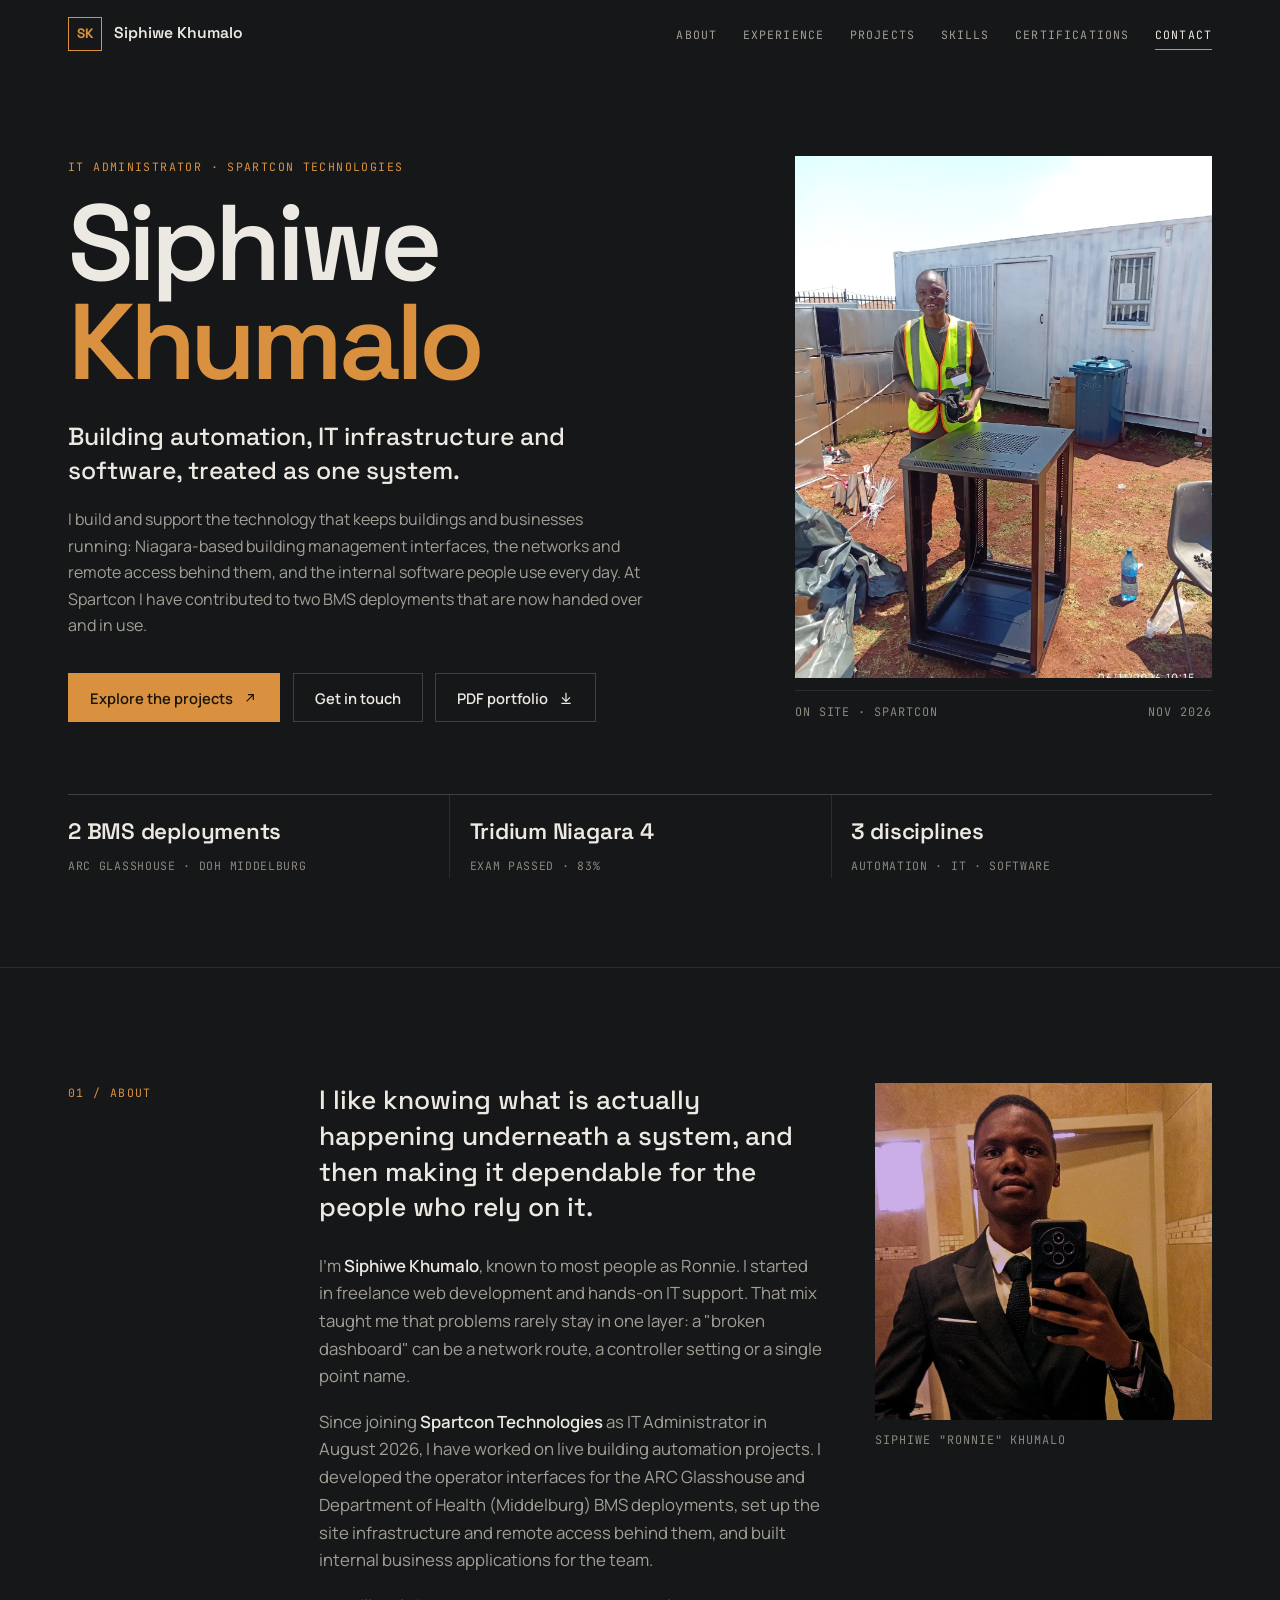
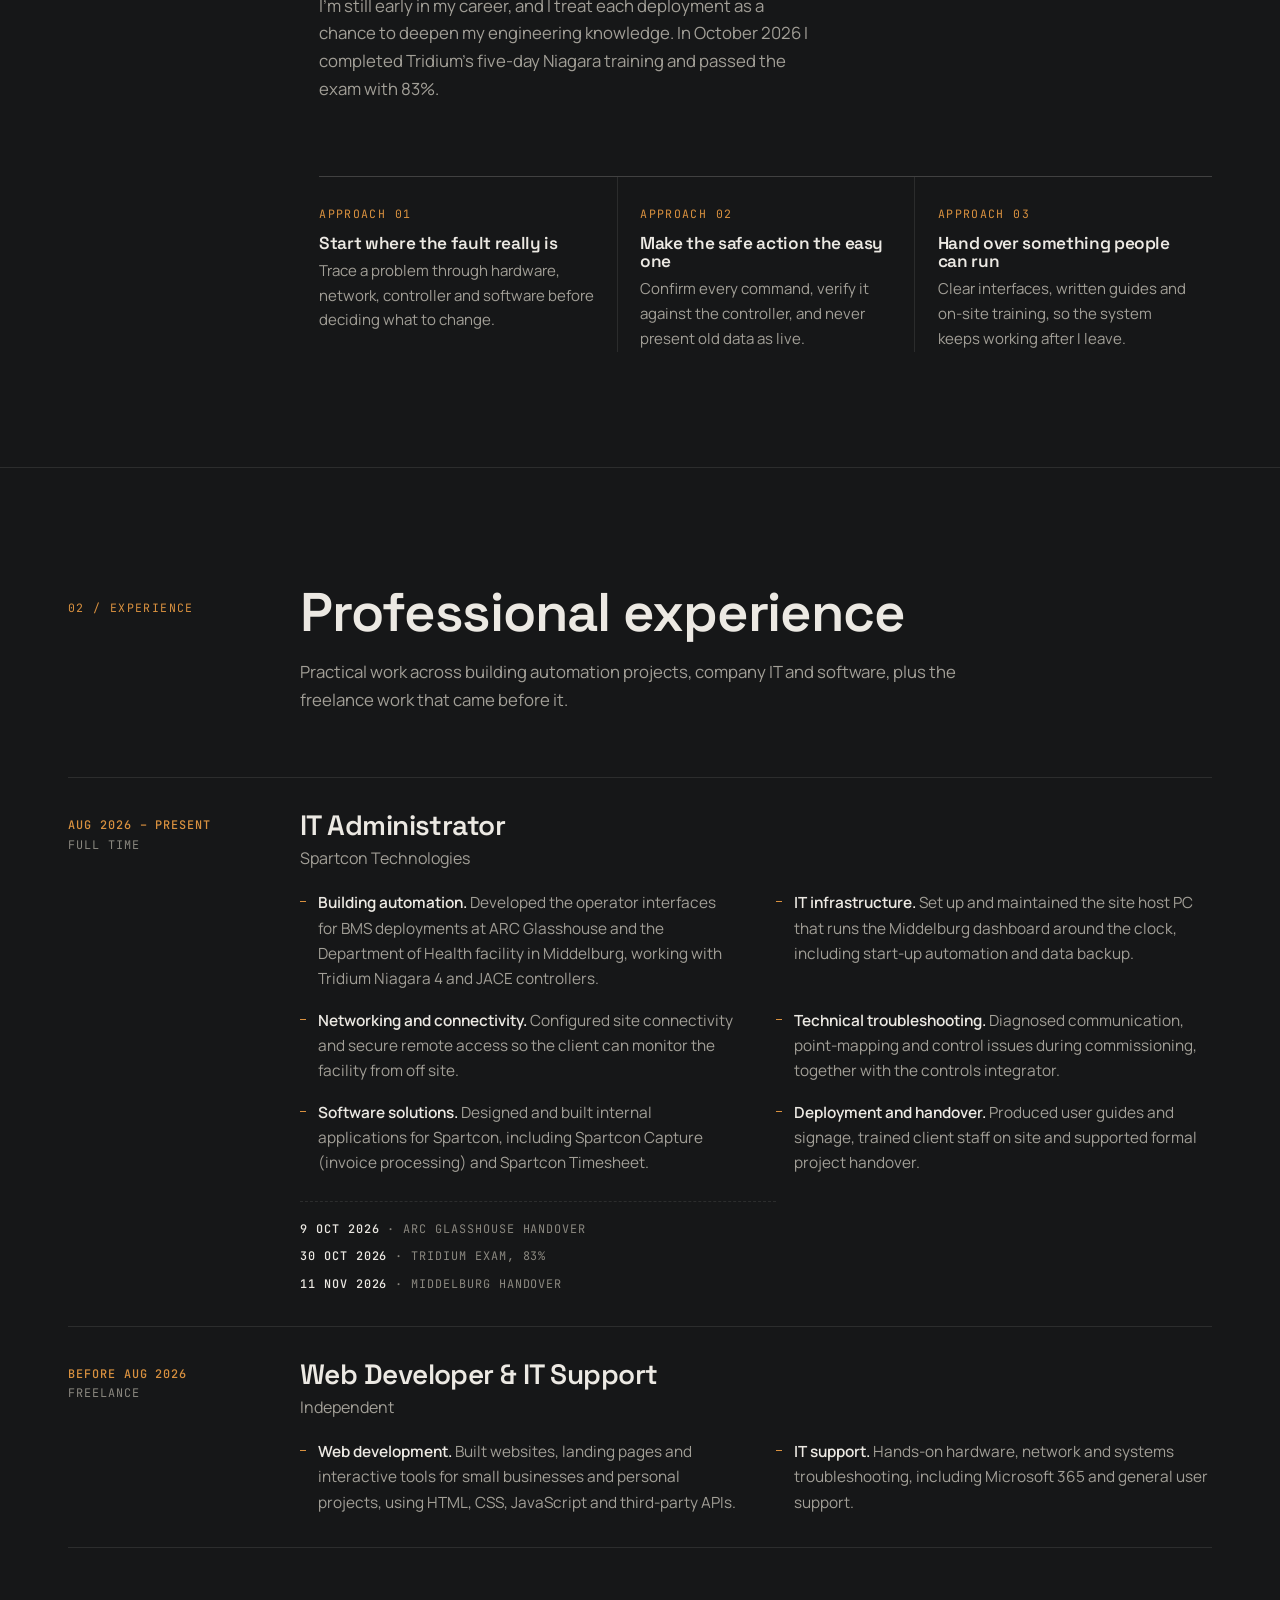
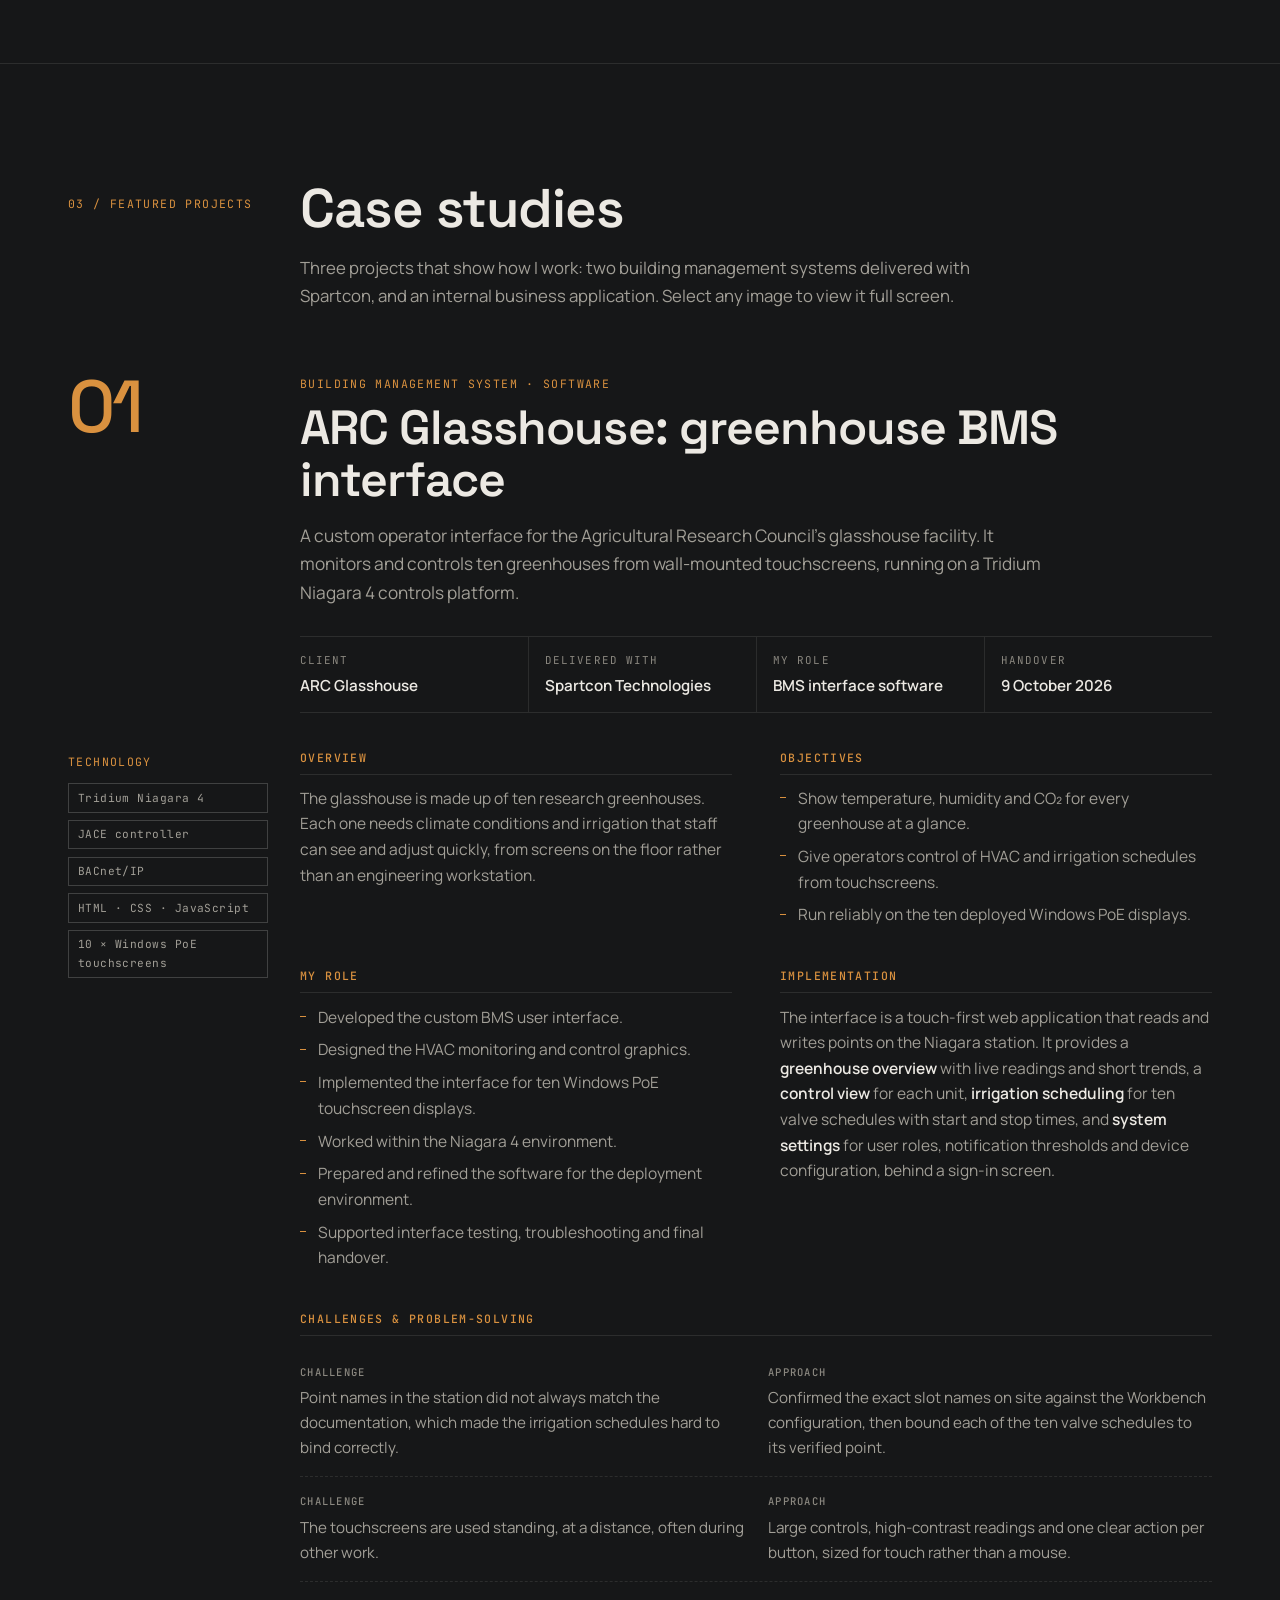
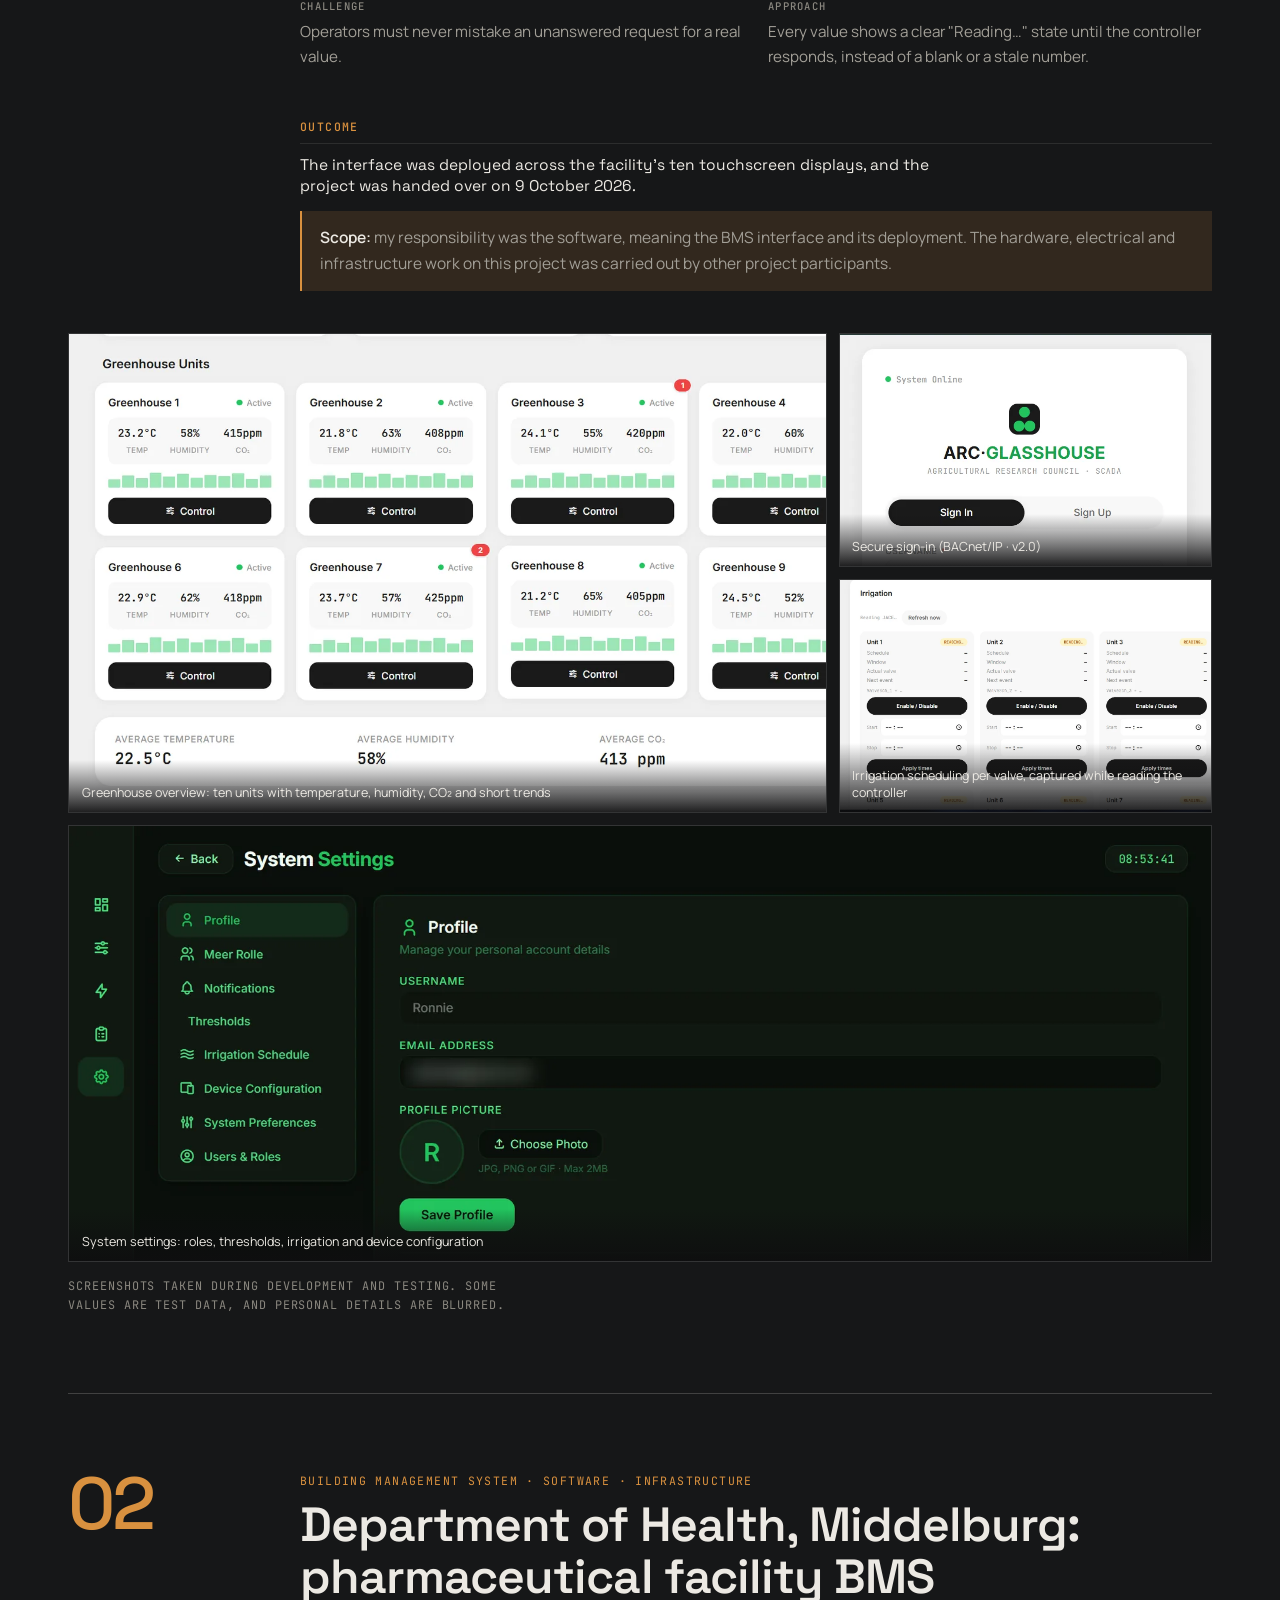
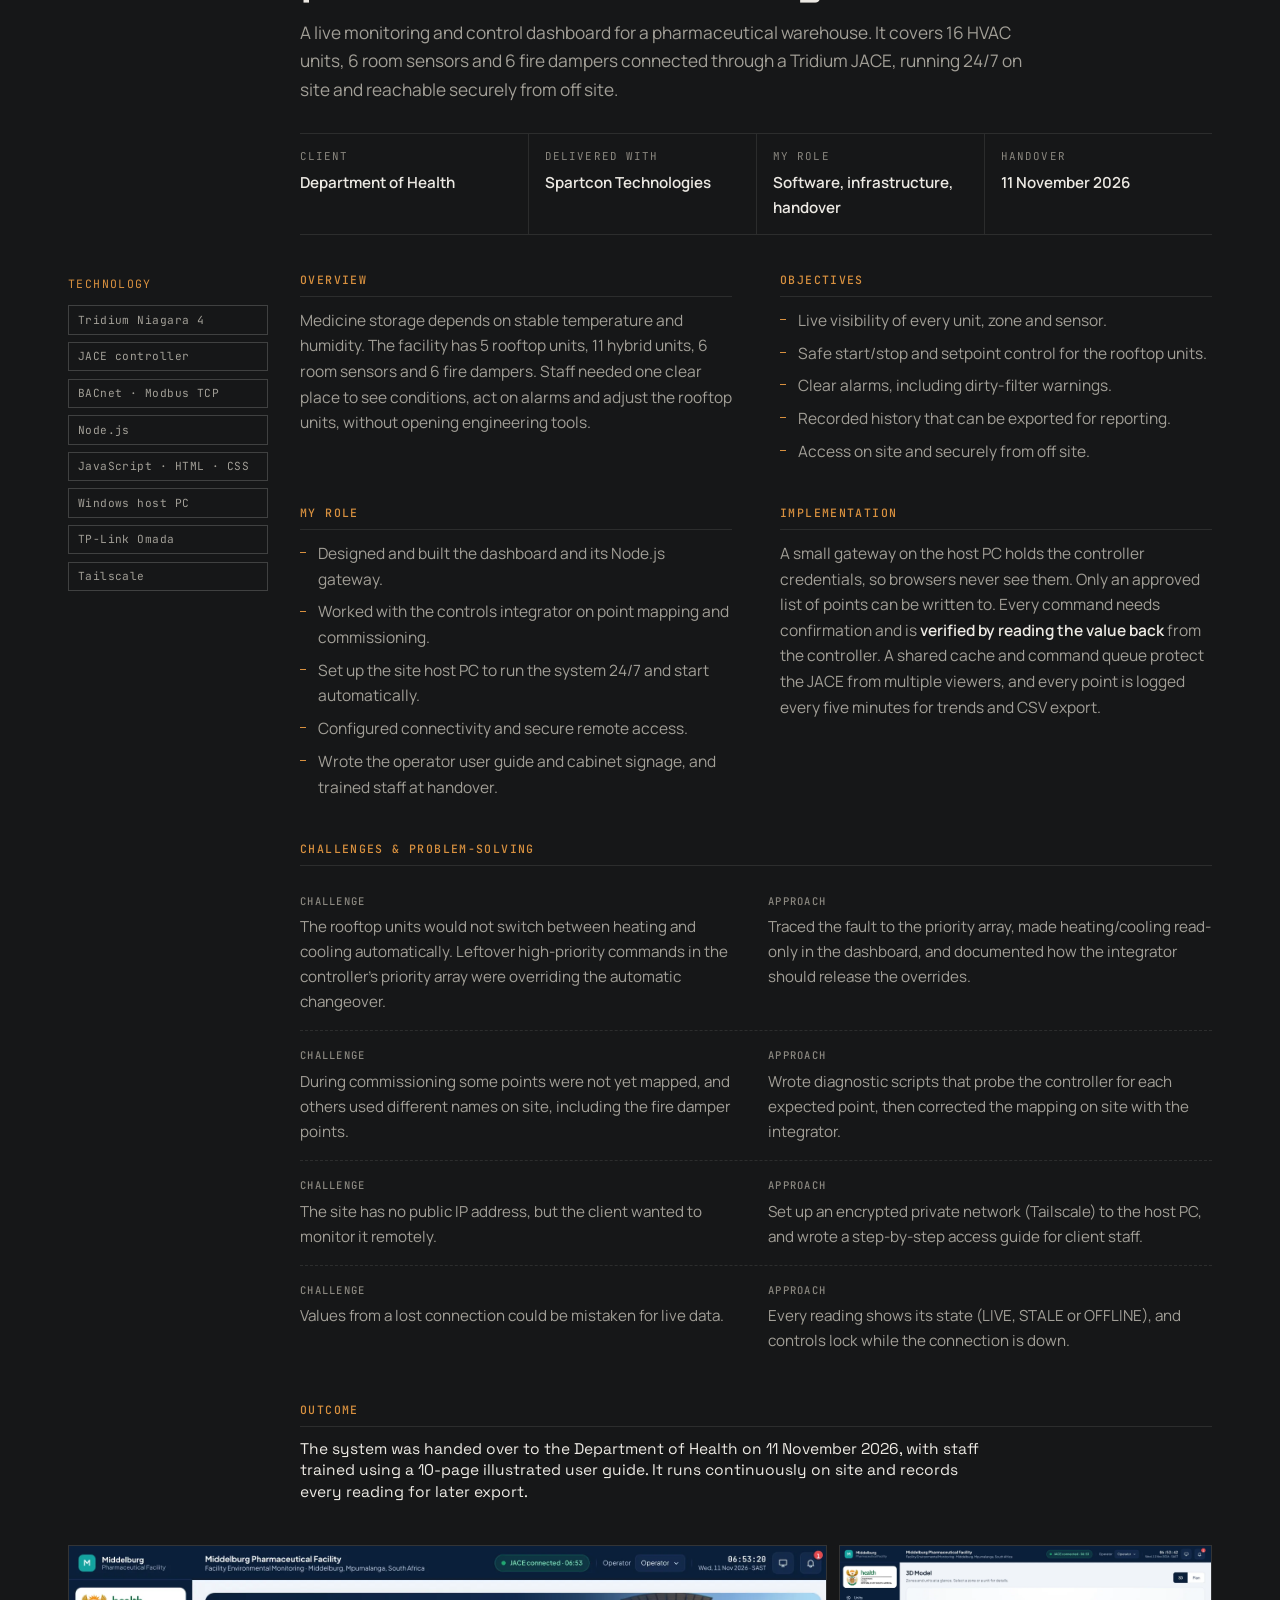
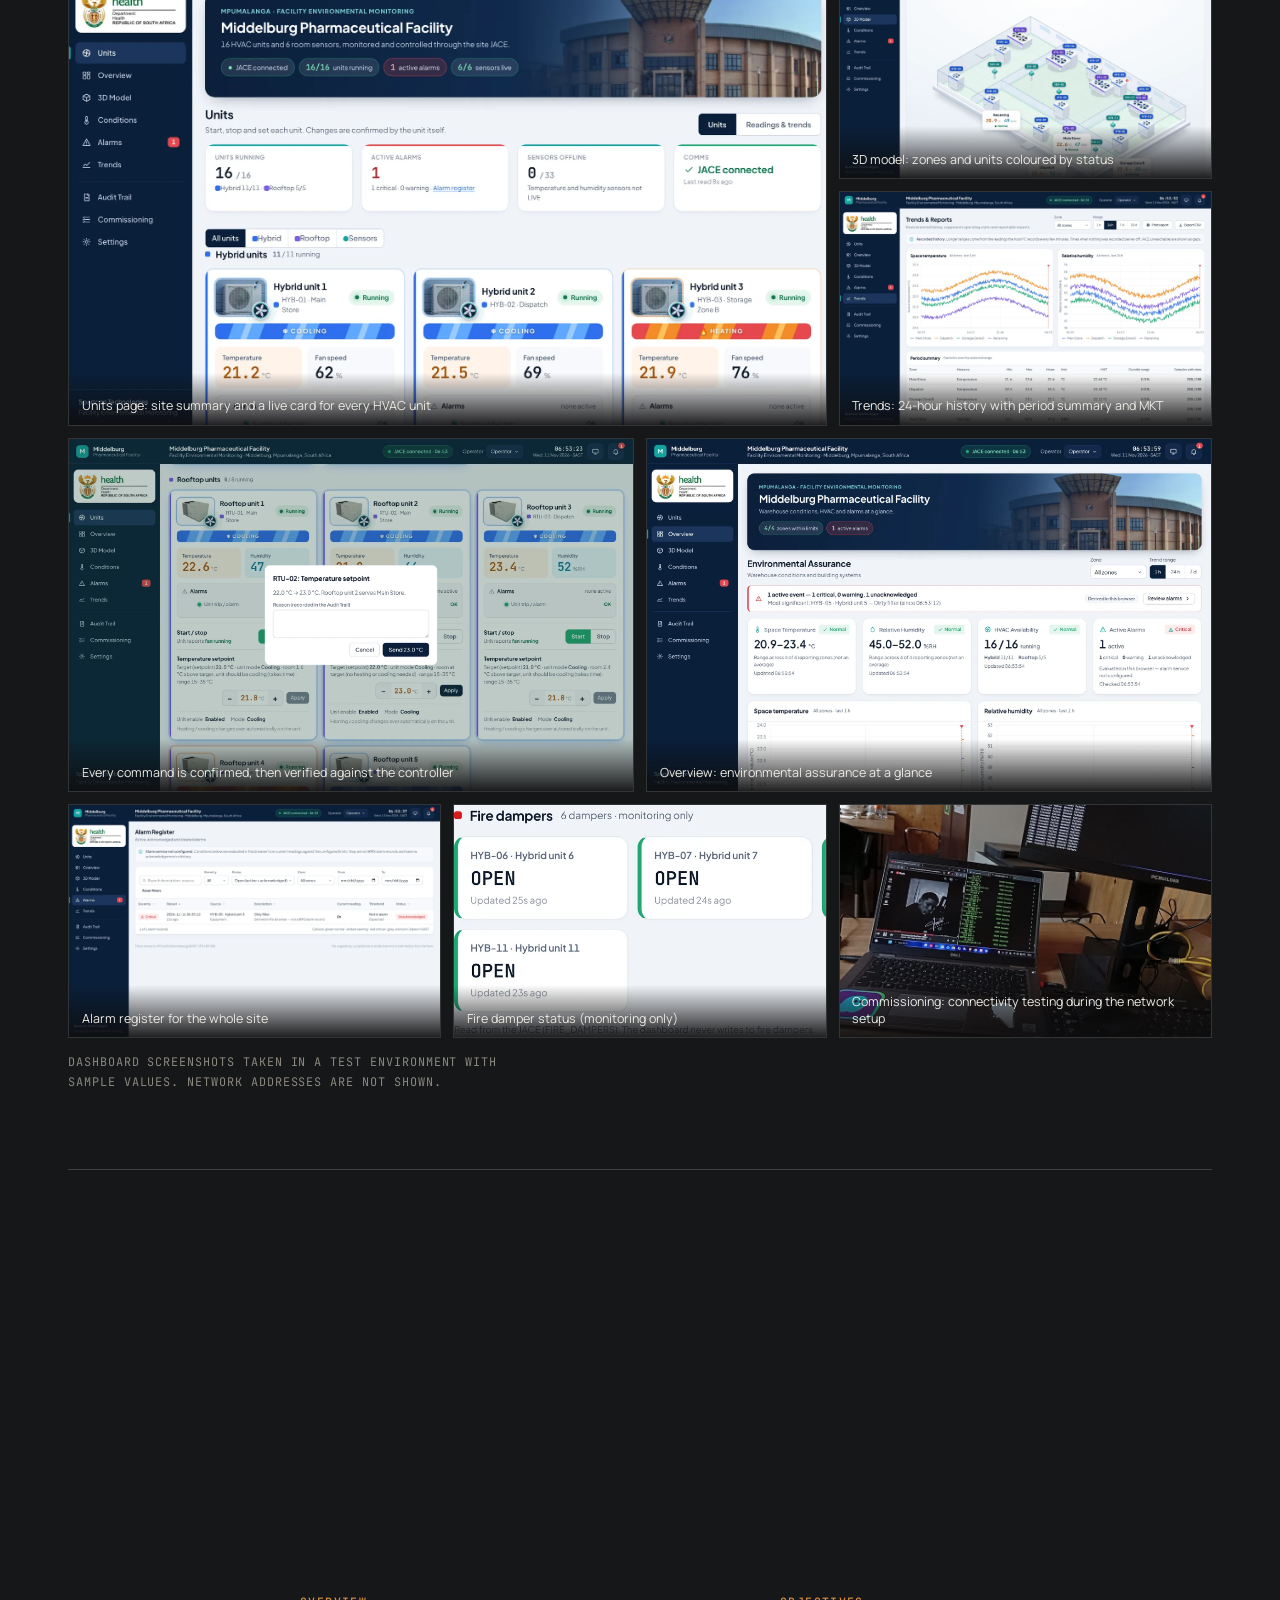
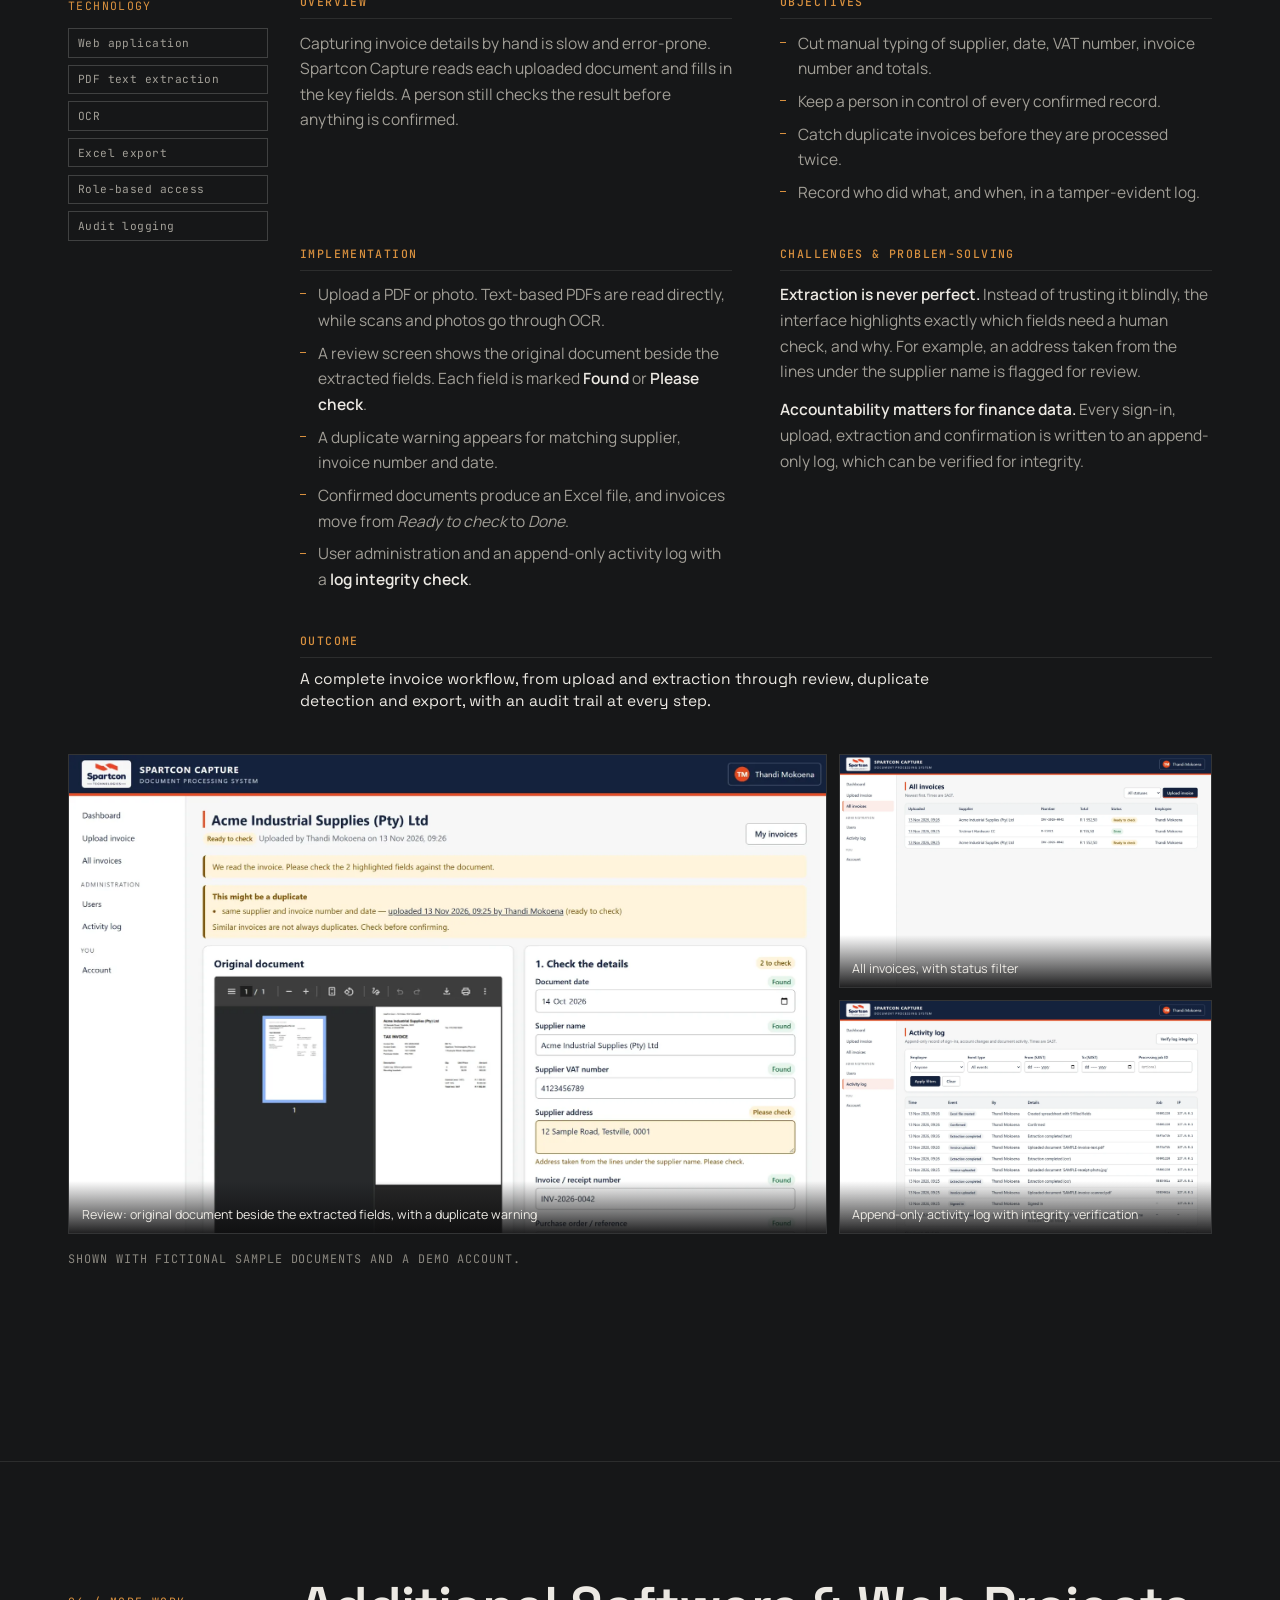
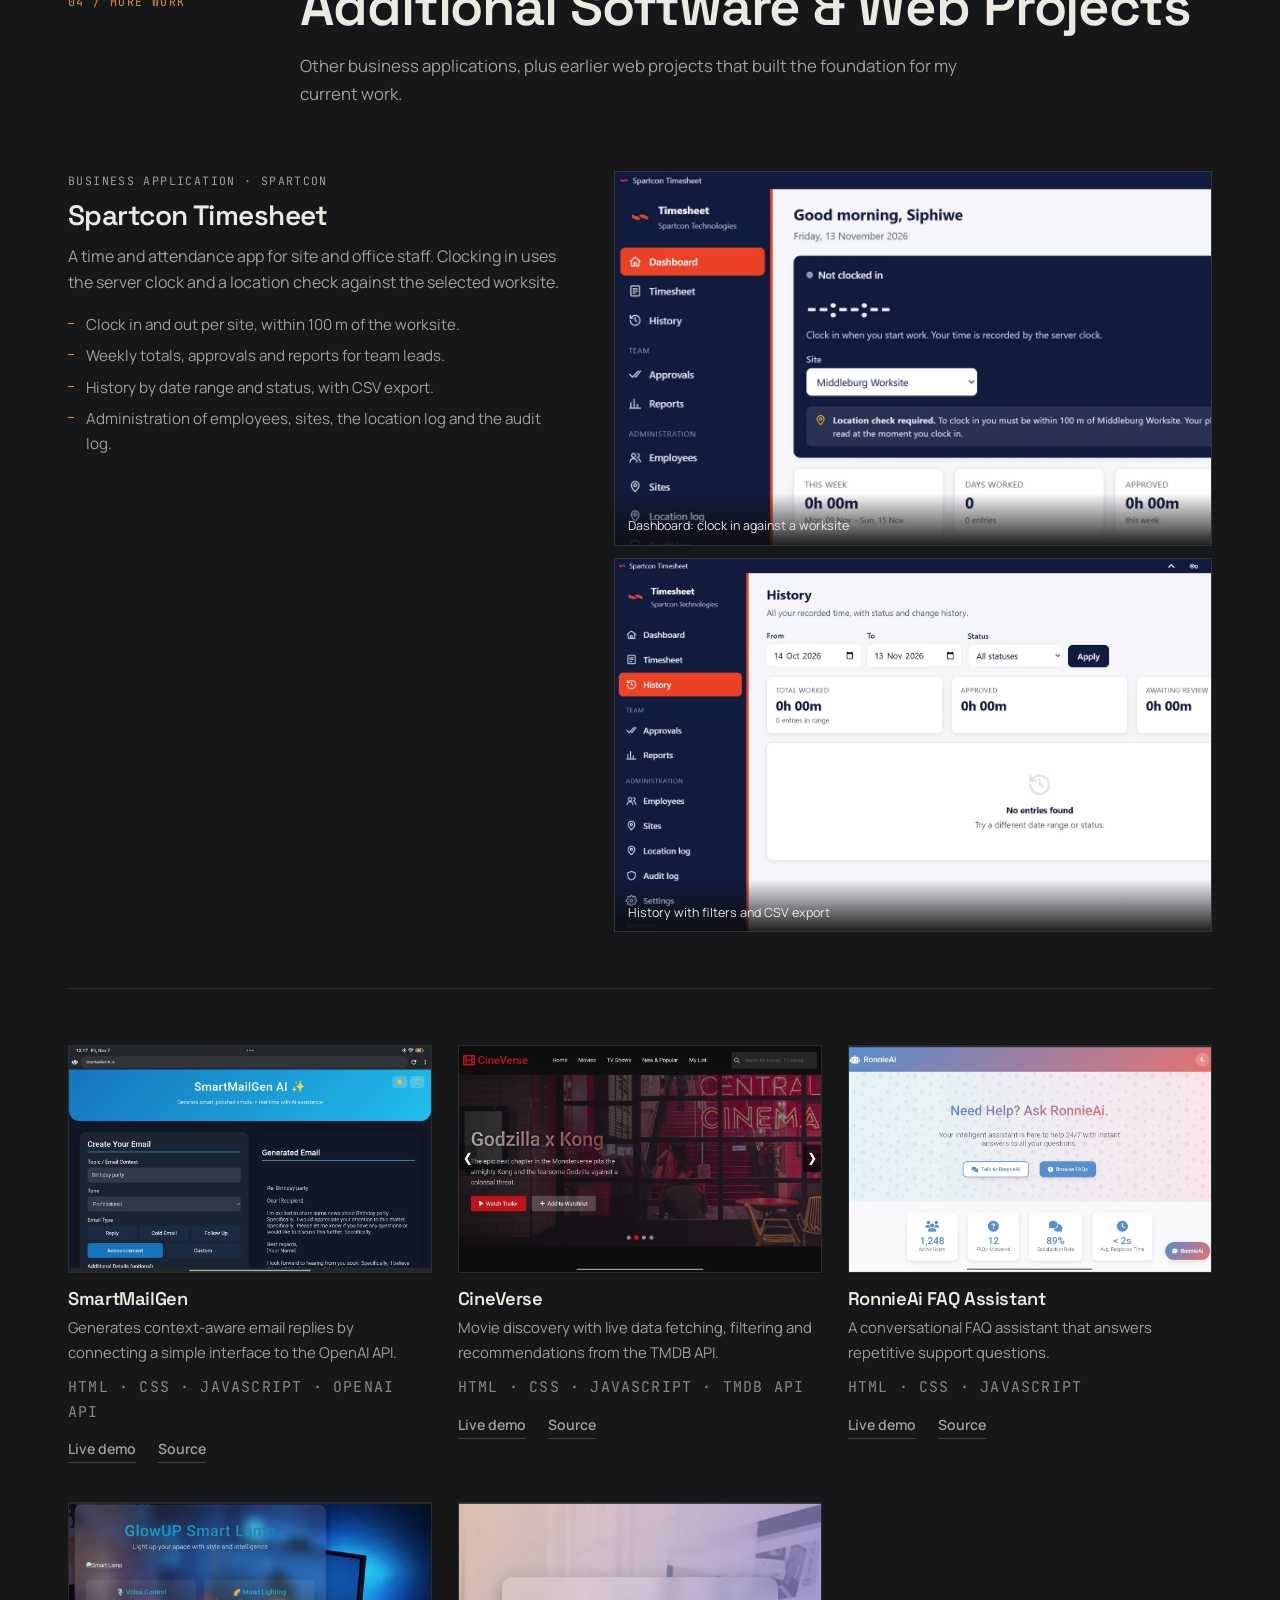
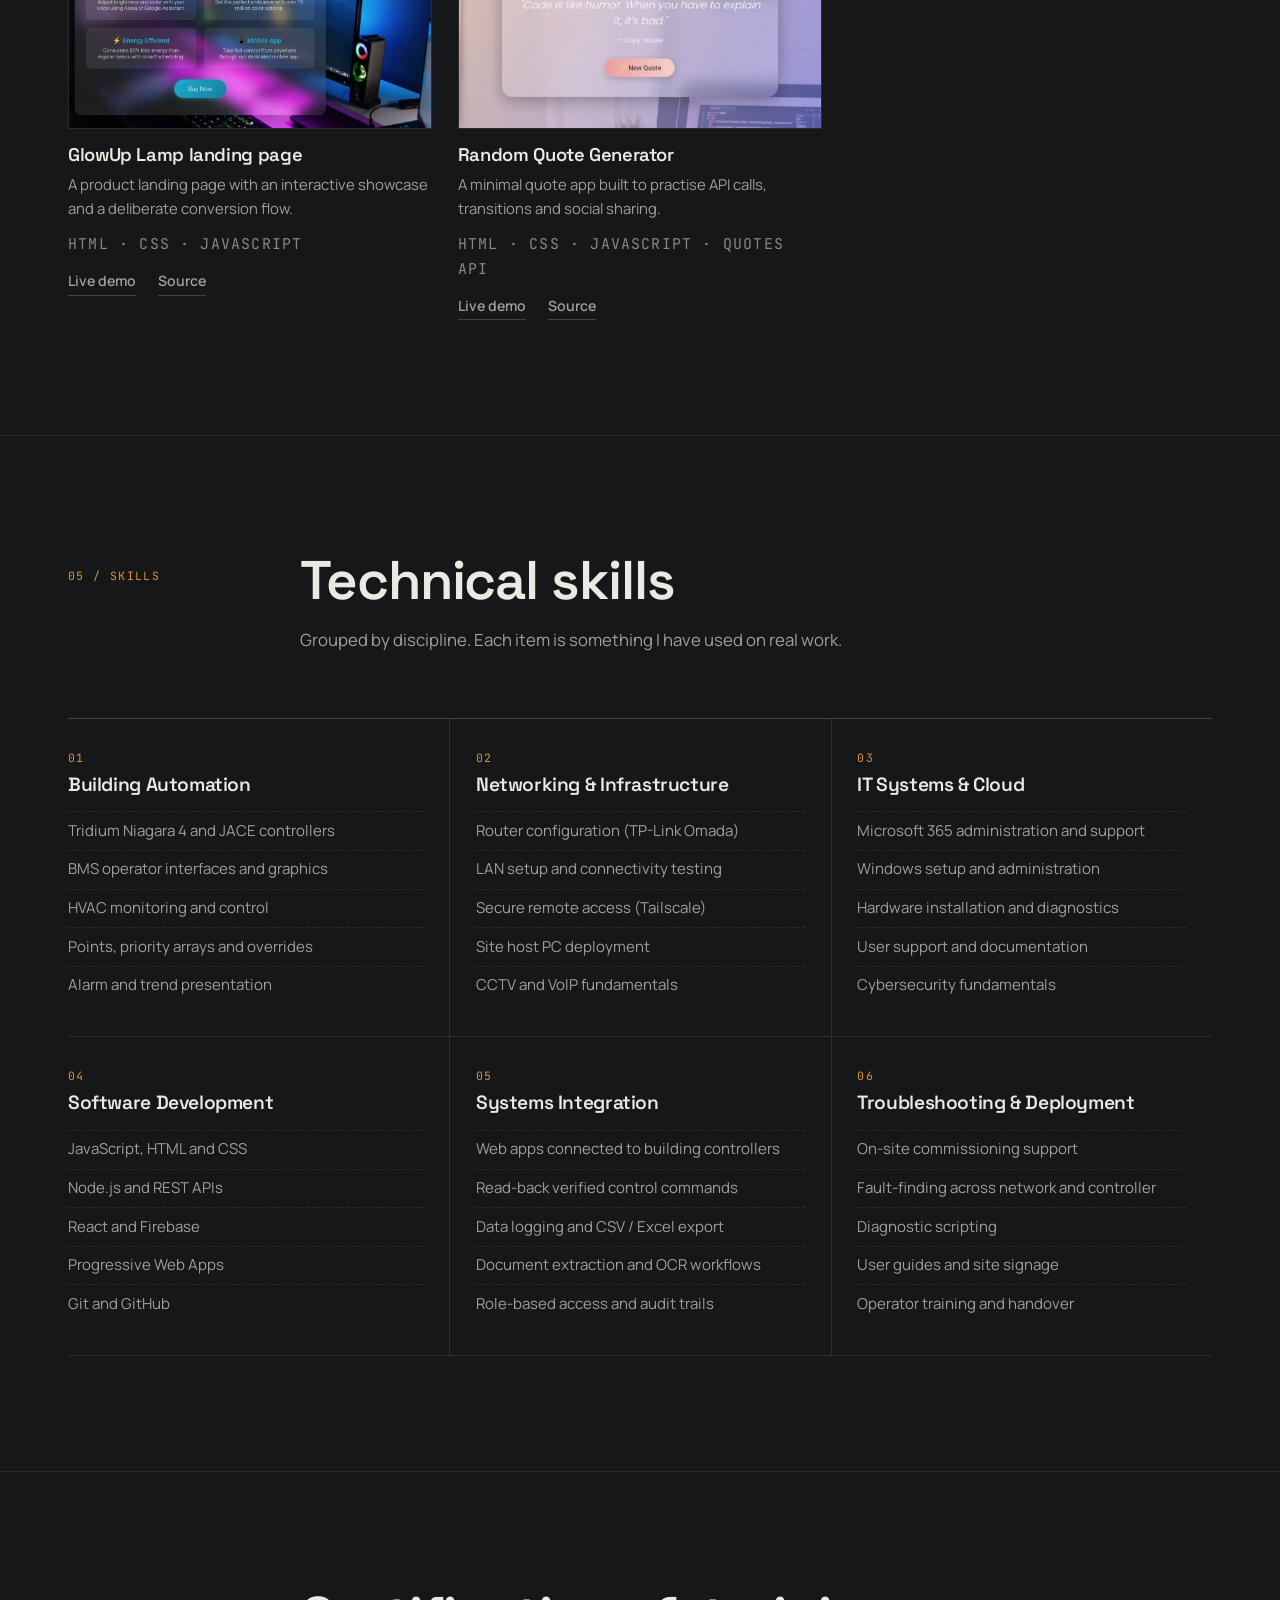
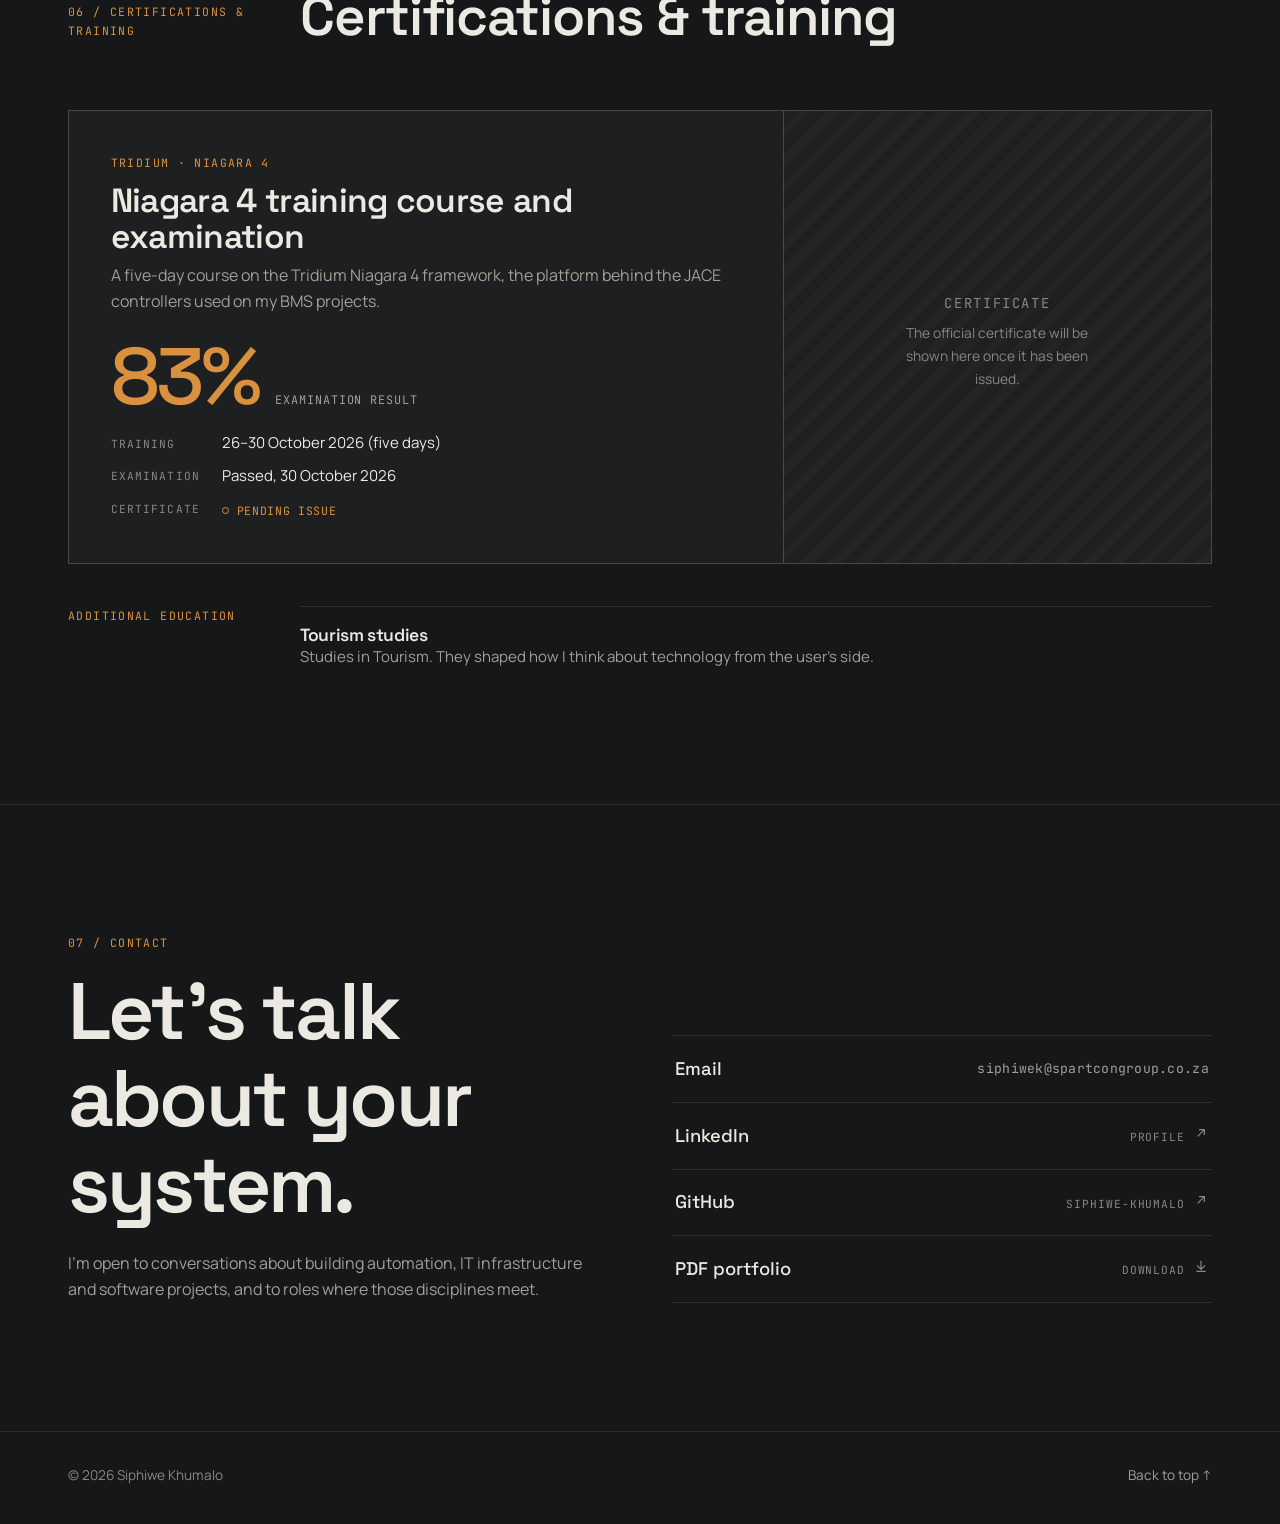
==== commit 27f7d5df: "Add public email address to the contact section and PDF Co-Authored-By: Claude Opus 5.5 <noreply@ant" ====
--- a/index.html
+++ b/index.html
@@ -23,7 +23,7 @@
 <link rel="stylesheet" href="css/site.css">
 <script>document.documentElement.classList.add('js');</script>
 <script type="application/ld+json">
-{"@context":"https://schema.org","@type":"Person","name":"Siphiwe Khumalo","alternateName":"Ronnie","jobTitle":"IT Administrator","worksFor":{"@type":"Organization","name":"Spartcon Technologies"},"url":"https://siphiwe-khumalo.github.io/Portfolio-Website-/","sameAs":["https://github.com/Siphiwe-Khumalo","https://www.linkedin.com/in/siphiwe-khumalo-97a0aa306/"]}
+{"@context":"https://schema.org","@type":"Person","name":"Siphiwe Khumalo","alternateName":"Ronnie","jobTitle":"IT Administrator","email":"mailto:siphiwek@spartcongroup.co.za","worksFor":{"@type":"Organization","name":"Spartcon Technologies"},"url":"https://siphiwe-khumalo.github.io/Portfolio-Website-/","sameAs":["https://github.com/Siphiwe-Khumalo","https://www.linkedin.com/in/siphiwe-khumalo-97a0aa306/"]}
 </script>
 </head>
 <body>
@@ -406,7 +406,7 @@
       <p class="muted">I'm open to conversations about building automation, IT infrastructure and software projects, and to roles where those disciplines meet.</p>
     </div>
     <ul class="contact-list reveal">
-      <li><div class="row"><span>Email</span><span class="placeholder">Email address to be added</span></div></li>
+      <li><a href="mailto:siphiwek@spartcongroup.co.za"><span>Email</span><small class="email">siphiwek@spartcongroup.co.za</small></a></li>
       <li><a href="https://www.linkedin.com/in/siphiwe-khumalo-97a0aa306/" target="_blank" rel="noopener"><span>LinkedIn</span><small>Profile <svg aria-hidden="true"><use href="#i-arrow"/></svg></small></a></li>
       <li><a href="https://github.com/Siphiwe-Khumalo" target="_blank" rel="noopener"><span>GitHub</span><small>Siphiwe-Khumalo <svg aria-hidden="true"><use href="#i-arrow"/></svg></small></a></li>
       <li><a href="Siphiwe-Khumalo-Portfolio.pdf" download><span>PDF portfolio</span><small>Download <svg aria-hidden="true"><use href="#i-down"/></svg></small></a></li>
--- a/css/site.css
+++ b/css/site.css
@@ -23,7 +23,7 @@
 * { margin: 0; padding: 0; }
 html { scroll-behavior: smooth; scroll-padding-top: 76px; -webkit-text-size-adjust: 100%; }
 body { background: var(--bg); color: var(--text); font-family: var(--body); font-size: 1rem; line-height: 1.65; -webkit-font-smoothing: antialiased; overflow-x: hidden; }
-img, video { display: block; max-width: 100%; height: auto; }
+img { display: block; max-width: 100%; height: auto; }
 a { color: inherit; }
 ul { list-style: none; }
 ::selection { background: var(--accent); color: var(--accent-ink); }
@@ -158,9 +158,6 @@
 .g-item.g-tall img { object-position: top center; }
 .g-item:hover img { transform: scale(1.025); }
 .g-item figcaption { position: absolute; inset: auto 0 0 0; padding: 1.6rem 0.8rem 0.6rem; background: linear-gradient(to top, rgba(14,14,15,0.92), rgba(14,14,15,0)); font-size: 0.78rem; color: var(--text); line-height: 1.35; }
-.g-video { grid-column: span 3; background: #000; border: 1px solid var(--line); }
-.g-video video { width: 100%; aspect-ratio: 16 / 9; }
-.g-video figcaption { padding: 0.6rem 0.8rem; font-size: 0.78rem; color: var(--muted); }
 .gallery-note { grid-column: 1 / -1; color: var(--faint); margin-top: 0.2rem; }
 
 /* ---------- Additional projects ---------- */
@@ -217,7 +214,7 @@
 .contact-list a, .contact-list .row { display: flex; justify-content: space-between; align-items: center; gap: 1rem; padding: 1.1rem 0.2rem; text-decoration: none; font-family: var(--display); font-size: 1.15rem; font-weight: 500; transition: color .2s, padding-left .2s var(--ease); }
 .contact-list a:hover { color: var(--accent); padding-left: 0.6rem; }
 .contact-list small { font-family: var(--mono); font-size: 0.7rem; letter-spacing: 0.08em; text-transform: uppercase; color: var(--faint); font-weight: 400; }
-.contact-list .placeholder { color: var(--faint); font-style: italic; font-family: var(--body); font-size: 1rem; }
+.contact-list small.email { text-transform: none; letter-spacing: 0.02em; font-size: 0.82rem; color: var(--muted); }
 .contact-list svg { width: 16px; height: 16px; flex: none; }
 
 .site-footer { padding: 2rem 0 2.4rem; border-top: 1px solid var(--line); }
@@ -271,7 +268,7 @@
   .case-meta div:nth-child(3) { padding-left: 0; border-left: 0; }
   .case-meta div:nth-child(n+3) { border-top: 1px solid var(--line); }
   .gallery { grid-template-columns: repeat(2, minmax(0, 1fr)); }
-  .g-item, .g-item.g-md, .g-video { grid-column: span 1; }
+  .g-item, .g-item.g-md { grid-column: span 1; }
   .g-item.g-wide { grid-column: 1 / -1; }
   .g-item.g-wide img { aspect-ratio: 16 / 10; }
   .g-item.g-lg { grid-column: 1 / -1; grid-row: auto; }
@@ -283,7 +280,7 @@
   .hero-facts { grid-template-columns: 1fr; }
   .hero-facts li + li { padding-left: 0; border-left: 0; border-top: 1px solid var(--line); margin-top: 1rem; }
   .gallery, .web-grid, .skills { grid-template-columns: 1fr; }
-  .g-item, .g-item.g-md, .g-item.g-lg, .g-item.g-wide, .g-video { grid-column: 1 / -1; }
+  .g-item, .g-item.g-md, .g-item.g-lg, .g-item.g-wide { grid-column: 1 / -1; }
   .skill:nth-child(2n) { padding-left: 0; border-left: 0; }
   .hero-actions .btn { flex: 1 1 100%; justify-content: center; }
   .lb-bottom { flex-wrap: wrap; }
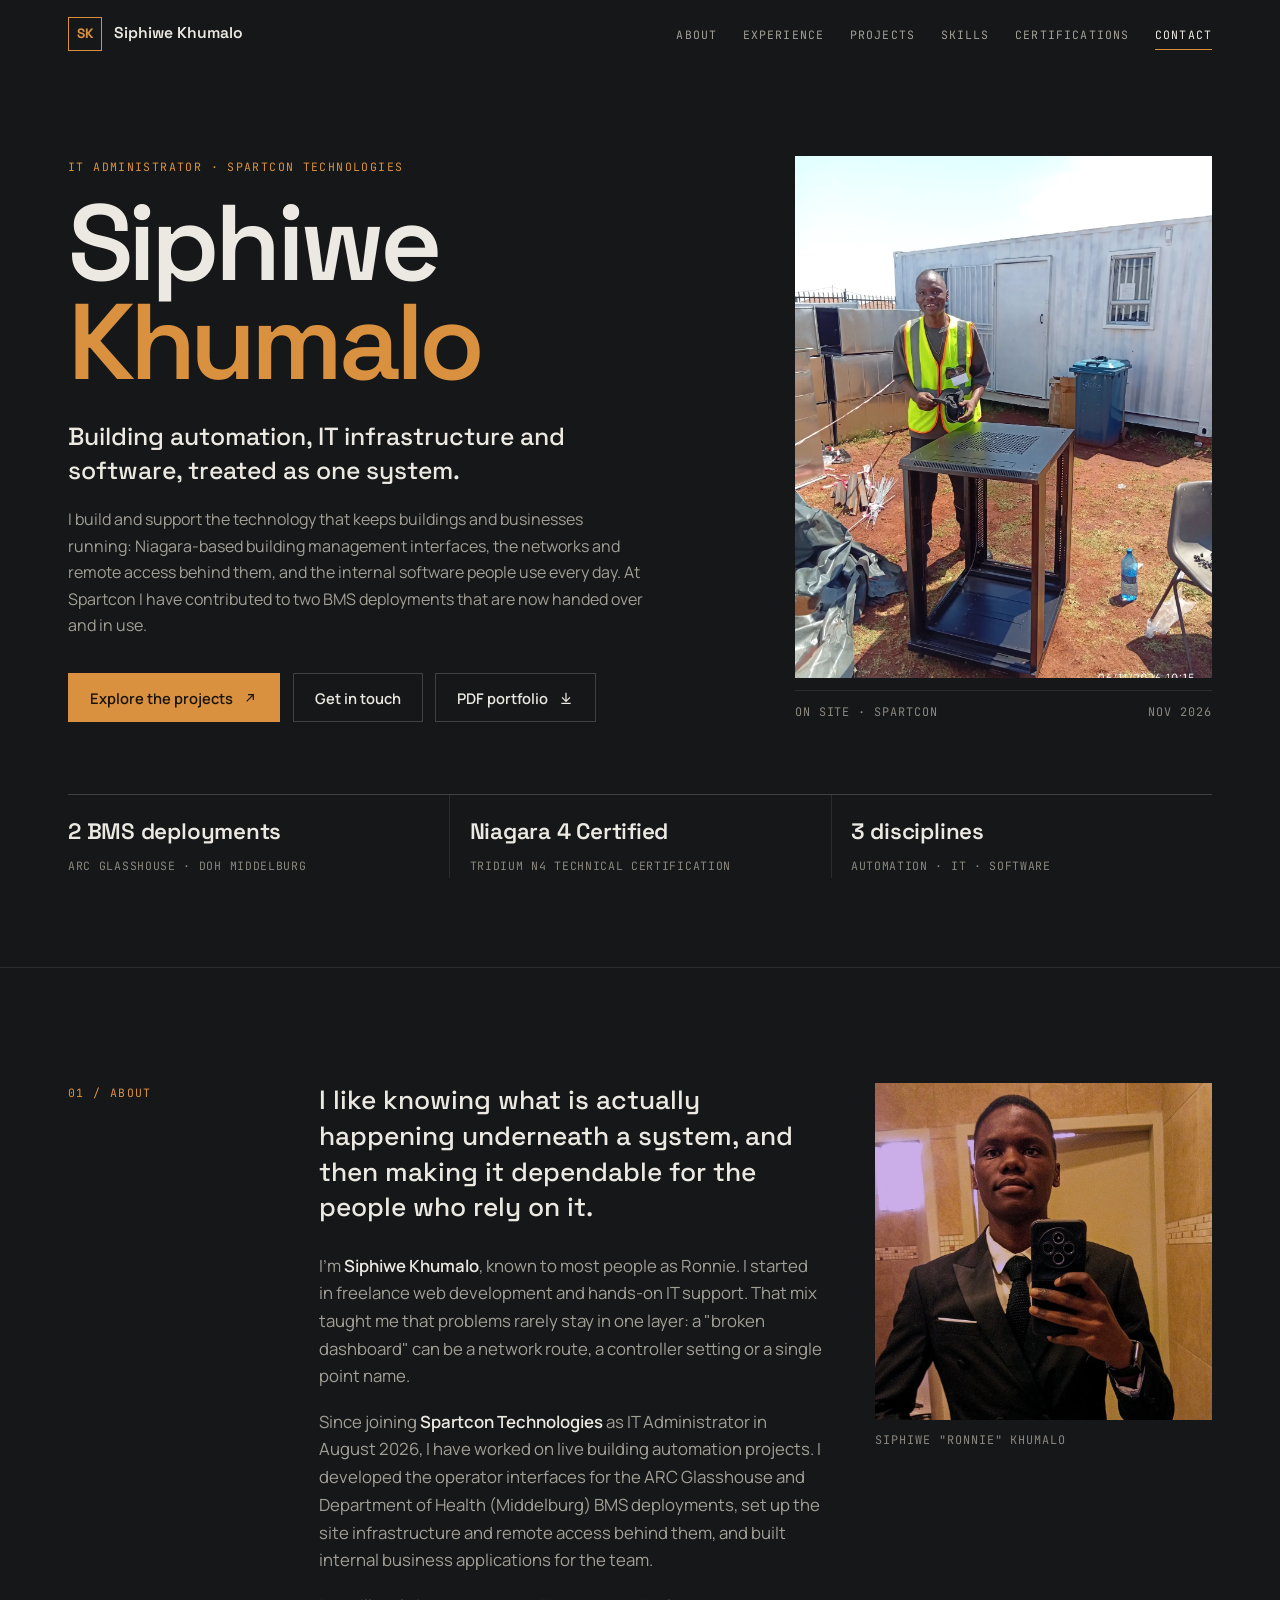
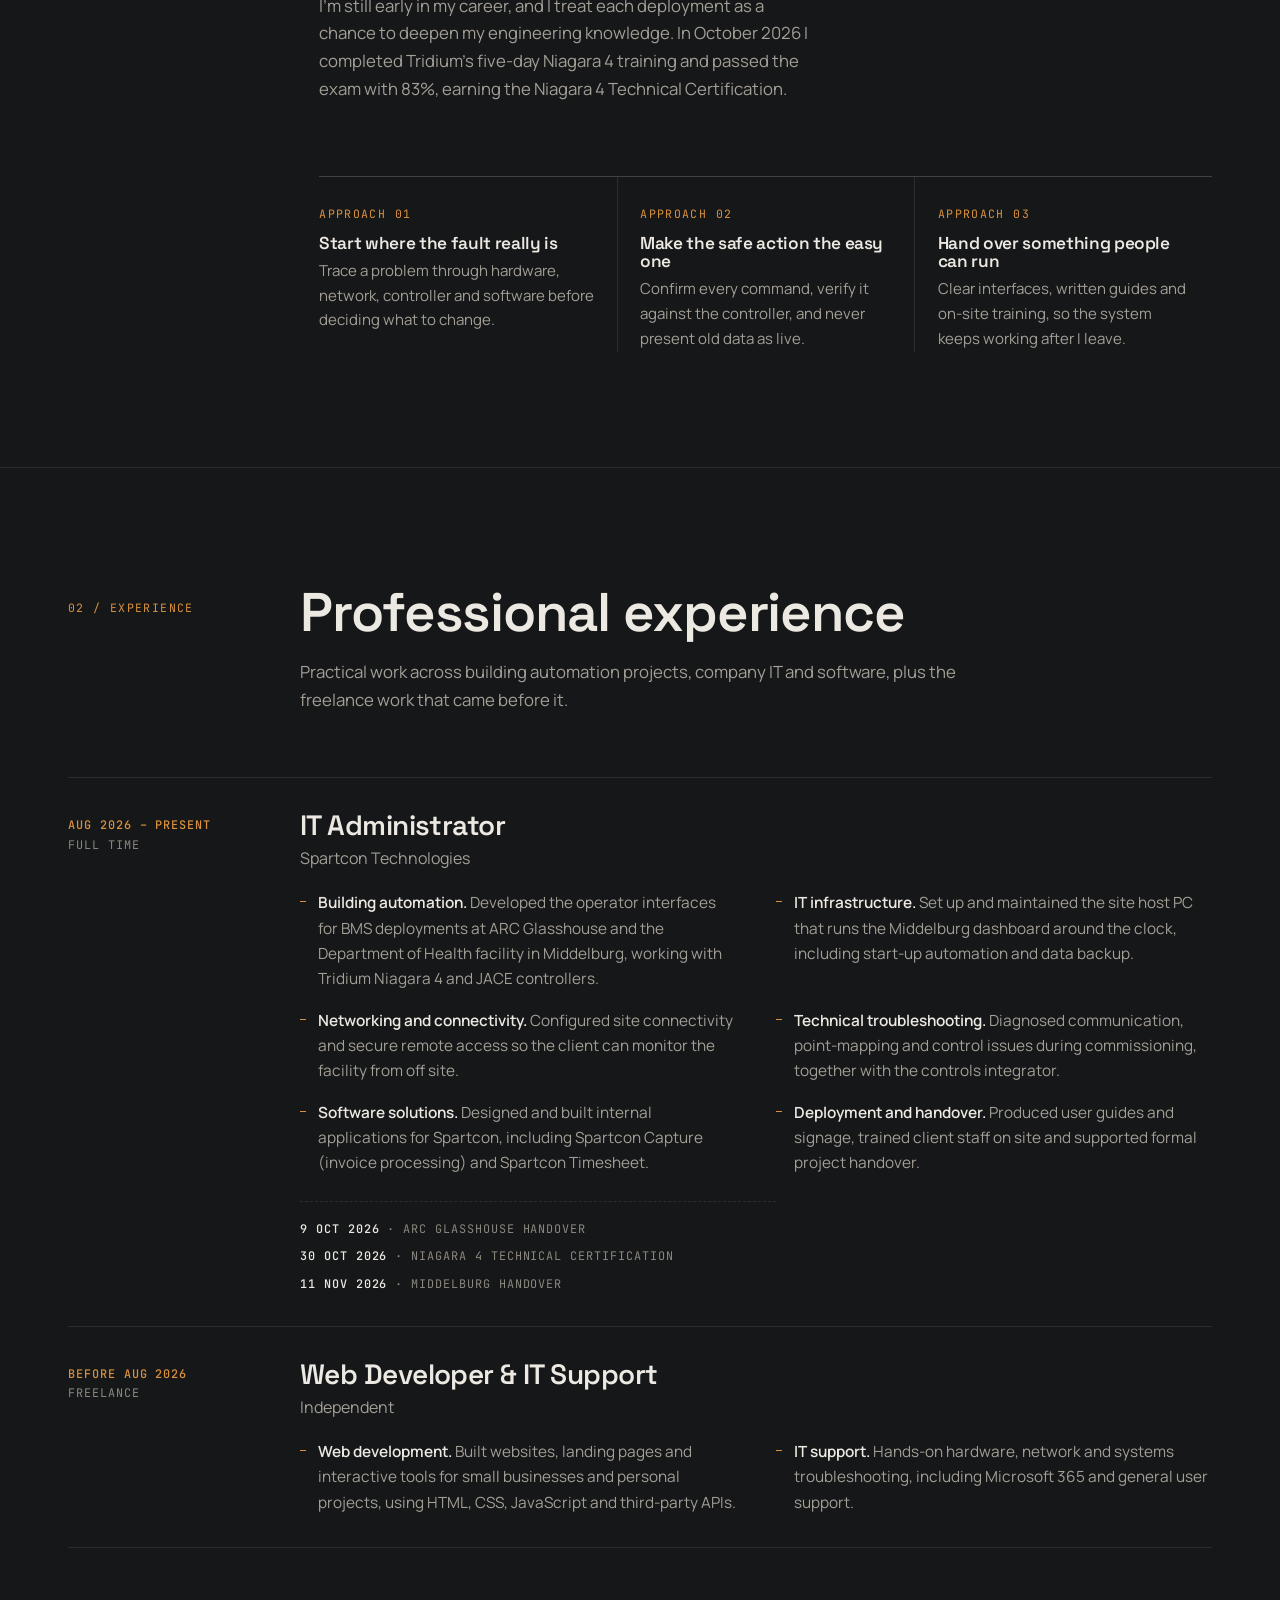
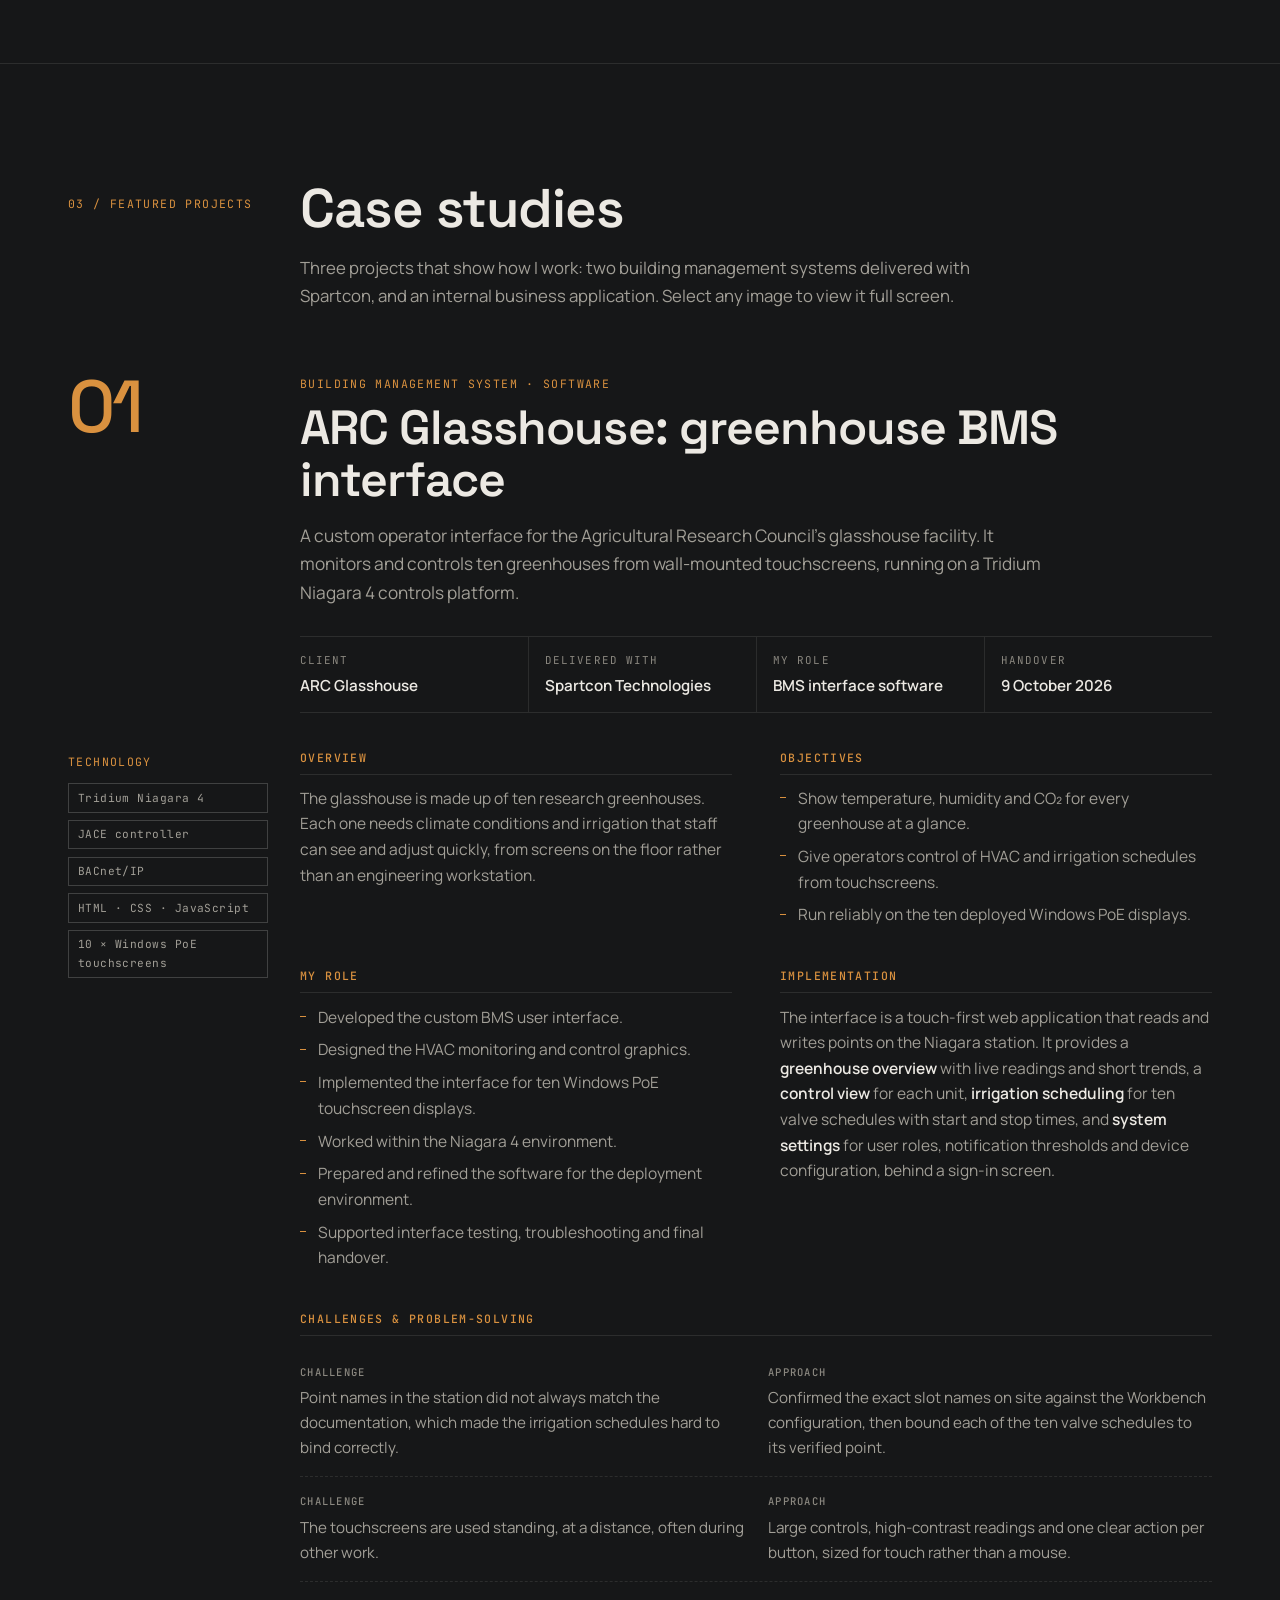
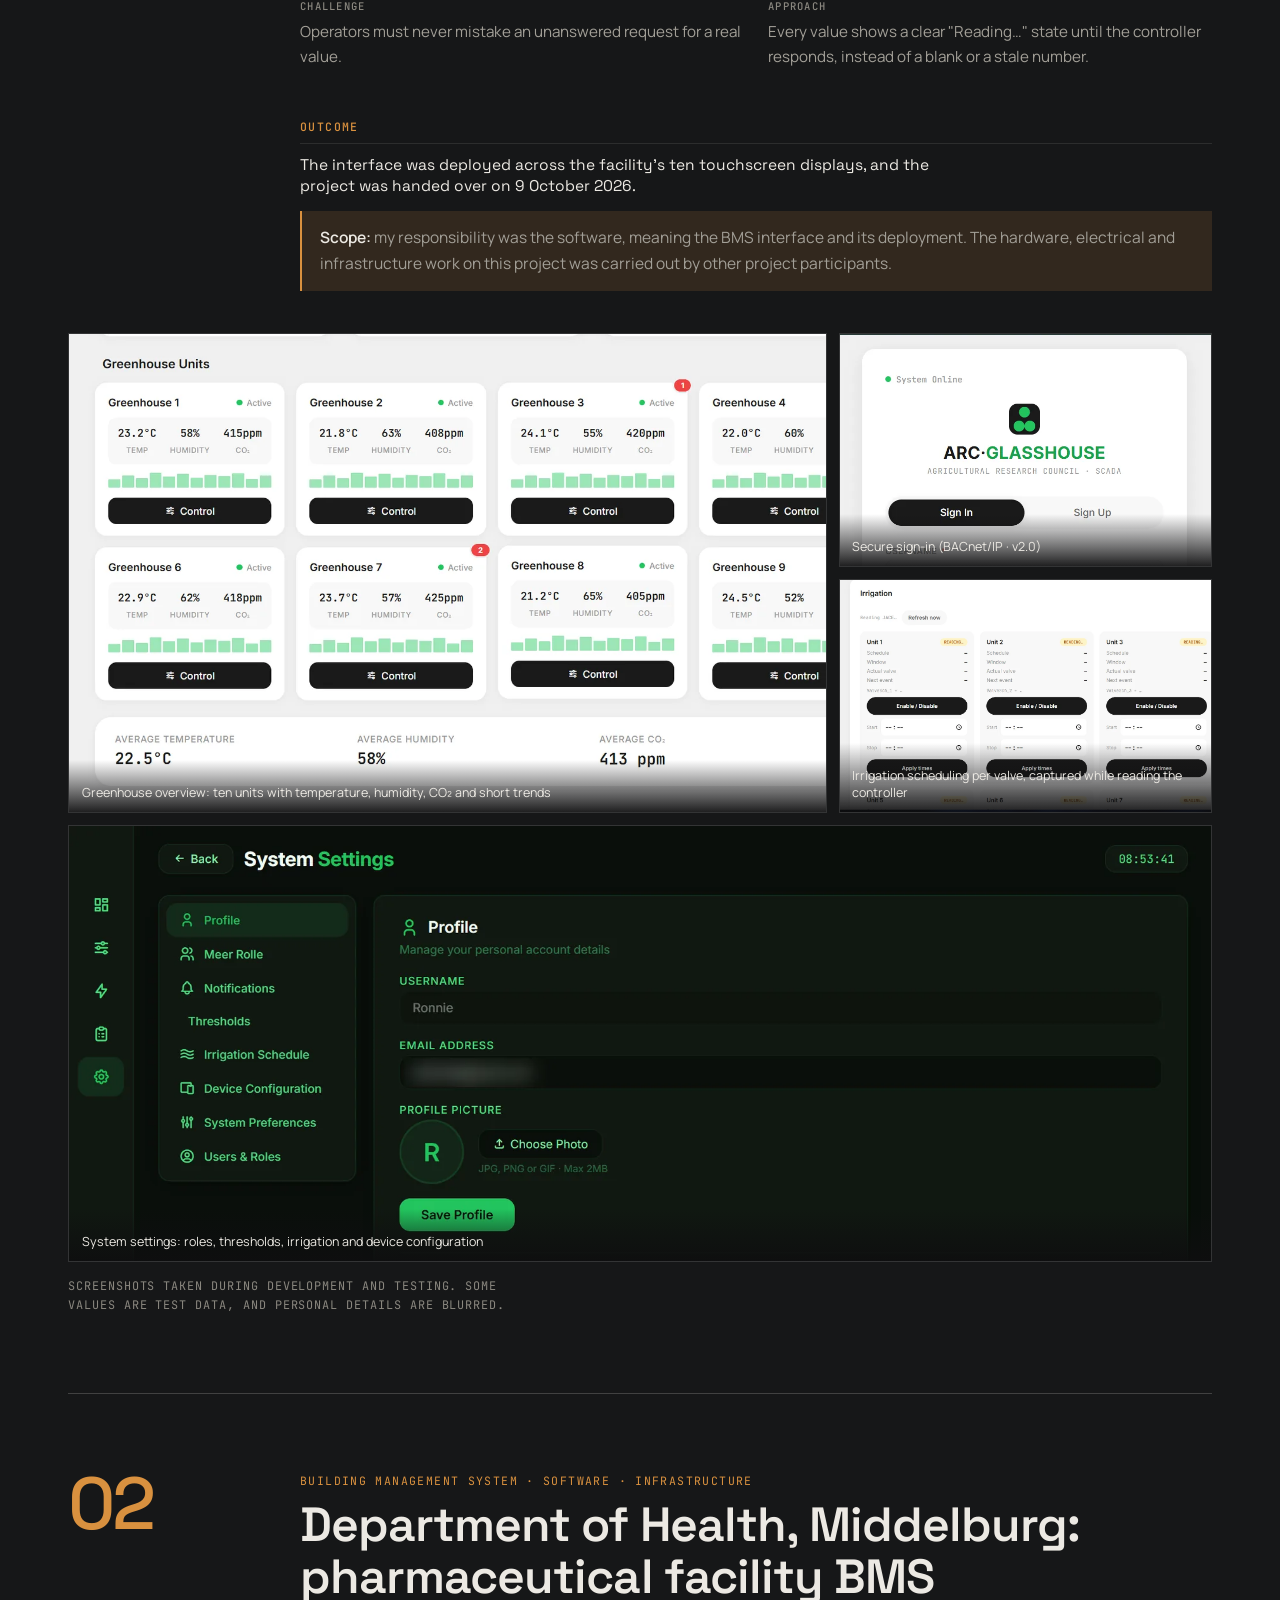
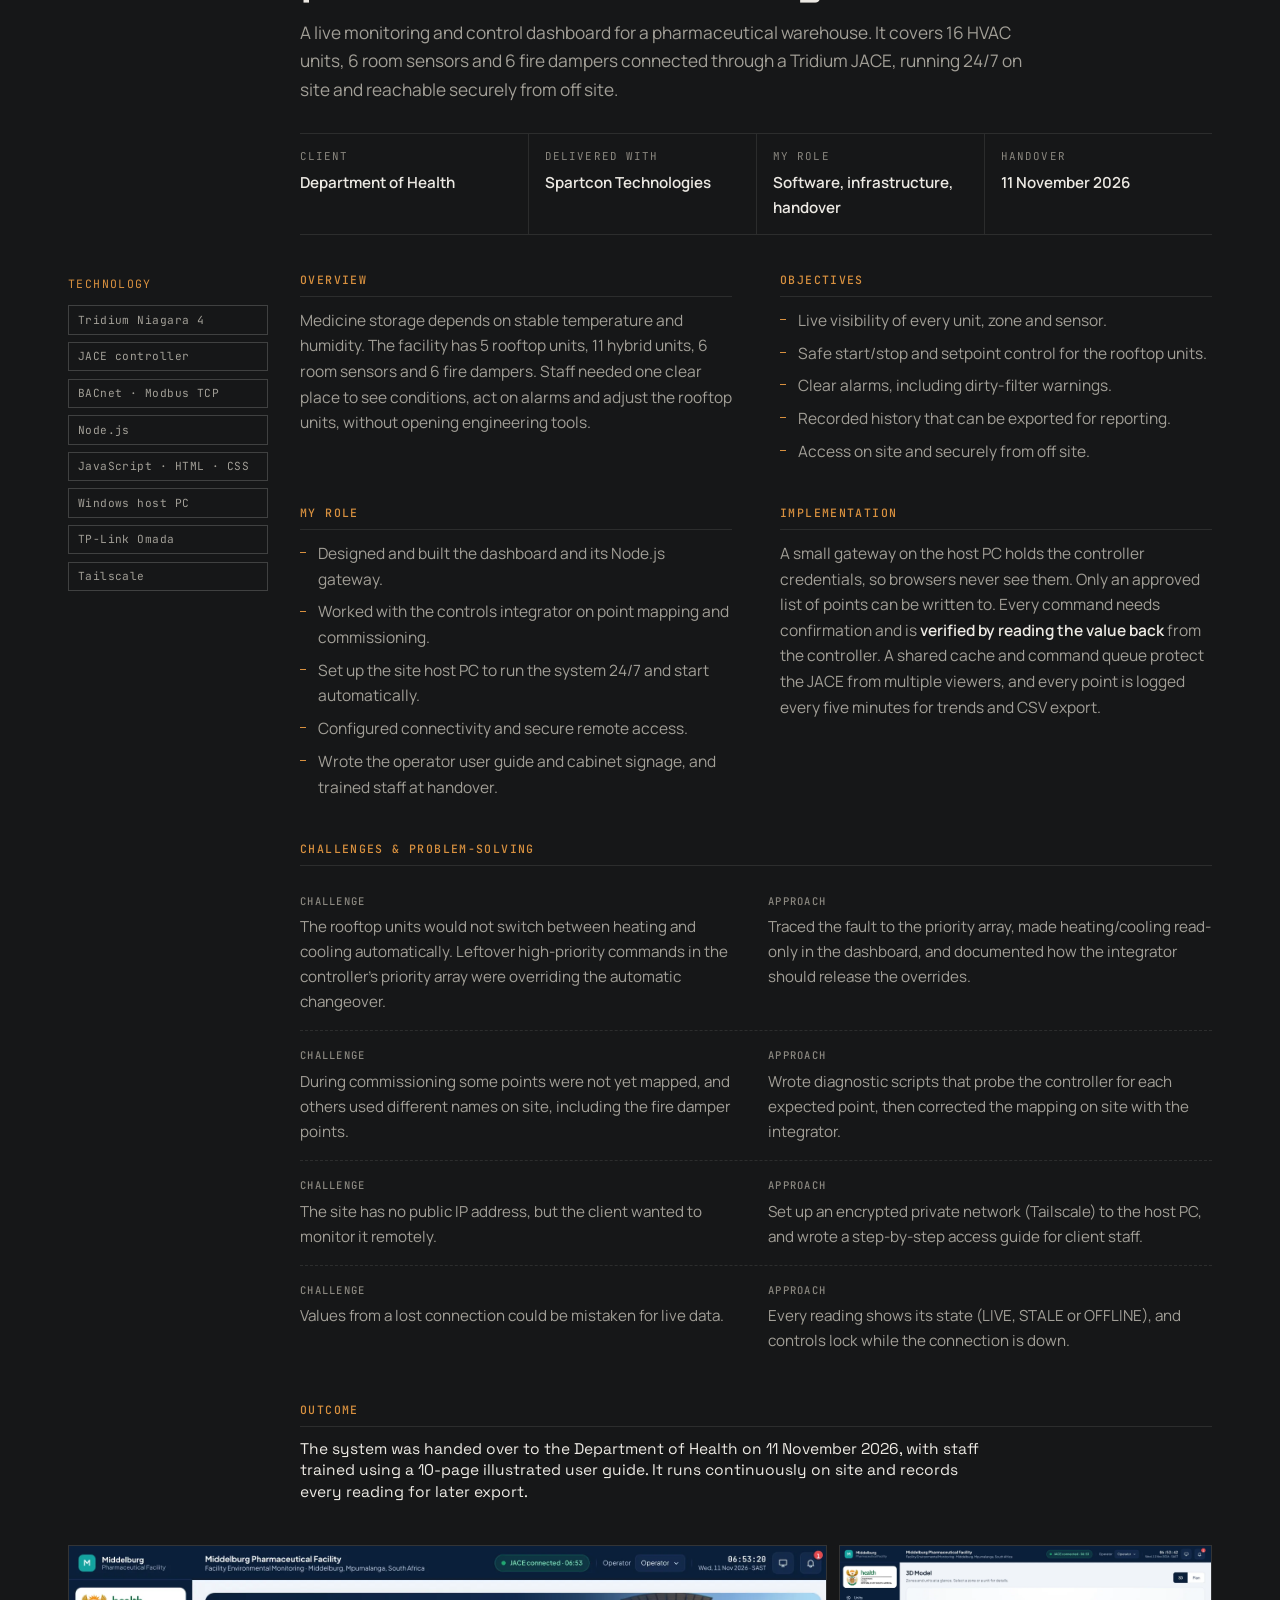
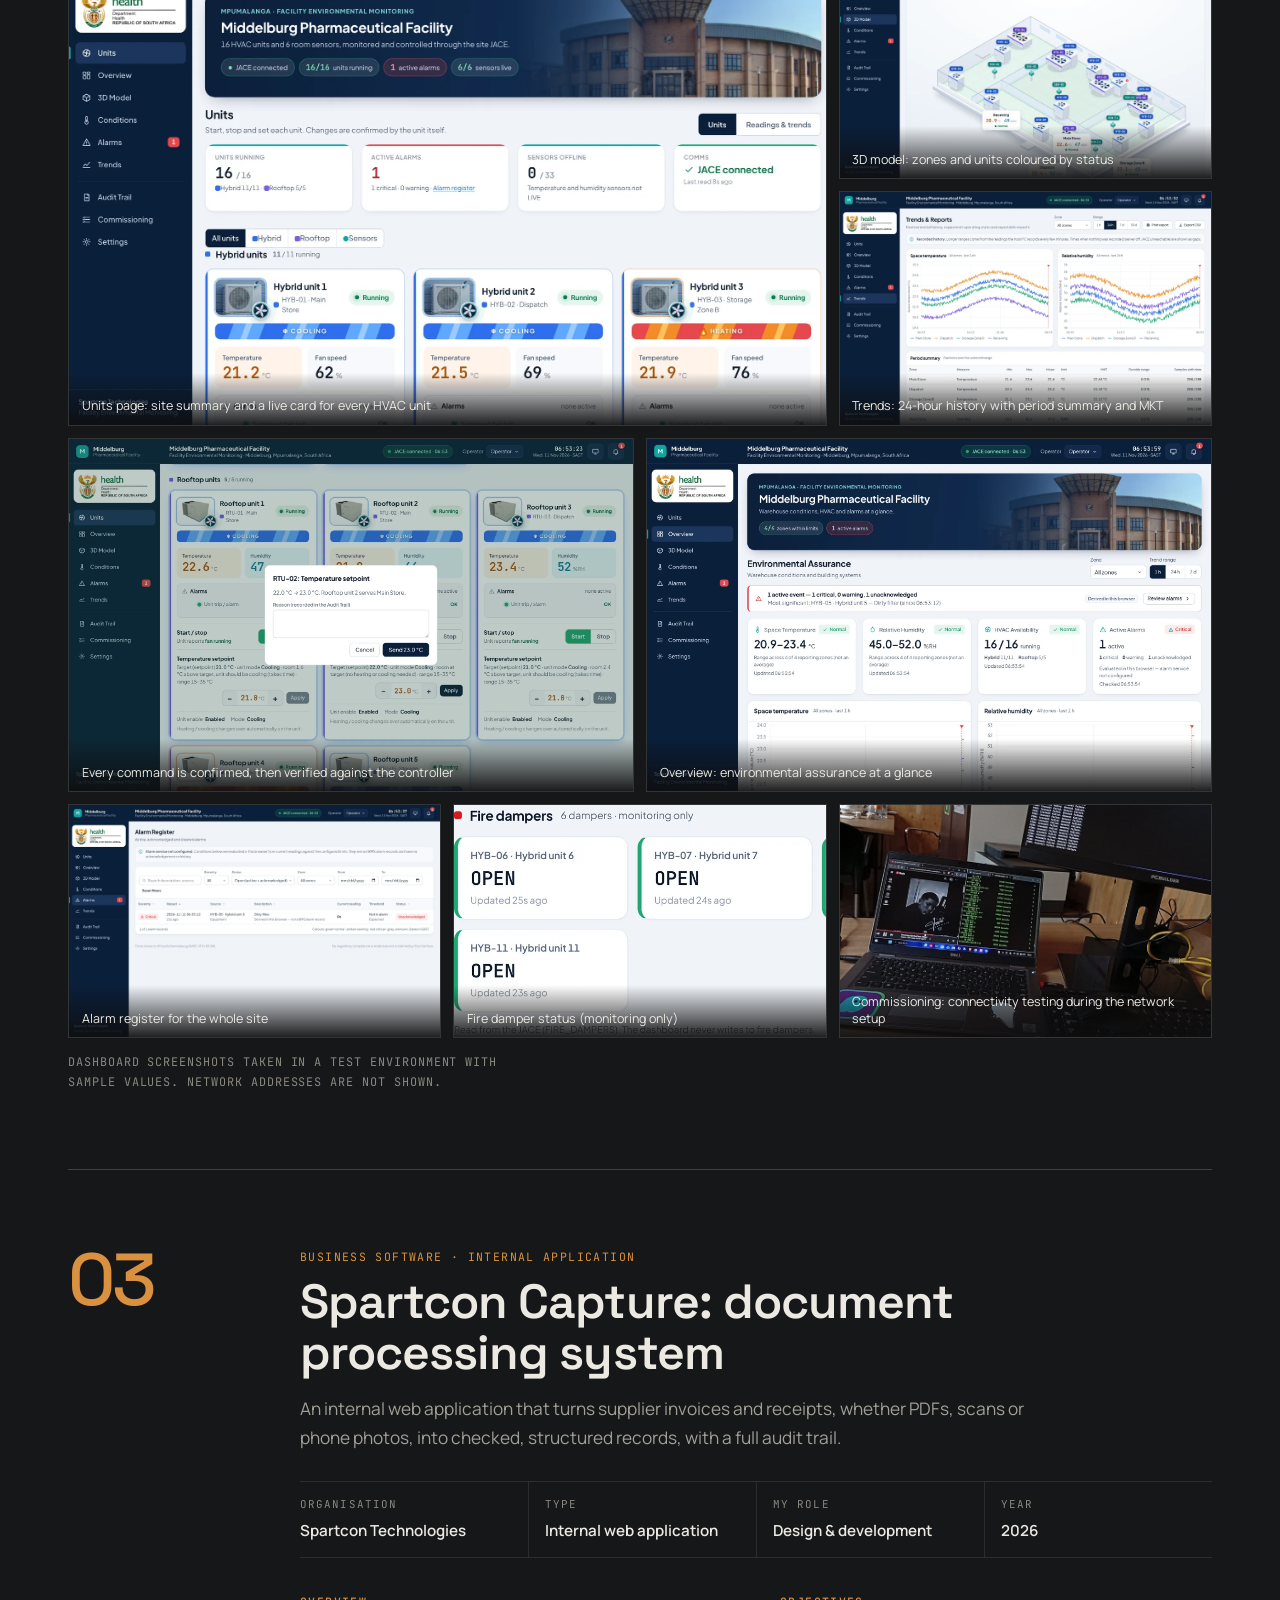
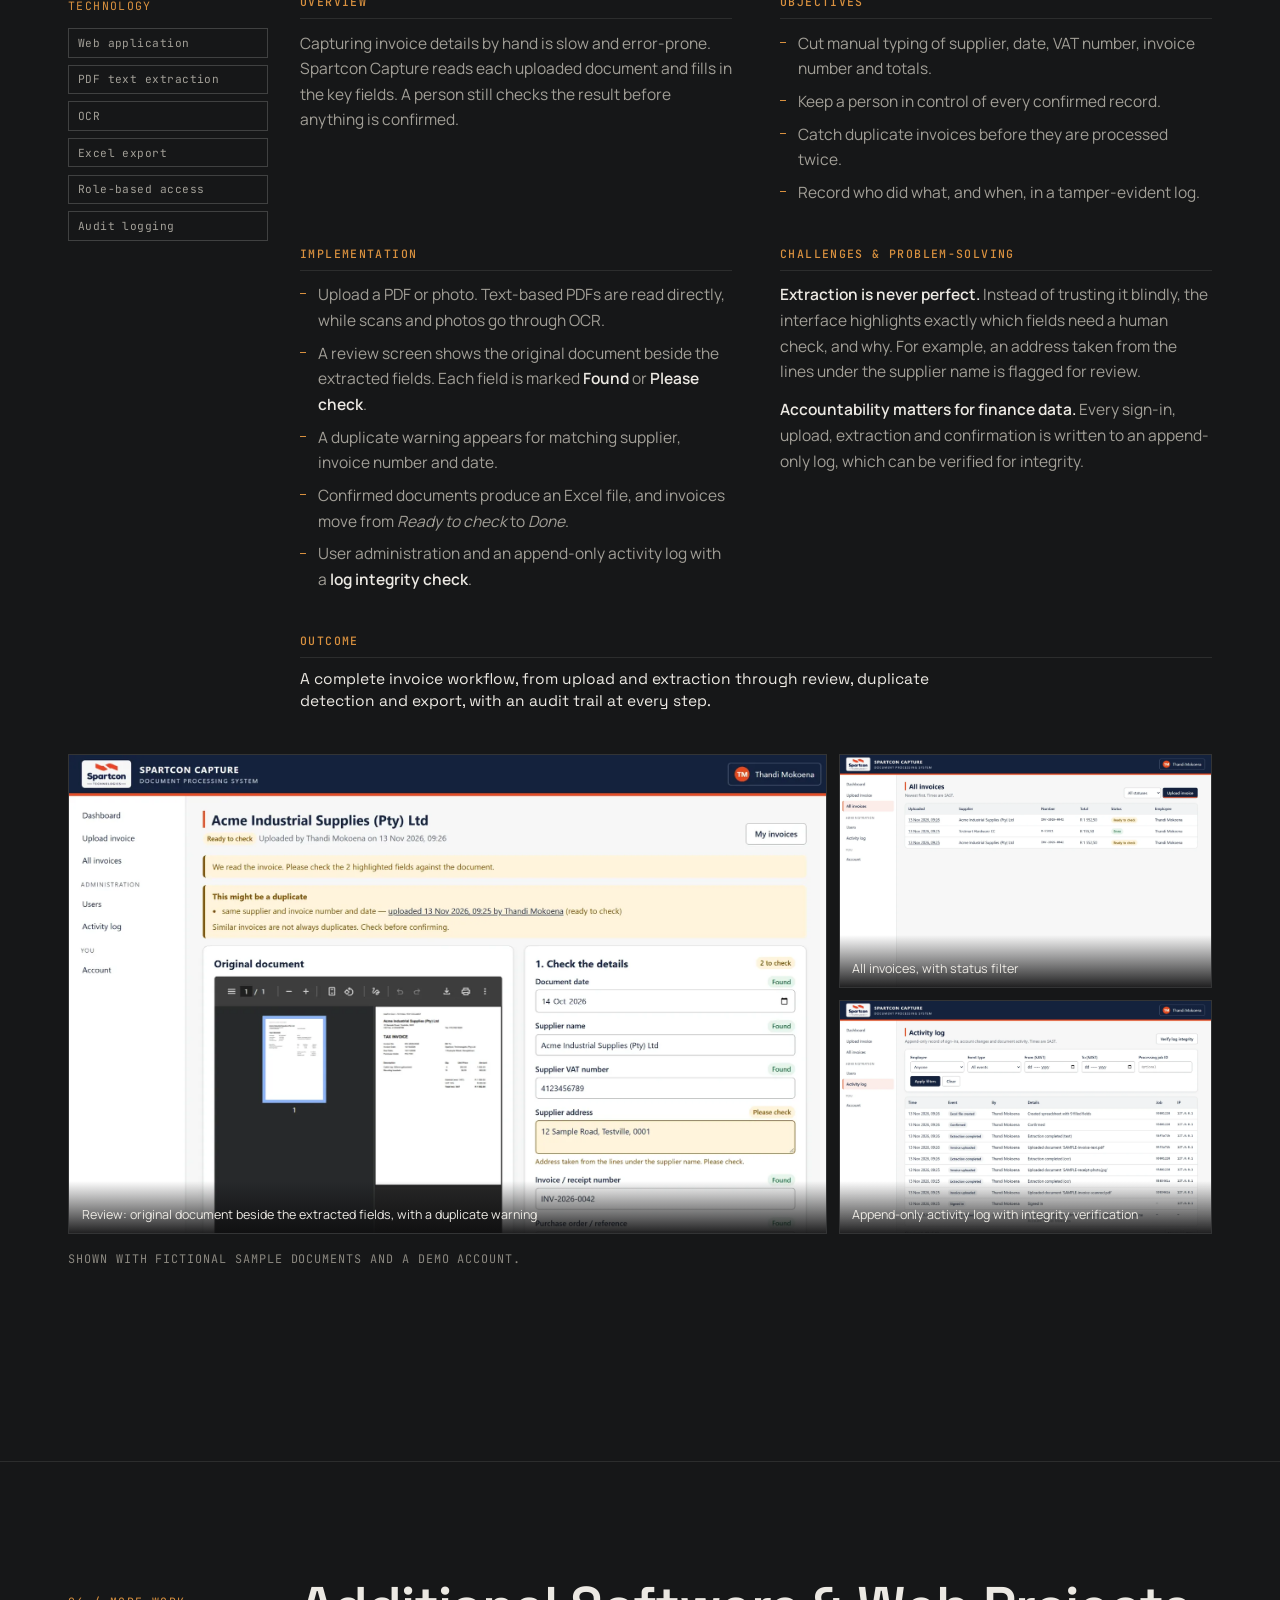
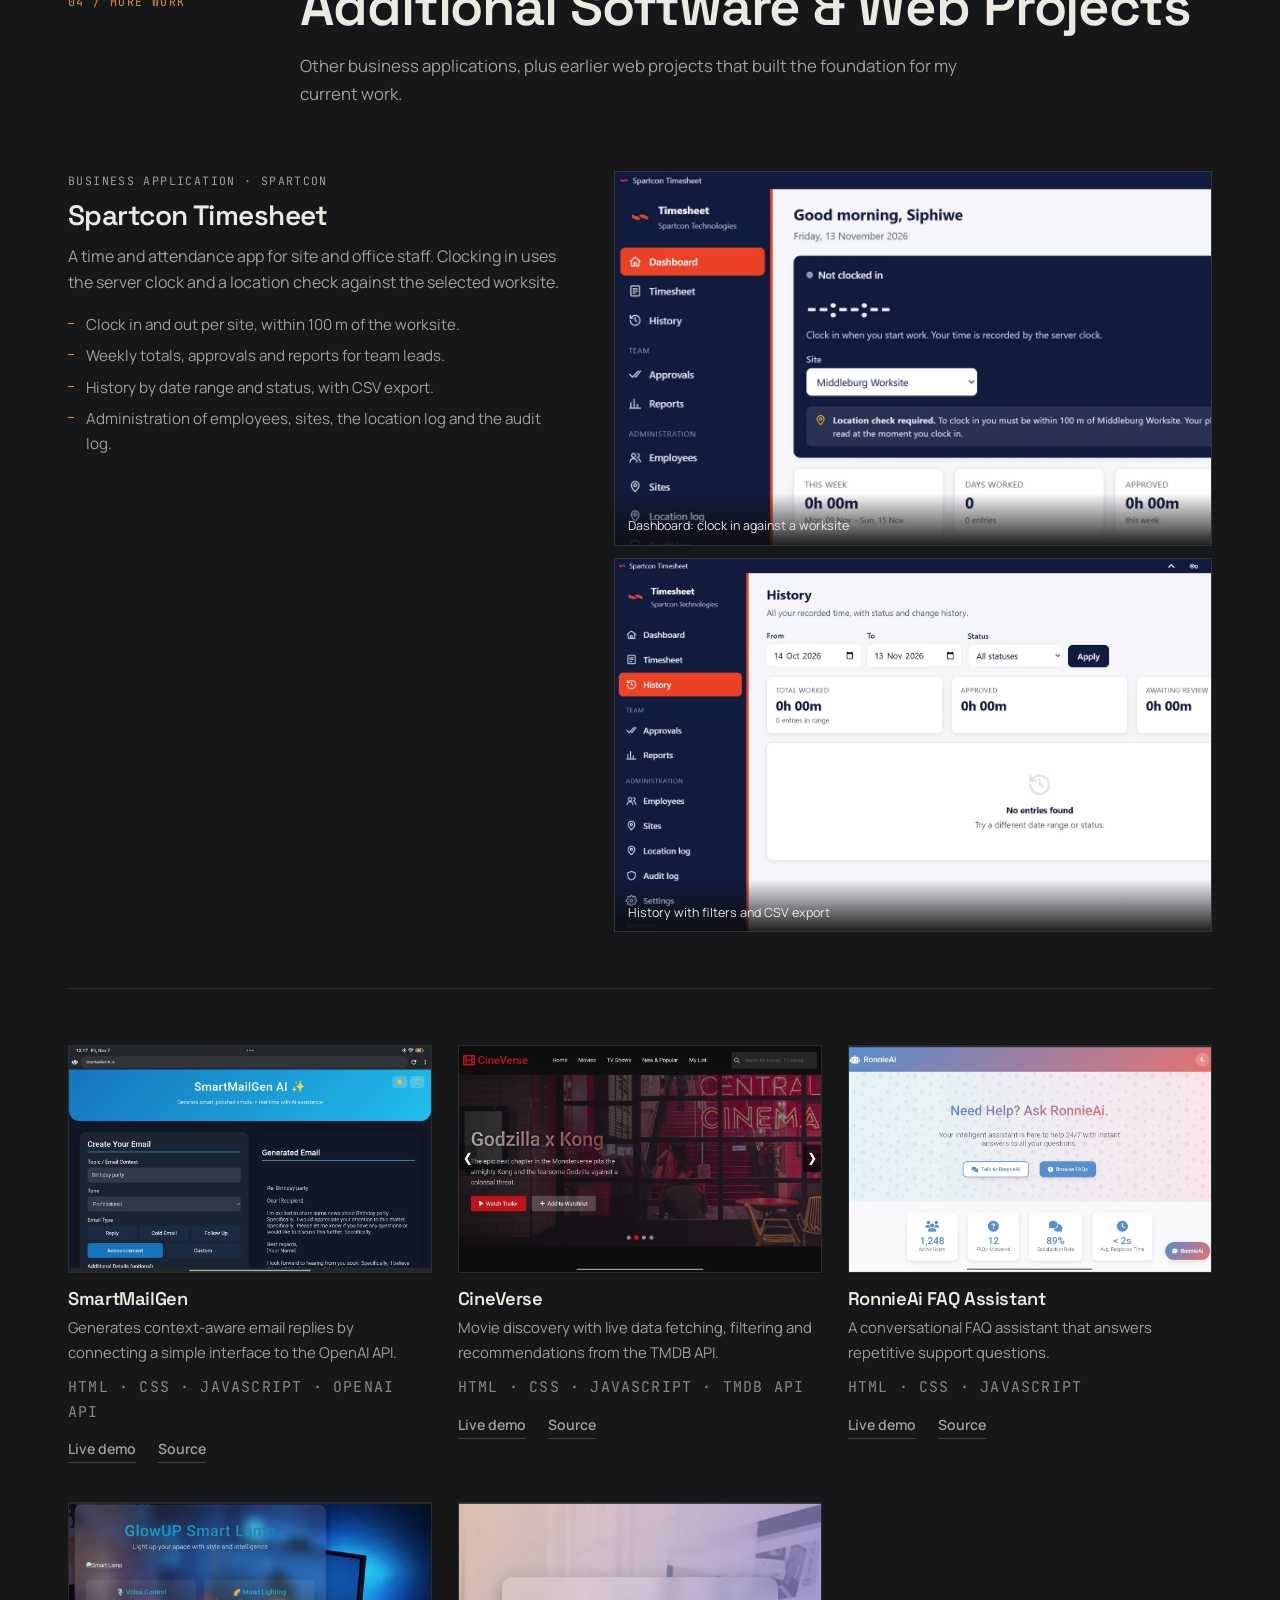
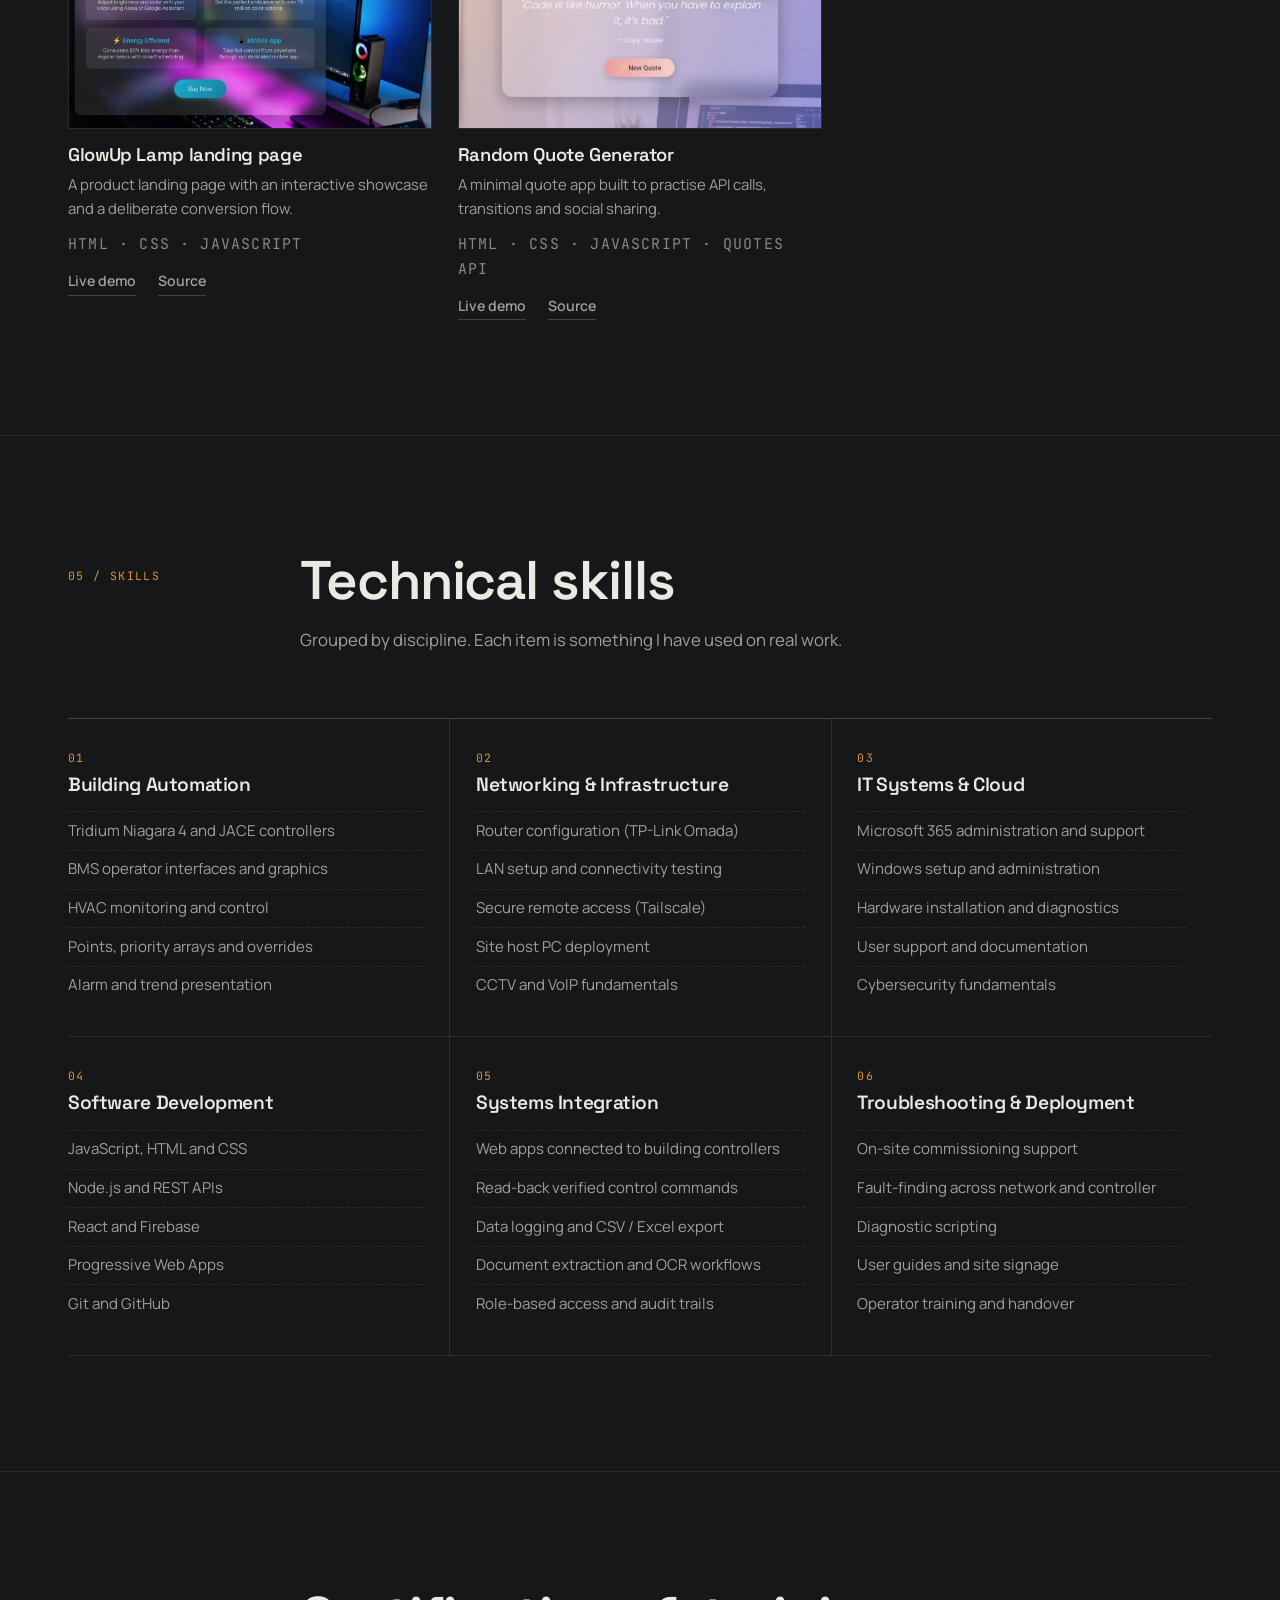
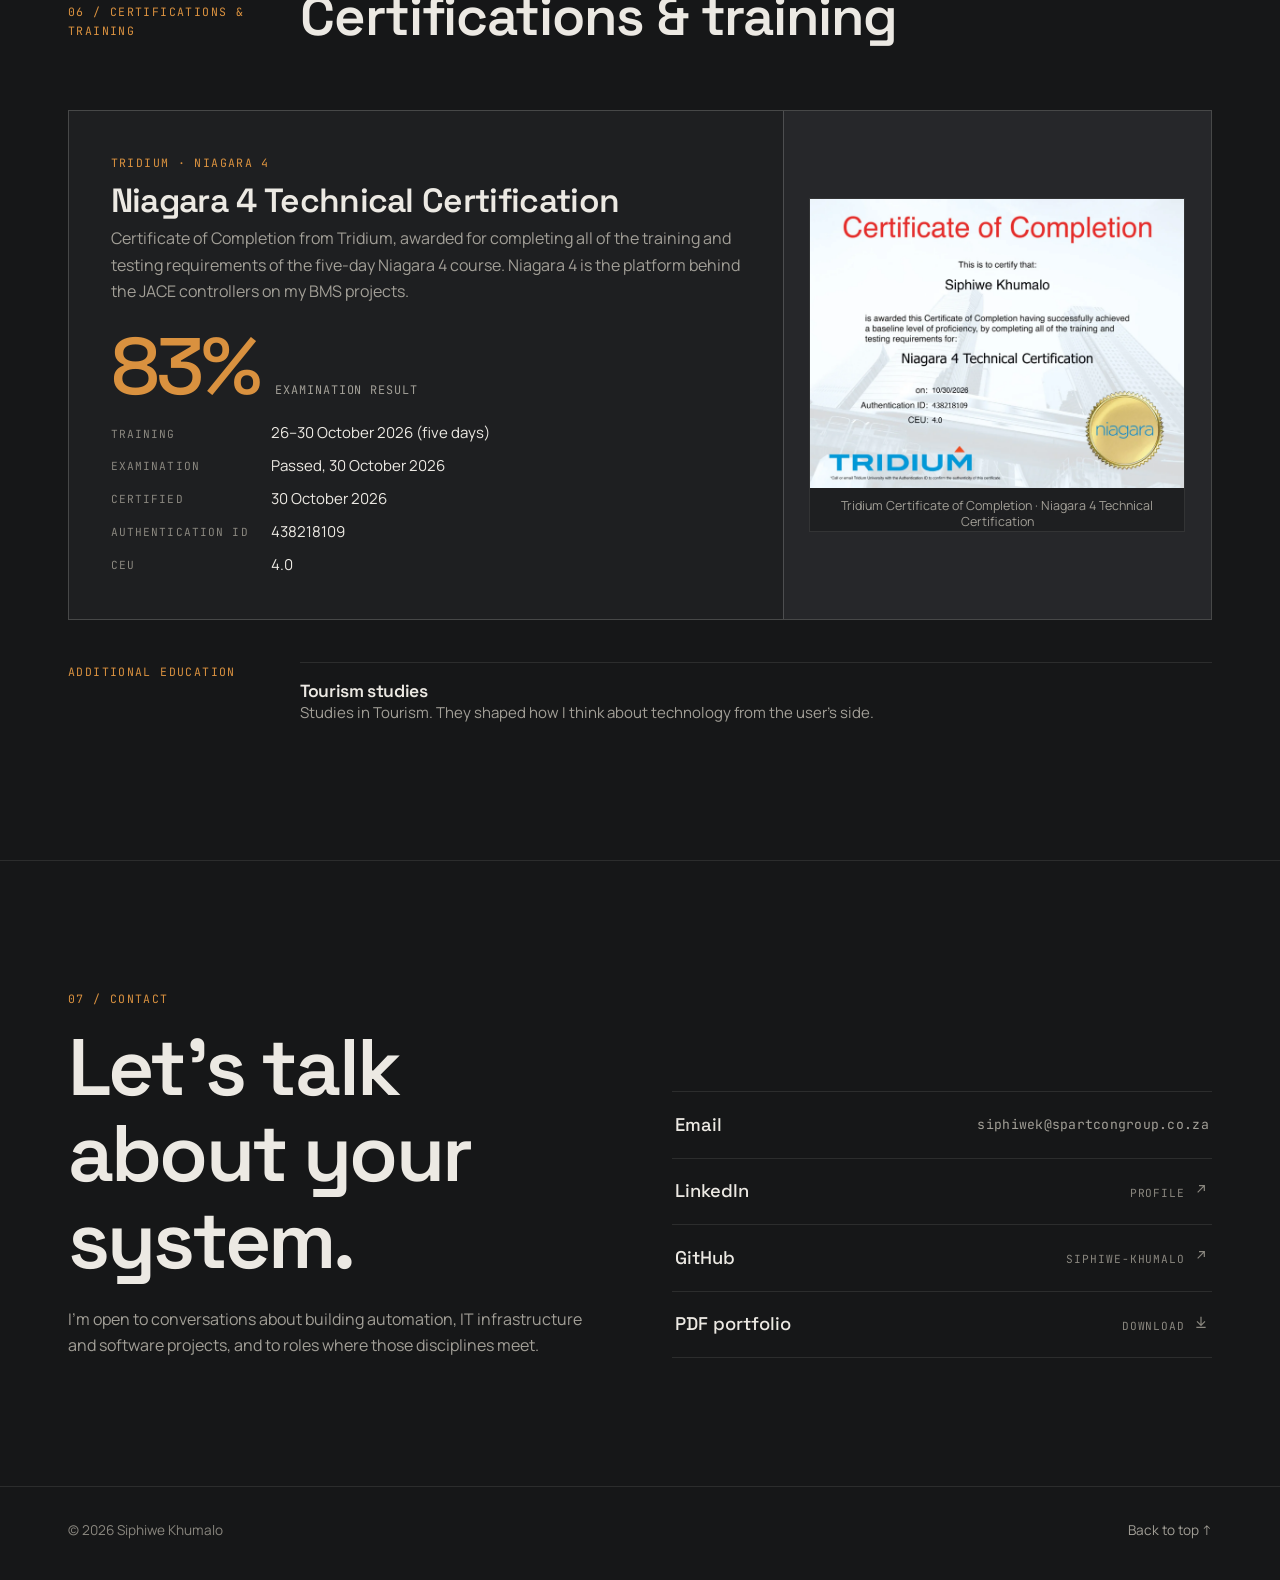
==== commit 8d608b10: "Add Tridium Niagara 4 Technical Certification certificate - Certificate image in the Certifications " ====
--- a/index.html
+++ b/index.html
@@ -4,7 +4,7 @@
 <meta charset="utf-8">
 <meta name="viewport" content="width=device-width, initial-scale=1">
 <title>Siphiwe Khumalo · Building Automation, IT Infrastructure &amp; Software</title>
-<meta name="description" content="Portfolio of Siphiwe Khumalo, IT Administrator at Spartcon Technologies, working across building automation (Tridium Niagara 4), IT infrastructure and software development. Case studies: ARC Glasshouse BMS, Department of Health Middelburg BMS, Spartcon Capture.">
+<meta name="description" content="Portfolio of Siphiwe Khumalo, IT Administrator at Spartcon Technologies, working across building automation (Tridium Niagara 4 certified), IT infrastructure and software development. Case studies: ARC Glasshouse BMS, Department of Health Middelburg BMS, Spartcon Capture.">
 <meta name="author" content="Siphiwe Khumalo">
 <meta name="theme-color" content="#161718">
 <link rel="canonical" href="https://siphiwe-khumalo.github.io/Portfolio-Website-/">
@@ -23,7 +23,7 @@
 <link rel="stylesheet" href="css/site.css">
 <script>document.documentElement.classList.add('js');</script>
 <script type="application/ld+json">
-{"@context":"https://schema.org","@type":"Person","name":"Siphiwe Khumalo","alternateName":"Ronnie","jobTitle":"IT Administrator","email":"mailto:siphiwek@spartcongroup.co.za","worksFor":{"@type":"Organization","name":"Spartcon Technologies"},"url":"https://siphiwe-khumalo.github.io/Portfolio-Website-/","sameAs":["https://github.com/Siphiwe-Khumalo","https://www.linkedin.com/in/siphiwe-khumalo-97a0aa306/"]}
+{"@context":"https://schema.org","@type":"Person","name":"Siphiwe Khumalo","alternateName":"Ronnie","jobTitle":"IT Administrator","hasCredential":{"@type":"EducationalOccupationalCredential","name":"Niagara 4 Technical Certification","recognizedBy":{"@type":"Organization","name":"Tridium"}},"email":"mailto:siphiwek@spartcongroup.co.za","worksFor":{"@type":"Organization","name":"Spartcon Technologies"},"url":"https://siphiwe-khumalo.github.io/Portfolio-Website-/","sameAs":["https://github.com/Siphiwe-Khumalo","https://www.linkedin.com/in/siphiwe-khumalo-97a0aa306/"]}
 </script>
 </head>
 <body>
@@ -77,7 +77,7 @@
     </div>
     <ul class="hero-facts">
       <li><strong>2 BMS deployments</strong><span>ARC Glasshouse · DoH Middelburg</span></li>
-      <li><strong>Tridium Niagara 4</strong><span>Exam passed · 83%</span></li>
+      <li><strong>Niagara 4 Certified</strong><span>Tridium N4 Technical Certification</span></li>
       <li><strong>3 disciplines</strong><span>Automation · IT · Software</span></li>
     </ul>
   </div>
@@ -91,7 +91,7 @@
       <p class="big">I like knowing what is actually happening underneath a system, and then making it dependable for the people who rely on it.</p>
       <p>I'm <strong>Siphiwe Khumalo</strong>, known to most people as Ronnie. I started in freelance web development and hands-on IT support. That mix taught me that problems rarely stay in one layer: a "broken dashboard" can be a network route, a controller setting or a single point name.</p>
       <p>Since joining <strong>Spartcon Technologies</strong> as IT Administrator in August 2026, I have worked on live building automation projects. I developed the operator interfaces for the ARC Glasshouse and Department of Health (Middelburg) BMS deployments, set up the site infrastructure and remote access behind them, and built internal business applications for the team.</p>
-      <p>I'm still early in my career, and I treat each deployment as a chance to deepen my engineering knowledge. In October 2026 I completed Tridium's five-day Niagara training and passed the exam with 83%.</p>
+      <p>I'm still early in my career, and I treat each deployment as a chance to deepen my engineering knowledge. In October 2026 I completed Tridium's five-day Niagara 4 training and passed the exam with 83%, earning the Niagara 4 Technical Certification.</p>
     </div>
     <figure class="about-figure reveal">
       <img src="assets/img/profile/portrait.webp" width="1100" height="1100" alt="Portrait of Siphiwe Khumalo in a dark suit" loading="lazy">
@@ -126,7 +126,7 @@
             <li><b>Software solutions.</b> Designed and built internal applications for Spartcon, including Spartcon Capture (invoice processing) and Spartcon Timesheet.</li>
             <li><b>Deployment and handover.</b> Produced user guides and signage, trained client staff on site and supported formal project handover.</li>
           </ul>
-          <p class="milestones mono"><span><b>9 Oct 2026</b> · ARC Glasshouse handover</span><span><b>30 Oct 2026</b> · Tridium exam, 83%</span><span><b>11 Nov 2026</b> · Middelburg handover</span></p>
+          <p class="milestones mono"><span><b>9 Oct 2026</b> · ARC Glasshouse handover</span><span><b>30 Oct 2026</b> · Niagara 4 Technical Certification</span><span><b>11 Nov 2026</b> · Middelburg handover</span></p>
         </div>
       </article>
       <article class="role reveal">
@@ -375,17 +375,19 @@
     <article class="cert reveal">
       <div class="cert-main">
         <p class="label">Tridium · Niagara 4</p>
-        <h3>Niagara 4 training course and examination</h3>
-        <p class="muted">A five-day course on the Tridium Niagara 4 framework, the platform behind the JACE controllers used on my BMS projects.</p>
+        <h3>Niagara 4 Technical Certification</h3>
+        <p class="muted">Certificate of Completion from Tridium, awarded for completing all of the training and testing requirements of the five-day Niagara 4 course. Niagara 4 is the platform behind the JACE controllers on my BMS projects.</p>
         <div class="cert-score"><strong>83%</strong><span class="mono muted">Examination result</span></div>
         <dl class="cert-dl">
           <dt>Training</dt><dd>26–30 October 2026 (five days)</dd>
           <dt>Examination</dt><dd>Passed, 30 October 2026</dd>
-          <dt>Certificate</dt><dd><span class="status">Pending issue</span></dd>
+          <dt>Certified</dt><dd>30 October 2026</dd>
+          <dt>Authentication ID</dt><dd>438218109</dd>
+          <dt>CEU</dt><dd>4.0</dd>
         </dl>
       </div>
-      <div class="cert-slot">
-        <div><p class="label">Certificate</p><p>The official certificate will be shown here once it has been issued.</p></div>
+      <div class="cert-slot" data-gallery="Tridium certificate">
+        <a class="g-item cert-img" href="assets/img/certificates/niagara4-technical-certification.webp"><img src="assets/img/certificates/niagara4-technical-certification.webp" width="1600" height="1237" loading="lazy" alt="Tridium Certificate of Completion awarded to Siphiwe Khumalo for the Niagara 4 Technical Certification, 30 October 2026"><figcaption>Tridium Certificate of Completion · Niagara 4 Technical Certification</figcaption></a>
       </div>
     </article>
     <div class="edu reveal">
--- a/css/site.css
+++ b/css/site.css
@@ -199,7 +199,10 @@
 .status { display: inline-flex; align-items: center; gap: 0.45rem; font-family: var(--mono); font-size: 0.72rem; letter-spacing: 0.06em; text-transform: uppercase; color: var(--accent); }
 .status::before { content: ''; width: 7px; height: 7px; border: 1px solid var(--accent); border-radius: 50%; }
 .cert-slot { border-left: 1px solid var(--line-strong); display: grid; place-items: center; padding: 2rem; text-align: center; background: repeating-linear-gradient(135deg, transparent 0 10px, rgba(236,233,227,0.025) 10px 20px); }
-.cert-slot p { color: var(--faint); font-size: 0.86rem; max-width: 24ch; margin-top: 0.5rem; }
+.cert-slot { padding: clamp(1rem, 3vw, 1.6rem); background: var(--surface-2); }
+.cert-img { width: 100%; }
+.cert-img img { aspect-ratio: auto; object-fit: contain; background: #fff; }
+.cert-img figcaption { position: static; background: none; padding: 0.6rem 0 0; color: var(--muted); }
 .edu { margin-top: 2.6rem; display: grid; grid-template-columns: 200px minmax(0, 1fr); gap: 2rem; }
 .edu-item { border-top: 1px solid var(--line); padding: 1.2rem 0; display: flex; justify-content: space-between; gap: 2rem; flex-wrap: wrap; }
 .edu-item h4 { font-size: 1.1rem; }
